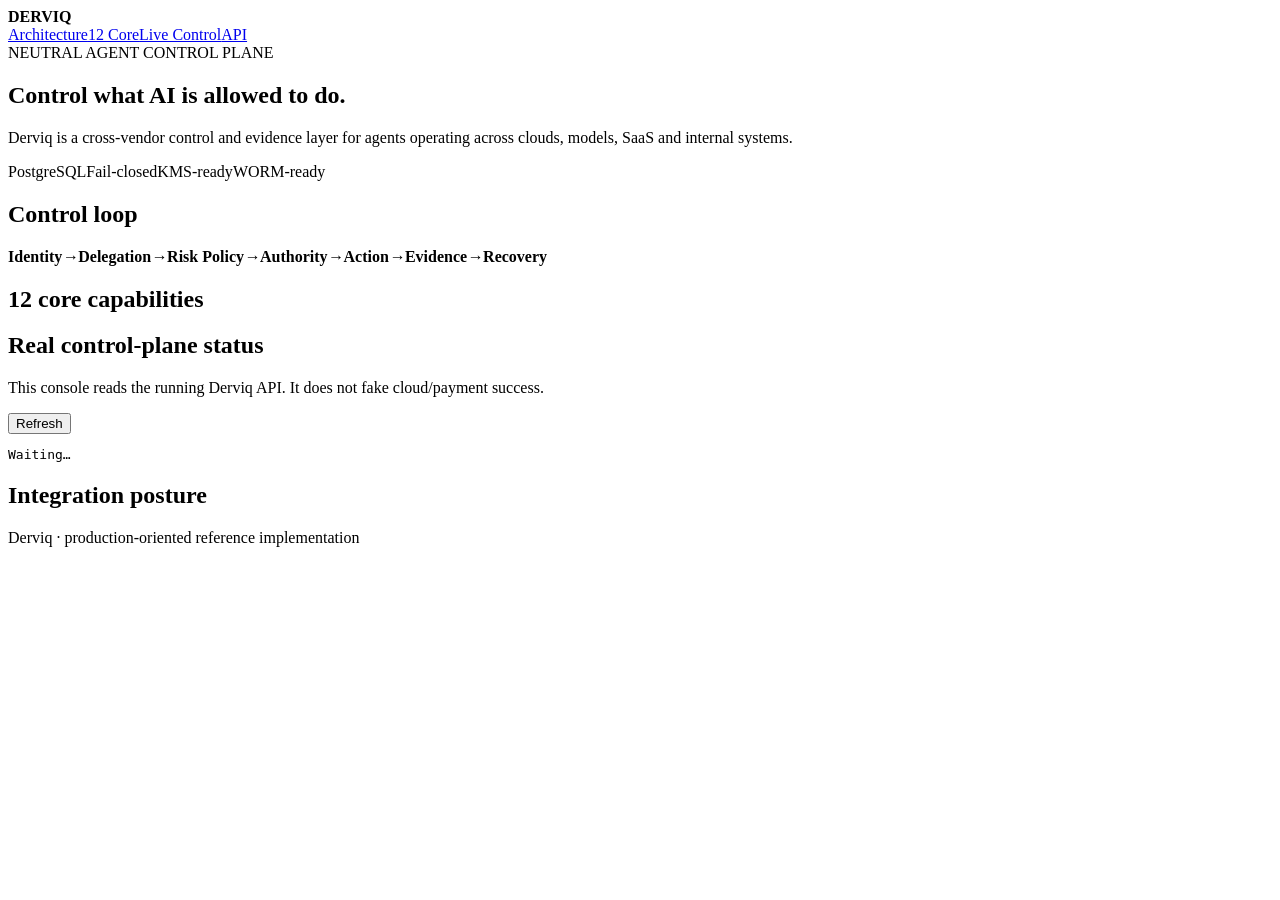
==== web/index.html @ 6e163336 "Rename index.html to web/index.html" ====
<!doctype html>
<html><head><meta charset="utf-8"><meta name="viewport" content="width=device-width,initial-scale=1">
<title>Derviq — Agent Control & Trust</title><link rel="stylesheet" href="/ui/styles.css"></head>
<body>
<header><b>DERVIQ</b><nav><a href="#architecture">Architecture</a><a href="#features">12 Core</a><a href="#live">Live Control</a><a href="/docs">API</a></nav></header>
<main>
<section class="hero"><span class="eyebrow">NEUTRAL AGENT CONTROL PLANE</span><h1>Control what AI is allowed to do.</h1><p>Derviq is a cross-vendor control and evidence layer for agents operating across clouds, models, SaaS and internal systems.</p><div class="badges"><span>PostgreSQL</span><span>Fail-closed</span><span>KMS-ready</span><span>WORM-ready</span></div></section>
<section id="architecture"><h2>Control loop</h2><div class="flow"><b>Identity</b><i>→</i><b>Delegation</b><i>→</i><b>Risk Policy</b><i>→</i><b>Authority</b><i>→</i><b>Action</b><i>→</i><b>Evidence</b><i>→</i><b>Recovery</b></div></section>
<section id="features"><h2>12 core capabilities</h2><div id="cards" class="grid"></div></section>
<section id="live"><h2>Real control-plane status</h2><p>This console reads the running Derviq API. It does not fake cloud/payment success.</p><div class="panel"><button onclick="loadHealth()">Refresh</button><pre id="out">Waiting…</pre></div></section>
<section><h2>Integration posture</h2><div id="integrations" class="grid"></div></section>
</main><footer>Derviq · production-oriented reference implementation</footer>
<script src="/ui/app.js"></script></body></html>
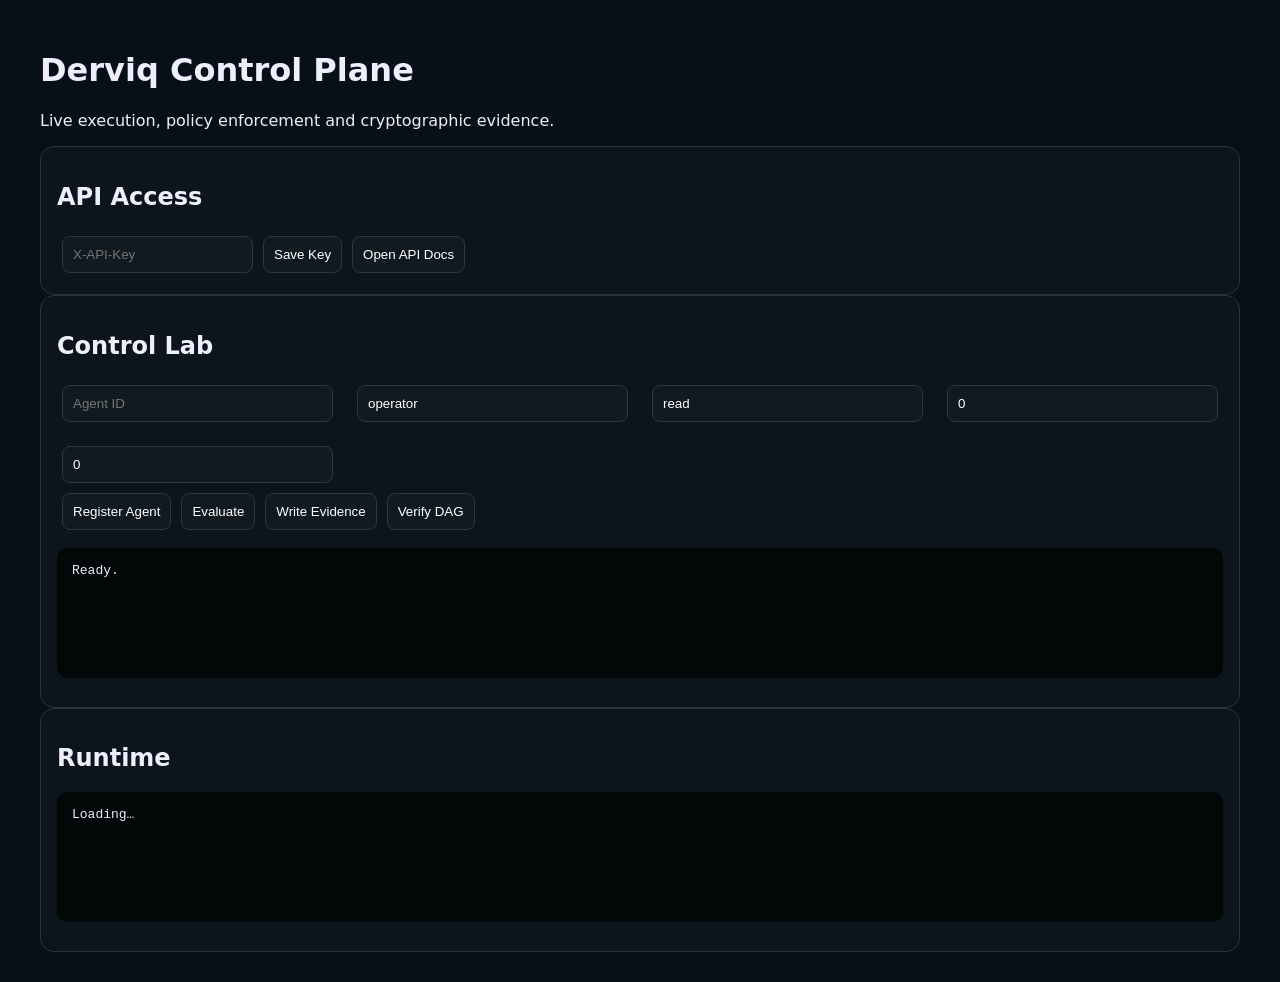
==== commit d09edfce: "Add files via upload" ====
--- a/web/index.html
+++ b/web/index.html
@@ -1,13 +1 @@
-<!doctype html>
-<html><head><meta charset="utf-8"><meta name="viewport" content="width=device-width,initial-scale=1">
-<title>Derviq — Agent Control & Trust</title><link rel="stylesheet" href="/ui/styles.css"></head>
-<body>
-<header><b>DERVIQ</b><nav><a href="#architecture">Architecture</a><a href="#features">12 Core</a><a href="#live">Live Control</a><a href="/docs">API</a></nav></header>
-<main>
-<section class="hero"><span class="eyebrow">NEUTRAL AGENT CONTROL PLANE</span><h1>Control what AI is allowed to do.</h1><p>Derviq is a cross-vendor control and evidence layer for agents operating across clouds, models, SaaS and internal systems.</p><div class="badges"><span>PostgreSQL</span><span>Fail-closed</span><span>KMS-ready</span><span>WORM-ready</span></div></section>
-<section id="architecture"><h2>Control loop</h2><div class="flow"><b>Identity</b><i>→</i><b>Delegation</b><i>→</i><b>Risk Policy</b><i>→</i><b>Authority</b><i>→</i><b>Action</b><i>→</i><b>Evidence</b><i>→</i><b>Recovery</b></div></section>
-<section id="features"><h2>12 core capabilities</h2><div id="cards" class="grid"></div></section>
-<section id="live"><h2>Real control-plane status</h2><p>This console reads the running Derviq API. It does not fake cloud/payment success.</p><div class="panel"><button onclick="loadHealth()">Refresh</button><pre id="out">Waiting…</pre></div></section>
-<section><h2>Integration posture</h2><div id="integrations" class="grid"></div></section>
-</main><footer>Derviq · production-oriented reference implementation</footer>
-<script src="/ui/app.js"></script></body></html>
+<!doctype html><html><head><meta charset="utf-8"><meta name="viewport" content="width=device-width,initial-scale=1"><title>Derviq Control Plane</title><style>body{font-family:system-ui;background:#071016;color:#eef;padding:30px;max-width:1200px;margin:auto}input,button{padding:10px;margin:5px;border-radius:8px;border:1px solid #334;background:#101a20;color:#fff}button{cursor:pointer}.grid{display:grid;grid-template-columns:repeat(auto-fit,minmax(260px,1fr));gap:14px}.card{border:1px solid #263640;border-radius:14px;padding:16px;background:#0b151b}pre{white-space:pre-wrap;background:#030708;padding:15px;border-radius:10px;min-height:100px}</style></head><body><h1>Derviq Control Plane</h1><p>Live execution, policy enforcement and cryptographic evidence.</p><div class="card"><h2>API Access</h2><input id="key" type="password" placeholder="X-API-Key"><button onclick="saveKey()">Save Key</button><button onclick="location.href='/docs'">Open API Docs</button></div><div class="card"><h2>Control Lab</h2><div class="grid"><input id="agent" placeholder="Agent ID"><input id="owner" value="operator" placeholder="Owner"><input id="action" value="read" placeholder="Action"><input id="amount" type="number" value="0"><input id="risk" type="number" step="0.01" value="0"></div><button onclick="register()">Register Agent</button><button onclick="evaluate()">Evaluate</button><button onclick="evidence()">Write Evidence</button><button onclick="verify()">Verify DAG</button><pre id="out">Ready.</pre></div><div class="card"><h2>Runtime</h2><pre id="runtime">Loading…</pre></div><script src="/ui/app.js"></script></body></html>
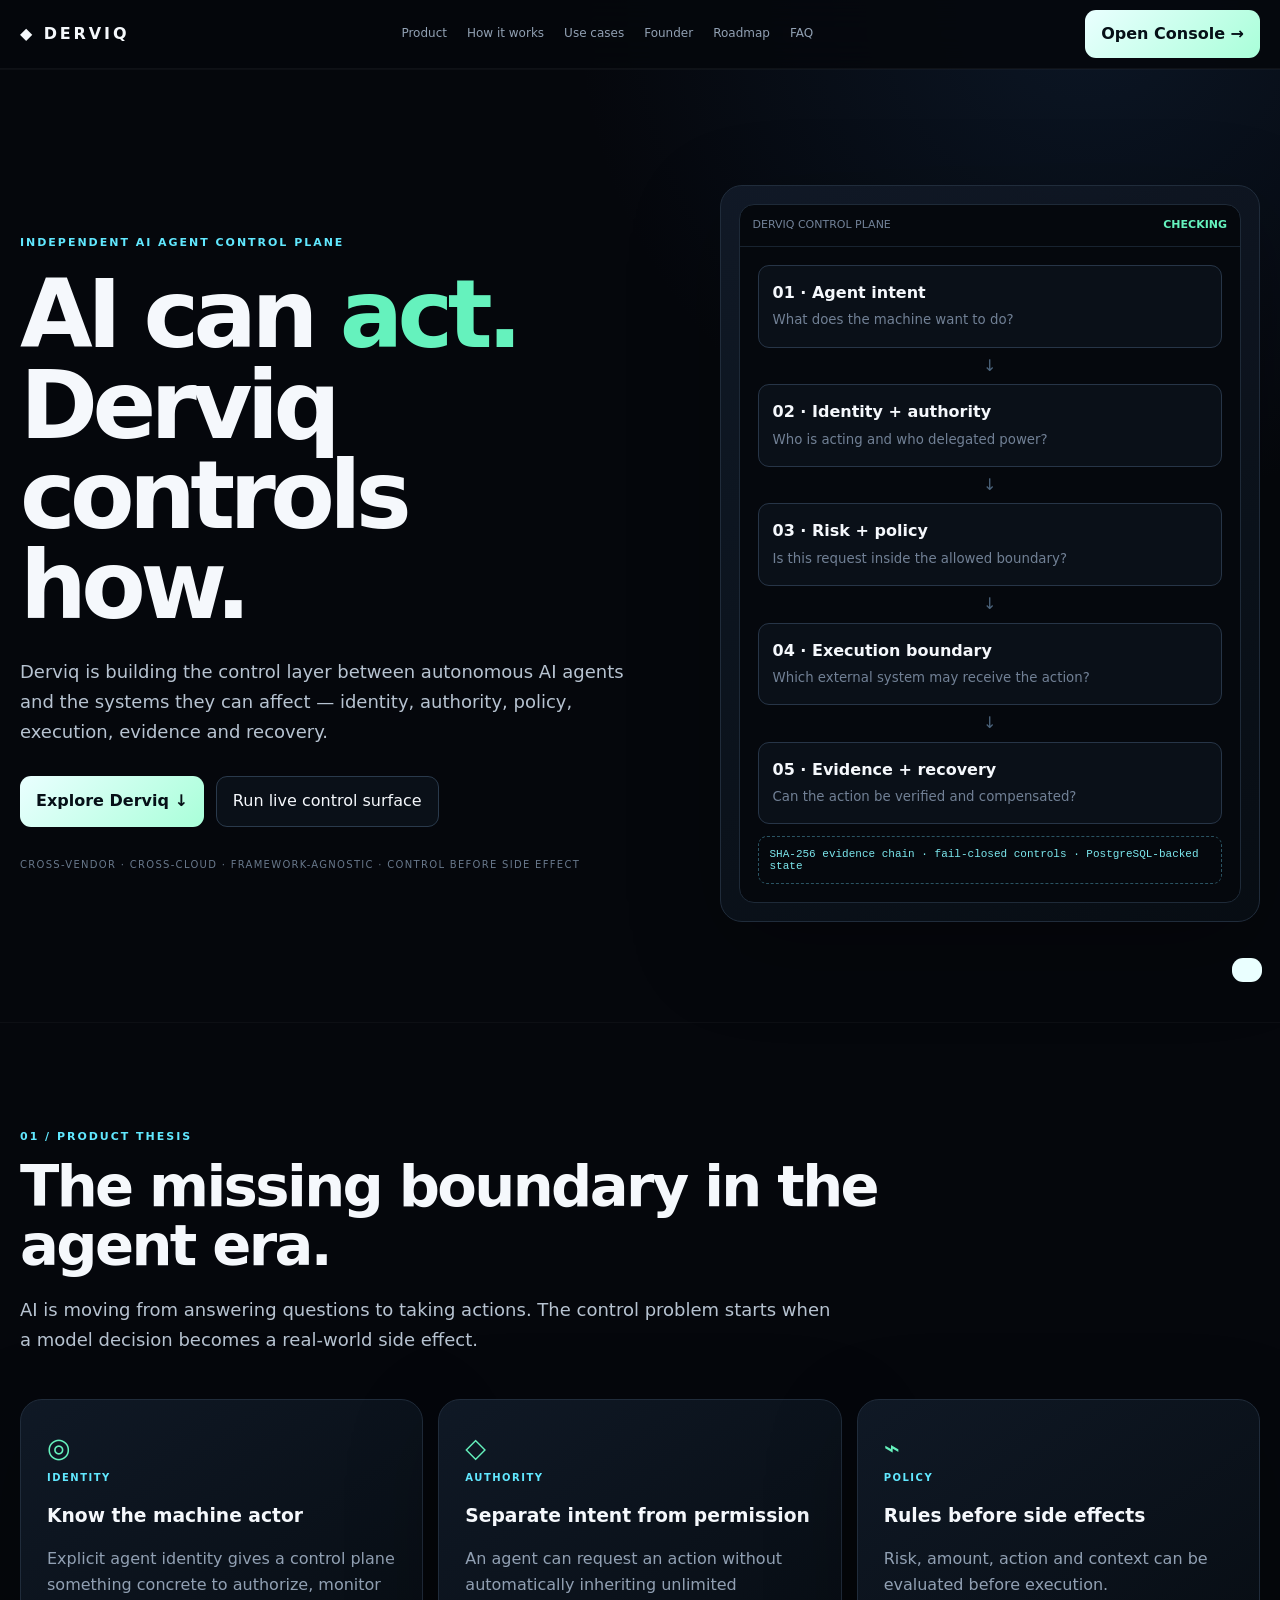
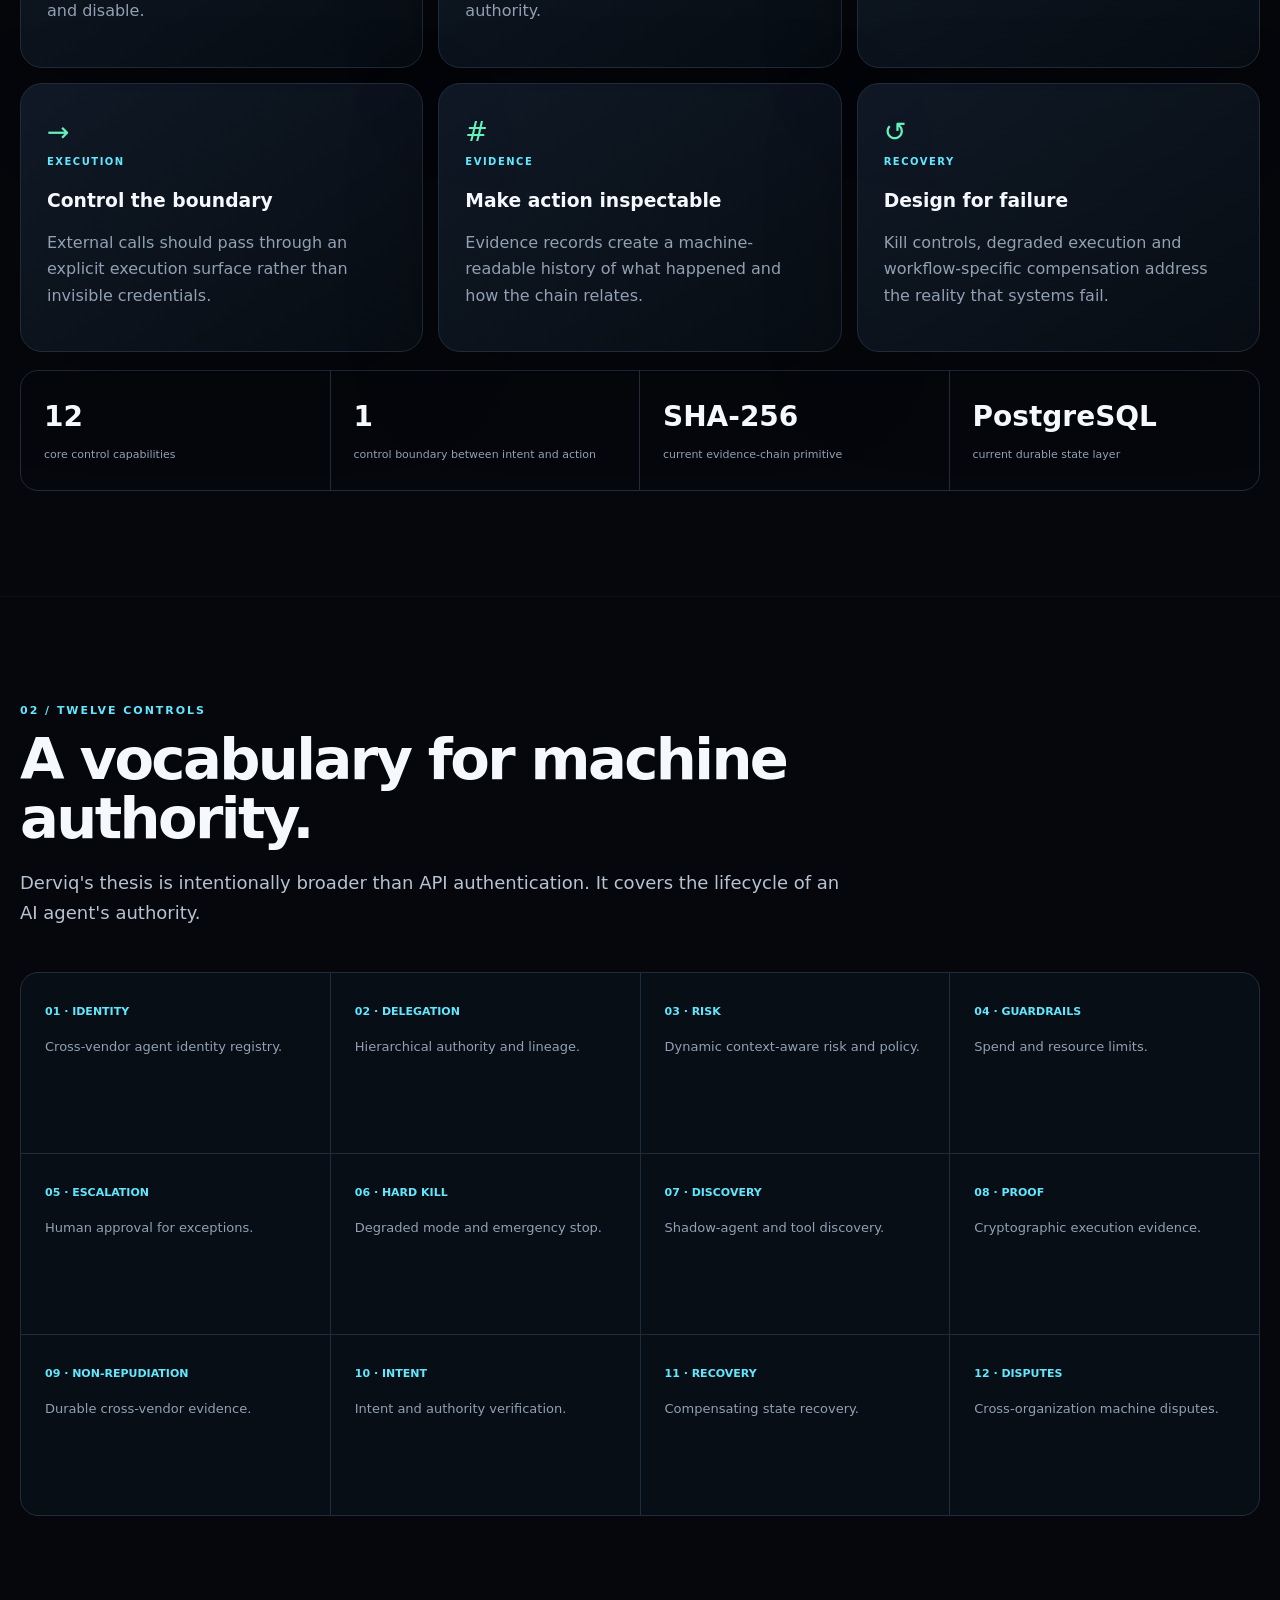
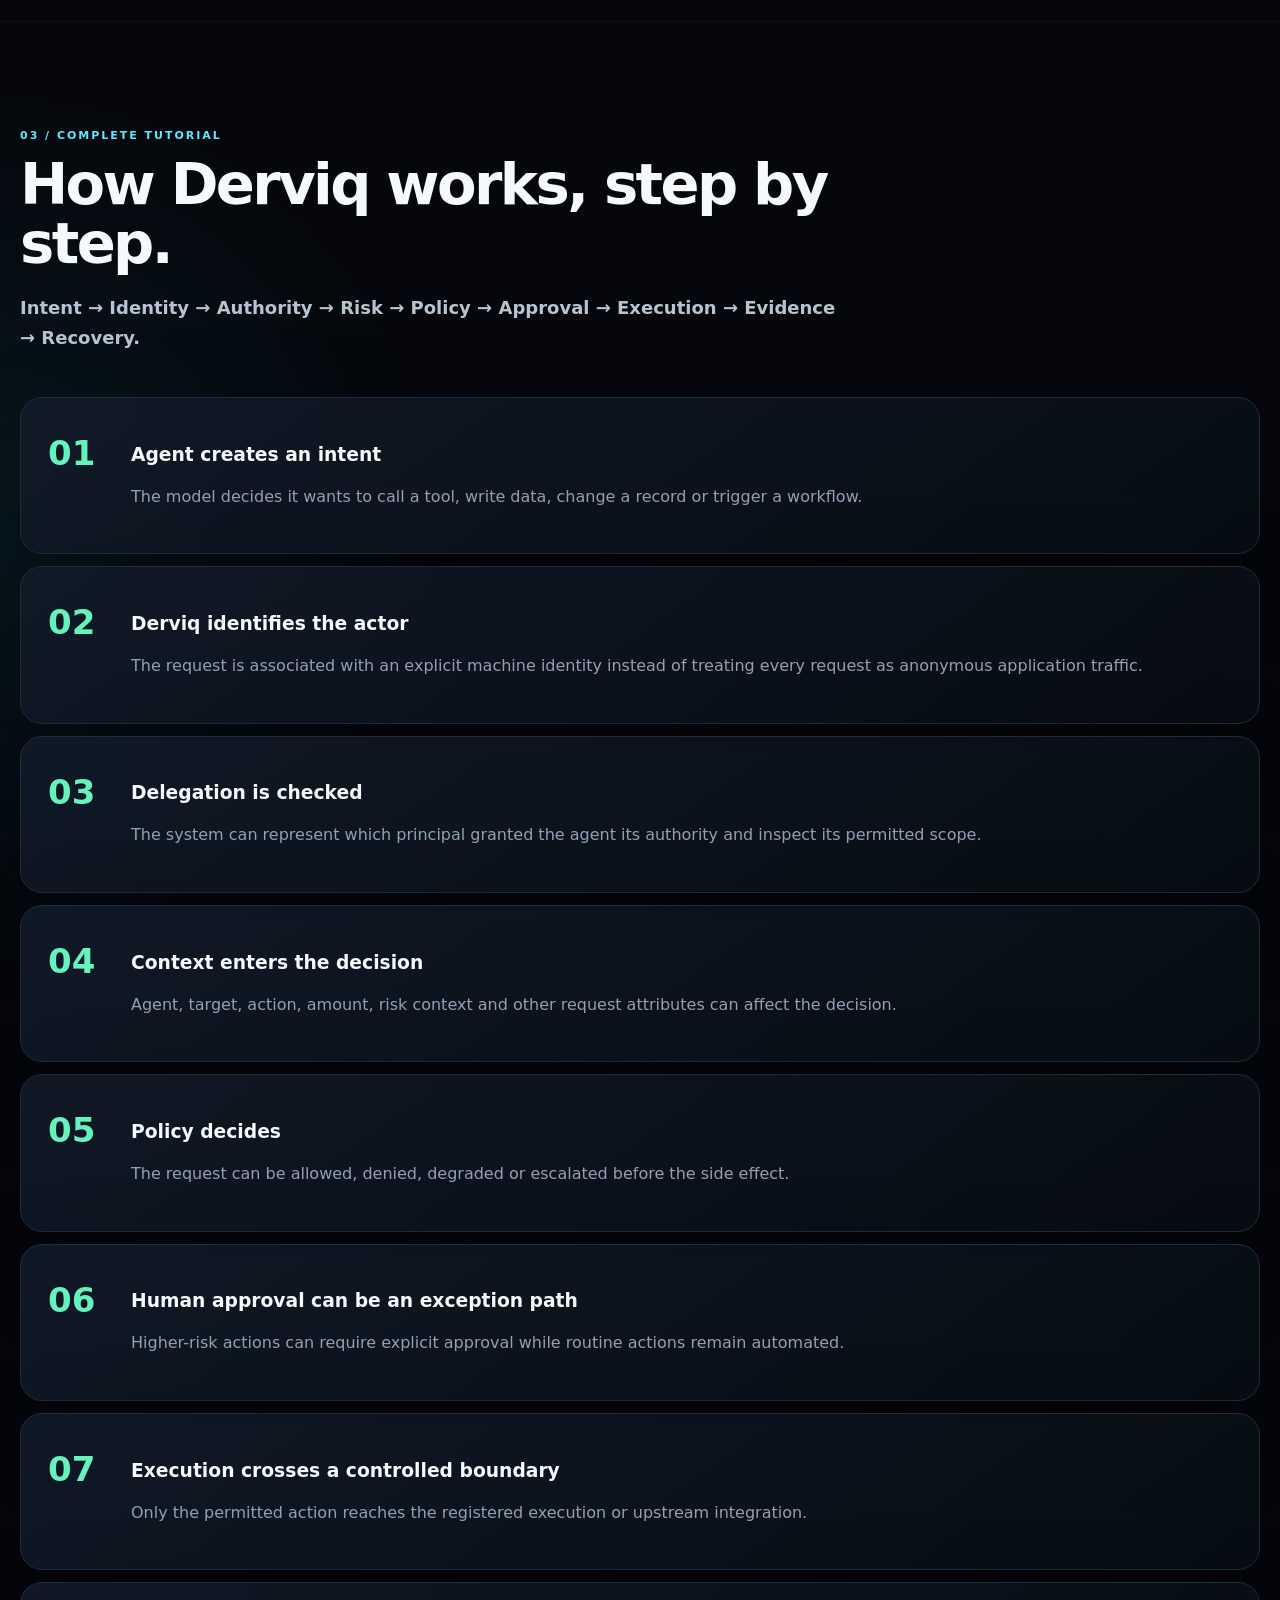
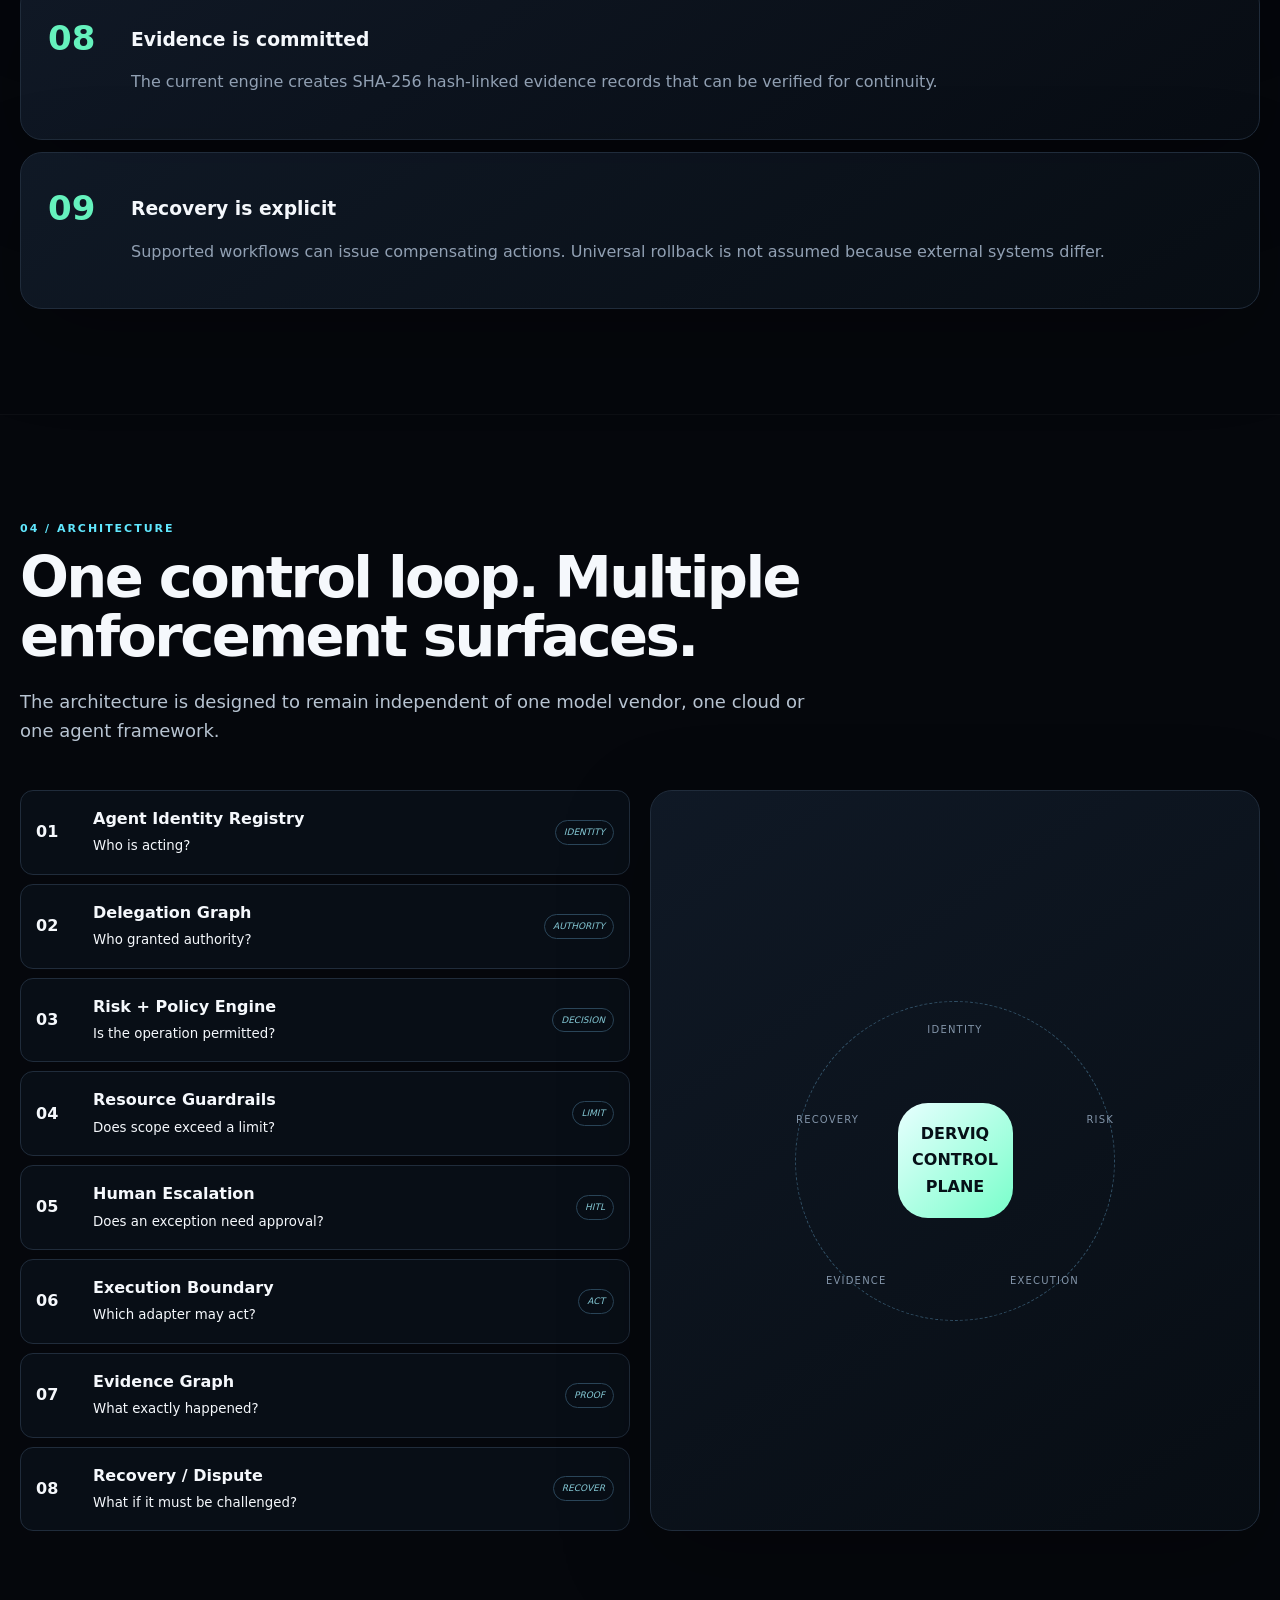
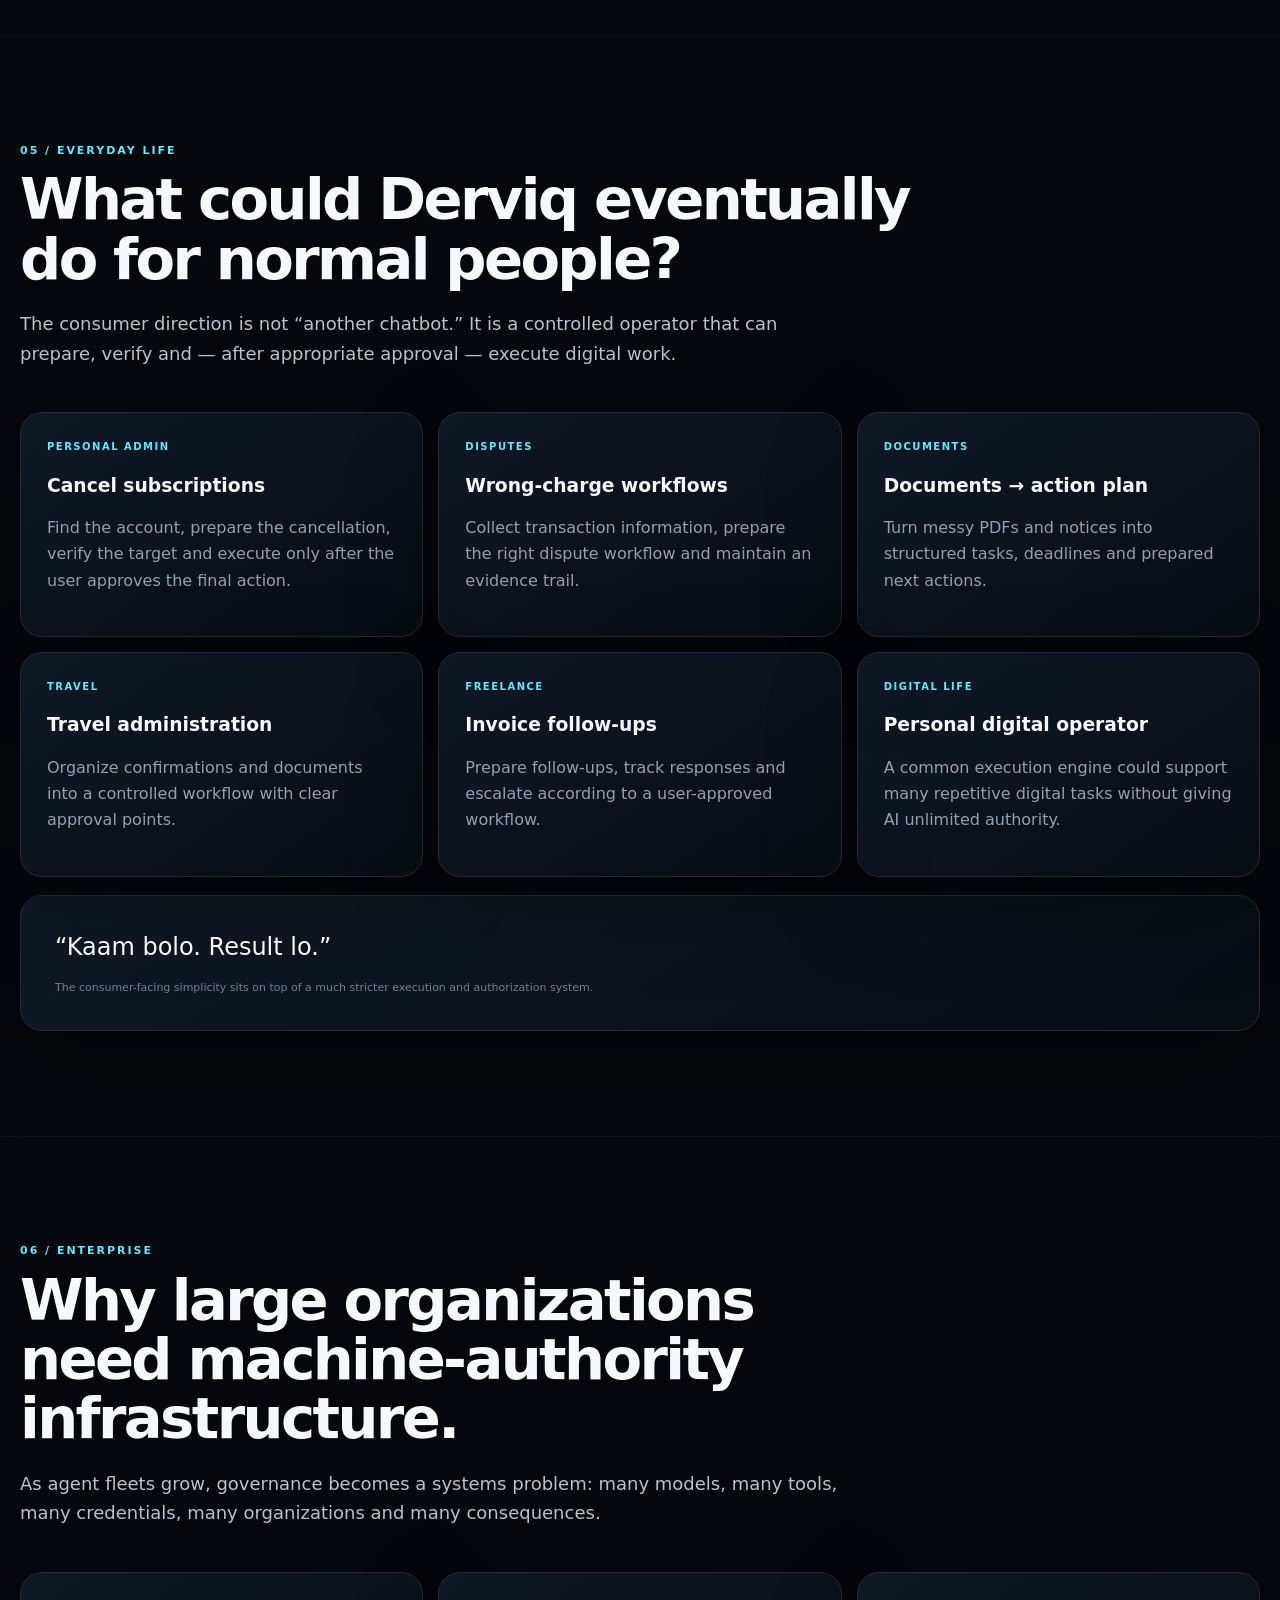
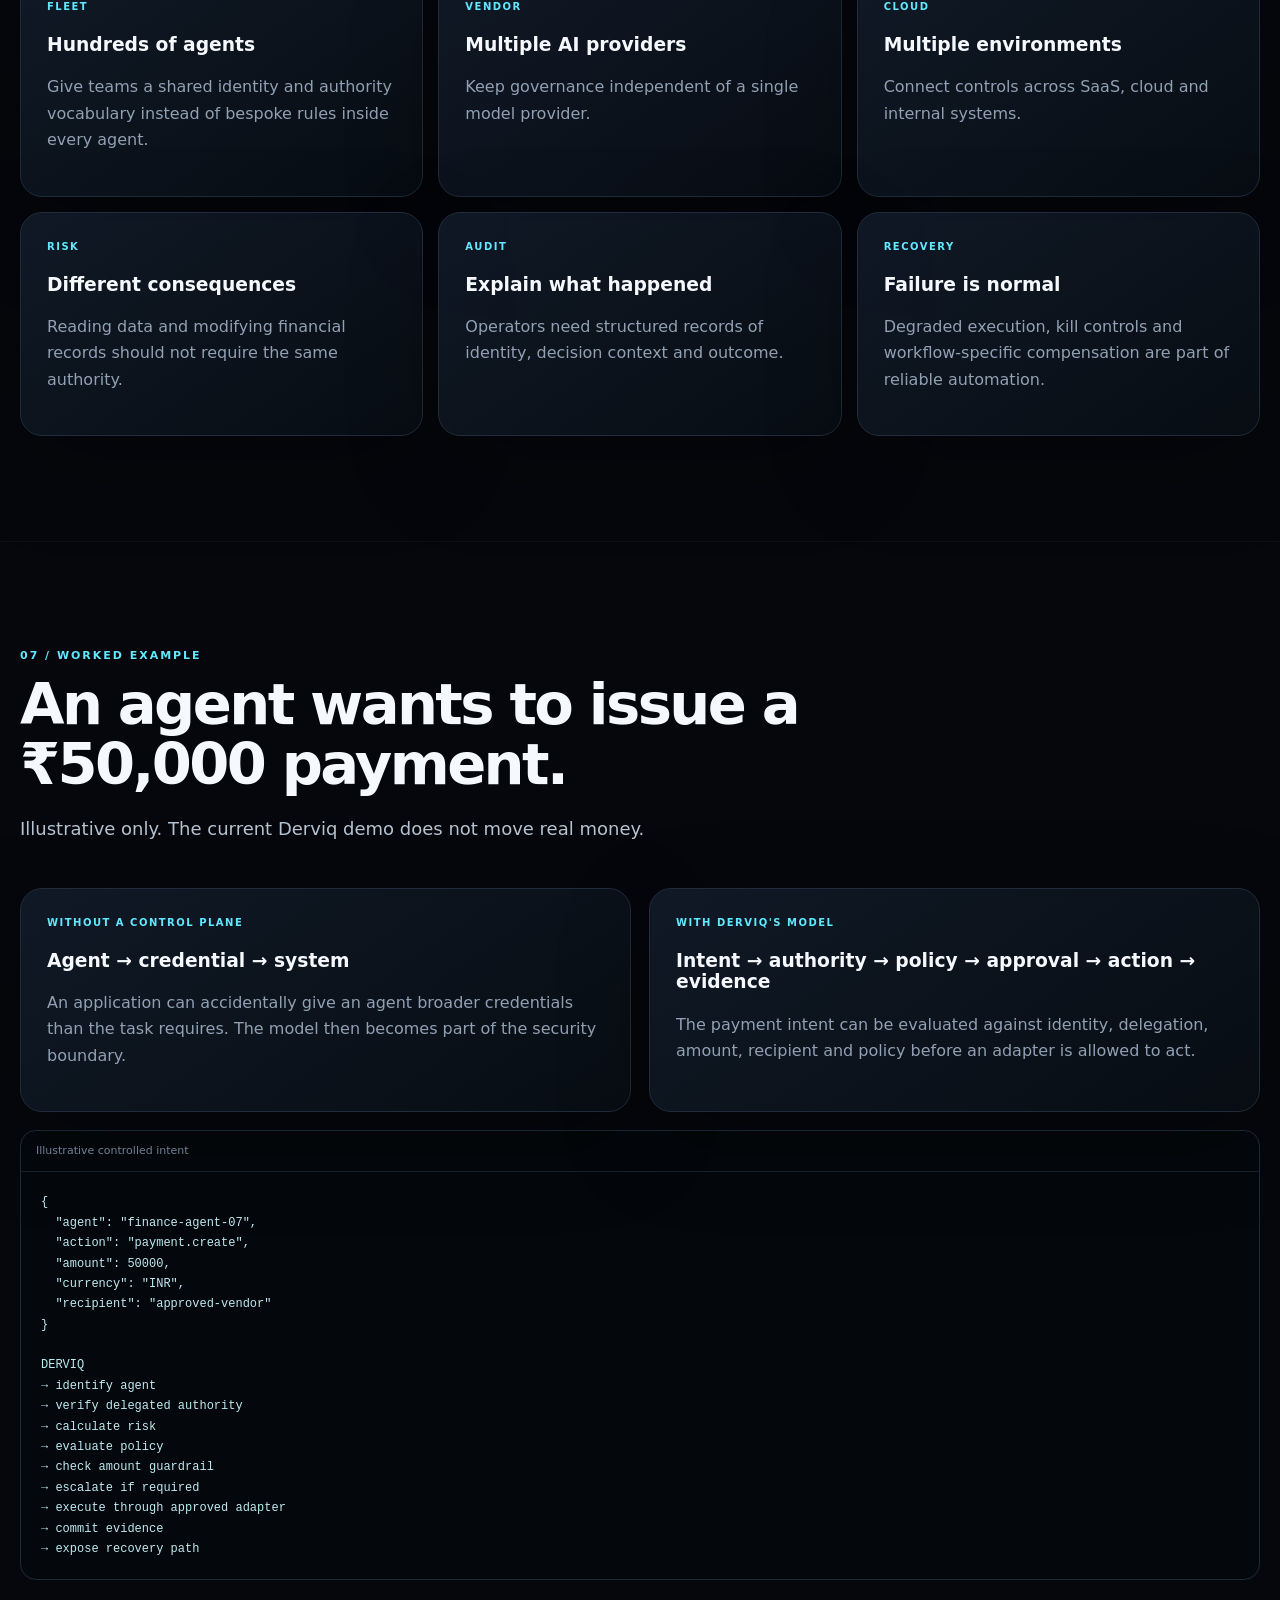
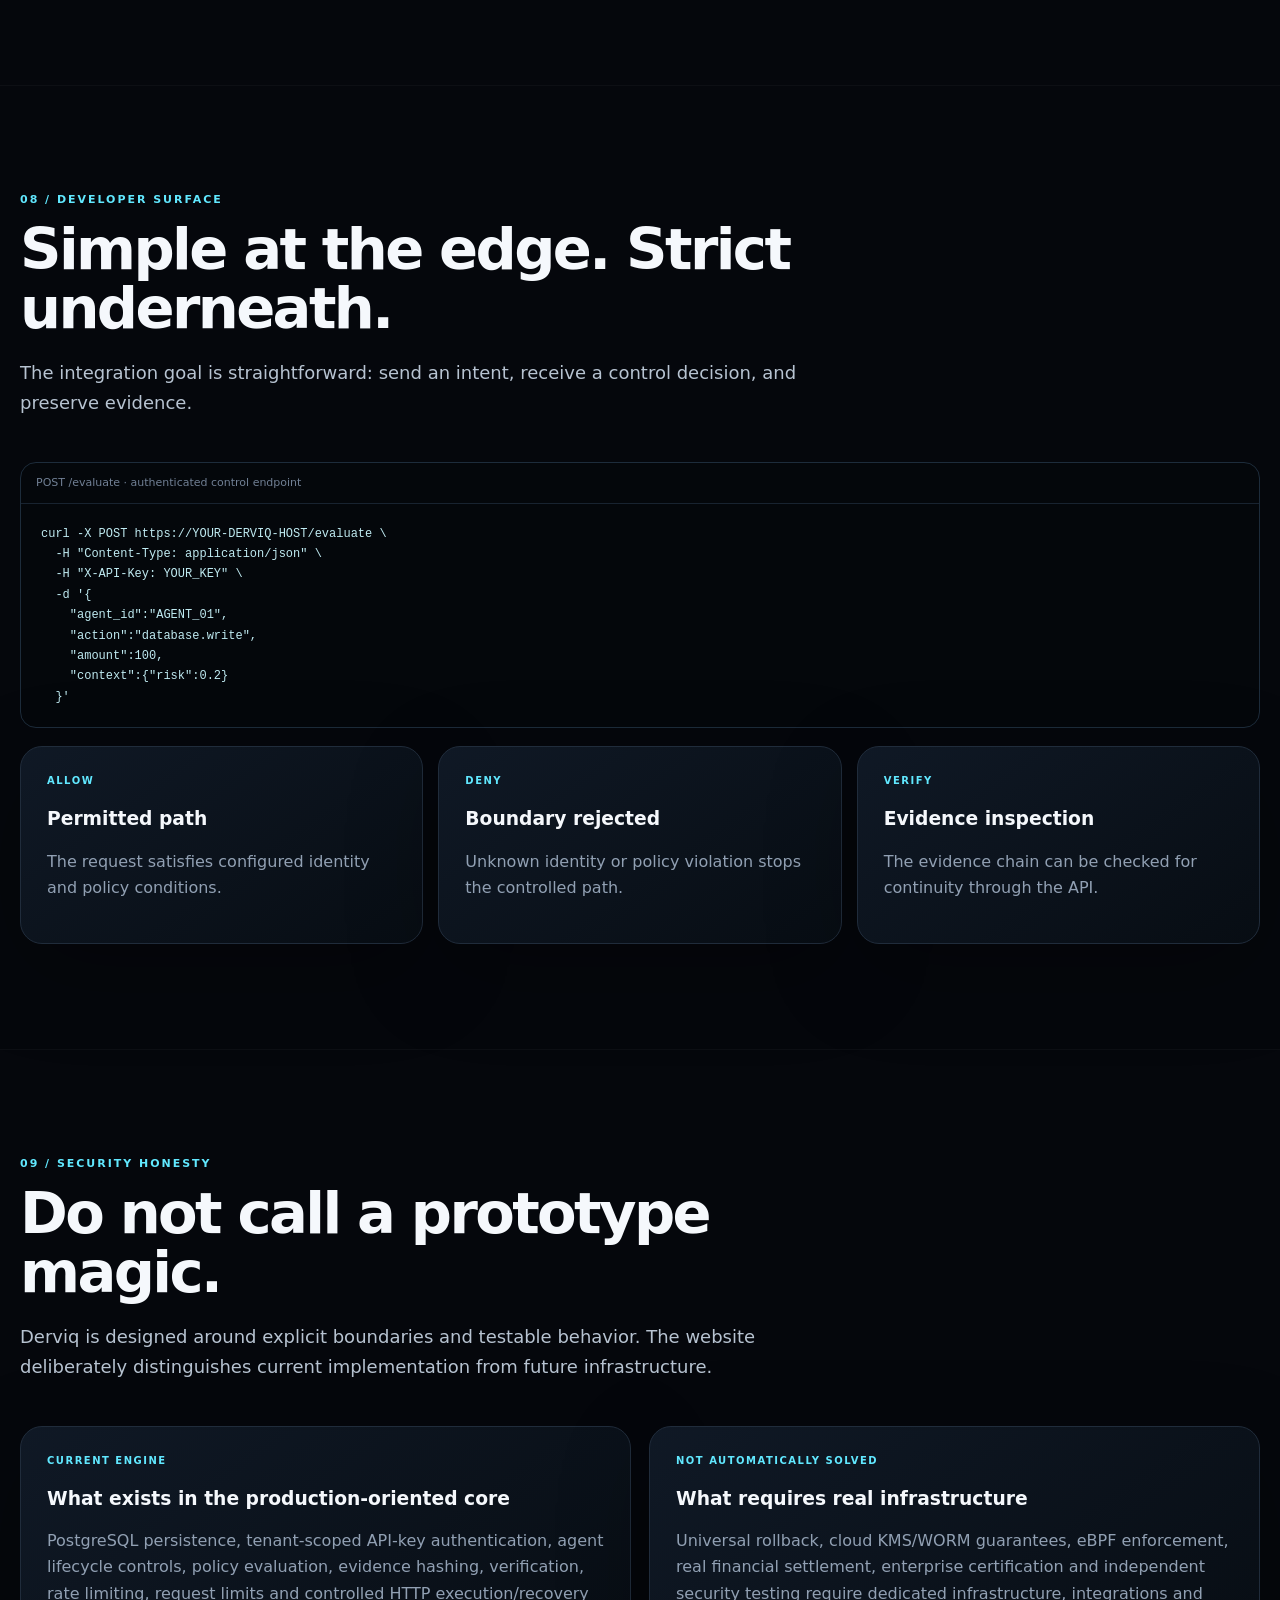
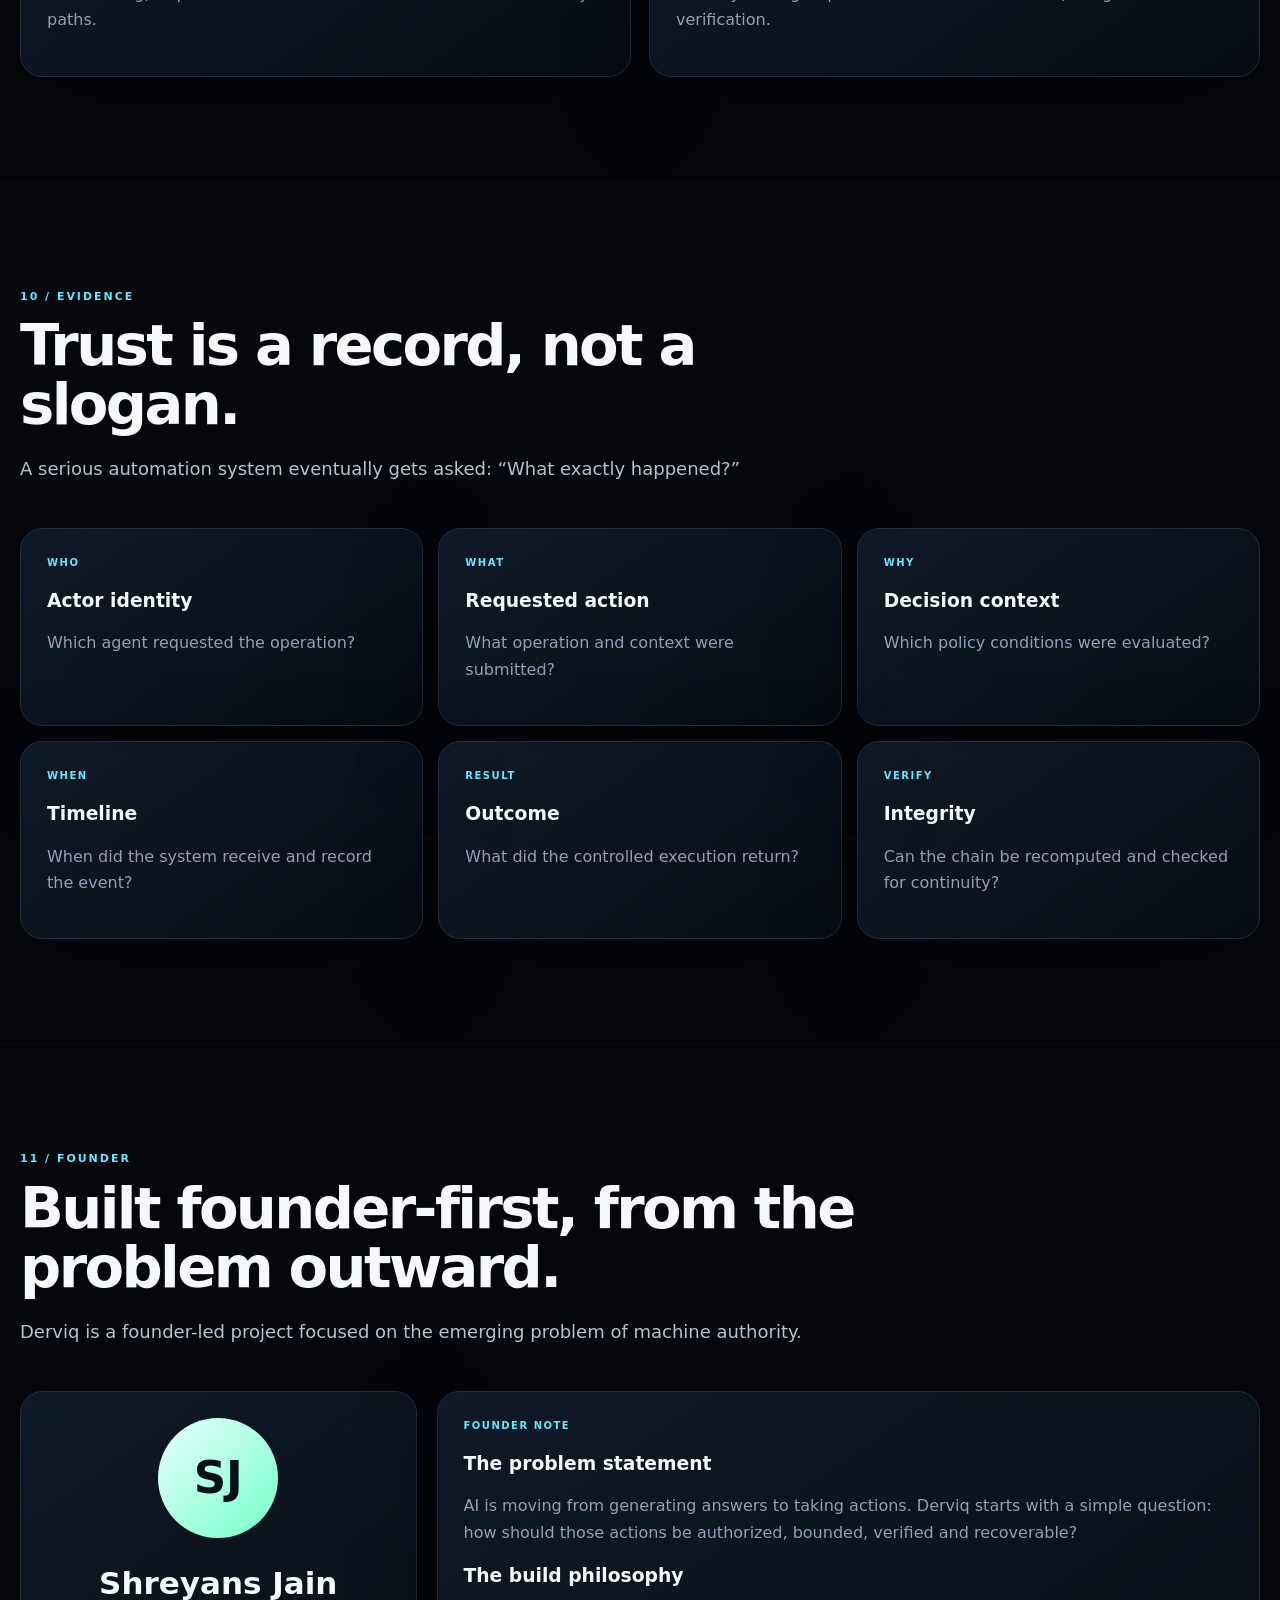
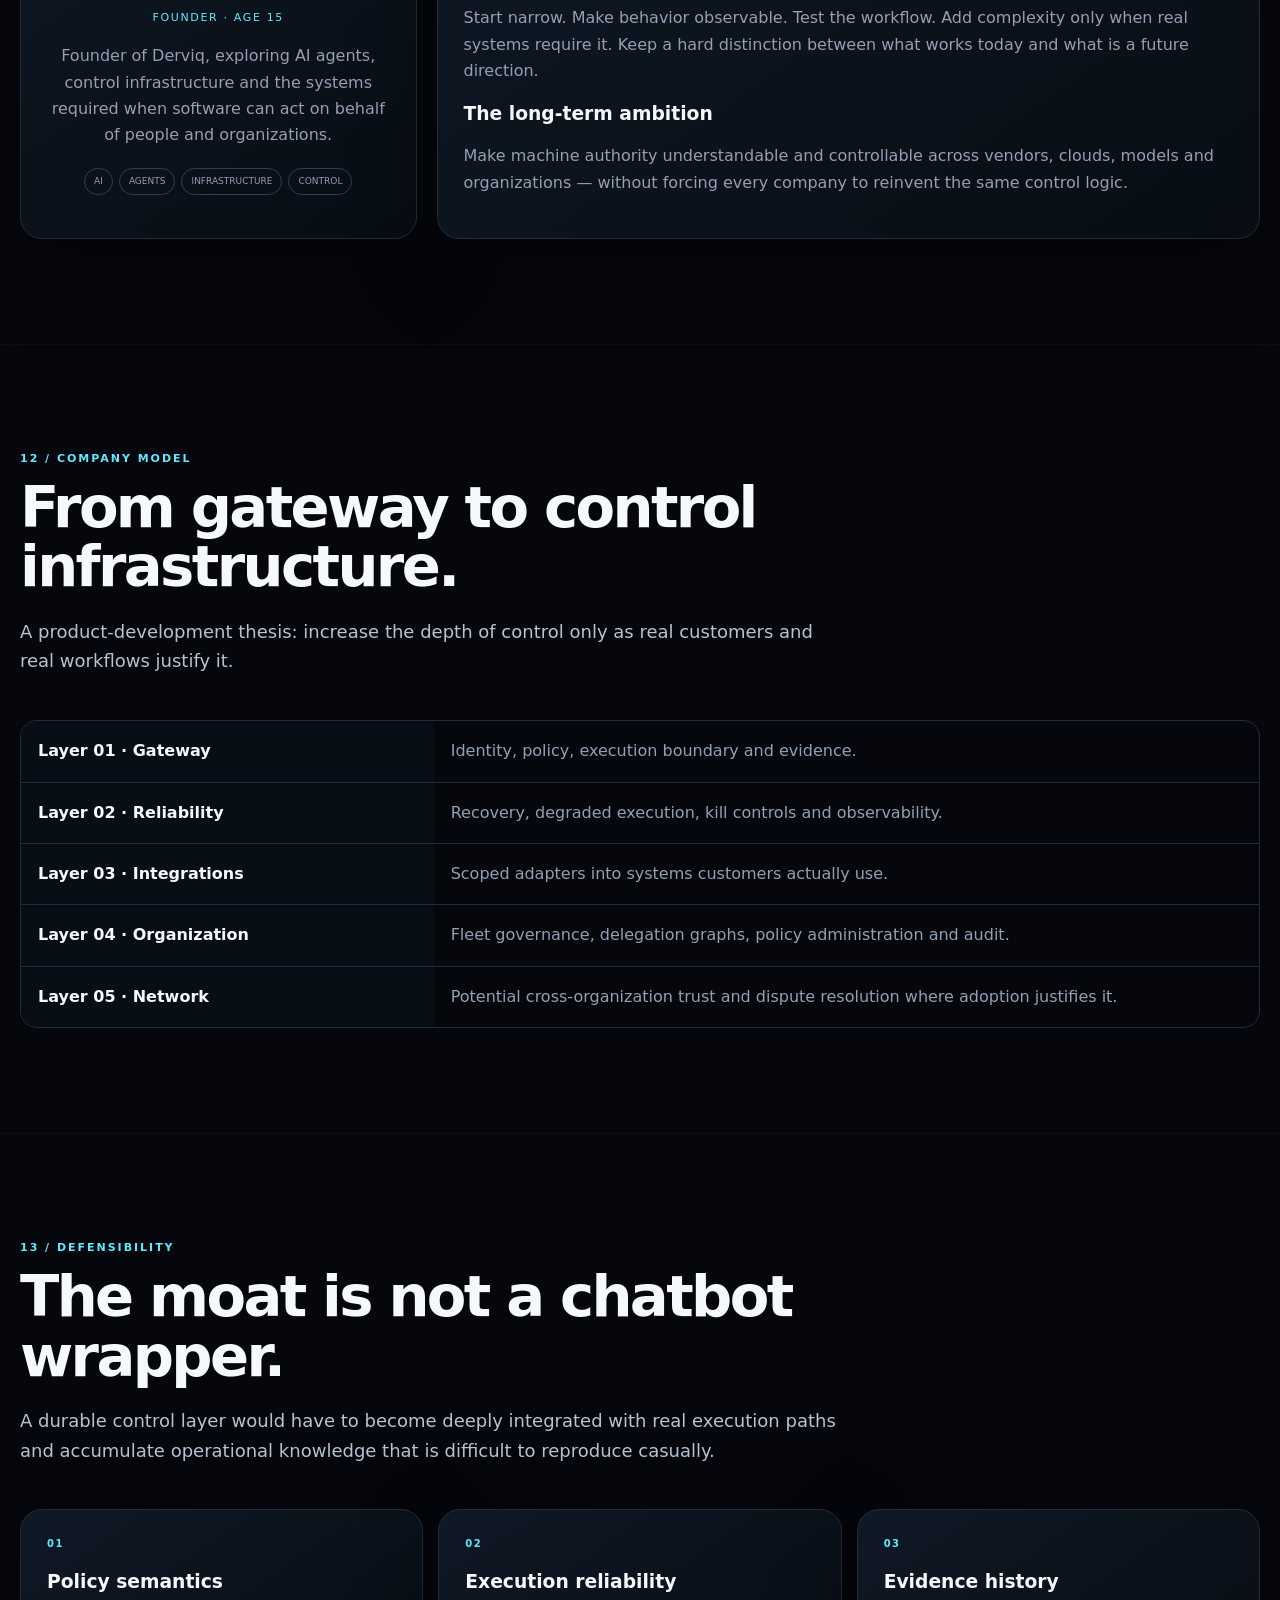
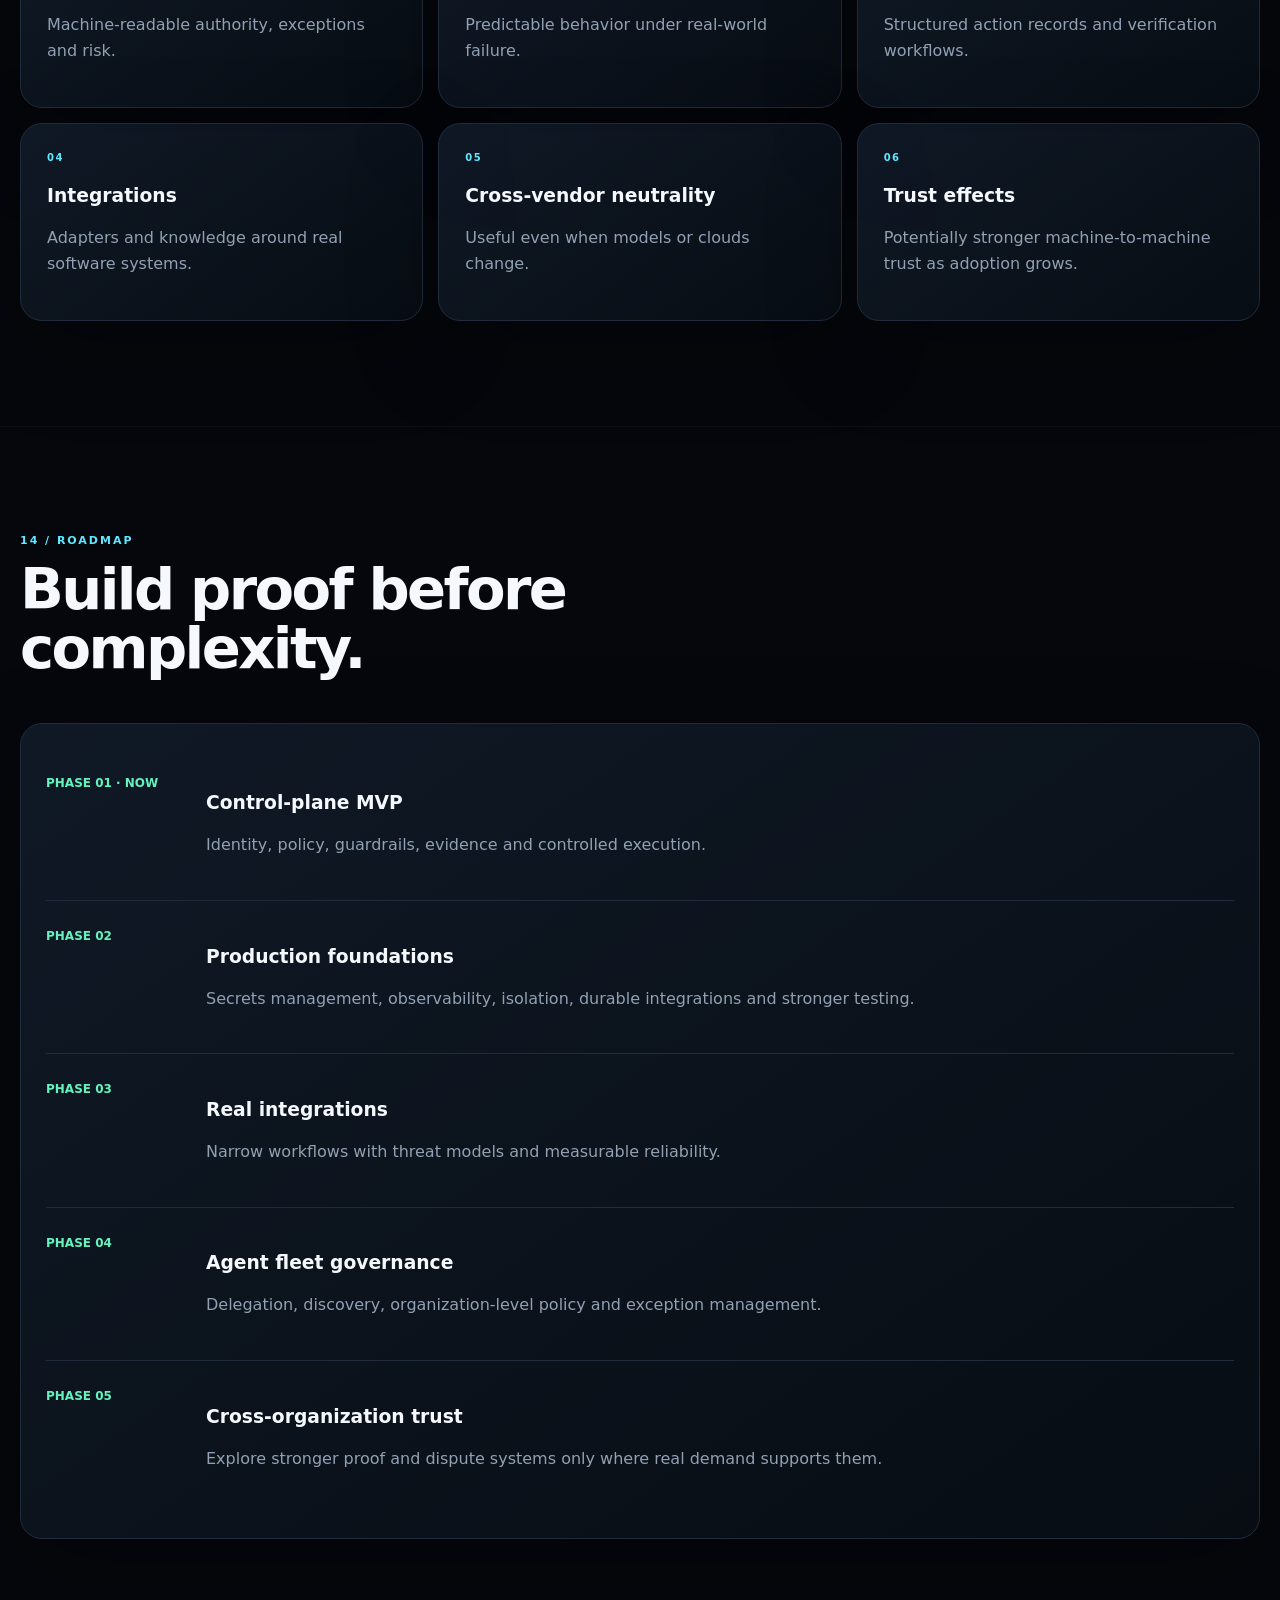
==== commit 4ea848e5: "Add files via upload" ====
--- a/web/index.html
+++ b/web/index.html
@@ -1 +1,50 @@
-<!doctype html><html><head><meta charset="utf-8"><meta name="viewport" content="width=device-width,initial-scale=1"><title>Derviq Control Plane</title><style>body{font-family:system-ui;background:#071016;color:#eef;padding:30px;max-width:1200px;margin:auto}input,button{padding:10px;margin:5px;border-radius:8px;border:1px solid #334;background:#101a20;color:#fff}button{cursor:pointer}.grid{display:grid;grid-template-columns:repeat(auto-fit,minmax(260px,1fr));gap:14px}.card{border:1px solid #263640;border-radius:14px;padding:16px;background:#0b151b}pre{white-space:pre-wrap;background:#030708;padding:15px;border-radius:10px;min-height:100px}</style></head><body><h1>Derviq Control Plane</h1><p>Live execution, policy enforcement and cryptographic evidence.</p><div class="card"><h2>API Access</h2><input id="key" type="password" placeholder="X-API-Key"><button onclick="saveKey()">Save Key</button><button onclick="location.href='/docs'">Open API Docs</button></div><div class="card"><h2>Control Lab</h2><div class="grid"><input id="agent" placeholder="Agent ID"><input id="owner" value="operator" placeholder="Owner"><input id="action" value="read" placeholder="Action"><input id="amount" type="number" value="0"><input id="risk" type="number" step="0.01" value="0"></div><button onclick="register()">Register Agent</button><button onclick="evaluate()">Evaluate</button><button onclick="evidence()">Write Evidence</button><button onclick="verify()">Verify DAG</button><pre id="out">Ready.</pre></div><div class="card"><h2>Runtime</h2><pre id="runtime">Loading…</pre></div><script src="/ui/app.js"></script></body></html>
+<!doctype html><html lang="en"><head><meta charset="utf-8"><meta name="viewport" content="width=device-width,initial-scale=1"><meta name="theme-color" content="#05070c"><meta name="description" content="Derviq — Independent AI Agent Control Plane"><title>DERVIQ — Control AI Action</title><style>
+:root{--bg:#05070c;--p:#0b111b;--p2:#101925;--t:#f5f8fc;--m:#91a0b3;--l:#202c3b;--c:#61e8ff;--g:#65f2bd;--b:#75a8ff;--max:1240px}*{box-sizing:border-box}html{scroll-behavior:smooth}body{margin:0;background:radial-gradient(circle at 85% 0,#18345755,transparent 32rem),radial-gradient(circle at 0 20%,#0d596633,transparent 28rem),var(--bg);color:var(--t);font-family:Inter,system-ui,-apple-system,Segoe UI,sans-serif;line-height:1.65}a{color:inherit;text-decoration:none}.wrap{width:min(var(--max),calc(100% - 36px));margin:auto}nav{position:sticky;top:0;z-index:9;background:#05070cdd;backdrop-filter:blur(18px);border-bottom:1px solid #ffffff0b}.nav{height:68px;display:flex;align-items:center;justify-content:space-between}.brand{font-weight:900;letter-spacing:.18em}.links{display:flex;gap:20px;color:var(--m);font-size:12px}.links a:hover{color:#fff}.btn{display:inline-flex;padding:11px 16px;border:1px solid #2a3a4c;border-radius:11px;background:#0a1018;cursor:pointer;gap:8px;align-items:center;justify-content:center}.primary{background:linear-gradient(135deg,#eaffff,#a9ffd9);color:#061017;border:0;font-weight:900}.hero{padding:115px 0 100px;min-height:800px;display:grid;align-items:center}.heroGrid{display:grid;grid-template-columns:1.08fr .92fr;gap:65px;align-items:center}.ey{font-size:11px;color:var(--c);font-weight:900;letter-spacing:.18em;text-transform:uppercase}h1{font-size:clamp(50px,7.5vw,94px);line-height:.96;letter-spacing:-.06em;margin:18px 0 26px}h1 span{color:var(--g)}h2{font-size:clamp(34px,4.5vw,60px);line-height:1.03;letter-spacing:-.045em;margin:10px 0 20px}h3{line-height:1.15}.lead{color:#b7c3d1;font-size:18px;max-width:820px}.actions{display:flex;gap:12px;flex-wrap:wrap;margin:30px 0}.micro{color:#68788b;font-size:10px;letter-spacing:.13em}.panel,.card,.console,.quote,.step,.timeline{background:linear-gradient(145deg,#111a28e8,#080d14e8);border:1px solid var(--l);border-radius:22px;box-shadow:0 28px 90px #0004}.panel{padding:18px}.window{background:#05080d;border:1px solid #1e2a38;border-radius:15px;overflow:hidden}.bar{height:42px;padding:0 13px;display:flex;justify-content:space-between;align-items:center;border-bottom:1px solid #182330;color:#728298;font-size:11px}.live{color:var(--g);font-weight:900}.flow{padding:18px}.node{padding:14px;border:1px solid #273547;border-radius:11px;background:#0a1018}.node b{display:block}.node small{color:#718095}.arrow{text-align:center;color:#4b637b;padding:5px}.hash{font:11px ui-monospace,monospace;color:#7ce8ee;border:1px dashed #2a5362;padding:11px;border-radius:9px;margin-top:12px}section{padding:105px 0;border-top:1px solid #ffffff08}.head{max-width:900px;margin-bottom:44px}.grid{display:grid;grid-template-columns:repeat(3,1fr);gap:15px}.grid2{display:grid;grid-template-columns:repeat(2,1fr);gap:18px}.card{padding:26px}.card p,.step p,.timeline p,.faq p{color:var(--m)}.num{font-size:10px;color:var(--c);font-weight:900;letter-spacing:.15em}.icon{font-size:27px;color:var(--g)}.stats{display:grid;grid-template-columns:repeat(4,1fr);border:1px solid var(--l);border-radius:18px;overflow:hidden;margin-top:18px}.stat{padding:23px;border-right:1px solid var(--l)}.stat:last-child{border:0}.stat strong{font-size:28px;display:block}.stat span{color:var(--m);font-size:11px}.mega{display:grid;grid-template-columns:repeat(4,1fr);gap:1px;background:var(--l);border:1px solid var(--l);border-radius:18px;overflow:hidden}.mega div{background:#080e16;padding:24px;min-height:180px}.mega b{font-size:11px;color:var(--c)}.mega p{color:var(--m);font-size:13px}.steps{display:grid;gap:12px}.step{display:grid;grid-template-columns:65px 1fr;padding:27px;gap:18px}.stepNo{font-size:34px;color:var(--g);font-weight:900}.arch{display:grid;grid-template-columns:1fr 1fr;gap:20px}.flowList{display:grid;gap:9px}.flowItem{display:grid;grid-template-columns:45px 1fr auto;gap:12px;align-items:center;border:1px solid var(--l);border-radius:13px;background:#080e16;padding:15px}.badge{border:1px solid #2b465a;color:#86cbd8;border-radius:99px;padding:4px 8px;font-size:9px}.orbit{min-height:500px;display:grid;place-items:center}.orb{width:320px;height:320px;border:1px dashed #315066;border-radius:50%;display:grid;place-items:center;position:relative}.core{width:115px;height:115px;border-radius:30px;background:linear-gradient(135deg,#e8ffff,#78ffca);color:#061017;display:grid;place-items:center;text-align:center;font-weight:900;z-index:2}.orb label{position:absolute;color:#8294a8;font-size:10px;text-transform:uppercase;letter-spacing:.12em}.a{top:20px}.b{right:0;top:110px}.c{right:35px;bottom:30px}.d{left:30px;bottom:30px}.e{left:0;top:110px}.code{background:#04070b;border:1px solid #1d2c3b;border-radius:16px;overflow:auto}.codebar{padding:11px 15px;border-bottom:1px solid #182330;color:#718095;font-size:11px}.code pre{margin:0;padding:20px;color:#bfeaf1;font:12px/1.7 ui-monospace,monospace}.quote{padding:34px;font-size:24px;line-height:1.45}.quote small{display:block;color:#6f7f91;font-size:11px;margin-top:16px}.founder{display:grid;grid-template-columns:.65fr 1.35fr;gap:20px}.founderCard{text-align:center}.avatar{width:120px;height:120px;border-radius:50%;display:grid;place-items:center;margin:0 auto 20px;background:linear-gradient(135deg,#eaffff,#72ffc8);color:#061017;font-size:45px;font-weight:900}.name{font-size:31px;font-weight:900}.age{color:var(--c);font-size:11px;letter-spacing:.15em}.pill{display:inline-block;border:1px solid #294154;border-radius:99px;padding:5px 9px;font-size:9px;color:#8ca1b5;margin:3px}.timeline{padding:25px;display:grid;gap:1px}.tl{display:grid;grid-template-columns:160px 1fr;padding:25px 0;border-bottom:1px solid var(--l)}.tl:last-child{border:0}.year{color:var(--g);font-weight:900;font-size:12px}.table{border:1px solid var(--l);border-radius:17px;overflow:hidden}.row{display:grid;grid-template-columns:1fr 2fr;border-bottom:1px solid var(--l)}.row:last-child{border:0}.row>div{padding:17px}.row>div:first-child{background:#080e16;font-weight:800}.row p{margin:0;color:var(--m)}.faq details{padding:20px 0;border-bottom:1px solid var(--l)}summary{cursor:pointer;font-weight:800}.console{padding:24px}.consoleGrid{display:grid;grid-template-columns:.8fr 1.2fr;gap:18px}.form{display:grid;gap:8px}.form label{font-size:10px;color:#8392a4;letter-spacing:.1em;text-transform:uppercase}.form input,.form select{padding:12px;border:1px solid #2b3a4d;border-radius:10px;background:#070c12;color:white}.result{background:#04070b;border:1px solid #1d2c3b;border-radius:14px;min-height:370px}.resultHead{padding:12px 15px;border-bottom:1px solid #182330;display:flex;justify-content:space-between}.result pre{padding:18px;margin:0;white-space:pre-wrap;color:#bfeaf1;font:12px/1.7 ui-monospace,monospace}.cta{text-align:center;padding:120px 0}.cta p{max-width:760px;margin:auto;color:var(--m)}footer{border-top:1px solid var(--l);padding:50px 0;color:#718095}.foot{display:grid;grid-template-columns:2fr 1fr 1fr 1fr;gap:25px}.foot b{color:#cdd7e2}.foot a{display:block;font-size:12px;margin:7px 0}.reveal{opacity:0;transform:translateY(18px);transition:.6s}.reveal.in{opacity:1;transform:none}.toast{position:fixed;right:18px;bottom:18px;background:#eaffff;color:#061017;padding:12px 15px;border-radius:11px;font-weight:800;transform:translateY(100px);transition:.2s;z-index:20}.toast.show{transform:none}@media(max-width:900px){.links{display:none}.heroGrid,.arch,.founder,.consoleGrid{grid-template-columns:1fr}.grid,.usecases{grid-template-columns:1fr 1fr}.mega{grid-template-columns:1fr 1fr}.stats{grid-template-columns:1fr 1fr}.foot{grid-template-columns:1fr 1fr}}@media(max-width:600px){.wrap{width:calc(100% - 24px)}.hero{padding:75px 0}.grid,.grid2,.mega,.stats,.foot{grid-template-columns:1fr}.row,.tl{grid-template-columns:1fr}.row>div:first-child{border-bottom:1px solid var(--l)}section{padding:75px 0}}
+</style></head><body>
+<nav><div class="wrap nav"><a class="brand" href="#top">◆ DERVIQ</a><div class="links"><a href="#product">Product</a><a href="#how">How it works</a><a href="#use">Use cases</a><a href="#founder">Founder</a><a href="#roadmap">Roadmap</a><a href="#faq">FAQ</a></div><a class="btn primary" href="#console">Open Console →</a></div></nav>
+<main id="top">
+<section class="hero"><div class="wrap heroGrid"><div><div class="ey">Independent AI Agent Control Plane</div><h1>AI can <span>act.</span><br>Derviq controls how.</h1><p class="lead">Derviq is building the control layer between autonomous AI agents and the systems they can affect — identity, authority, policy, execution, evidence and recovery.</p><div class="actions"><a class="btn primary" href="#product">Explore Derviq ↓</a><a class="btn" href="#console">Run live control surface</a></div><div class="micro">CROSS-VENDOR · CROSS-CLOUD · FRAMEWORK-AGNOSTIC · CONTROL BEFORE SIDE EFFECT</div></div><div class="panel"><div class="window"><div class="bar"><span>DERVIQ CONTROL PLANE</span><span id="heroStatus" class="live">CHECKING</span></div><div class="flow"><div class="node"><b>01 · Agent intent</b><small>What does the machine want to do?</small></div><div class="arrow">↓</div><div class="node"><b>02 · Identity + authority</b><small>Who is acting and who delegated power?</small></div><div class="arrow">↓</div><div class="node"><b>03 · Risk + policy</b><small>Is this request inside the allowed boundary?</small></div><div class="arrow">↓</div><div class="node"><b>04 · Execution boundary</b><small>Which external system may receive the action?</small></div><div class="arrow">↓</div><div class="node"><b>05 · Evidence + recovery</b><small>Can the action be verified and compensated?</small></div><div class="hash">SHA-256 evidence chain · fail-closed controls · PostgreSQL-backed state</div></div></div></div></div></section>
+<section id="product"><div class="wrap"><div class="head"><div class="ey">01 / Product thesis</div><h2>The missing boundary in the agent era.</h2><p class="lead">AI is moving from answering questions to taking actions. The control problem starts when a model decision becomes a real-world side effect.</p></div><div class="grid"><div class="card"><div class="icon">◎</div><div class="num">IDENTITY</div><h3>Know the machine actor</h3><p>Explicit agent identity gives a control plane something concrete to authorize, monitor and disable.</p></div><div class="card"><div class="icon">◇</div><div class="num">AUTHORITY</div><h3>Separate intent from permission</h3><p>An agent can request an action without automatically inheriting unlimited authority.</p></div><div class="card"><div class="icon">⌁</div><div class="num">POLICY</div><h3>Rules before side effects</h3><p>Risk, amount, action and context can be evaluated before execution.</p></div><div class="card"><div class="icon">→</div><div class="num">EXECUTION</div><h3>Control the boundary</h3><p>External calls should pass through an explicit execution surface rather than invisible credentials.</p></div><div class="card"><div class="icon">#</div><div class="num">EVIDENCE</div><h3>Make action inspectable</h3><p>Evidence records create a machine-readable history of what happened and how the chain relates.</p></div><div class="card"><div class="icon">↺</div><div class="num">RECOVERY</div><h3>Design for failure</h3><p>Kill controls, degraded execution and workflow-specific compensation address the reality that systems fail.</p></div></div><div class="stats"><div class="stat"><strong>12</strong><span>core control capabilities</span></div><div class="stat"><strong>1</strong><span>control boundary between intent and action</span></div><div class="stat"><strong>SHA-256</strong><span>current evidence-chain primitive</span></div><div class="stat"><strong>PostgreSQL</strong><span>current durable state layer</span></div></div></div></section>
+<section id="controls"><div class="wrap"><div class="head"><div class="ey">02 / Twelve controls</div><h2>A vocabulary for machine authority.</h2><p class="lead">Derviq's thesis is intentionally broader than API authentication. It covers the lifecycle of an AI agent's authority.</p></div><div class="mega"><div><b>01 · IDENTITY</b><p>Cross-vendor agent identity registry.</p></div><div><b>02 · DELEGATION</b><p>Hierarchical authority and lineage.</p></div><div><b>03 · RISK</b><p>Dynamic context-aware risk and policy.</p></div><div><b>04 · GUARDRAILS</b><p>Spend and resource limits.</p></div><div><b>05 · ESCALATION</b><p>Human approval for exceptions.</p></div><div><b>06 · HARD KILL</b><p>Degraded mode and emergency stop.</p></div><div><b>07 · DISCOVERY</b><p>Shadow-agent and tool discovery.</p></div><div><b>08 · PROOF</b><p>Cryptographic execution evidence.</p></div><div><b>09 · NON-REPUDIATION</b><p>Durable cross-vendor evidence.</p></div><div><b>10 · INTENT</b><p>Intent and authority verification.</p></div><div><b>11 · RECOVERY</b><p>Compensating state recovery.</p></div><div><b>12 · DISPUTES</b><p>Cross-organization machine disputes.</p></div></div></div></section>
+<section id="how"><div class="wrap"><div class="head"><div class="ey">03 / Complete tutorial</div><h2>How Derviq works, step by step.</h2><p class="lead"><b>Intent → Identity → Authority → Risk → Policy → Approval → Execution → Evidence → Recovery.</b></p></div><div class="steps"><div class="step"><div class="stepNo">01</div><div><h3>Agent creates an intent</h3><p>The model decides it wants to call a tool, write data, change a record or trigger a workflow.</p></div></div><div class="step"><div class="stepNo">02</div><div><h3>Derviq identifies the actor</h3><p>The request is associated with an explicit machine identity instead of treating every request as anonymous application traffic.</p></div></div><div class="step"><div class="stepNo">03</div><div><h3>Delegation is checked</h3><p>The system can represent which principal granted the agent its authority and inspect its permitted scope.</p></div></div><div class="step"><div class="stepNo">04</div><div><h3>Context enters the decision</h3><p>Agent, target, action, amount, risk context and other request attributes can affect the decision.</p></div></div><div class="step"><div class="stepNo">05</div><div><h3>Policy decides</h3><p>The request can be allowed, denied, degraded or escalated before the side effect.</p></div></div><div class="step"><div class="stepNo">06</div><div><h3>Human approval can be an exception path</h3><p>Higher-risk actions can require explicit approval while routine actions remain automated.</p></div></div><div class="step"><div class="stepNo">07</div><div><h3>Execution crosses a controlled boundary</h3><p>Only the permitted action reaches the registered execution or upstream integration.</p></div></div><div class="step"><div class="stepNo">08</div><div><h3>Evidence is committed</h3><p>The current engine creates SHA-256 hash-linked evidence records that can be verified for continuity.</p></div></div><div class="step"><div class="stepNo">09</div><div><h3>Recovery is explicit</h3><p>Supported workflows can issue compensating actions. Universal rollback is not assumed because external systems differ.</p></div></div></div></div></section>
+<section id="architecture"><div class="wrap"><div class="head"><div class="ey">04 / Architecture</div><h2>One control loop. Multiple enforcement surfaces.</h2><p class="lead">The architecture is designed to remain independent of one model vendor, one cloud or one agent framework.</p></div><div class="arch"><div class="flowList"><div class="flowItem"><b>01</b><span><b>Agent Identity Registry</b><br><small>Who is acting?</small></span><i class="badge">IDENTITY</i></div><div class="flowItem"><b>02</b><span><b>Delegation Graph</b><br><small>Who granted authority?</small></span><i class="badge">AUTHORITY</i></div><div class="flowItem"><b>03</b><span><b>Risk + Policy Engine</b><br><small>Is the operation permitted?</small></span><i class="badge">DECISION</i></div><div class="flowItem"><b>04</b><span><b>Resource Guardrails</b><br><small>Does scope exceed a limit?</small></span><i class="badge">LIMIT</i></div><div class="flowItem"><b>05</b><span><b>Human Escalation</b><br><small>Does an exception need approval?</small></span><i class="badge">HITL</i></div><div class="flowItem"><b>06</b><span><b>Execution Boundary</b><br><small>Which adapter may act?</small></span><i class="badge">ACT</i></div><div class="flowItem"><b>07</b><span><b>Evidence Graph</b><br><small>What exactly happened?</small></span><i class="badge">PROOF</i></div><div class="flowItem"><b>08</b><span><b>Recovery / Dispute</b><br><small>What if it must be challenged?</small></span><i class="badge">RECOVER</i></div></div><div class="panel orbit"><div class="orb"><div class="core">DERVIQ<br>CONTROL<br>PLANE</div><label class="a">Identity</label><label class="b">Risk</label><label class="c">Execution</label><label class="d">Evidence</label><label class="e">Recovery</label></div></div></div></div></section>
+<section id="use"><div class="wrap"><div class="head"><div class="ey">05 / Everyday life</div><h2>What could Derviq eventually do for normal people?</h2><p class="lead">The consumer direction is not “another chatbot.” It is a controlled operator that can prepare, verify and — after appropriate approval — execute digital work.</p></div><div class="grid"><div class="card"><div class="num">PERSONAL ADMIN</div><h3>Cancel subscriptions</h3><p>Find the account, prepare the cancellation, verify the target and execute only after the user approves the final action.</p></div><div class="card"><div class="num">DISPUTES</div><h3>Wrong-charge workflows</h3><p>Collect transaction information, prepare the right dispute workflow and maintain an evidence trail.</p></div><div class="card"><div class="num">DOCUMENTS</div><h3>Documents → action plan</h3><p>Turn messy PDFs and notices into structured tasks, deadlines and prepared next actions.</p></div><div class="card"><div class="num">TRAVEL</div><h3>Travel administration</h3><p>Organize confirmations and documents into a controlled workflow with clear approval points.</p></div><div class="card"><div class="num">FREELANCE</div><h3>Invoice follow-ups</h3><p>Prepare follow-ups, track responses and escalate according to a user-approved workflow.</p></div><div class="card"><div class="num">DIGITAL LIFE</div><h3>Personal digital operator</h3><p>A common execution engine could support many repetitive digital tasks without giving AI unlimited authority.</p></div></div><div class="quote" style="margin-top:18px">“Kaam bolo. Result lo.”<small>The consumer-facing simplicity sits on top of a much stricter execution and authorization system.</small></div></div></section>
+<section id="enterprise"><div class="wrap"><div class="head"><div class="ey">06 / Enterprise</div><h2>Why large organizations need machine-authority infrastructure.</h2><p class="lead">As agent fleets grow, governance becomes a systems problem: many models, many tools, many credentials, many organizations and many consequences.</p></div><div class="grid"><div class="card"><div class="num">FLEET</div><h3>Hundreds of agents</h3><p>Give teams a shared identity and authority vocabulary instead of bespoke rules inside every agent.</p></div><div class="card"><div class="num">VENDOR</div><h3>Multiple AI providers</h3><p>Keep governance independent of a single model provider.</p></div><div class="card"><div class="num">CLOUD</div><h3>Multiple environments</h3><p>Connect controls across SaaS, cloud and internal systems.</p></div><div class="card"><div class="num">RISK</div><h3>Different consequences</h3><p>Reading data and modifying financial records should not require the same authority.</p></div><div class="card"><div class="num">AUDIT</div><h3>Explain what happened</h3><p>Operators need structured records of identity, decision context and outcome.</p></div><div class="card"><div class="num">RECOVERY</div><h3>Failure is normal</h3><p>Degraded execution, kill controls and workflow-specific compensation are part of reliable automation.</p></div></div></div></section>
+<section id="example"><div class="wrap"><div class="head"><div class="ey">07 / Worked example</div><h2>An agent wants to issue a ₹50,000 payment.</h2><p class="lead">Illustrative only. The current Derviq demo does not move real money.</p></div><div class="grid2"><div class="card"><div class="num">WITHOUT A CONTROL PLANE</div><h3>Agent → credential → system</h3><p>An application can accidentally give an agent broader credentials than the task requires. The model then becomes part of the security boundary.</p></div><div class="card"><div class="num">WITH DERVIQ'S MODEL</div><h3>Intent → authority → policy → approval → action → evidence</h3><p>The payment intent can be evaluated against identity, delegation, amount, recipient and policy before an adapter is allowed to act.</p></div></div><div class="code" style="margin-top:18px"><div class="codebar">Illustrative controlled intent</div><pre>{
+  "agent": "finance-agent-07",
+  "action": "payment.create",
+  "amount": 50000,
+  "currency": "INR",
+  "recipient": "approved-vendor"
+}
+
+DERVIQ
+→ identify agent
+→ verify delegated authority
+→ calculate risk
+→ evaluate policy
+→ check amount guardrail
+→ escalate if required
+→ execute through approved adapter
+→ commit evidence
+→ expose recovery path</pre></div></div></section>
+<section id="developer"><div class="wrap"><div class="head"><div class="ey">08 / Developer surface</div><h2>Simple at the edge. Strict underneath.</h2><p class="lead">The integration goal is straightforward: send an intent, receive a control decision, and preserve evidence.</p></div><div class="code"><div class="codebar">POST /evaluate · authenticated control endpoint</div><pre>curl -X POST https://YOUR-DERVIQ-HOST/evaluate \
+  -H "Content-Type: application/json" \
+  -H "X-API-Key: YOUR_KEY" \
+  -d '{
+    "agent_id":"AGENT_01",
+    "action":"database.write",
+    "amount":100,
+    "context":{"risk":0.2}
+  }'</pre></div><div class="grid" style="margin-top:18px"><div class="card"><div class="num">ALLOW</div><h3>Permitted path</h3><p>The request satisfies configured identity and policy conditions.</p></div><div class="card"><div class="num">DENY</div><h3>Boundary rejected</h3><p>Unknown identity or policy violation stops the controlled path.</p></div><div class="card"><div class="num">VERIFY</div><h3>Evidence inspection</h3><p>The evidence chain can be checked for continuity through the API.</p></div></div></div></section>
+<section id="security"><div class="wrap"><div class="head"><div class="ey">09 / Security honesty</div><h2>Do not call a prototype magic.</h2><p class="lead">Derviq is designed around explicit boundaries and testable behavior. The website deliberately distinguishes current implementation from future infrastructure.</p></div><div class="grid2"><div class="card"><div class="num">CURRENT ENGINE</div><h3>What exists in the production-oriented core</h3><p>PostgreSQL persistence, tenant-scoped API-key authentication, agent lifecycle controls, policy evaluation, evidence hashing, verification, rate limiting, request limits and controlled HTTP execution/recovery paths.</p></div><div class="card"><div class="num">NOT AUTOMATICALLY SOLVED</div><h3>What requires real infrastructure</h3><p>Universal rollback, cloud KMS/WORM guarantees, eBPF enforcement, real financial settlement, enterprise certification and independent security testing require dedicated infrastructure, integrations and verification.</p></div></div></div></section>
+<section id="evidence"><div class="wrap"><div class="head"><div class="ey">10 / Evidence</div><h2>Trust is a record, not a slogan.</h2><p class="lead">A serious automation system eventually gets asked: “What exactly happened?”</p></div><div class="grid"><div class="card"><div class="num">WHO</div><h3>Actor identity</h3><p>Which agent requested the operation?</p></div><div class="card"><div class="num">WHAT</div><h3>Requested action</h3><p>What operation and context were submitted?</p></div><div class="card"><div class="num">WHY</div><h3>Decision context</h3><p>Which policy conditions were evaluated?</p></div><div class="card"><div class="num">WHEN</div><h3>Timeline</h3><p>When did the system receive and record the event?</p></div><div class="card"><div class="num">RESULT</div><h3>Outcome</h3><p>What did the controlled execution return?</p></div><div class="card"><div class="num">VERIFY</div><h3>Integrity</h3><p>Can the chain be recomputed and checked for continuity?</p></div></div></div></section>
+<section id="founder"><div class="wrap"><div class="head"><div class="ey">11 / Founder</div><h2>Built founder-first, from the problem outward.</h2><p class="lead">Derviq is a founder-led project focused on the emerging problem of machine authority.</p></div><div class="founder"><div class="card founderCard"><div class="avatar">SJ</div><div class="name">Shreyans Jain</div><div class="age">FOUNDER · AGE 15</div><p>Founder of Derviq, exploring AI agents, control infrastructure and the systems required when software can act on behalf of people and organizations.</p><span class="pill">AI</span><span class="pill">AGENTS</span><span class="pill">INFRASTRUCTURE</span><span class="pill">CONTROL</span></div><div class="card"><div class="num">FOUNDER NOTE</div><h3>The problem statement</h3><p>AI is moving from generating answers to taking actions. Derviq starts with a simple question: how should those actions be authorized, bounded, verified and recoverable?</p><h3>The build philosophy</h3><p>Start narrow. Make behavior observable. Test the workflow. Add complexity only when real systems require it. Keep a hard distinction between what works today and what is a future direction.</p><h3>The long-term ambition</h3><p>Make machine authority understandable and controllable across vendors, clouds, models and organizations — without forcing every company to reinvent the same control logic.</p></div></div></div></section>
+<section id="company"><div class="wrap"><div class="head"><div class="ey">12 / Company model</div><h2>From gateway to control infrastructure.</h2><p class="lead">A product-development thesis: increase the depth of control only as real customers and real workflows justify it.</p></div><div class="table"><div class="row"><div>Layer 01 · Gateway</div><div><p>Identity, policy, execution boundary and evidence.</p></div></div><div class="row"><div>Layer 02 · Reliability</div><div><p>Recovery, degraded execution, kill controls and observability.</p></div></div><div class="row"><div>Layer 03 · Integrations</div><div><p>Scoped adapters into systems customers actually use.</p></div></div><div class="row"><div>Layer 04 · Organization</div><div><p>Fleet governance, delegation graphs, policy administration and audit.</p></div></div><div class="row"><div>Layer 05 · Network</div><div><p>Potential cross-organization trust and dispute resolution where adoption justifies it.</p></div></div></div></div></section>
+<section id="moat"><div class="wrap"><div class="head"><div class="ey">13 / Defensibility</div><h2>The moat is not a chatbot wrapper.</h2><p class="lead">A durable control layer would have to become deeply integrated with real execution paths and accumulate operational knowledge that is difficult to reproduce casually.</p></div><div class="grid"><div class="card"><div class="num">01</div><h3>Policy semantics</h3><p>Machine-readable authority, exceptions and risk.</p></div><div class="card"><div class="num">02</div><h3>Execution reliability</h3><p>Predictable behavior under real-world failure.</p></div><div class="card"><div class="num">03</div><h3>Evidence history</h3><p>Structured action records and verification workflows.</p></div><div class="card"><div class="num">04</div><h3>Integrations</h3><p>Adapters and knowledge around real software systems.</p></div><div class="card"><div class="num">05</div><h3>Cross-vendor neutrality</h3><p>Useful even when models or clouds change.</p></div><div class="card"><div class="num">06</div><h3>Trust effects</h3><p>Potentially stronger machine-to-machine trust as adoption grows.</p></div></div></div></section>
+<section id="roadmap"><div class="wrap"><div class="head"><div class="ey">14 / Roadmap</div><h2>Build proof before complexity.</h2></div><div class="timeline"><div class="tl"><div class="year">PHASE 01 · NOW</div><div><h3>Control-plane MVP</h3><p>Identity, policy, guardrails, evidence and controlled execution.</p></div></div><div class="tl"><div class="year">PHASE 02</div><div><h3>Production foundations</h3><p>Secrets management, observability, isolation, durable integrations and stronger testing.</p></div></div><div class="tl"><div class="year">PHASE 03</div><div><h3>Real integrations</h3><p>Narrow workflows with threat models and measurable reliability.</p></div></div><div class="tl"><div class="year">PHASE 04</div><div><h3>Agent fleet governance</h3><p>Delegation, discovery, organization-level policy and exception management.</p></div></div><div class="tl"><div class="year">PHASE 05</div><div><h3>Cross-organization trust</h3><p>Explore stronger proof and dispute systems only where real demand supports them.</p></div></div></div></div></section>
+<section id="console"><div class="wrap"><div class="head"><div class="ey">15 / Live control console</div><h2>Now show the engine.</h2><p class="lead">The landing page ends in the actual control surface. Enter a valid Derviq API key for your deployment.</p></div><div class="console"><div class="consoleGrid"><form class="form" id="form"><label>Agent ID</label><input id="agent" value="AGENT_01"><label>API key</label><input id="key" type="password" placeholder="X-API-Key"><label>Action</label><select id="action"><option>database.write</option><option>read</option><option>http.request</option><option>payments.transfer</option></select><label>Amount</label><input id="amount" type="number" value="10" min="0"><label>Risk context</label><input id="risk" type="number" value="0" step="0.01"><button class="btn primary" type="submit">Evaluate request →</button><button class="btn" type="button" id="evidenceBtn">Verify evidence chain</button><button class="btn" type="button" id="healthBtn">Refresh health</button></form><div class="result"><div class="resultHead"><b>Gateway response</b><span class="live" id="status">CHECKING</span></div><pre id="out">Ready.</pre></div></div></div></div></section>
+<section id="faq"><div class="wrap"><div class="head"><div class="ey">16 / FAQ</div><h2>Clear answers. No magic.</h2></div><div class="faq"><details><summary>Is Derviq an AI model?</summary><p>No. Derviq is positioned as a control layer intended to sit across models, clouds and agent frameworks.</p></details><details><summary>Does the current demo move real money?</summary><p>No. The current demo does not claim real financial settlement.</p></details><details><summary>Is SHA-256 a zero-knowledge proof?</summary><p>No. The current evidence mechanism is a tamper-evident SHA-256 hash chain, not a zero-knowledge proof system.</p></details><details><summary>Can Derviq universally roll back anything?</summary><p>No. Recovery depends on the external system and requires workflow-specific compensation or native transaction support.</p></details><details><summary>Is the current engine enterprise-certified?</summary><p>No certification claim is made here. Enterprise deployment requires independent security review, threat modeling, operational hardening and relevant compliance work.</p></details><details><summary>What does cross-vendor mean?</summary><p>The architecture is intended not to depend on a single model provider, cloud provider or agent framework.</p></details></div></div></section>
+<section class="cta"><div class="wrap"><div class="ey">DERVIQ · CONTROL THE ACTION</div><h2>When AI gets the ability to act, authority becomes infrastructure.</h2><p>Derviq is building around that boundary with explicit identity, policy, execution, evidence and recovery.</p><div class="actions" style="justify-content:center"><a class="btn primary" href="#console">Inspect live console →</a><a class="btn" href="#top">Back to top ↑</a></div></div></section>
+</main><footer><div class="wrap"><div class="foot"><div><div class="brand">◆ DERVIQ</div><p>Independent AI Agent Control Plane.<br>Founder: Shreyans Jain · Age 15.</p></div><div><b>Explore</b><a href="#product">Product</a><a href="#controls">12 Controls</a><a href="#architecture">Architecture</a><a href="#security">Security</a></div><div><b>Use</b><a href="#use">Everyday Life</a><a href="#enterprise">Enterprise</a><a href="#developer">Developer</a><a href="#console">Console</a></div><div><b>Company</b><a href="#founder">Founder</a><a href="#moat">Defensibility</a><a href="#roadmap">Roadmap</a><a href="#faq">FAQ</a></div></div><p style="font-size:11px;border-top:1px solid #202c3b;padding-top:18px">© <span id="year"></span> Derviq. Current implementation and future product directions are explicitly distinguished on this page.</p></div></footer><div id="toast" class="toast"></div>
+<script src="/ui/app.js"></script></body></html>
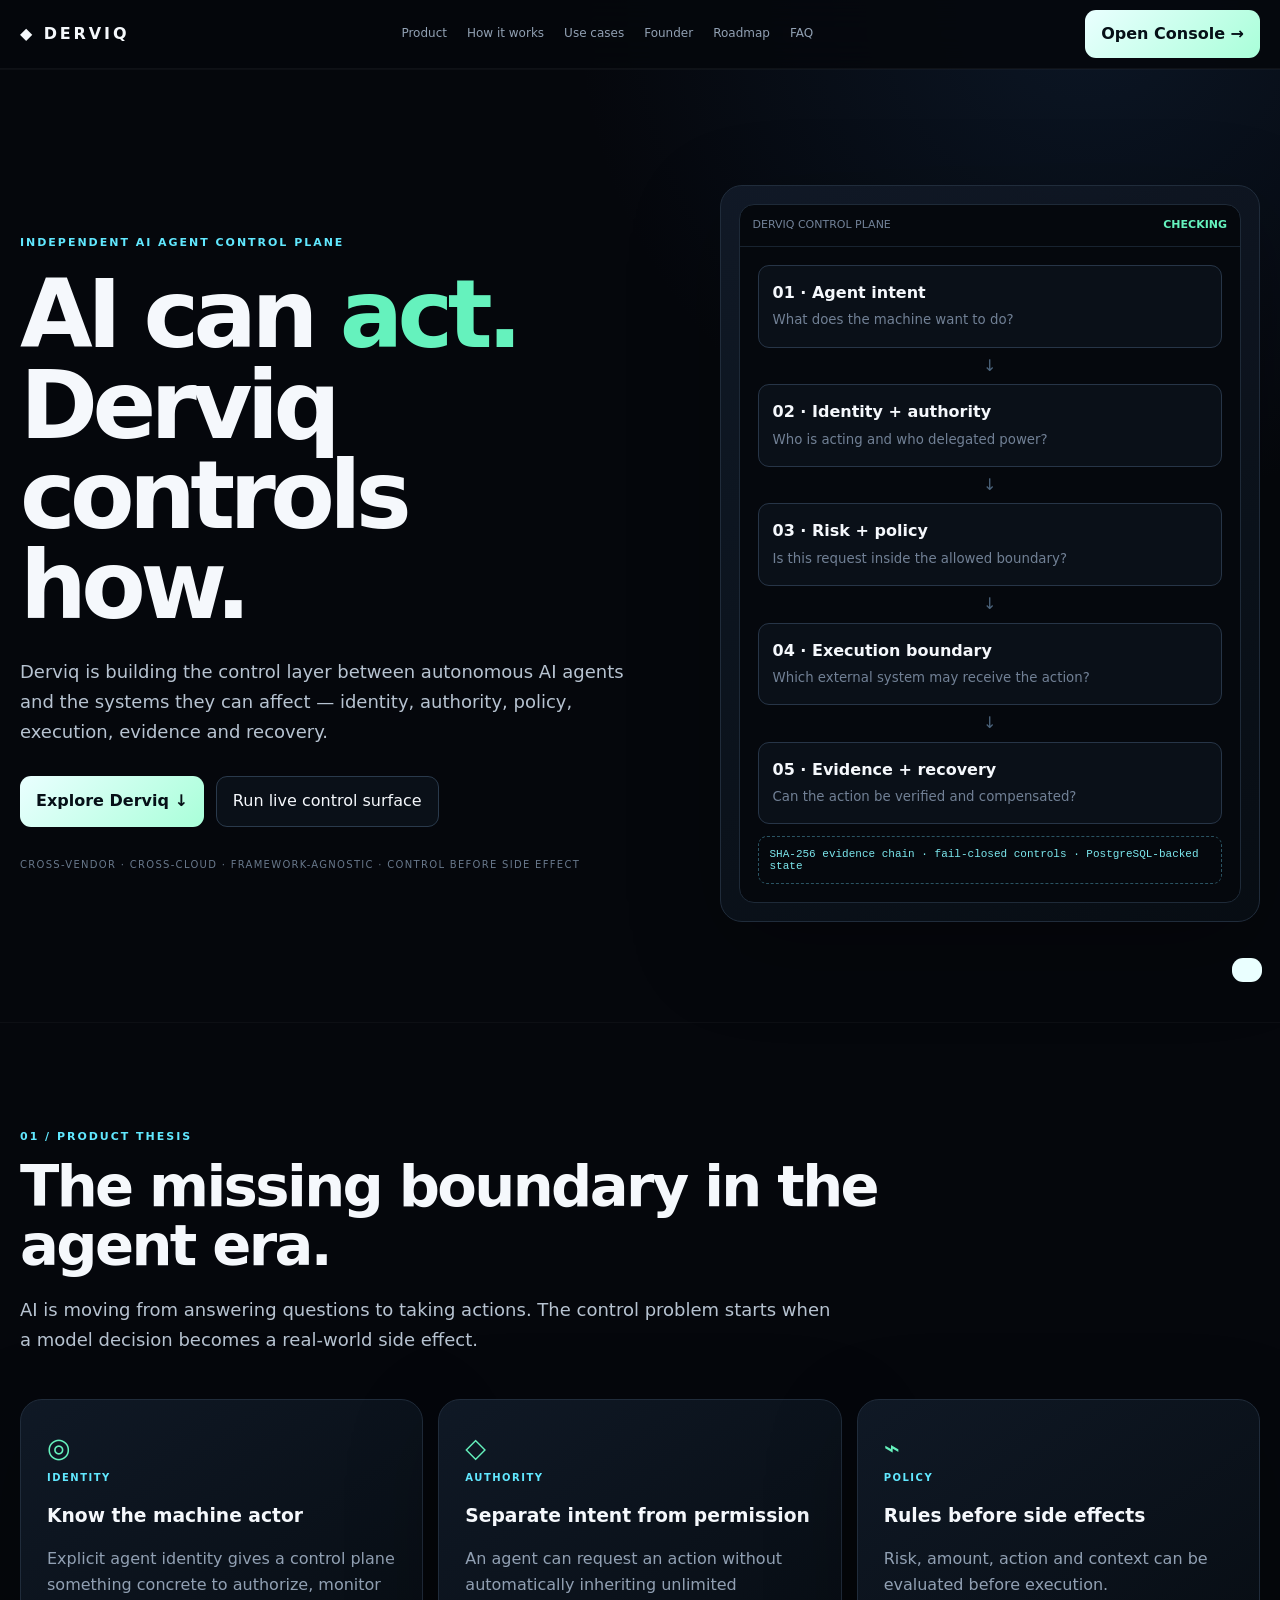
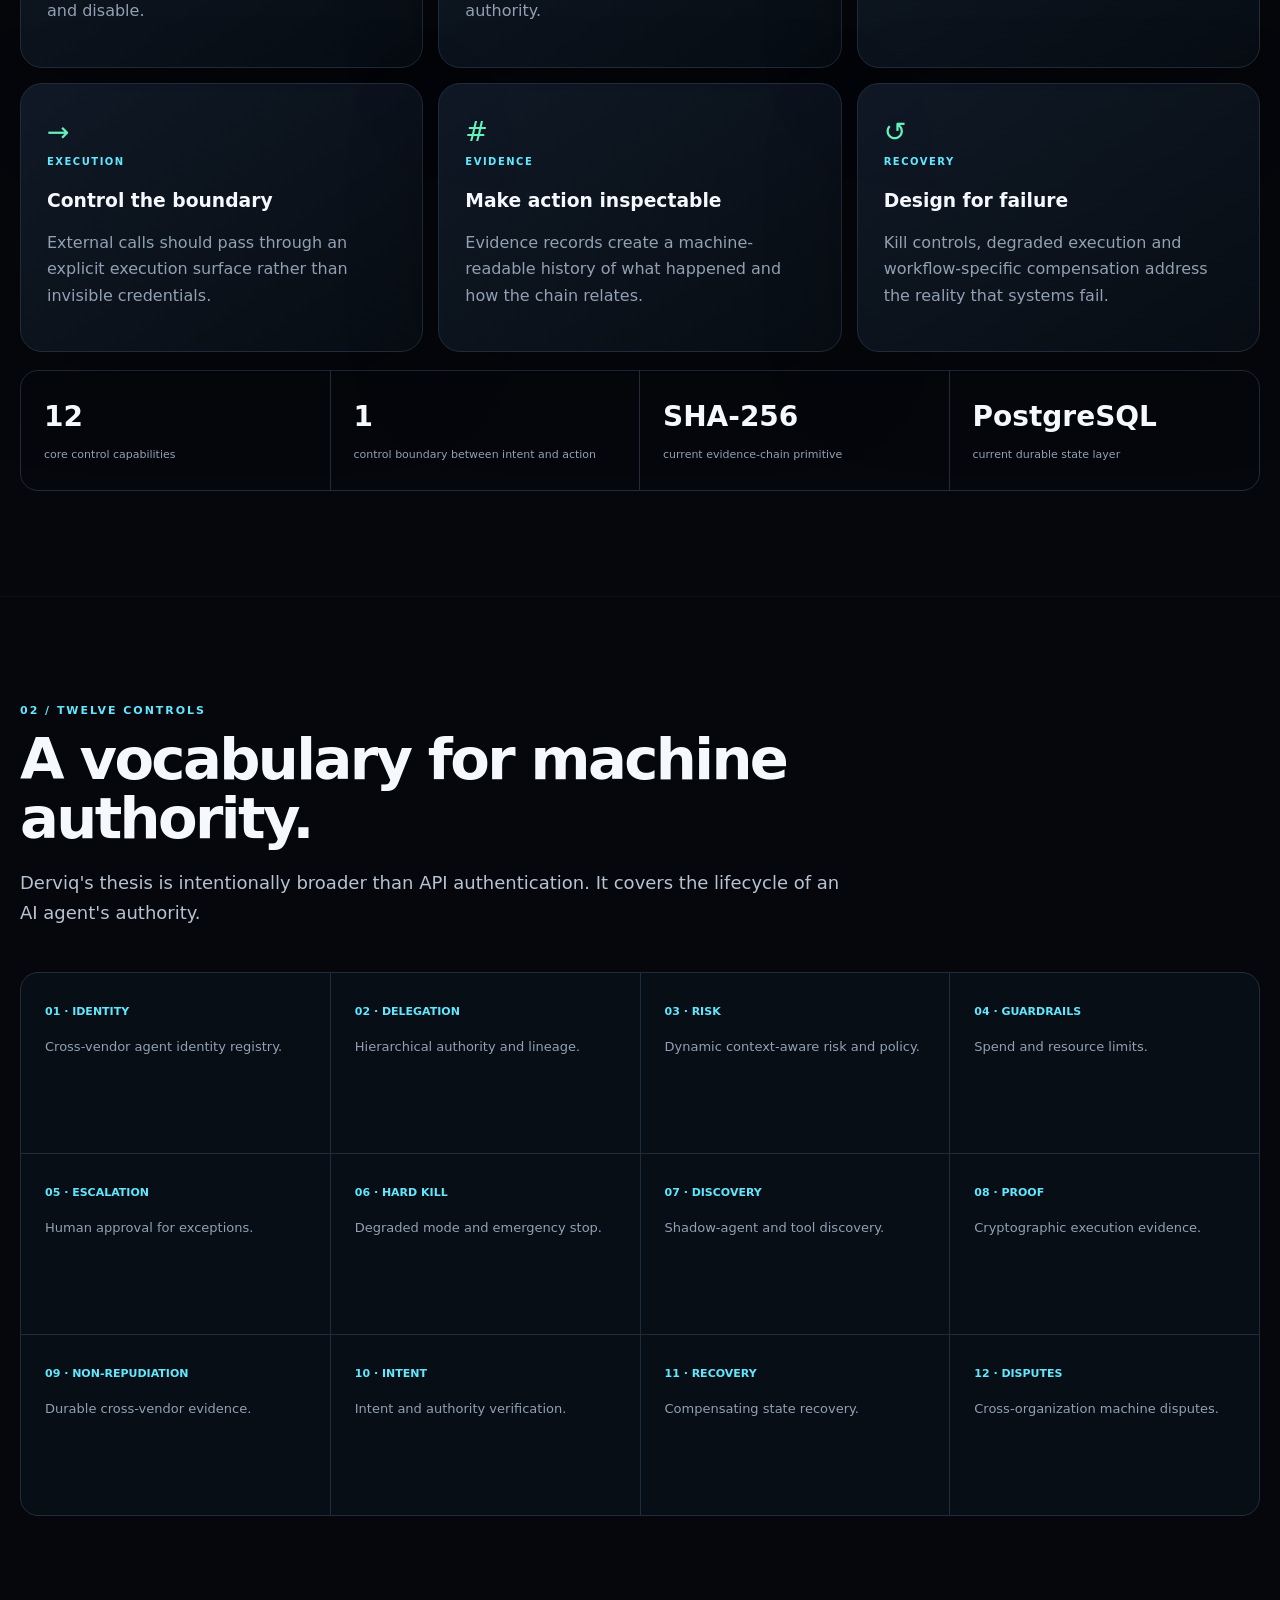
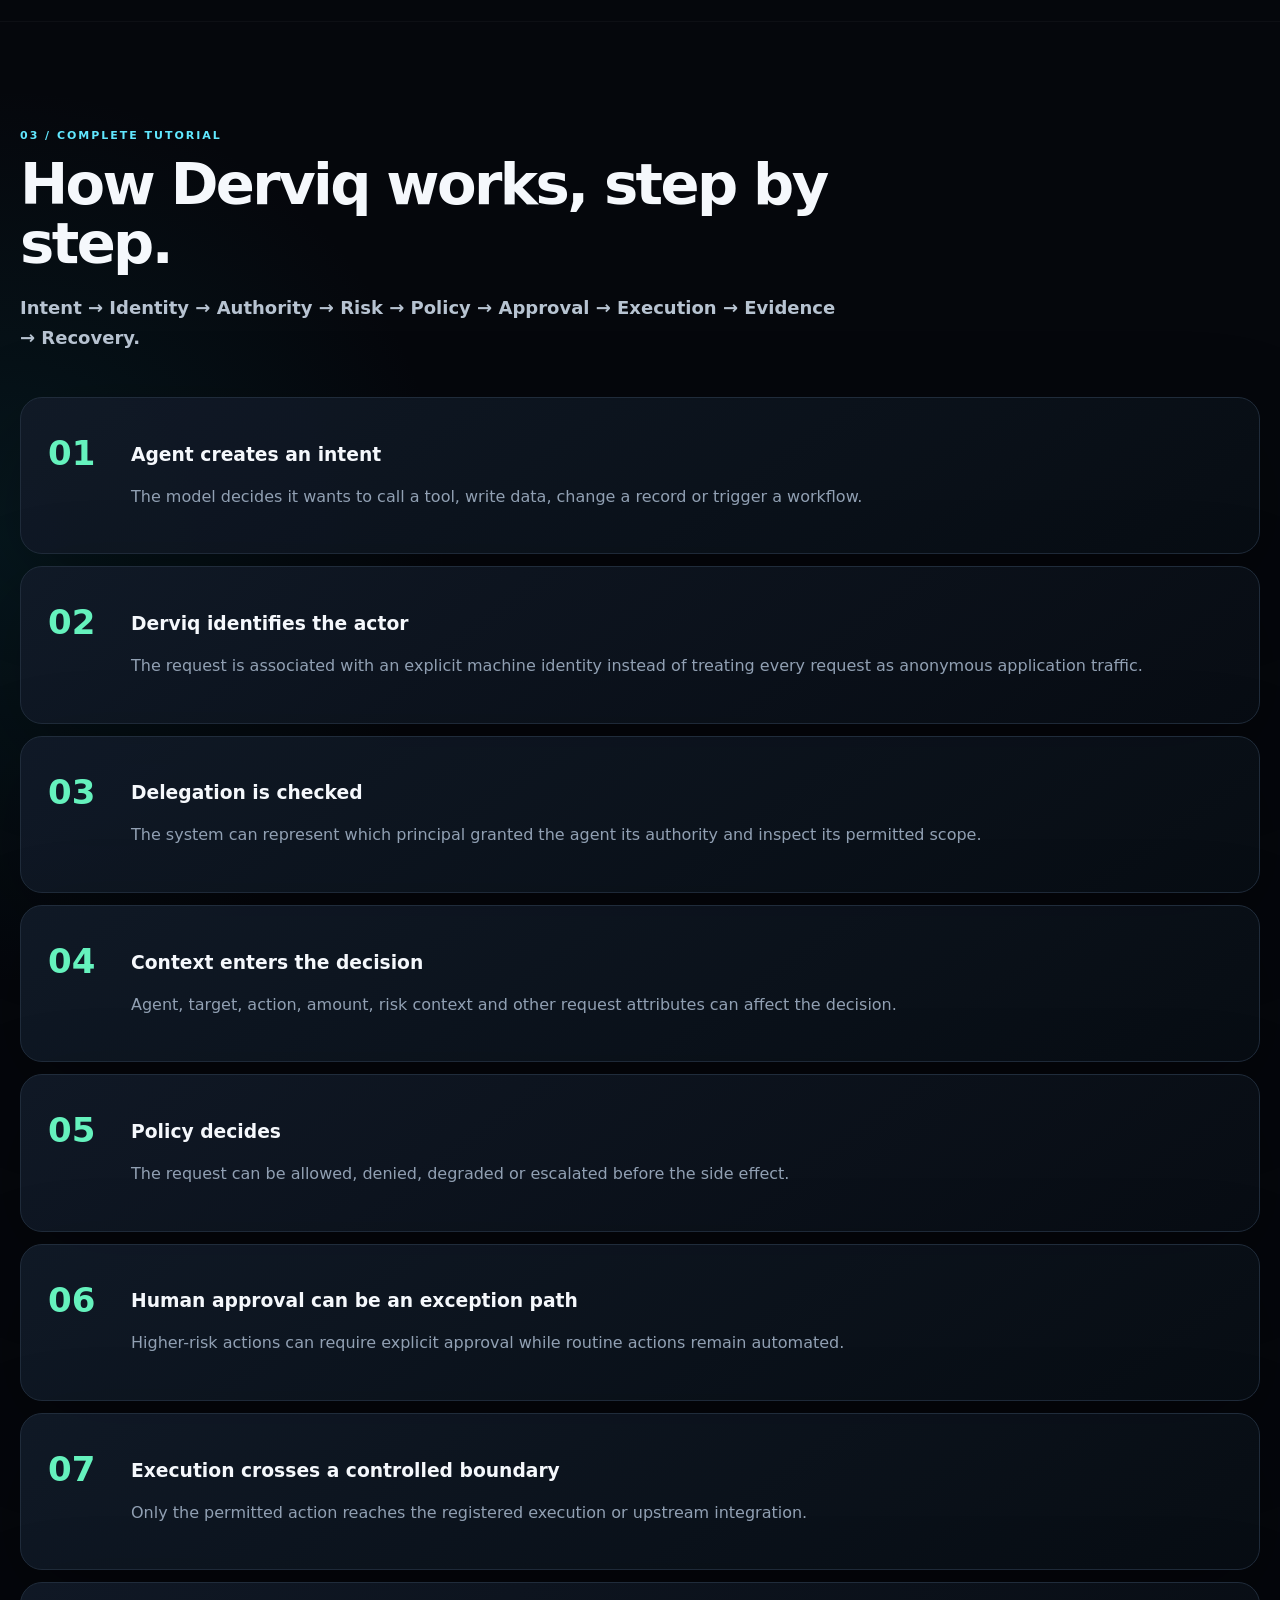
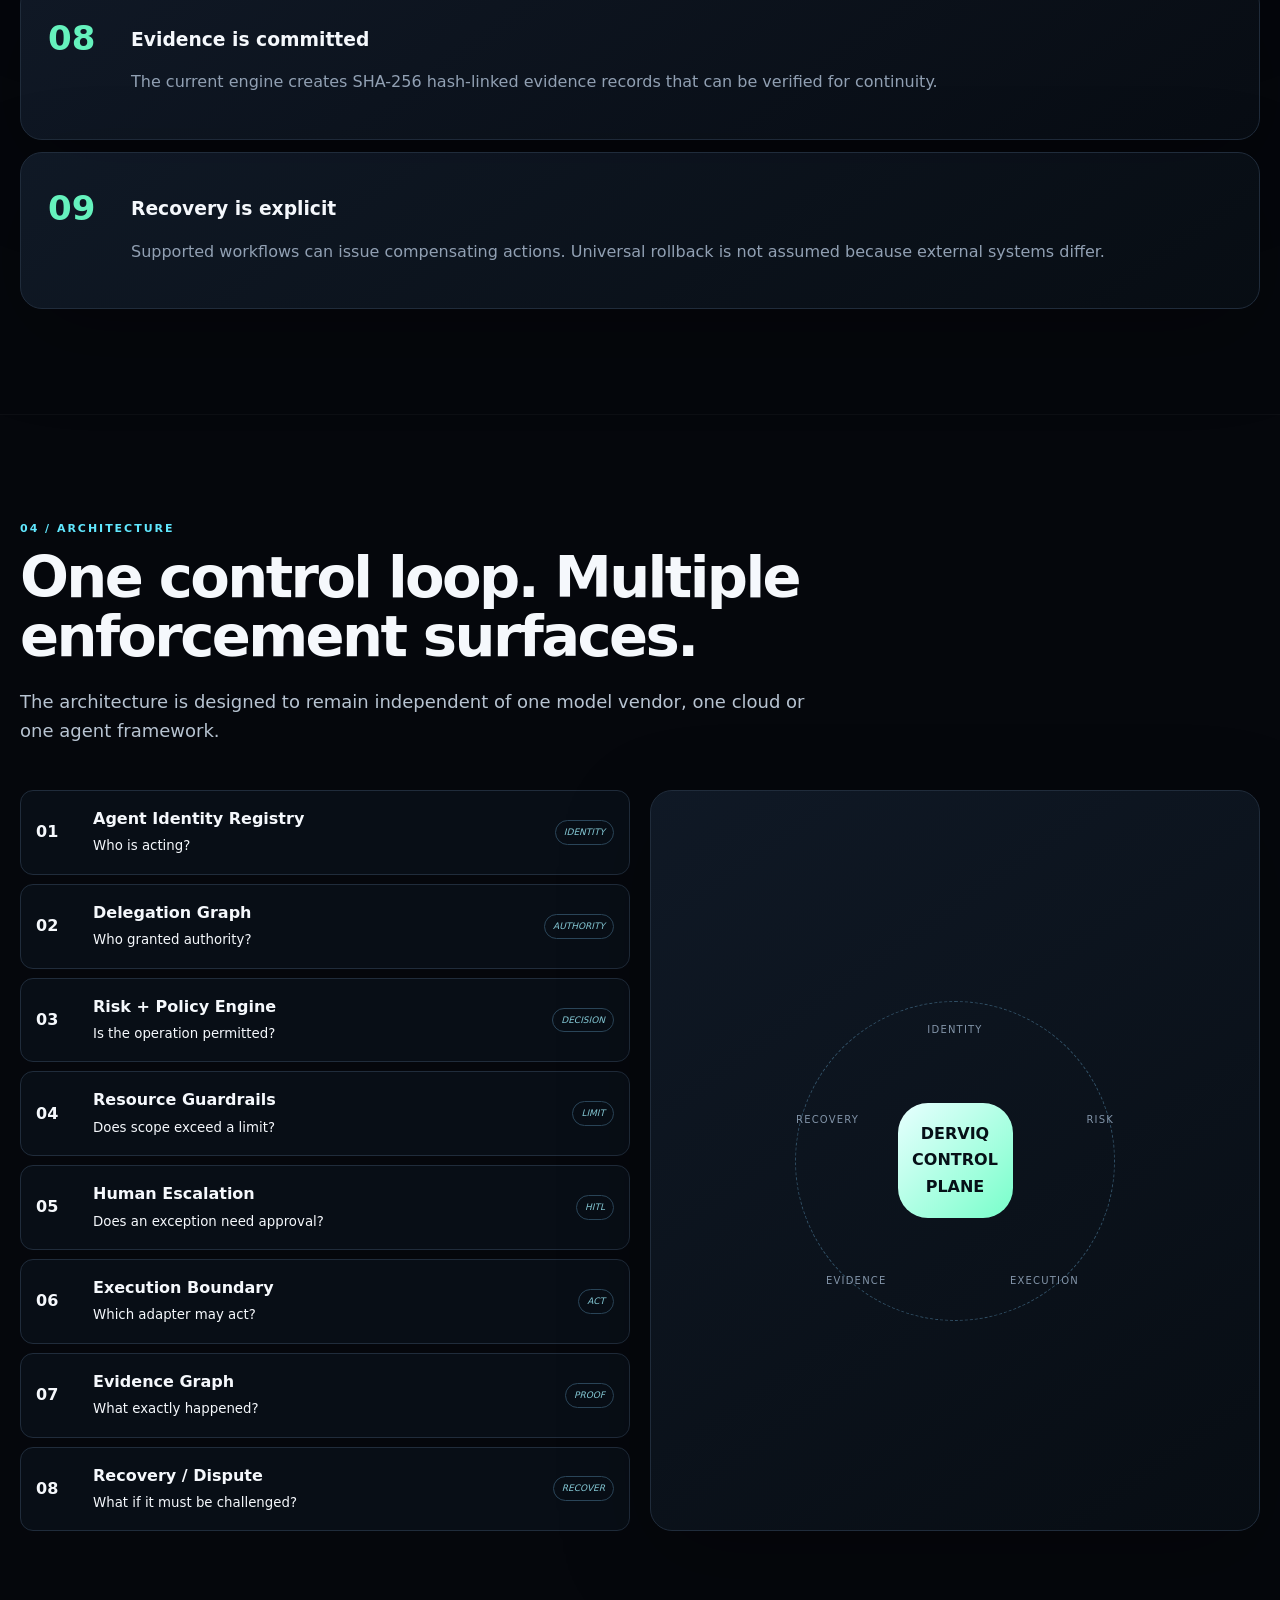
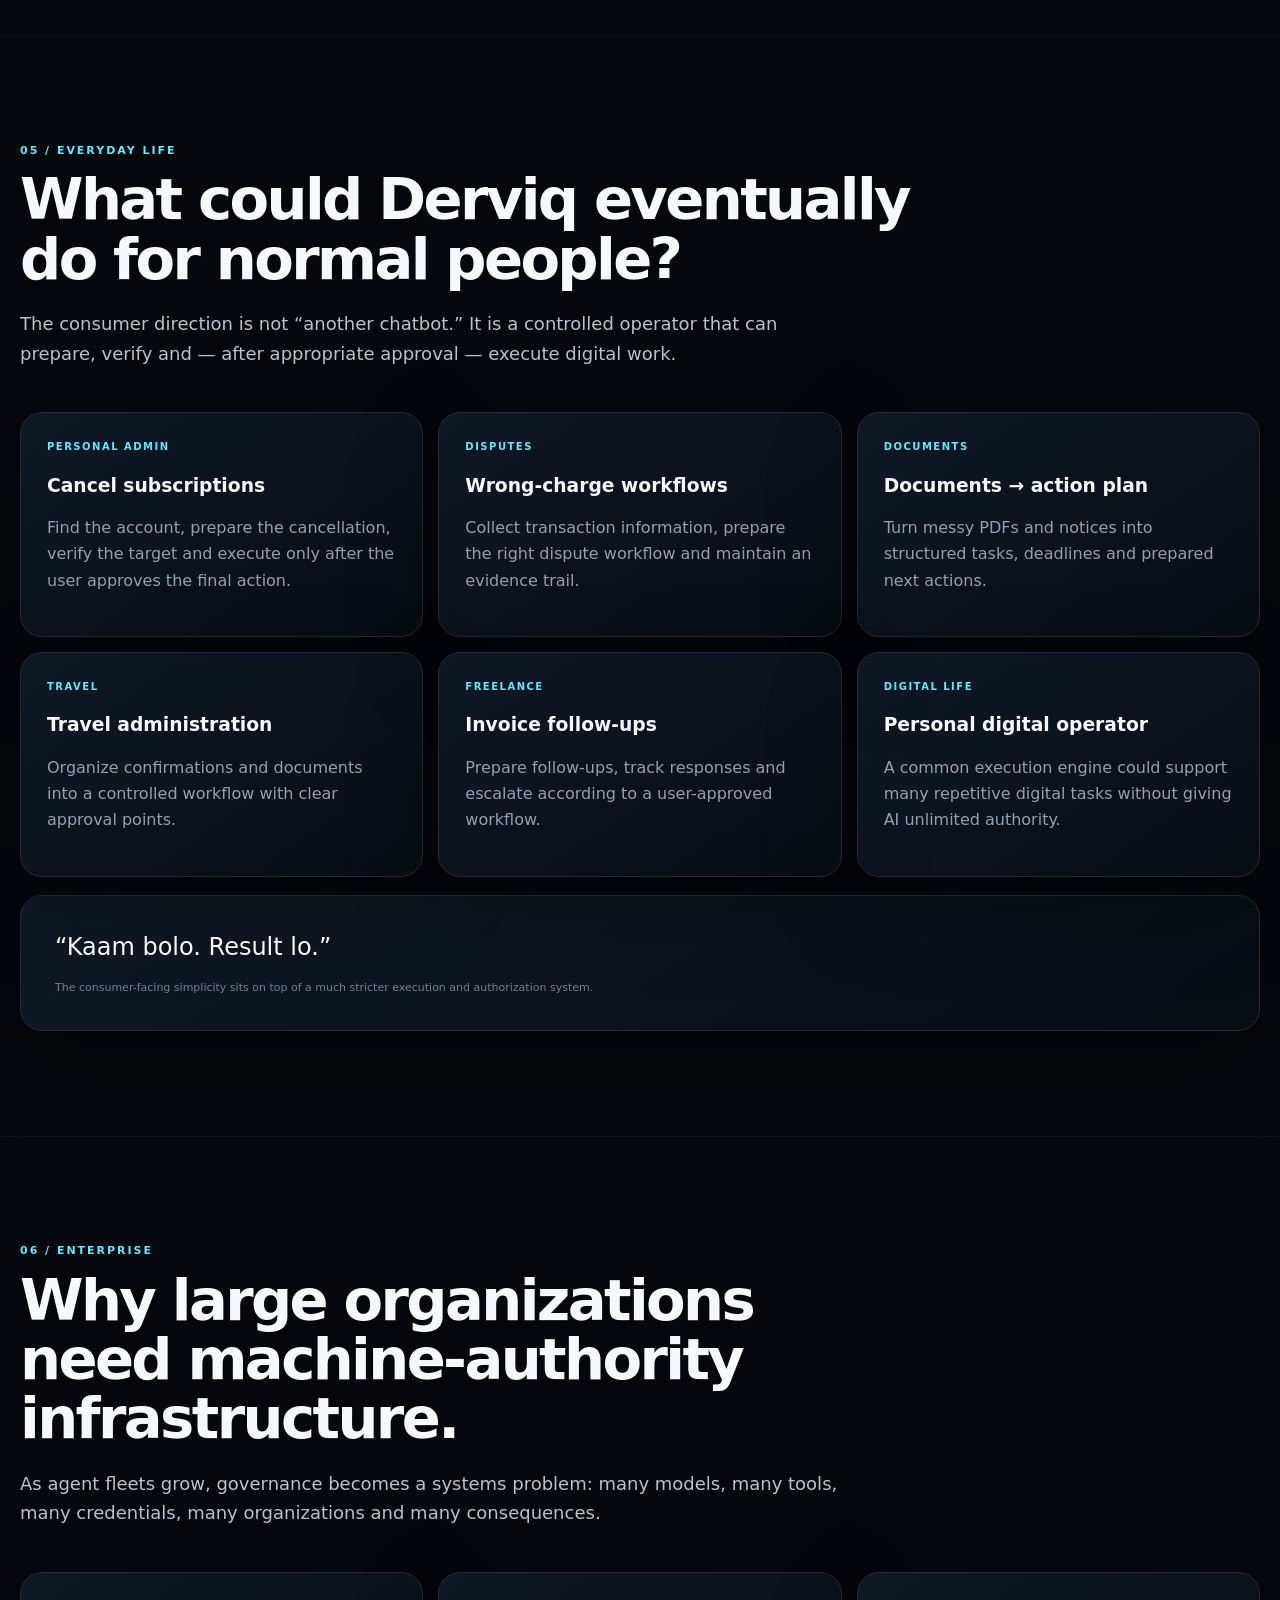
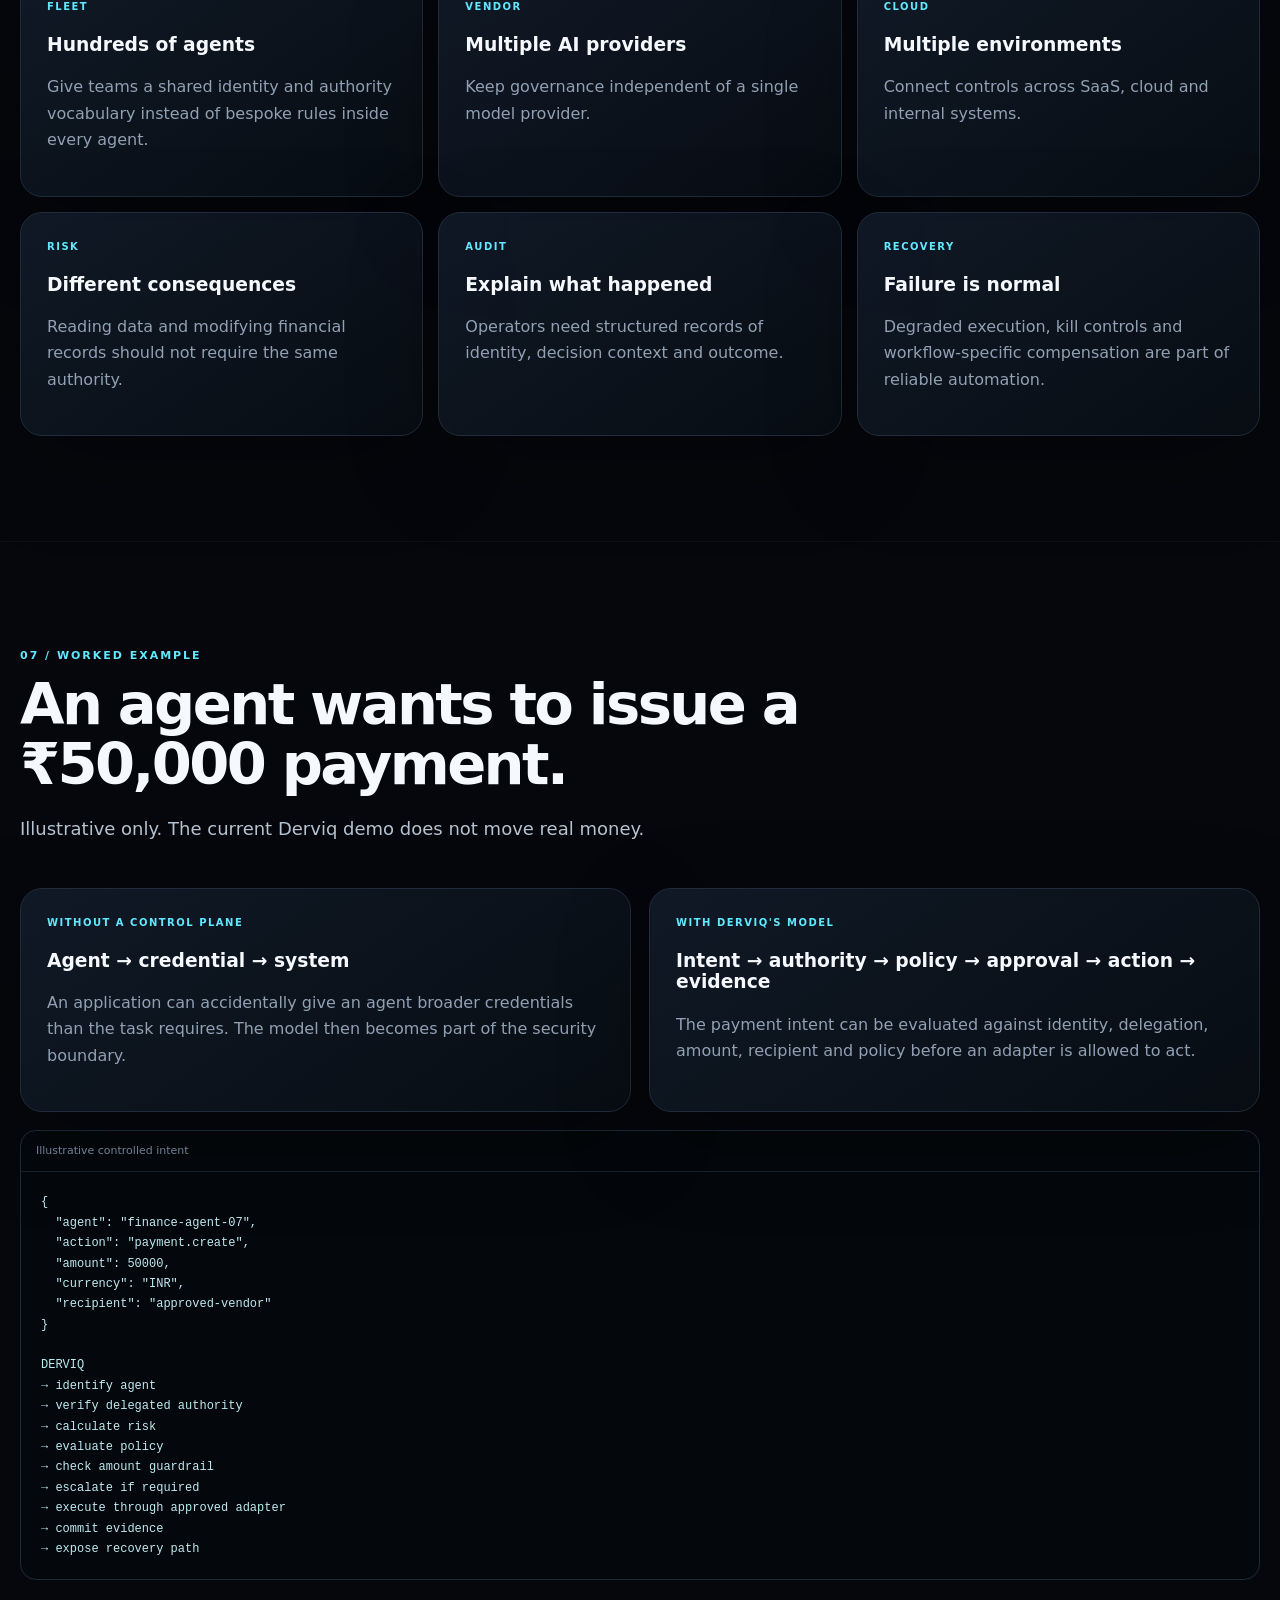
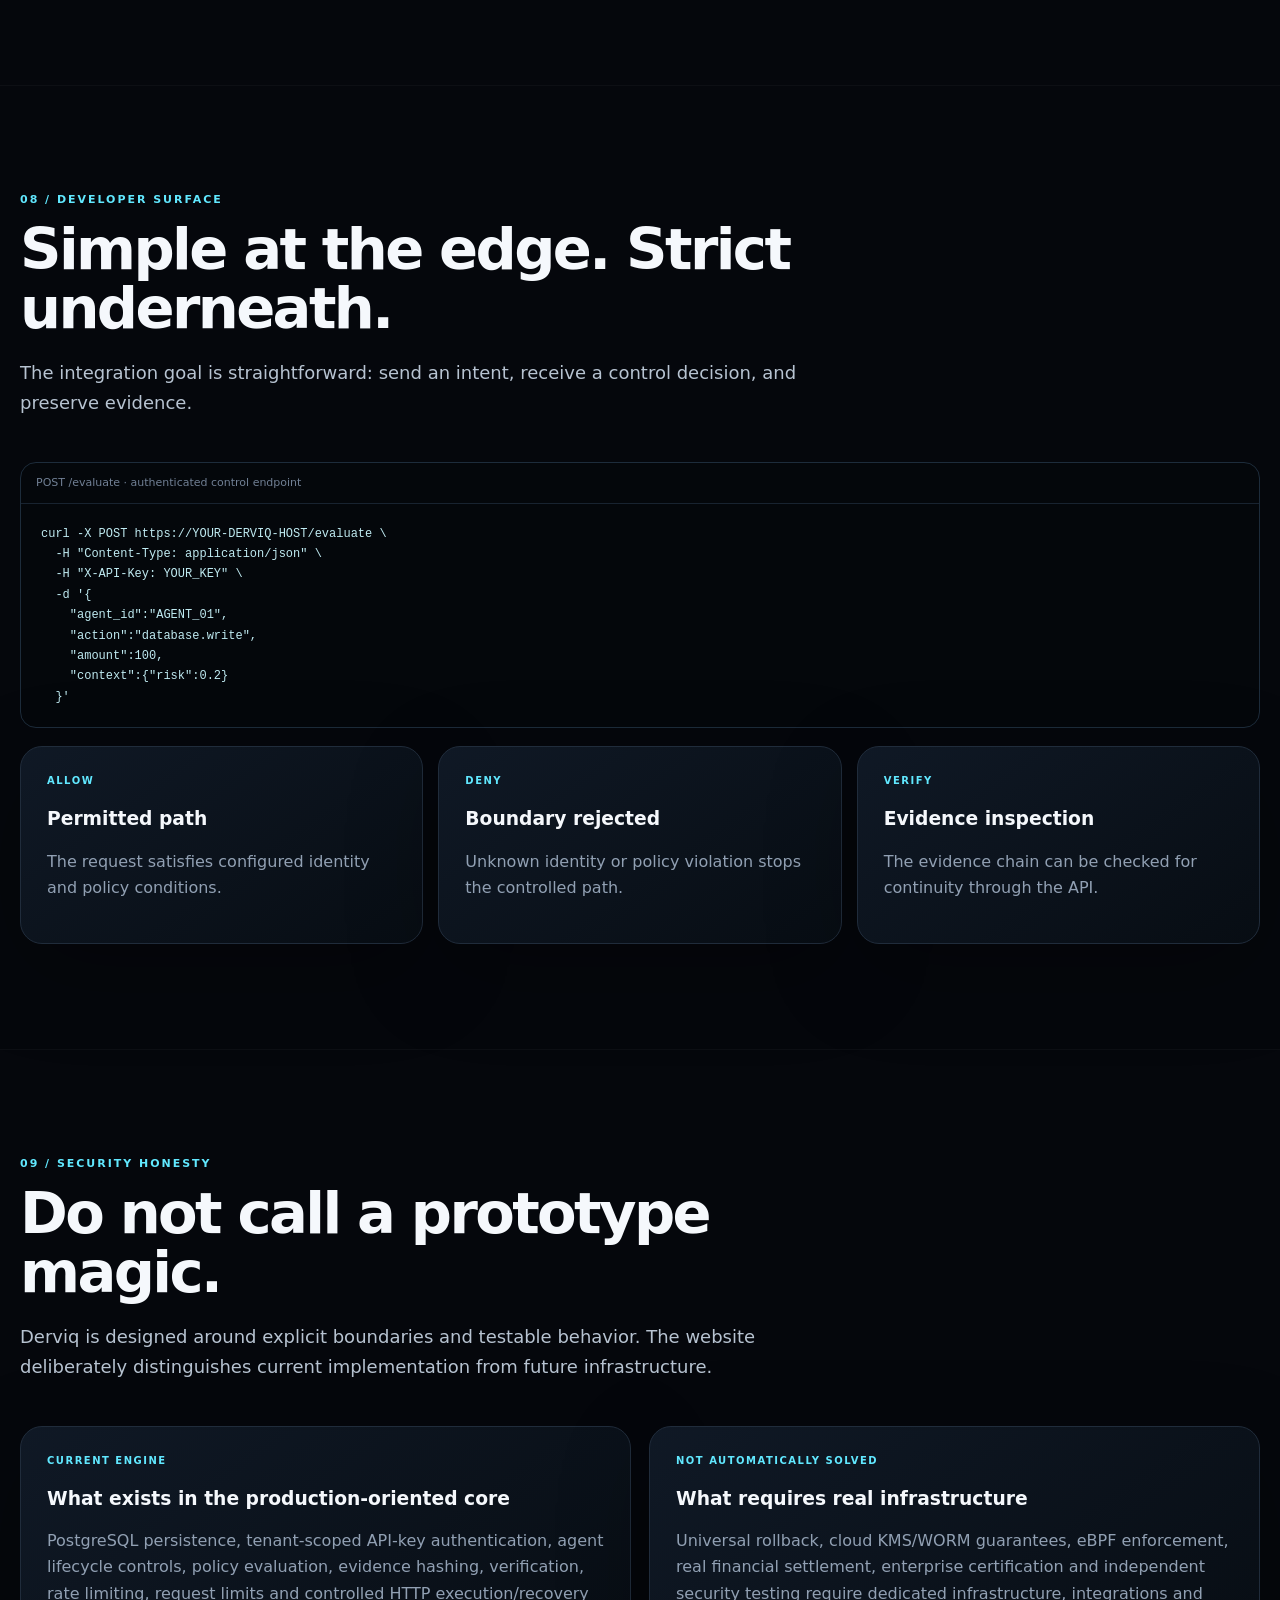
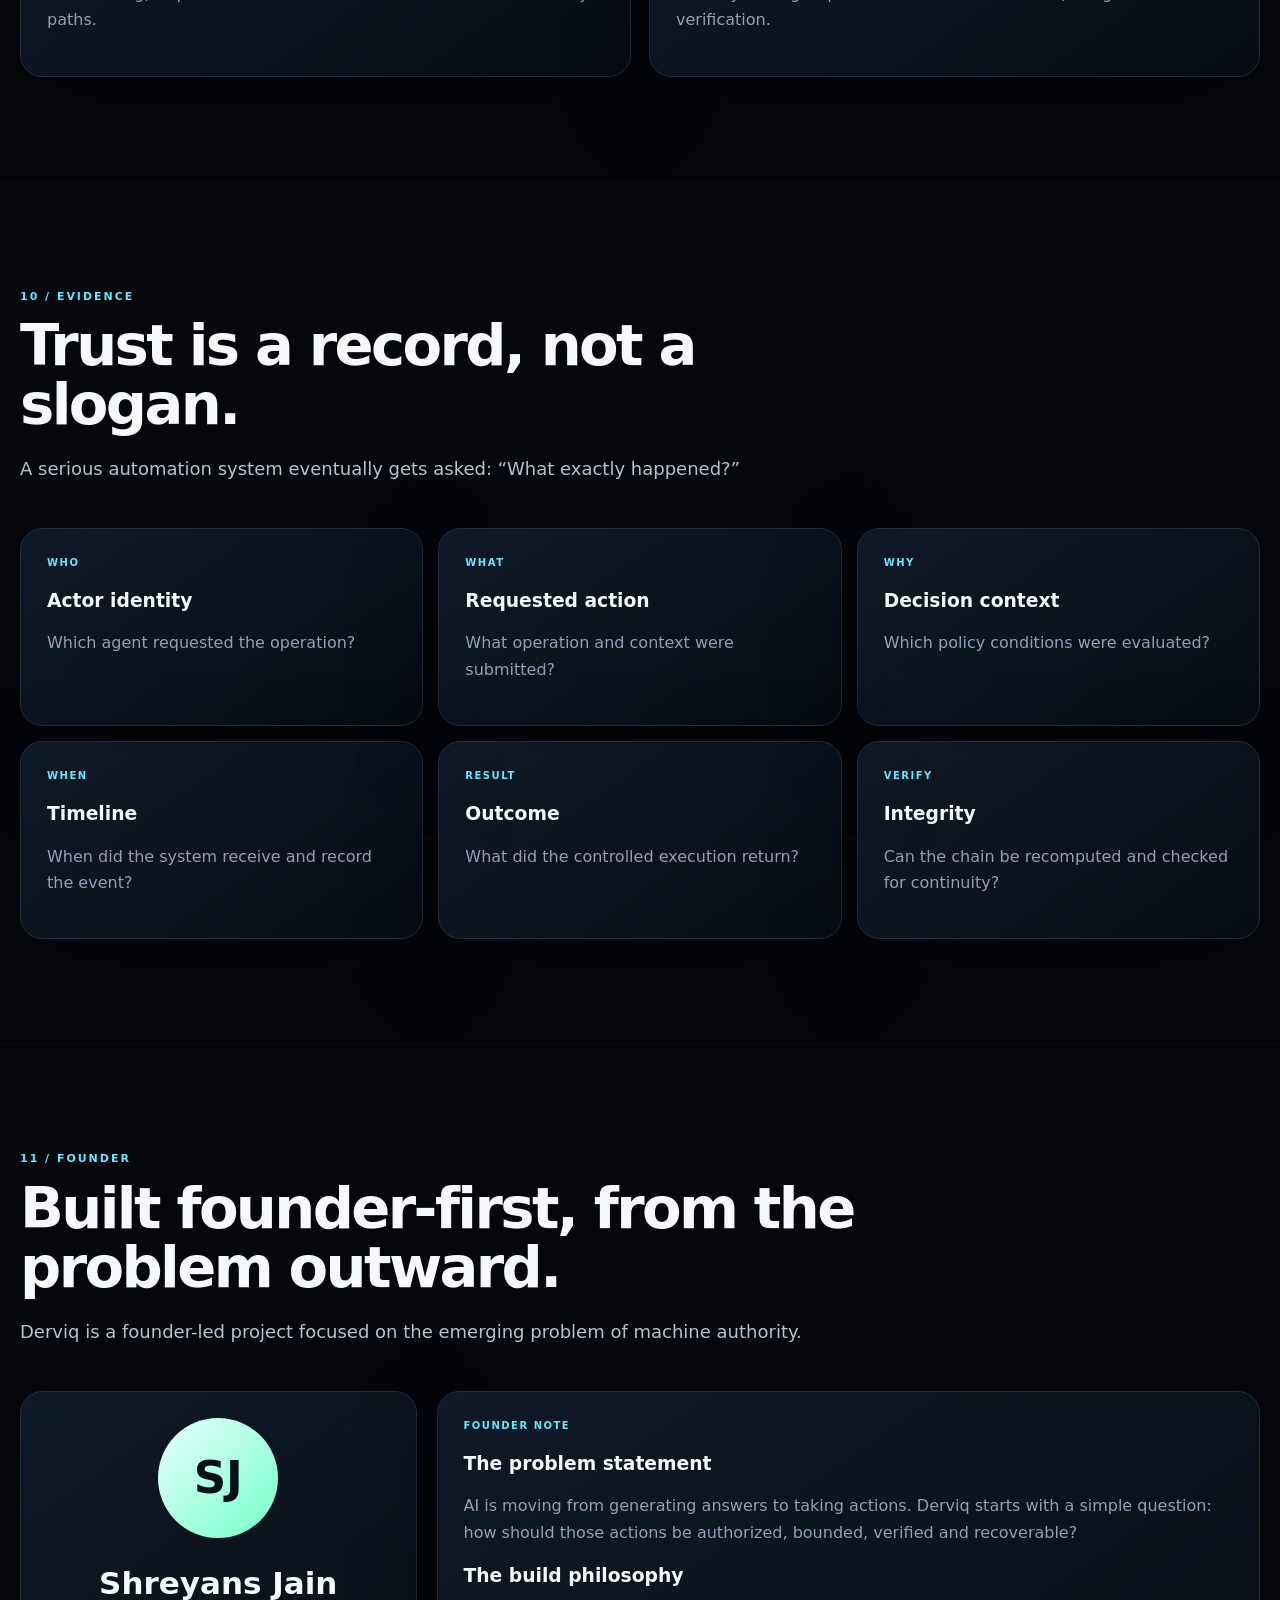
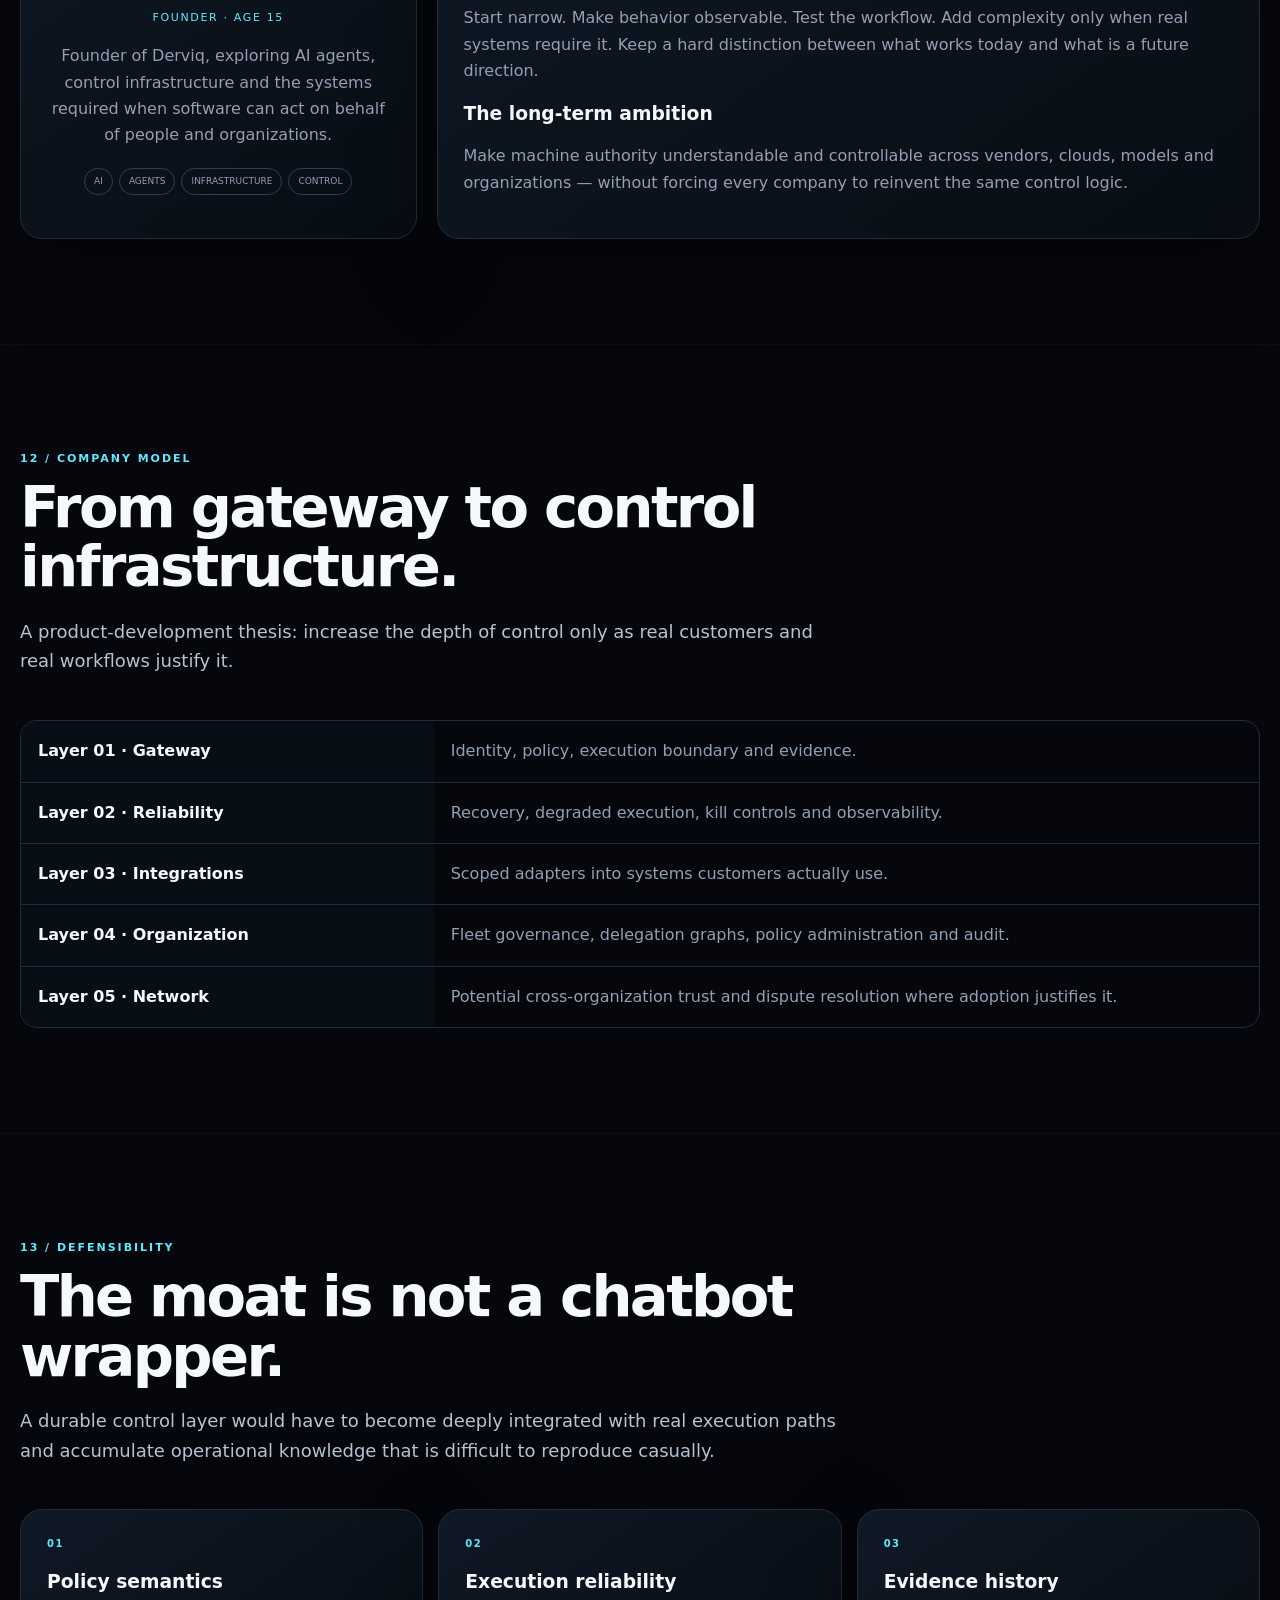
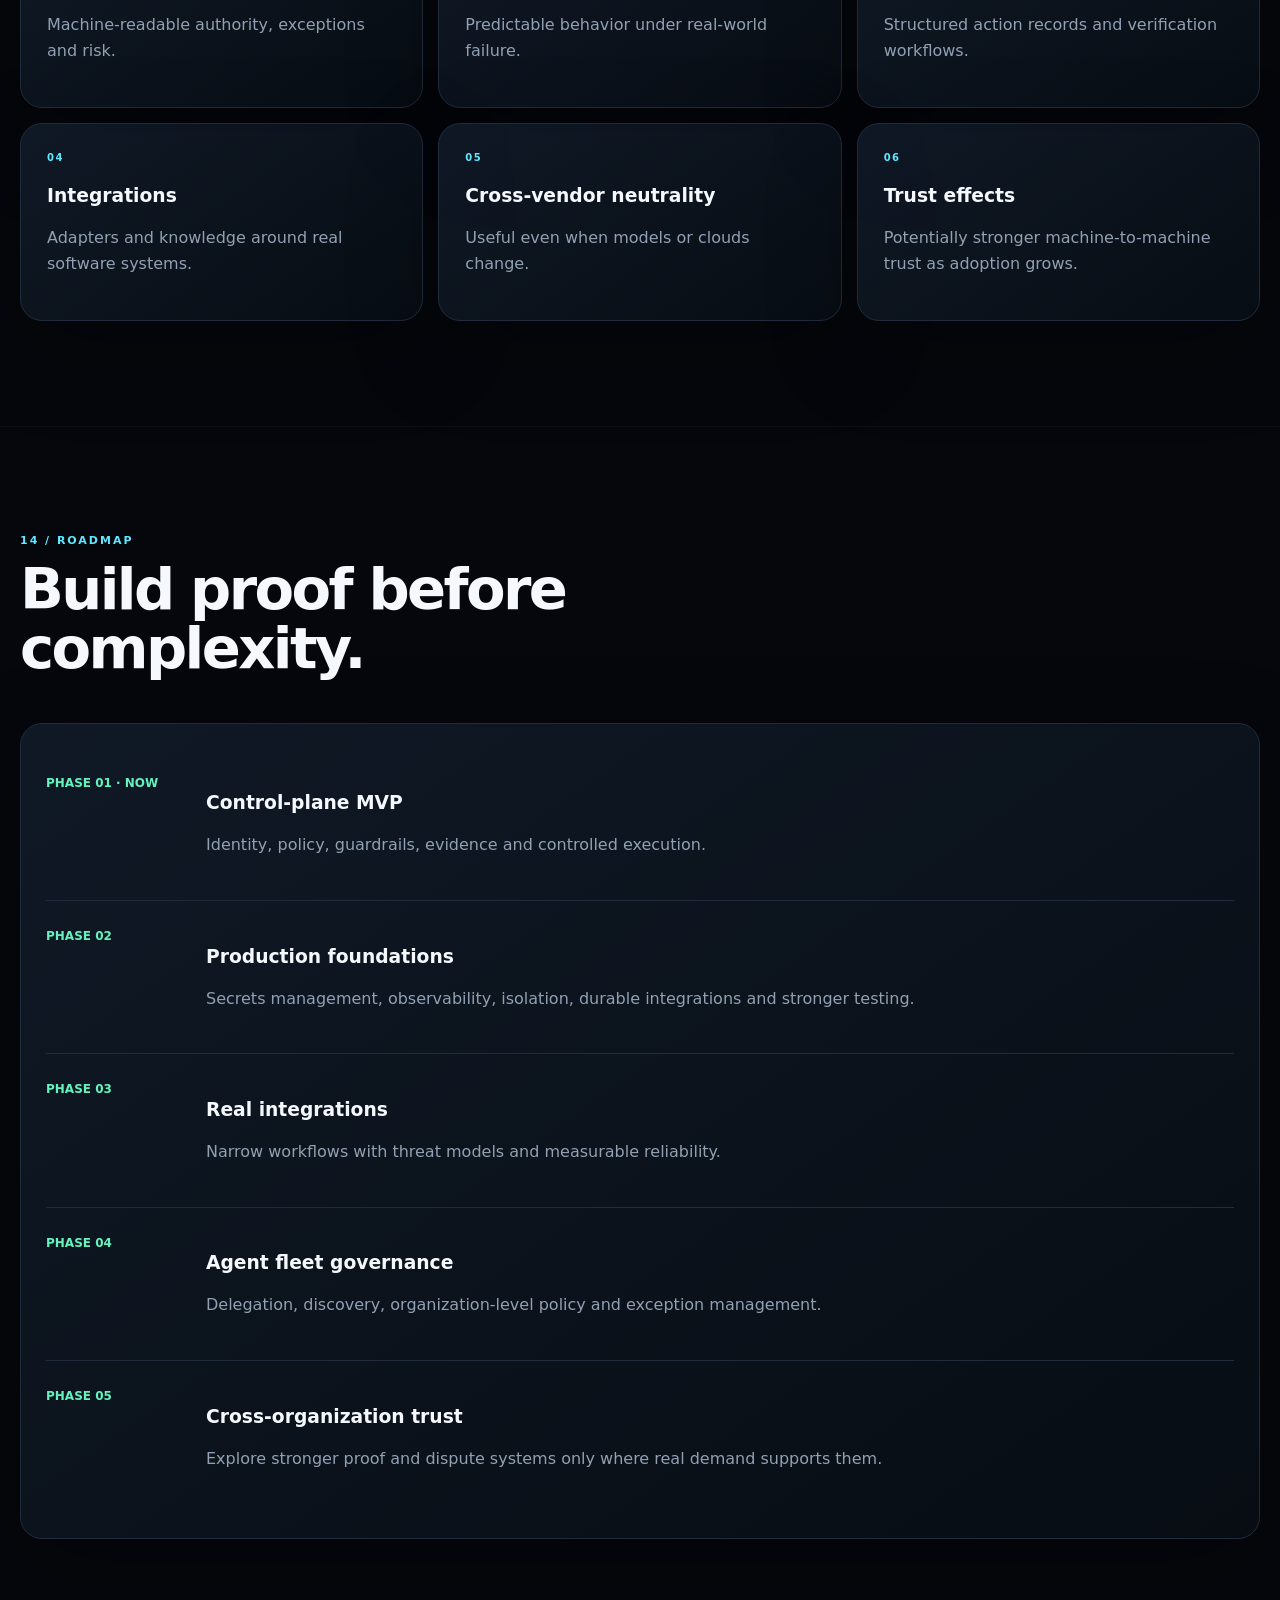
==== commit 07fc19cd: "Add files via upload" ====
--- a/web/index.html
+++ b/web/index.html
@@ -43,7 +43,7 @@
 <section id="company"><div class="wrap"><div class="head"><div class="ey">12 / Company model</div><h2>From gateway to control infrastructure.</h2><p class="lead">A product-development thesis: increase the depth of control only as real customers and real workflows justify it.</p></div><div class="table"><div class="row"><div>Layer 01 · Gateway</div><div><p>Identity, policy, execution boundary and evidence.</p></div></div><div class="row"><div>Layer 02 · Reliability</div><div><p>Recovery, degraded execution, kill controls and observability.</p></div></div><div class="row"><div>Layer 03 · Integrations</div><div><p>Scoped adapters into systems customers actually use.</p></div></div><div class="row"><div>Layer 04 · Organization</div><div><p>Fleet governance, delegation graphs, policy administration and audit.</p></div></div><div class="row"><div>Layer 05 · Network</div><div><p>Potential cross-organization trust and dispute resolution where adoption justifies it.</p></div></div></div></div></section>
 <section id="moat"><div class="wrap"><div class="head"><div class="ey">13 / Defensibility</div><h2>The moat is not a chatbot wrapper.</h2><p class="lead">A durable control layer would have to become deeply integrated with real execution paths and accumulate operational knowledge that is difficult to reproduce casually.</p></div><div class="grid"><div class="card"><div class="num">01</div><h3>Policy semantics</h3><p>Machine-readable authority, exceptions and risk.</p></div><div class="card"><div class="num">02</div><h3>Execution reliability</h3><p>Predictable behavior under real-world failure.</p></div><div class="card"><div class="num">03</div><h3>Evidence history</h3><p>Structured action records and verification workflows.</p></div><div class="card"><div class="num">04</div><h3>Integrations</h3><p>Adapters and knowledge around real software systems.</p></div><div class="card"><div class="num">05</div><h3>Cross-vendor neutrality</h3><p>Useful even when models or clouds change.</p></div><div class="card"><div class="num">06</div><h3>Trust effects</h3><p>Potentially stronger machine-to-machine trust as adoption grows.</p></div></div></div></section>
 <section id="roadmap"><div class="wrap"><div class="head"><div class="ey">14 / Roadmap</div><h2>Build proof before complexity.</h2></div><div class="timeline"><div class="tl"><div class="year">PHASE 01 · NOW</div><div><h3>Control-plane MVP</h3><p>Identity, policy, guardrails, evidence and controlled execution.</p></div></div><div class="tl"><div class="year">PHASE 02</div><div><h3>Production foundations</h3><p>Secrets management, observability, isolation, durable integrations and stronger testing.</p></div></div><div class="tl"><div class="year">PHASE 03</div><div><h3>Real integrations</h3><p>Narrow workflows with threat models and measurable reliability.</p></div></div><div class="tl"><div class="year">PHASE 04</div><div><h3>Agent fleet governance</h3><p>Delegation, discovery, organization-level policy and exception management.</p></div></div><div class="tl"><div class="year">PHASE 05</div><div><h3>Cross-organization trust</h3><p>Explore stronger proof and dispute systems only where real demand supports them.</p></div></div></div></div></section>
-<section id="console"><div class="wrap"><div class="head"><div class="ey">15 / Live control console</div><h2>Now show the engine.</h2><p class="lead">The landing page ends in the actual control surface. Enter a valid Derviq API key for your deployment.</p></div><div class="console"><div class="consoleGrid"><form class="form" id="form"><label>Agent ID</label><input id="agent" value="AGENT_01"><label>API key</label><input id="key" type="password" placeholder="X-API-Key"><label>Action</label><select id="action"><option>database.write</option><option>read</option><option>http.request</option><option>payments.transfer</option></select><label>Amount</label><input id="amount" type="number" value="10" min="0"><label>Risk context</label><input id="risk" type="number" value="0" step="0.01"><button class="btn primary" type="submit">Evaluate request →</button><button class="btn" type="button" id="evidenceBtn">Verify evidence chain</button><button class="btn" type="button" id="healthBtn">Refresh health</button></form><div class="result"><div class="resultHead"><b>Gateway response</b><span class="live" id="status">CHECKING</span></div><pre id="out">Ready.</pre></div></div></div></div></section>
+<section id="console"><div class="wrap"><div class="head"><div class="ey">15 / Live control console</div><h2>Now show the engine.</h2><p class="lead">The landing page ends in the actual control surface. Enter a valid Derviq API key for your deployment.</p></div><div class="console"><div class="consoleGrid"><form class="form" id="form"><label>Agent ID</label><input id="agent" value="AGENT_01"><label>API key</label><input id="key" type="password" placeholder="X-API-Key"><div style="display:flex;gap:8px;flex-wrap:wrap;align-items:center"><button class="btn" type="button" id="saveKey">Save API key</button><button class="btn" type="button" id="clearKey">Clear</button><span id="keyStatus" style="font-size:10px;color:#8392a4">○ No API key saved</span></div><label>Action</label><select id="action"><option>database.write</option><option>read</option><option>http.request</option><option>payments.transfer</option></select><label>Amount</label><input id="amount" type="number" value="10" min="0"><label>Risk context</label><input id="risk" type="number" value="0" step="0.01"><button class="btn primary" type="submit">Evaluate request →</button><button class="btn" type="button" id="evidenceBtn">Verify evidence chain</button><button class="btn" type="button" id="healthBtn">Refresh health</button></form><div class="result"><div class="resultHead"><b>Gateway response</b><span class="live" id="status">CHECKING</span></div><pre id="out">Ready.</pre></div></div></div></div></section>
 <section id="faq"><div class="wrap"><div class="head"><div class="ey">16 / FAQ</div><h2>Clear answers. No magic.</h2></div><div class="faq"><details><summary>Is Derviq an AI model?</summary><p>No. Derviq is positioned as a control layer intended to sit across models, clouds and agent frameworks.</p></details><details><summary>Does the current demo move real money?</summary><p>No. The current demo does not claim real financial settlement.</p></details><details><summary>Is SHA-256 a zero-knowledge proof?</summary><p>No. The current evidence mechanism is a tamper-evident SHA-256 hash chain, not a zero-knowledge proof system.</p></details><details><summary>Can Derviq universally roll back anything?</summary><p>No. Recovery depends on the external system and requires workflow-specific compensation or native transaction support.</p></details><details><summary>Is the current engine enterprise-certified?</summary><p>No certification claim is made here. Enterprise deployment requires independent security review, threat modeling, operational hardening and relevant compliance work.</p></details><details><summary>What does cross-vendor mean?</summary><p>The architecture is intended not to depend on a single model provider, cloud provider or agent framework.</p></details></div></div></section>
 <section class="cta"><div class="wrap"><div class="ey">DERVIQ · CONTROL THE ACTION</div><h2>When AI gets the ability to act, authority becomes infrastructure.</h2><p>Derviq is building around that boundary with explicit identity, policy, execution, evidence and recovery.</p><div class="actions" style="justify-content:center"><a class="btn primary" href="#console">Inspect live console →</a><a class="btn" href="#top">Back to top ↑</a></div></div></section>
 </main><footer><div class="wrap"><div class="foot"><div><div class="brand">◆ DERVIQ</div><p>Independent AI Agent Control Plane.<br>Founder: Shreyans Jain · Age 15.</p></div><div><b>Explore</b><a href="#product">Product</a><a href="#controls">12 Controls</a><a href="#architecture">Architecture</a><a href="#security">Security</a></div><div><b>Use</b><a href="#use">Everyday Life</a><a href="#enterprise">Enterprise</a><a href="#developer">Developer</a><a href="#console">Console</a></div><div><b>Company</b><a href="#founder">Founder</a><a href="#moat">Defensibility</a><a href="#roadmap">Roadmap</a><a href="#faq">FAQ</a></div></div><p style="font-size:11px;border-top:1px solid #202c3b;padding-top:18px">© <span id="year"></span> Derviq. Current implementation and future product directions are explicitly distinguished on this page.</p></div></footer><div id="toast" class="toast"></div>
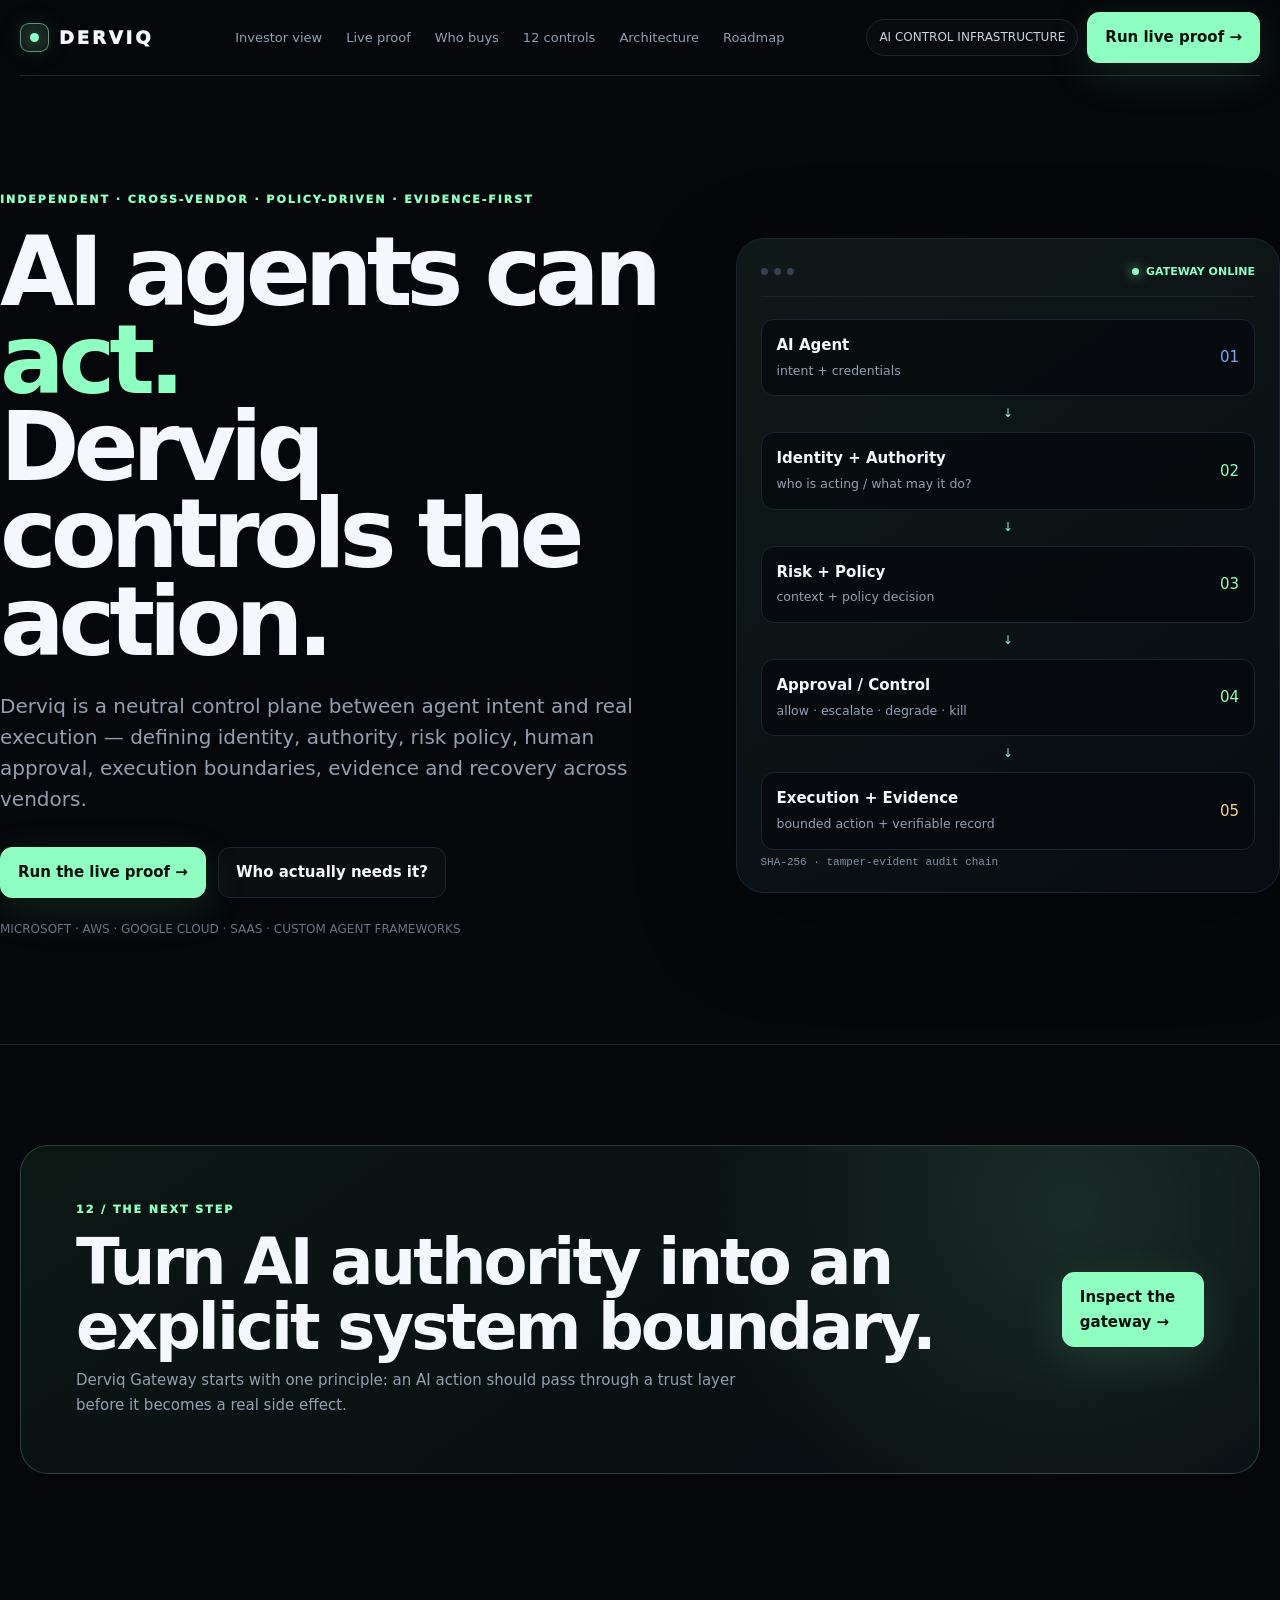
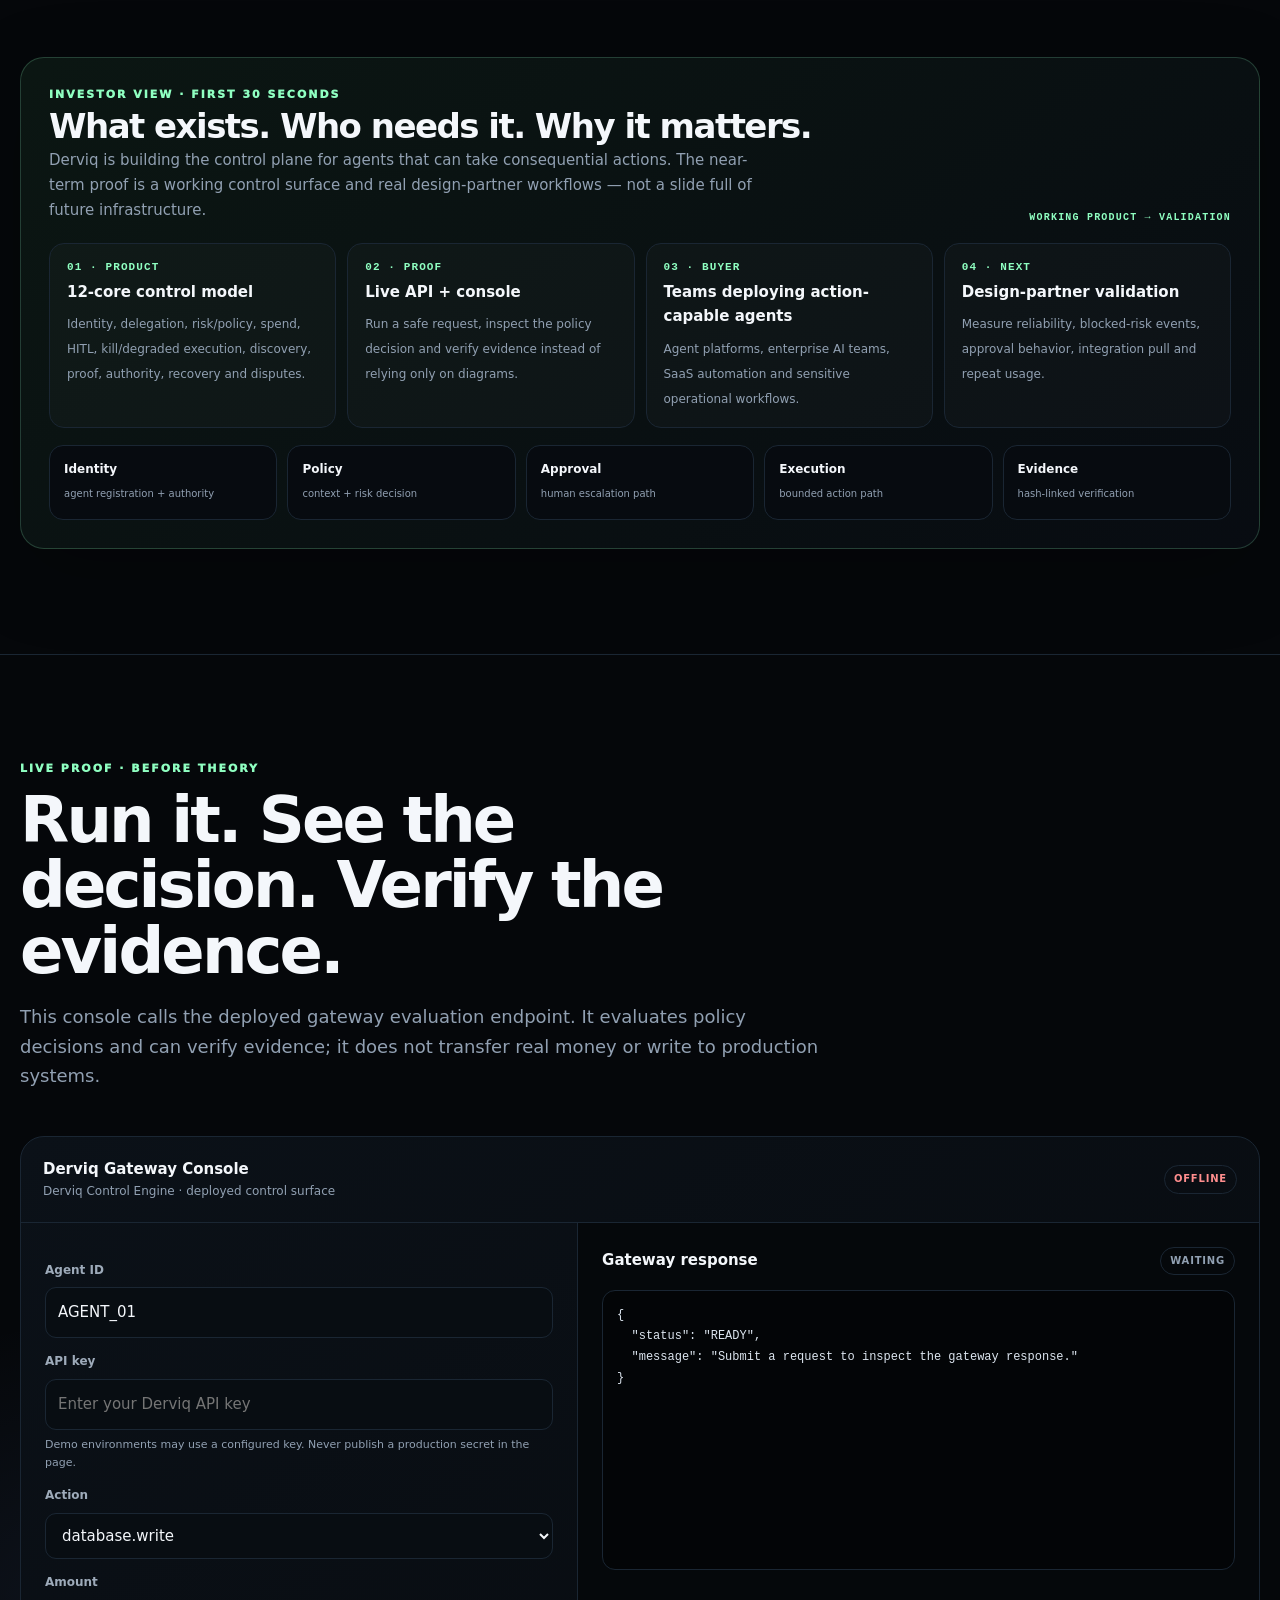
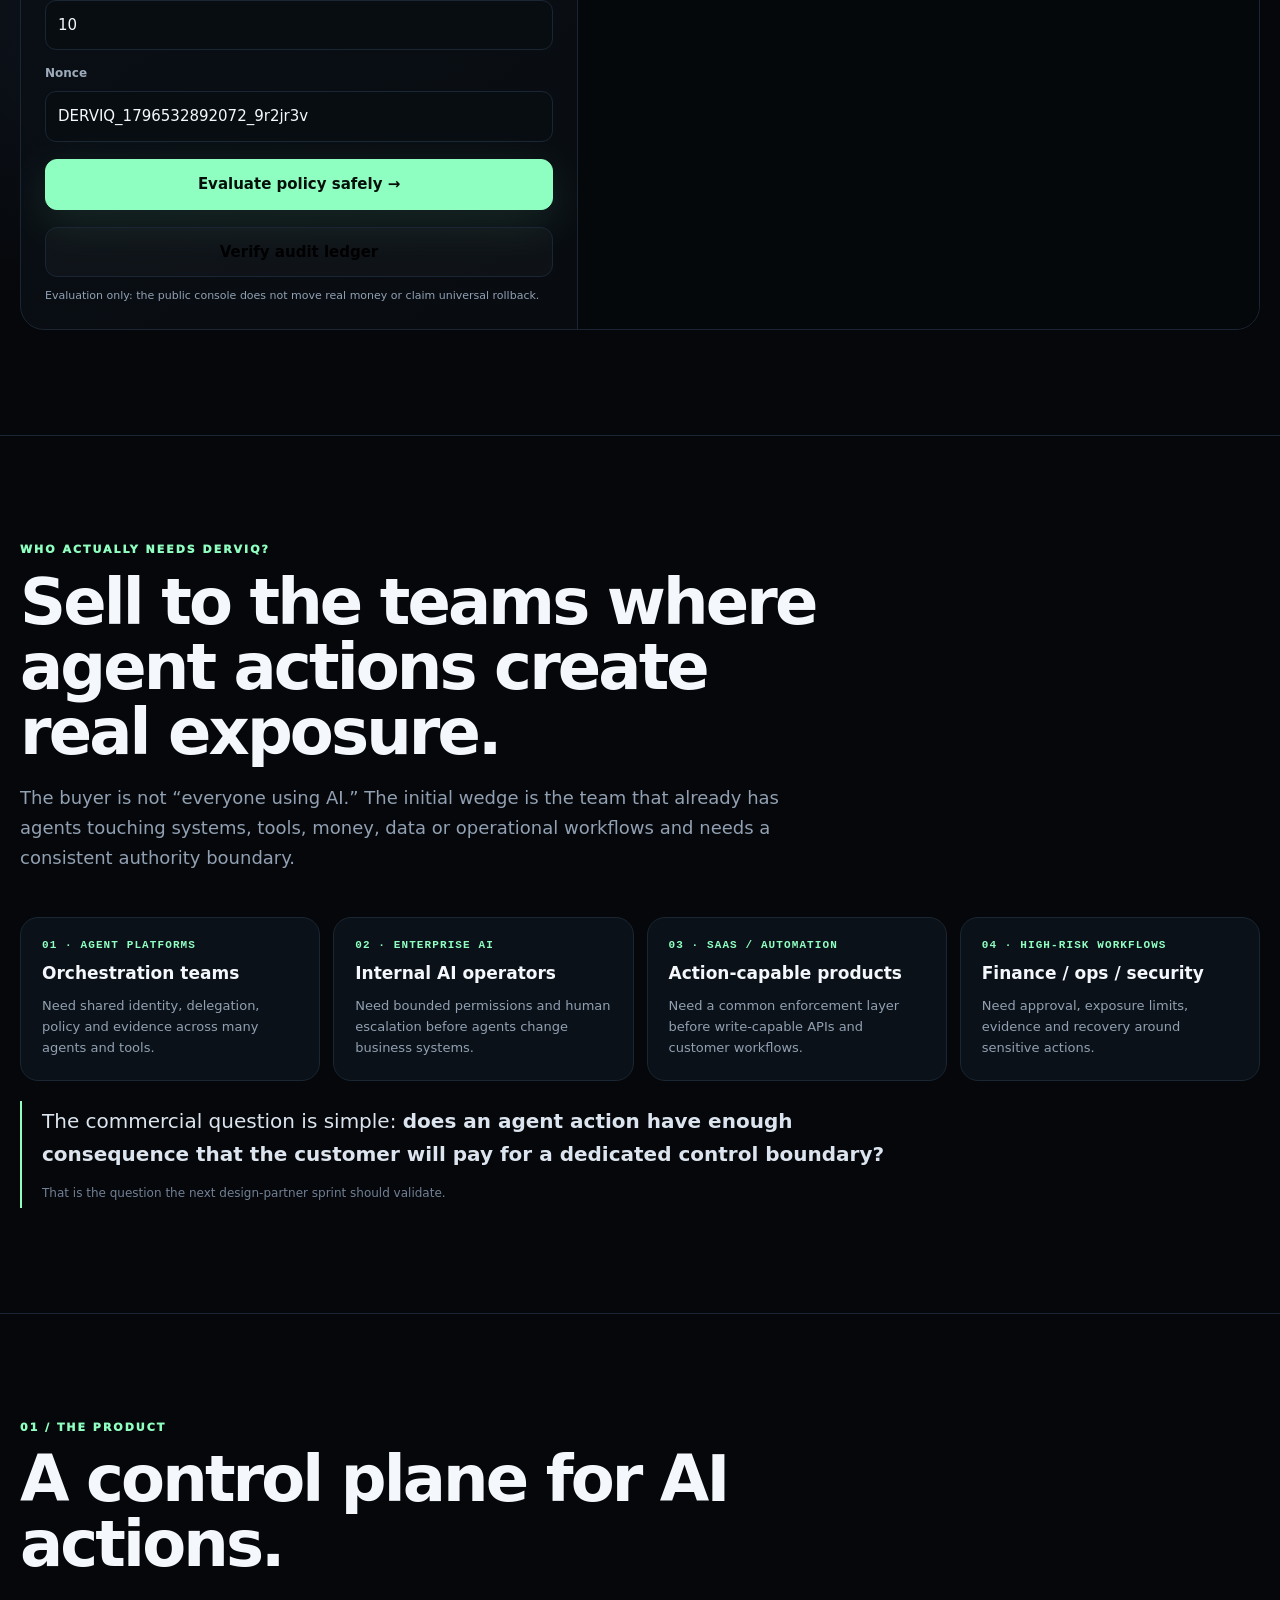
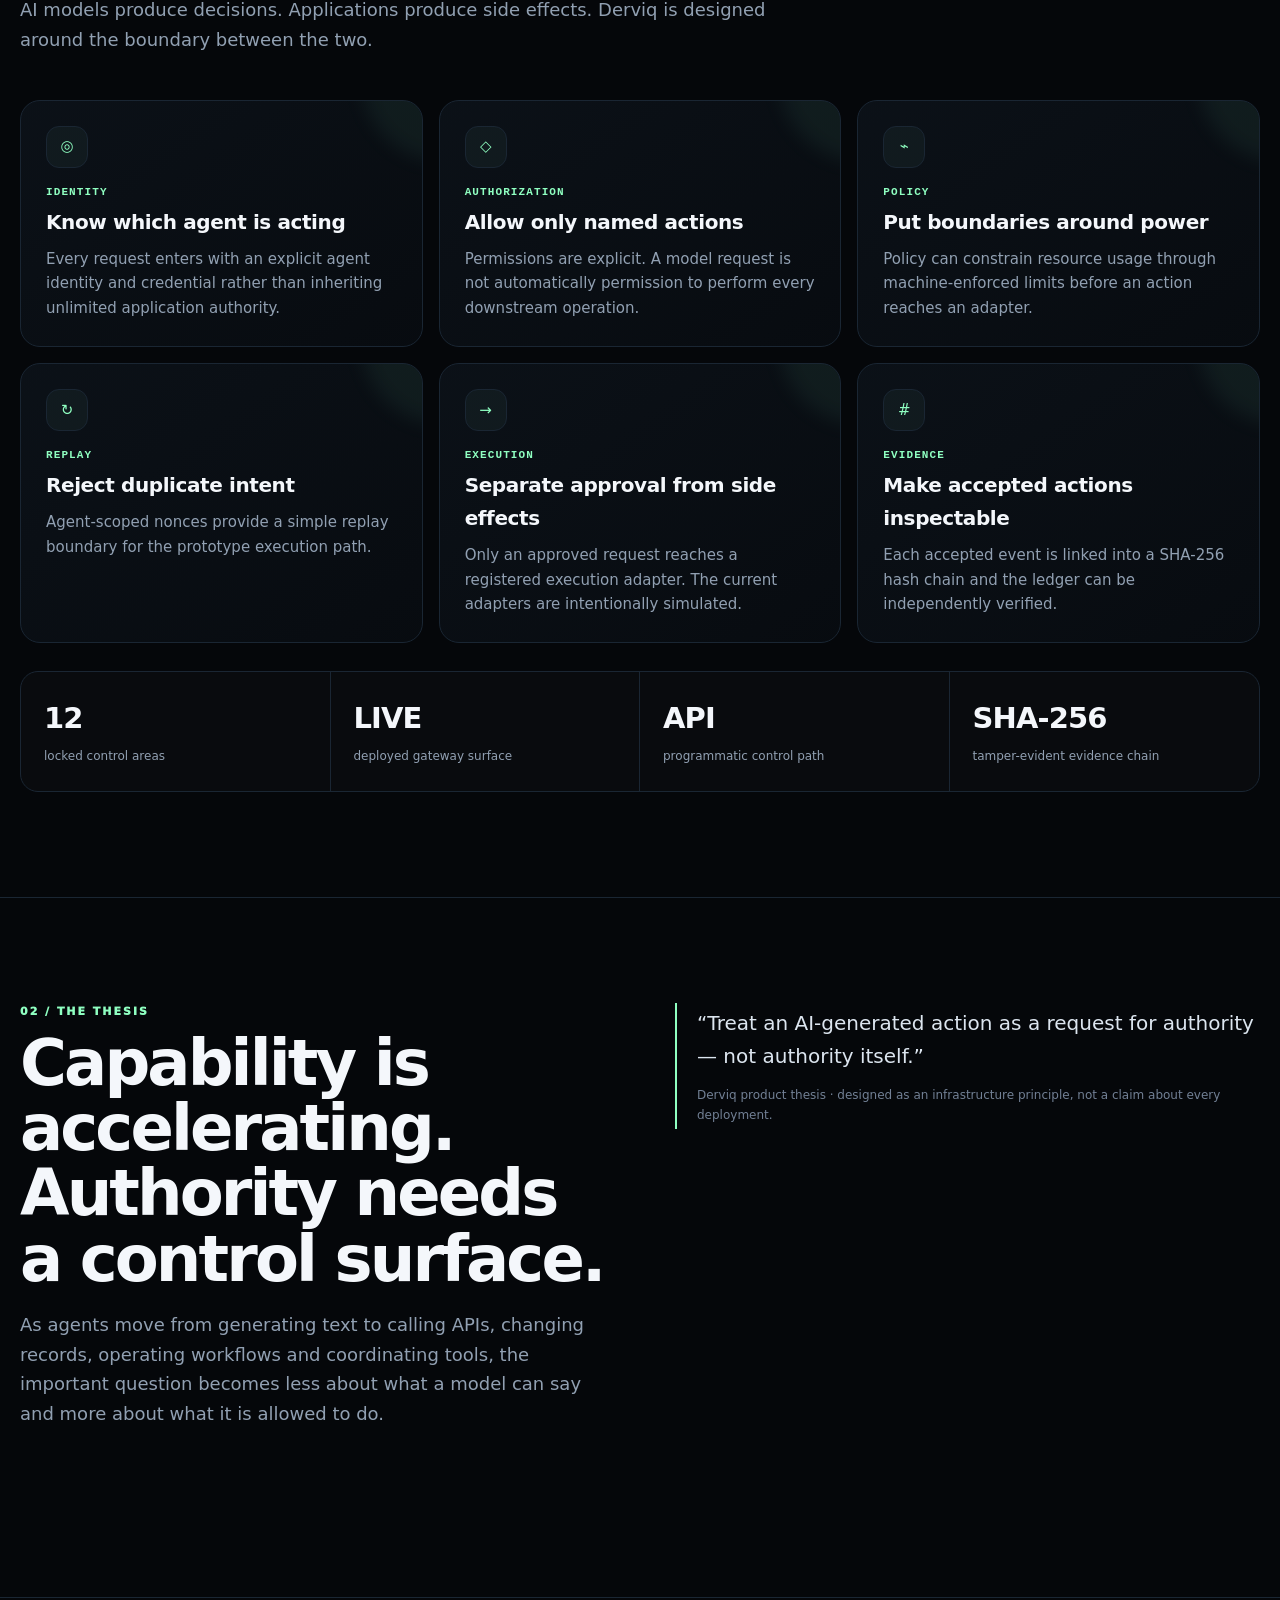
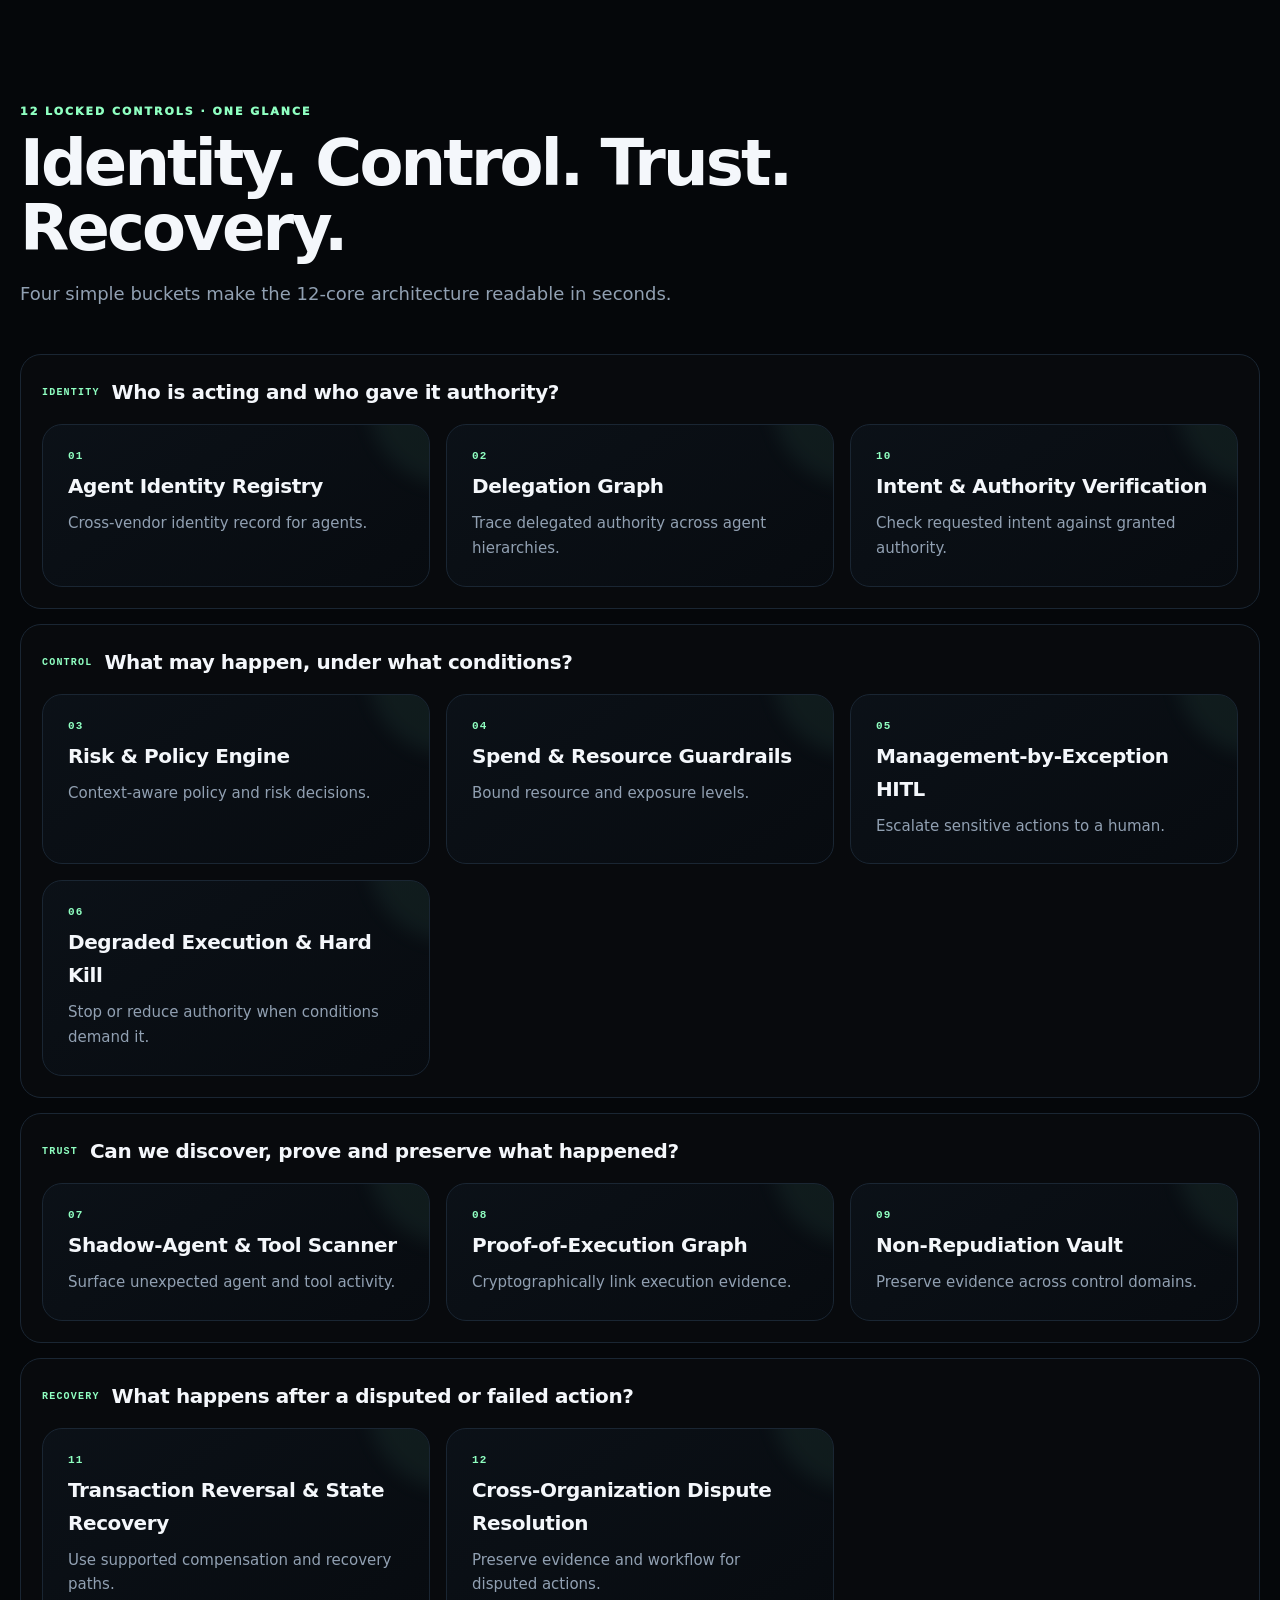
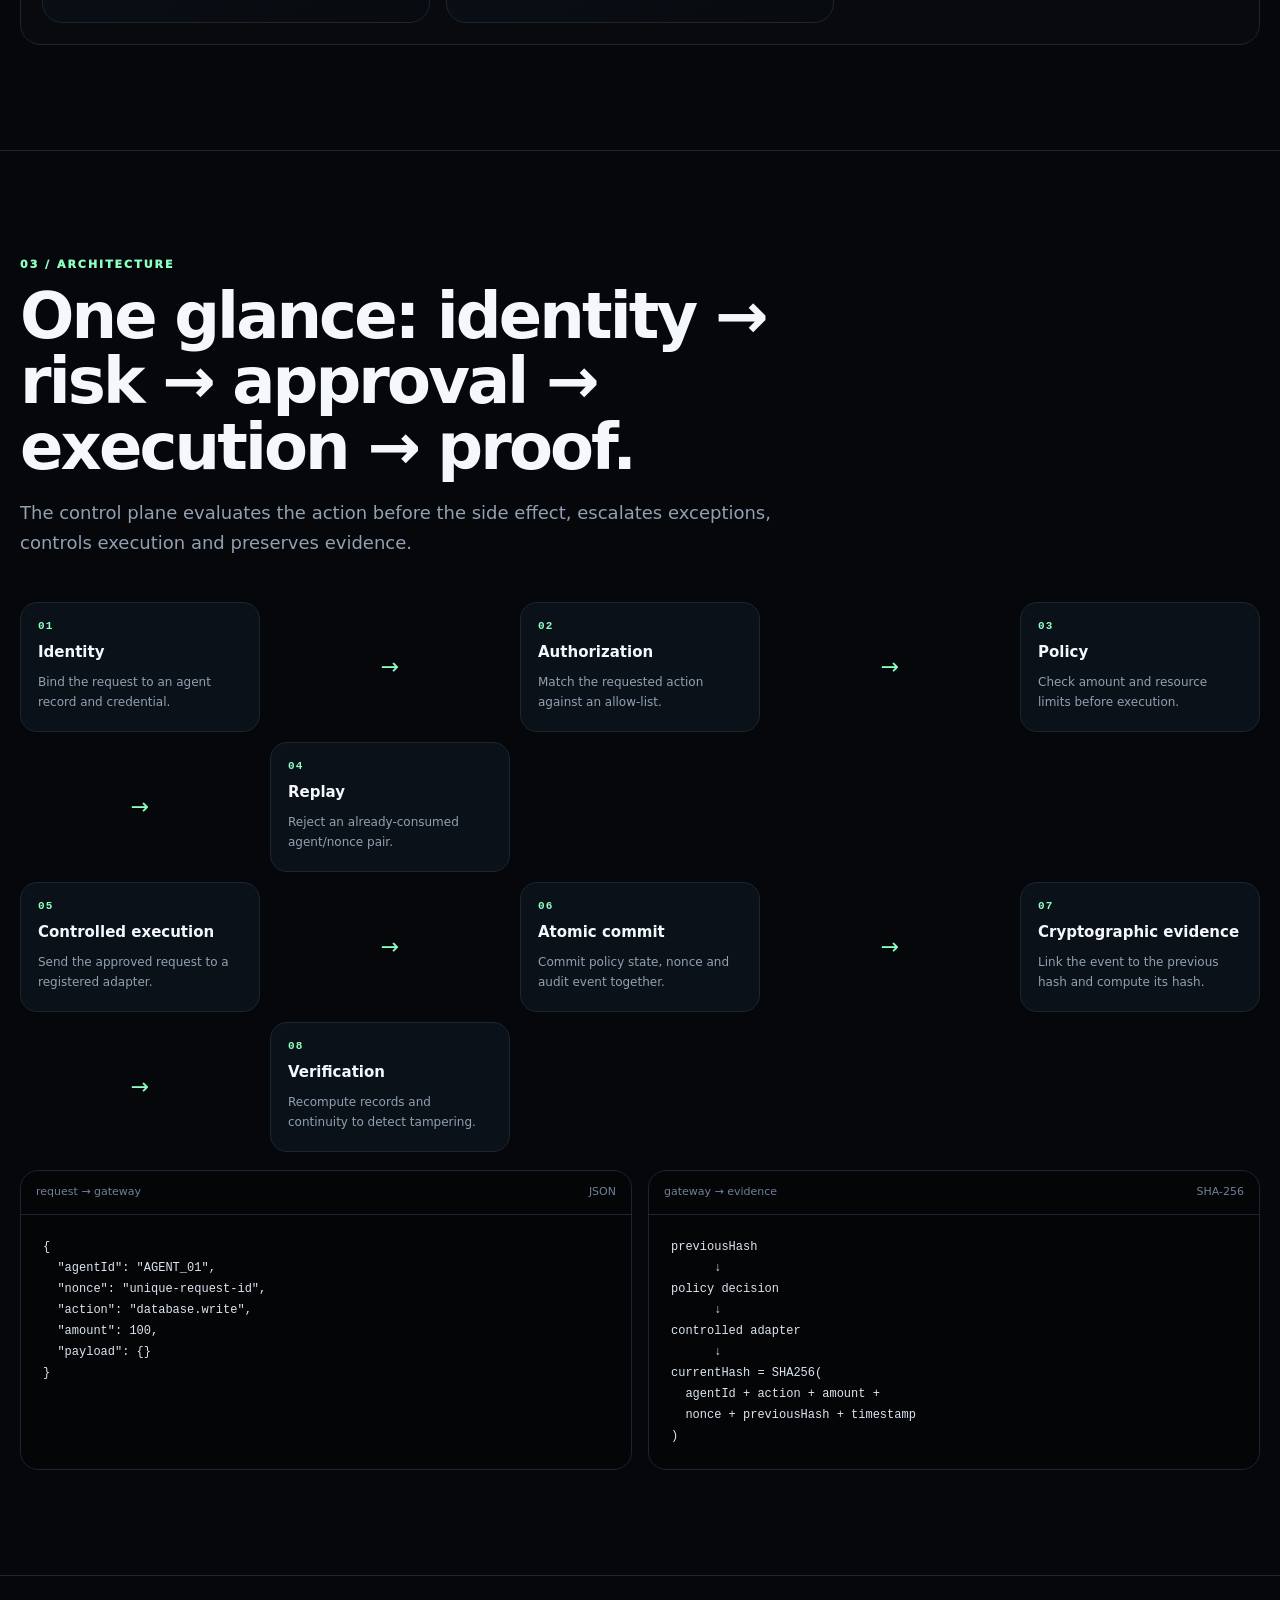
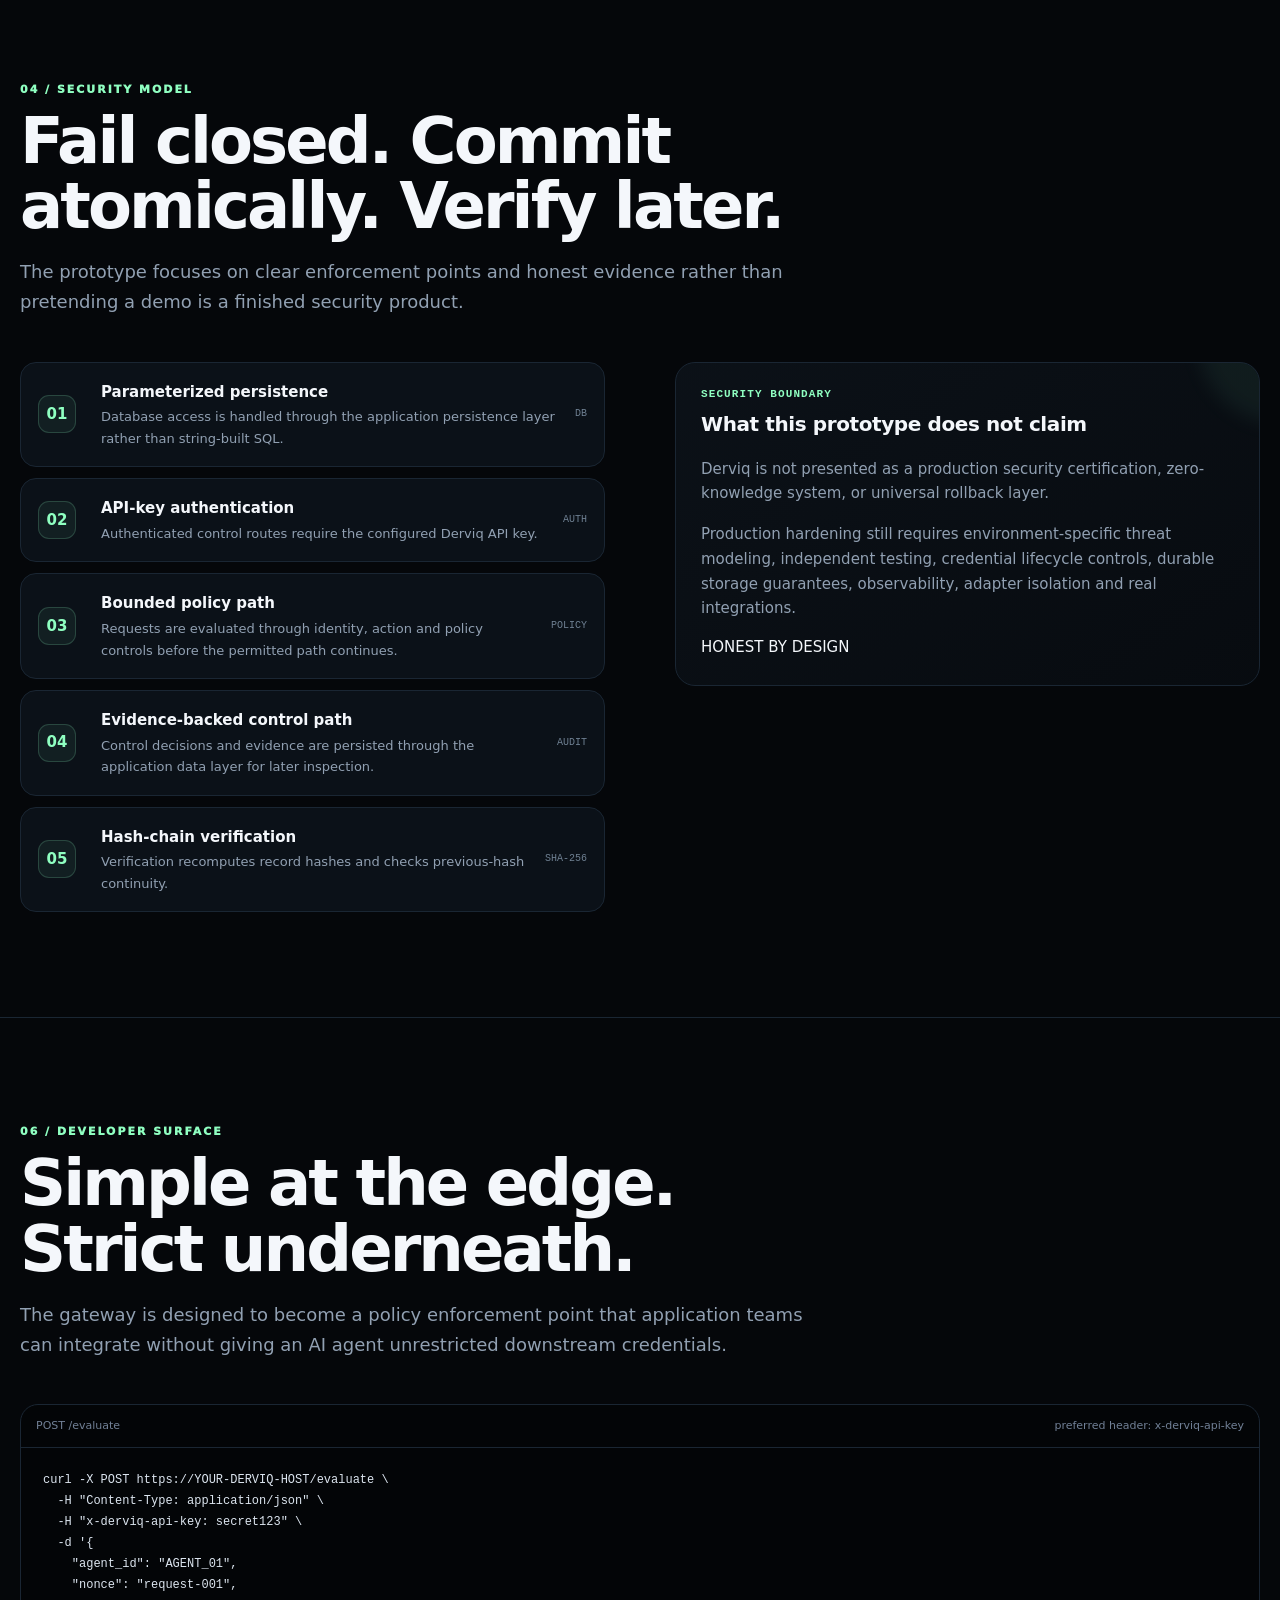
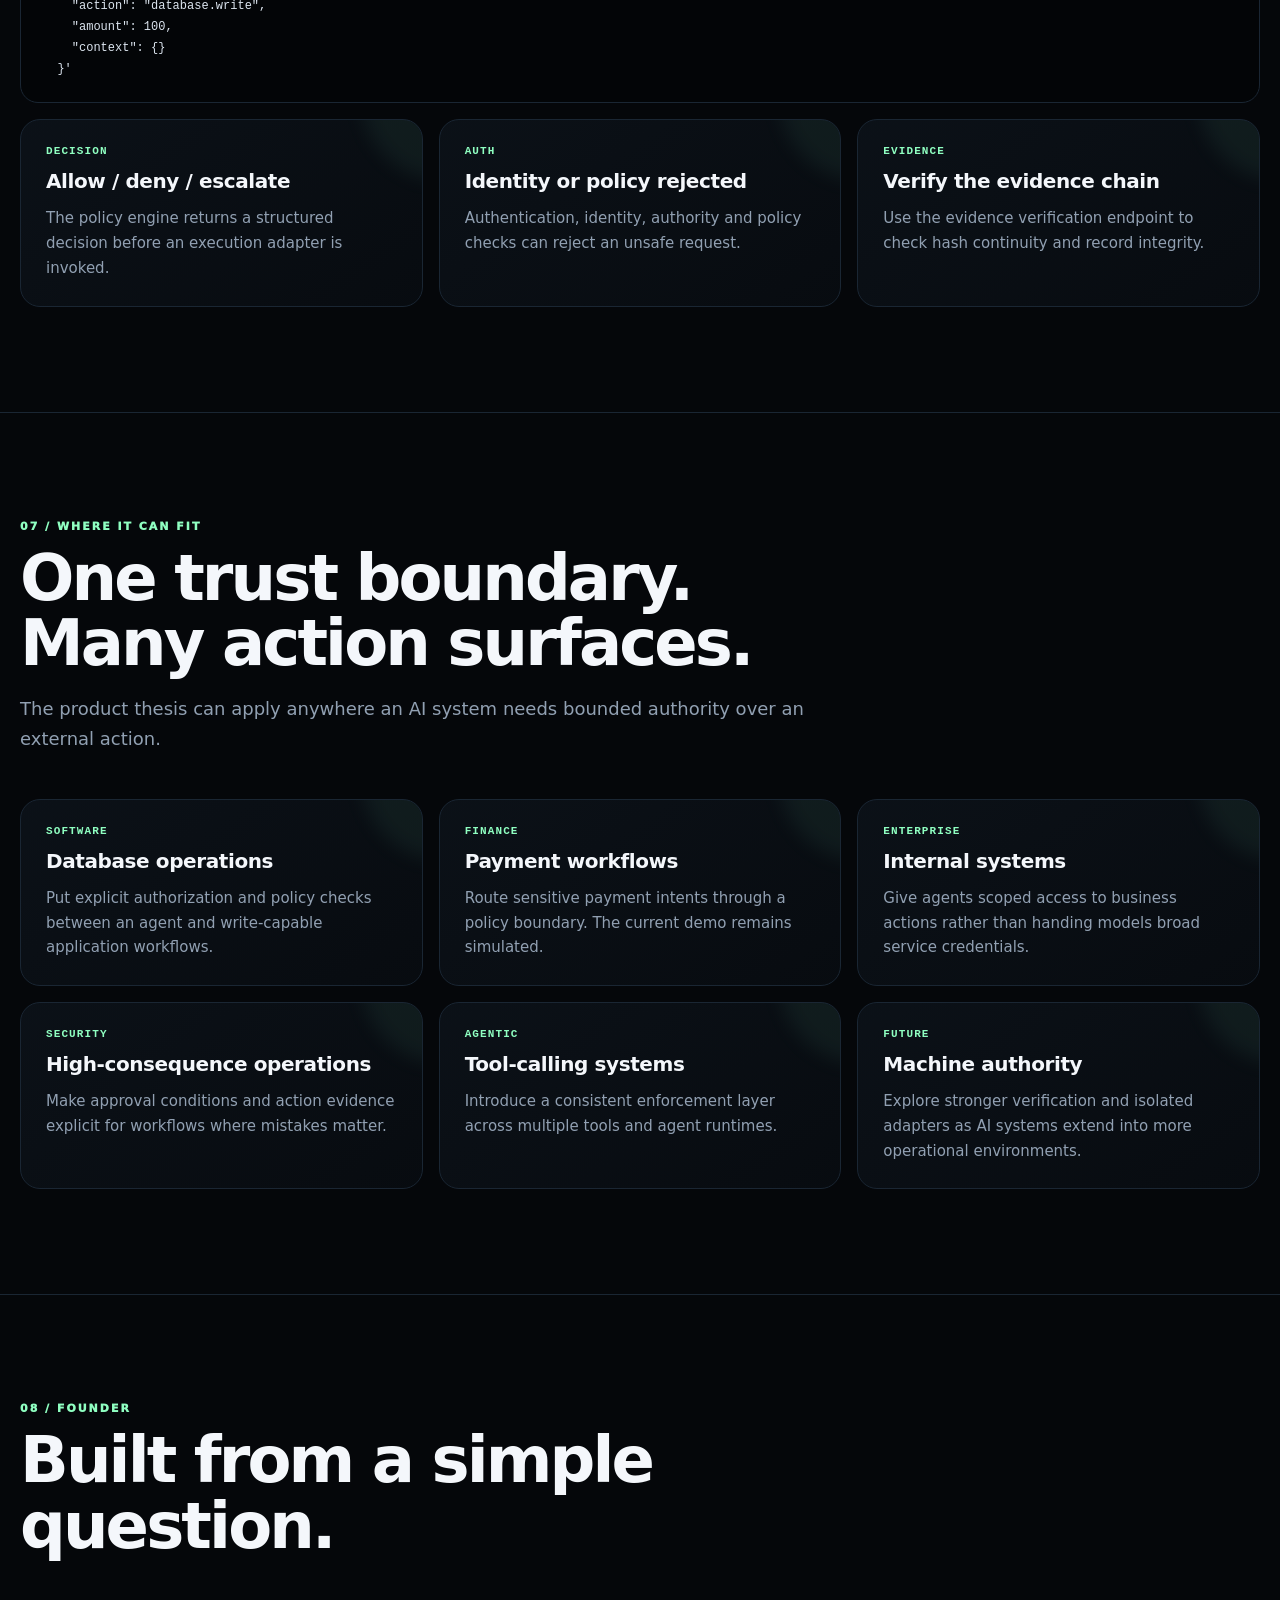
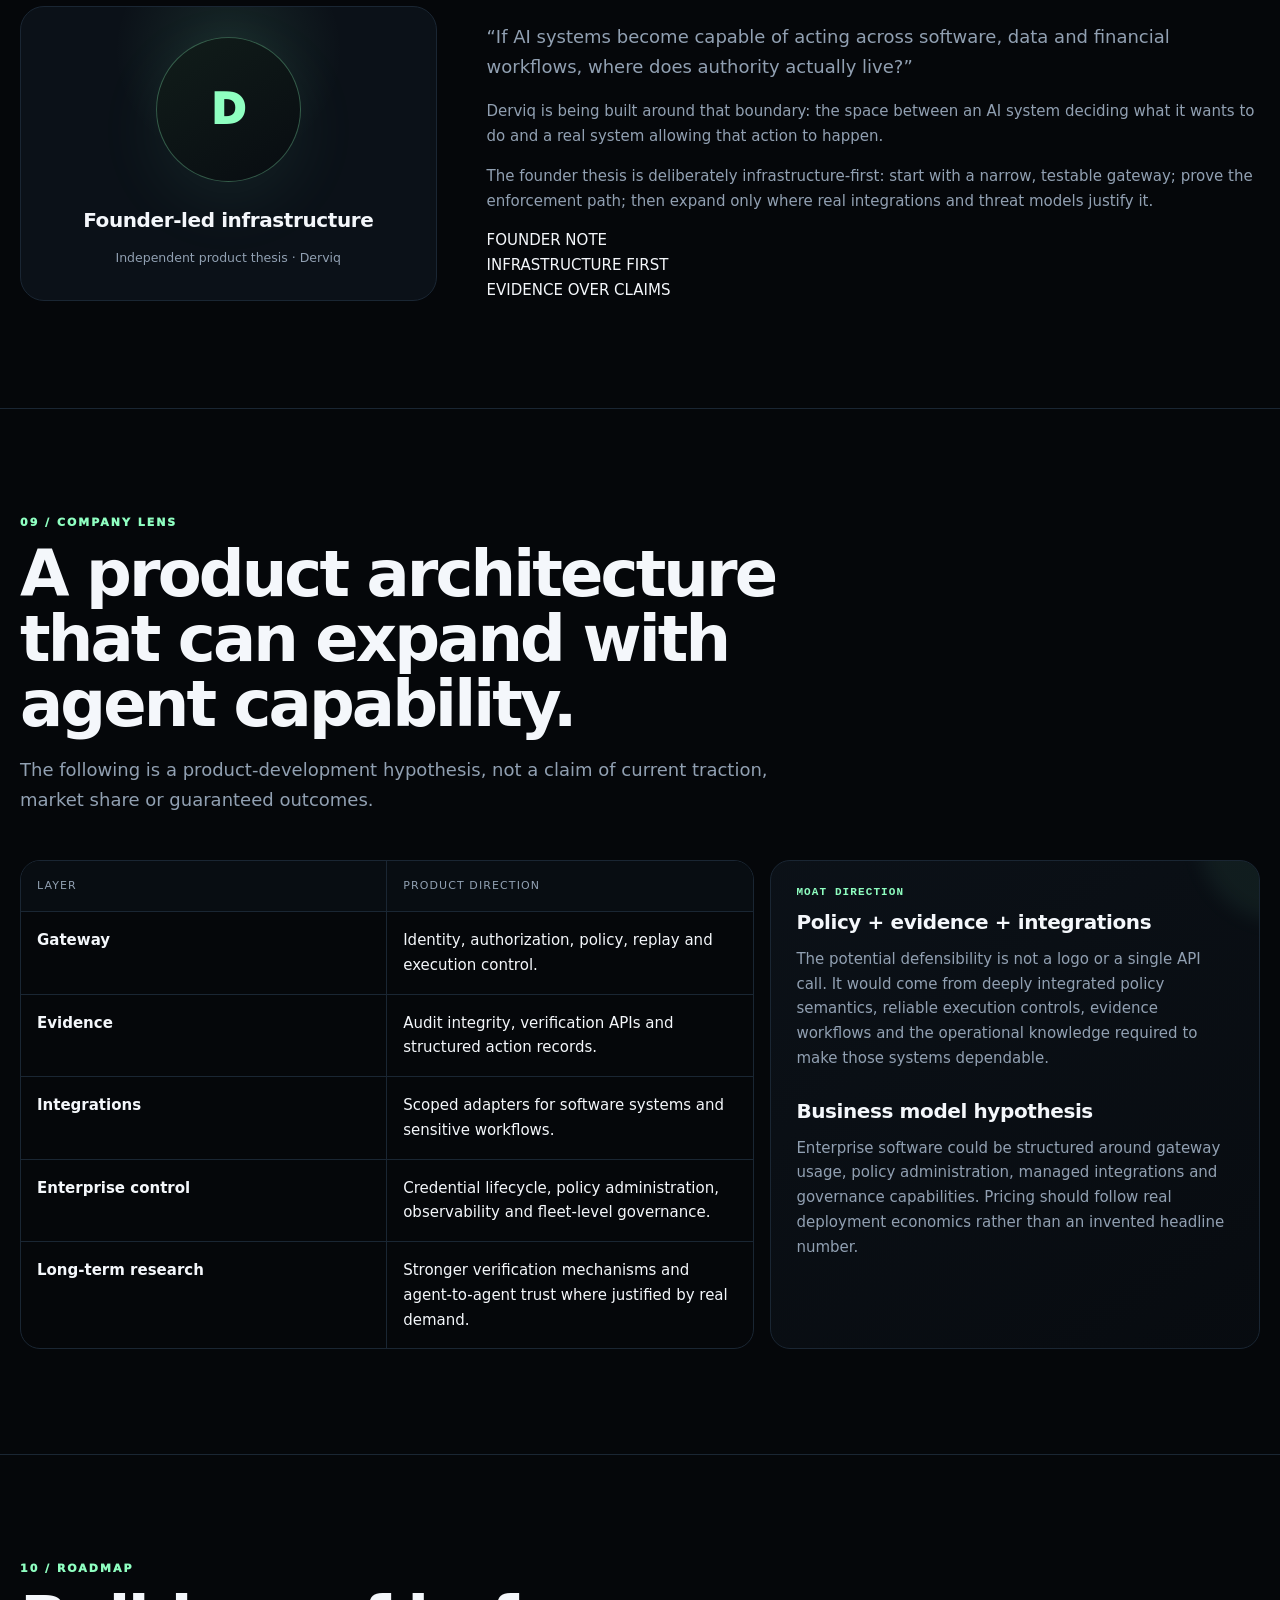
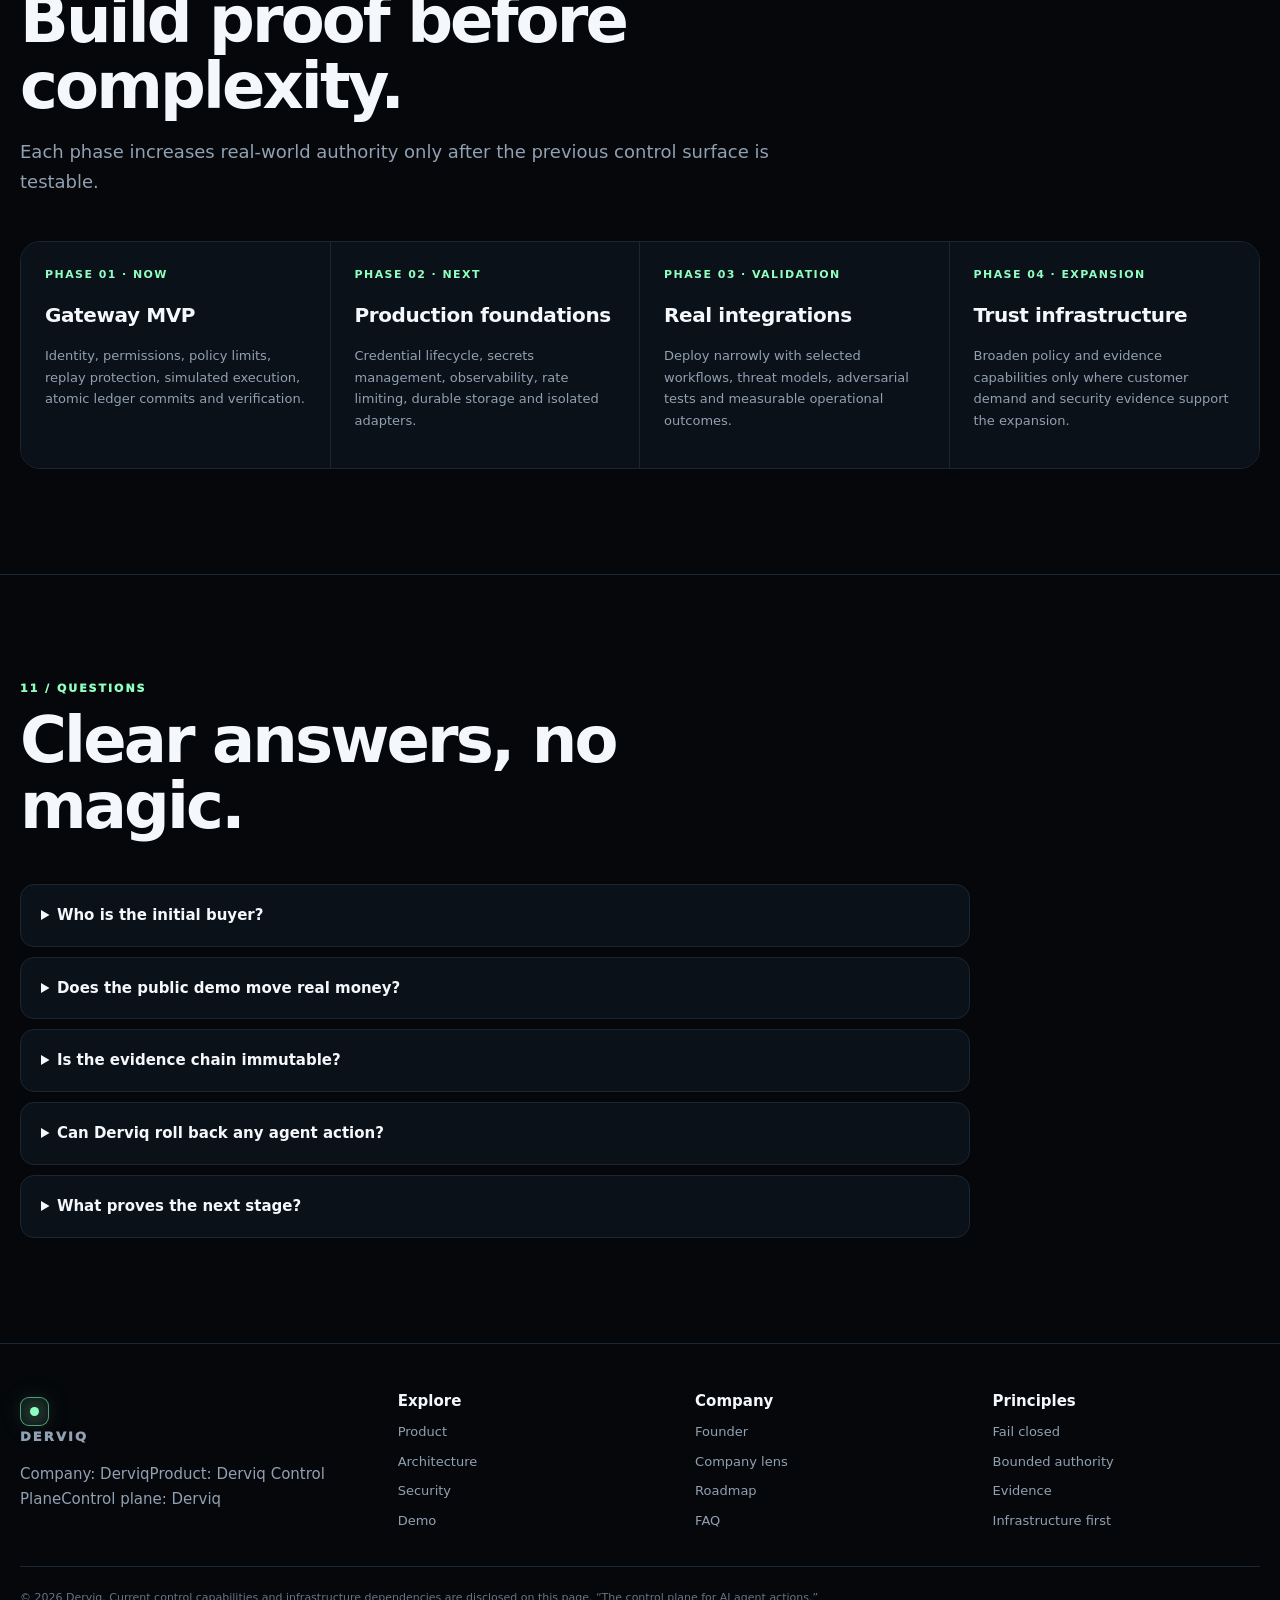
==== commit 7ba7f766: "Add files via upload" ====
--- a/web/index.html
+++ b/web/index.html
@@ -1,50 +1,459 @@
-<!doctype html><html lang="en"><head><meta charset="utf-8"><meta name="viewport" content="width=device-width,initial-scale=1"><meta name="theme-color" content="#05070c"><meta name="description" content="Derviq — Independent AI Agent Control Plane"><title>DERVIQ — Control AI Action</title><style>
-:root{--bg:#05070c;--p:#0b111b;--p2:#101925;--t:#f5f8fc;--m:#91a0b3;--l:#202c3b;--c:#61e8ff;--g:#65f2bd;--b:#75a8ff;--max:1240px}*{box-sizing:border-box}html{scroll-behavior:smooth}body{margin:0;background:radial-gradient(circle at 85% 0,#18345755,transparent 32rem),radial-gradient(circle at 0 20%,#0d596633,transparent 28rem),var(--bg);color:var(--t);font-family:Inter,system-ui,-apple-system,Segoe UI,sans-serif;line-height:1.65}a{color:inherit;text-decoration:none}.wrap{width:min(var(--max),calc(100% - 36px));margin:auto}nav{position:sticky;top:0;z-index:9;background:#05070cdd;backdrop-filter:blur(18px);border-bottom:1px solid #ffffff0b}.nav{height:68px;display:flex;align-items:center;justify-content:space-between}.brand{font-weight:900;letter-spacing:.18em}.links{display:flex;gap:20px;color:var(--m);font-size:12px}.links a:hover{color:#fff}.btn{display:inline-flex;padding:11px 16px;border:1px solid #2a3a4c;border-radius:11px;background:#0a1018;cursor:pointer;gap:8px;align-items:center;justify-content:center}.primary{background:linear-gradient(135deg,#eaffff,#a9ffd9);color:#061017;border:0;font-weight:900}.hero{padding:115px 0 100px;min-height:800px;display:grid;align-items:center}.heroGrid{display:grid;grid-template-columns:1.08fr .92fr;gap:65px;align-items:center}.ey{font-size:11px;color:var(--c);font-weight:900;letter-spacing:.18em;text-transform:uppercase}h1{font-size:clamp(50px,7.5vw,94px);line-height:.96;letter-spacing:-.06em;margin:18px 0 26px}h1 span{color:var(--g)}h2{font-size:clamp(34px,4.5vw,60px);line-height:1.03;letter-spacing:-.045em;margin:10px 0 20px}h3{line-height:1.15}.lead{color:#b7c3d1;font-size:18px;max-width:820px}.actions{display:flex;gap:12px;flex-wrap:wrap;margin:30px 0}.micro{color:#68788b;font-size:10px;letter-spacing:.13em}.panel,.card,.console,.quote,.step,.timeline{background:linear-gradient(145deg,#111a28e8,#080d14e8);border:1px solid var(--l);border-radius:22px;box-shadow:0 28px 90px #0004}.panel{padding:18px}.window{background:#05080d;border:1px solid #1e2a38;border-radius:15px;overflow:hidden}.bar{height:42px;padding:0 13px;display:flex;justify-content:space-between;align-items:center;border-bottom:1px solid #182330;color:#728298;font-size:11px}.live{color:var(--g);font-weight:900}.flow{padding:18px}.node{padding:14px;border:1px solid #273547;border-radius:11px;background:#0a1018}.node b{display:block}.node small{color:#718095}.arrow{text-align:center;color:#4b637b;padding:5px}.hash{font:11px ui-monospace,monospace;color:#7ce8ee;border:1px dashed #2a5362;padding:11px;border-radius:9px;margin-top:12px}section{padding:105px 0;border-top:1px solid #ffffff08}.head{max-width:900px;margin-bottom:44px}.grid{display:grid;grid-template-columns:repeat(3,1fr);gap:15px}.grid2{display:grid;grid-template-columns:repeat(2,1fr);gap:18px}.card{padding:26px}.card p,.step p,.timeline p,.faq p{color:var(--m)}.num{font-size:10px;color:var(--c);font-weight:900;letter-spacing:.15em}.icon{font-size:27px;color:var(--g)}.stats{display:grid;grid-template-columns:repeat(4,1fr);border:1px solid var(--l);border-radius:18px;overflow:hidden;margin-top:18px}.stat{padding:23px;border-right:1px solid var(--l)}.stat:last-child{border:0}.stat strong{font-size:28px;display:block}.stat span{color:var(--m);font-size:11px}.mega{display:grid;grid-template-columns:repeat(4,1fr);gap:1px;background:var(--l);border:1px solid var(--l);border-radius:18px;overflow:hidden}.mega div{background:#080e16;padding:24px;min-height:180px}.mega b{font-size:11px;color:var(--c)}.mega p{color:var(--m);font-size:13px}.steps{display:grid;gap:12px}.step{display:grid;grid-template-columns:65px 1fr;padding:27px;gap:18px}.stepNo{font-size:34px;color:var(--g);font-weight:900}.arch{display:grid;grid-template-columns:1fr 1fr;gap:20px}.flowList{display:grid;gap:9px}.flowItem{display:grid;grid-template-columns:45px 1fr auto;gap:12px;align-items:center;border:1px solid var(--l);border-radius:13px;background:#080e16;padding:15px}.badge{border:1px solid #2b465a;color:#86cbd8;border-radius:99px;padding:4px 8px;font-size:9px}.orbit{min-height:500px;display:grid;place-items:center}.orb{width:320px;height:320px;border:1px dashed #315066;border-radius:50%;display:grid;place-items:center;position:relative}.core{width:115px;height:115px;border-radius:30px;background:linear-gradient(135deg,#e8ffff,#78ffca);color:#061017;display:grid;place-items:center;text-align:center;font-weight:900;z-index:2}.orb label{position:absolute;color:#8294a8;font-size:10px;text-transform:uppercase;letter-spacing:.12em}.a{top:20px}.b{right:0;top:110px}.c{right:35px;bottom:30px}.d{left:30px;bottom:30px}.e{left:0;top:110px}.code{background:#04070b;border:1px solid #1d2c3b;border-radius:16px;overflow:auto}.codebar{padding:11px 15px;border-bottom:1px solid #182330;color:#718095;font-size:11px}.code pre{margin:0;padding:20px;color:#bfeaf1;font:12px/1.7 ui-monospace,monospace}.quote{padding:34px;font-size:24px;line-height:1.45}.quote small{display:block;color:#6f7f91;font-size:11px;margin-top:16px}.founder{display:grid;grid-template-columns:.65fr 1.35fr;gap:20px}.founderCard{text-align:center}.avatar{width:120px;height:120px;border-radius:50%;display:grid;place-items:center;margin:0 auto 20px;background:linear-gradient(135deg,#eaffff,#72ffc8);color:#061017;font-size:45px;font-weight:900}.name{font-size:31px;font-weight:900}.age{color:var(--c);font-size:11px;letter-spacing:.15em}.pill{display:inline-block;border:1px solid #294154;border-radius:99px;padding:5px 9px;font-size:9px;color:#8ca1b5;margin:3px}.timeline{padding:25px;display:grid;gap:1px}.tl{display:grid;grid-template-columns:160px 1fr;padding:25px 0;border-bottom:1px solid var(--l)}.tl:last-child{border:0}.year{color:var(--g);font-weight:900;font-size:12px}.table{border:1px solid var(--l);border-radius:17px;overflow:hidden}.row{display:grid;grid-template-columns:1fr 2fr;border-bottom:1px solid var(--l)}.row:last-child{border:0}.row>div{padding:17px}.row>div:first-child{background:#080e16;font-weight:800}.row p{margin:0;color:var(--m)}.faq details{padding:20px 0;border-bottom:1px solid var(--l)}summary{cursor:pointer;font-weight:800}.console{padding:24px}.consoleGrid{display:grid;grid-template-columns:.8fr 1.2fr;gap:18px}.form{display:grid;gap:8px}.form label{font-size:10px;color:#8392a4;letter-spacing:.1em;text-transform:uppercase}.form input,.form select{padding:12px;border:1px solid #2b3a4d;border-radius:10px;background:#070c12;color:white}.result{background:#04070b;border:1px solid #1d2c3b;border-radius:14px;min-height:370px}.resultHead{padding:12px 15px;border-bottom:1px solid #182330;display:flex;justify-content:space-between}.result pre{padding:18px;margin:0;white-space:pre-wrap;color:#bfeaf1;font:12px/1.7 ui-monospace,monospace}.cta{text-align:center;padding:120px 0}.cta p{max-width:760px;margin:auto;color:var(--m)}footer{border-top:1px solid var(--l);padding:50px 0;color:#718095}.foot{display:grid;grid-template-columns:2fr 1fr 1fr 1fr;gap:25px}.foot b{color:#cdd7e2}.foot a{display:block;font-size:12px;margin:7px 0}.reveal{opacity:0;transform:translateY(18px);transition:.6s}.reveal.in{opacity:1;transform:none}.toast{position:fixed;right:18px;bottom:18px;background:#eaffff;color:#061017;padding:12px 15px;border-radius:11px;font-weight:800;transform:translateY(100px);transition:.2s;z-index:20}.toast.show{transform:none}@media(max-width:900px){.links{display:none}.heroGrid,.arch,.founder,.consoleGrid{grid-template-columns:1fr}.grid,.usecases{grid-template-columns:1fr 1fr}.mega{grid-template-columns:1fr 1fr}.stats{grid-template-columns:1fr 1fr}.foot{grid-template-columns:1fr 1fr}}@media(max-width:600px){.wrap{width:calc(100% - 24px)}.hero{padding:75px 0}.grid,.grid2,.mega,.stats,.foot{grid-template-columns:1fr}.row,.tl{grid-template-columns:1fr}.row>div:first-child{border-bottom:1px solid var(--l)}section{padding:75px 0}}
-</style></head><body>
-<nav><div class="wrap nav"><a class="brand" href="#top">◆ DERVIQ</a><div class="links"><a href="#product">Product</a><a href="#how">How it works</a><a href="#use">Use cases</a><a href="#founder">Founder</a><a href="#roadmap">Roadmap</a><a href="#faq">FAQ</a></div><a class="btn primary" href="#console">Open Console →</a></div></nav>
+<!DOCTYPE html>
+
+<html lang="en">
+<head>
+<meta charset="utf-8"/>
+<meta content="width=device-width,initial-scale=1" name="viewport"/>
+<title>Derviq — The trust layer between AI and action.</title>
+<meta content="Derviq Gateway is an AI action verification and policy enforcement gateway. Identity, authorization, policy, replay protection, controlled execution and cryptographic audit in one trust layer." name="description"/>
+<meta content="#07090d" name="theme-color"/>
+<style>
+:root{
+  --bg:#05070a;--bg2:#080d12;--panel:#0b1118;--panel2:#0e161f;--line:#1a2633;
+  --text:#f4f7fb;--muted:#91a0b2;--soft:#c8d2de;--mint:#8fffc1;--blue:#79a7ff;
+  --yellow:#f4d58a;--red:#ff8e8e;--max:1240px;--radius:20px;
+}
+*{box-sizing:border-box}
+html{scroll-behavior:smooth}
+body{margin:0;background:
+radial-gradient(900px 500px at 80% -10%,rgba(143,255,193,.11),transparent 60%),
+radial-gradient(700px 500px at 10% 20%,rgba(121,167,255,.08),transparent 60%),var(--bg);
+color:var(--text);font:15px/1.65 Inter,ui-sans-serif,system-ui,-apple-system,BlinkMacSystemFont,"Segoe UI",sans-serif}
+body:before{content:"";position:fixed;inset:0;pointer-events:none;opacity:.18;background-image:linear-gradient(rgba(255,255,255,.025) 1px,transparent 1px),linear-gradient(90deg,rgba(255,255,255,.025) 1px,transparent 1px);background-size:48px 48px;mask-image:linear-gradient(to bottom,#000,transparent 85%)}
+a{color:inherit;text-decoration:none}
+button,input,select,textarea{font:inherit}
+button{cursor:pointer}
+.wrap{width:min(var(--max),calc(100% - 40px));margin:auto}
+.nav{height:76px;display:flex;align-items:center;justify-content:space-between;border-bottom:1px solid var(--line);position:relative;z-index:20}
+.logo{display:flex;align-items:center;gap:10px;font-weight:950;letter-spacing:.16em;font-size:18px}
+.logo-mark{width:29px;height:29px;border:1px solid rgba(143,255,193,.55);border-radius:9px;display:grid;place-items:center;background:rgba(143,255,193,.07);box-shadow:0 0 30px rgba(143,255,193,.08)}
+.logo-mark:after{content:"";width:9px;height:9px;border-radius:50%;background:var(--mint);box-shadow:0 0 18px var(--mint)}
+.navlinks{display:flex;gap:24px;color:var(--muted);font-size:13px}
+.navlinks a:hover{color:var(--text)}
+.nav-actions{display:flex;gap:9px;align-items:center}
+.pill{border:1px solid var(--line);padding:8px 12px;border-radius:999px;color:var(--soft);font-size:12px;background:rgba(255,255,255,.02)}
+.btn{display:inline-flex;align-items:center;justify-content:center;gap:9px;border:1px solid var(--line);border-radius:12px;padding:12px 17px;font-weight:850;transition:.2s;min-height:44px}
+.btn:hover{transform:translateY(-2px);border-color:#314356}
+.btn-primary{background:var(--mint);color:#06100b;border-color:var(--mint);box-shadow:0 12px 45px rgba(143,255,193,.12)}
+.btn-ghost{background:rgba(255,255,255,.025)}
+.menu{display:none;background:none;border:1px solid var(--line);color:var(--text);border-radius:10px;padding:9px}
+.hero{padding:115px 0 105px;display:grid;grid-template-columns:1.1fr .9fr;gap:70px;align-items:center}
+.eyebrow{font-size:11px;font-weight:950;letter-spacing:.18em;text-transform:uppercase;color:var(--mint)}
+.hero h1{font-size:clamp(55px,7.5vw,102px);line-height:.91;letter-spacing:-.065em;margin:20px 0 25px;max-width:900px}
+.hero h1 em{font-style:normal;color:var(--mint)}
+.hero-lead{font-size:20px;line-height:1.55;color:var(--muted);max-width:730px}
+.hero-actions{display:flex;gap:12px;flex-wrap:wrap;margin-top:32px}
+.micro{margin-top:22px;color:#657487;font-size:12px}
+.hero-card{border:1px solid var(--line);background:linear-gradient(145deg,rgba(17,28,26,.88),rgba(9,13,19,.96));border-radius:28px;padding:24px;box-shadow:0 30px 100px rgba(0,0,0,.32)}
+.window-top{display:flex;justify-content:space-between;align-items:center;border-bottom:1px solid var(--line);padding-bottom:15px}
+.dots{display:flex;gap:6px}.dots i{width:7px;height:7px;border-radius:50%;background:#334252}
+.live{display:flex;align-items:center;gap:7px;color:var(--mint);font-size:11px;font-weight:800}.live:before{content:"";width:7px;height:7px;border-radius:50%;background:var(--mint);box-shadow:0 0 13px var(--mint)}
+.arch-flow{padding:22px 0 6px;display:grid;gap:8px}
+.arch-node{border:1px solid var(--line);background:rgba(5,8,12,.7);border-radius:13px;padding:13px 15px;display:flex;align-items:center;justify-content:space-between}
+.arch-node small{color:var(--muted)}
+.arch-arrow{text-align:center;color:var(--mint);font-size:12px}
+.hash{font:11px ui-monospace,SFMono-Regular,Menlo,monospace;color:#8193a8;word-break:break-all}
+section{padding:105px 0;border-top:1px solid var(--line)}
+.section-head{max-width:800px;margin-bottom:45px}
+.kicker{color:var(--mint);font-size:11px;font-weight:950;letter-spacing:.18em;text-transform:uppercase}
+h2{font-size:clamp(38px,5vw,65px);letter-spacing:-.045em;line-height:1.02;margin:10px 0 18px}
+h3{font-size:20px;letter-spacing:-.02em;margin:8px 0}
+.lead{font-size:18px;color:var(--muted);max-width:800px}
+.grid{display:grid;grid-template-columns:repeat(3,1fr);gap:16px}
+.grid-2{display:grid;grid-template-columns:repeat(2,1fr);gap:16px}
+.card{background:linear-gradient(145deg,rgba(12,18,25,.94),rgba(8,12,17,.94));border:1px solid var(--line);border-radius:var(--radius);padding:25px;position:relative;overflow:hidden}
+.card:after{content:"";position:absolute;width:160px;height:160px;right:-100px;top:-100px;background:rgba(143,255,193,.06);border-radius:50%;filter:blur(10px)}
+.card p{color:var(--muted);margin:7px 0 0}
+.num{color:var(--mint);font:800 11px ui-monospace,monospace;letter-spacing:.1em}
+.icon{width:42px;height:42px;border-radius:13px;border:1px solid var(--line);display:grid;place-items:center;margin-bottom:18px;color:var(--mint);background:rgba(143,255,193,.045)}
+.icon svg{width:20px;height:20px}
+.statbar{display:grid;grid-template-columns:repeat(4,1fr);border:1px solid var(--line);border-radius:18px;overflow:hidden;margin-top:28px;background:rgba(255,255,255,.015)}
+.stat{padding:23px;border-right:1px solid var(--line)}.stat:last-child{border:0}.stat strong{display:block;font-size:29px;letter-spacing:-.03em}.stat span{color:var(--muted);font-size:12px}
+.split{display:grid;grid-template-columns:1fr 1fr;gap:70px;align-items:start}
+.layers{display:grid;gap:11px}
+.layer{border:1px solid var(--line);border-radius:16px;padding:17px;background:var(--panel);display:grid;grid-template-columns:50px 1fr auto;gap:13px;align-items:center}
+.layer-no{width:38px;height:38px;border-radius:11px;background:rgba(143,255,193,.06);border:1px solid rgba(143,255,193,.18);display:grid;place-items:center;color:var(--mint);font-weight:900}
+.layer p{margin:2px 0 0;color:var(--muted);font-size:13px}.layer b{font-size:15px}.layer code{font-size:10px;color:#6f8092}
+.flow-wide{display:grid;grid-template-columns:repeat(5,1fr);gap:10px;align-items:center}
+.flow-box{min-height:130px;border:1px solid var(--line);background:var(--panel);border-radius:17px;padding:17px}
+.flow-box strong{display:block;margin:8px 0}.flow-box p{color:var(--muted);font-size:12px;margin:0}
+.flow-line{color:var(--mint);text-align:center;font-size:22px}
+.code{border:1px solid var(--line);background:#030507;border-radius:18px;overflow:hidden}
+.codebar{display:flex;justify-content:space-between;align-items:center;padding:12px 15px;border-bottom:1px solid var(--line);color:#718096;font-size:11px}
+pre{margin:0;padding:22px;overflow:auto;color:#dce5ef;font:12px/1.75 ui-monospace,SFMono-Regular,Menlo,monospace}
+code{font-family:ui-monospace,SFMono-Regular,Menlo,monospace}
+.green{color:var(--mint)}.blue{color:var(--blue)}.yellow{color:var(--yellow)}.red{color:var(--red)}
+.demo{border:1px solid var(--line);border-radius:24px;background:linear-gradient(145deg,#0b1118,#070a0e);overflow:hidden}
+.demo-head{padding:20px 22px;border-bottom:1px solid var(--line);display:flex;justify-content:space-between;gap:20px;align-items:center}
+.demo-body{display:grid;grid-template-columns:.9fr 1.1fr}
+.form{padding:24px;border-right:1px solid var(--line)}
+.result{padding:24px;background:#05080b;min-height:380px}
+label{display:block;color:#9eabba;font-size:12px;font-weight:750;margin:14px 0 7px}
+input,select{width:100%;border:1px solid var(--line);background:#080d12;color:var(--text);border-radius:11px;padding:12px;outline:none}
+input:focus,select:focus{border-color:#3a5269;box-shadow:0 0 0 3px rgba(121,167,255,.07)}
+.form .btn{width:100%;margin-top:17px}
+.result-top{display:flex;justify-content:space-between;align-items:center;margin-bottom:15px}.status{padding:5px 9px;border-radius:999px;font-size:10px;font-weight:900;letter-spacing:.08em;border:1px solid var(--line);color:var(--muted)}
+.output{border:1px solid var(--line);border-radius:13px;padding:14px;background:#030507;min-height:280px}
+.output pre{padding:0;max-height:310px}
+.quote{border-left:2px solid var(--mint);padding:4px 0 4px 20px;font-size:20px;color:#dce5ef;max-width:900px}
+.quote small{display:block;color:#728095;font-size:12px;margin-top:13px}
+.founder{display:grid;grid-template-columns:.7fr 1.3fr;gap:50px;align-items:center}
+.founder-card{border:1px solid var(--line);border-radius:24px;background:radial-gradient(circle at 50% 15%,rgba(143,255,193,.1),transparent 35%),var(--panel);padding:30px;text-align:center}
+.avatar{width:145px;height:145px;border-radius:50%;margin:0 auto 22px;border:1px solid rgba(143,255,193,.3);display:grid;place-items:center;background:linear-gradient(145deg,#111d1a,#080c11);font-size:42px;font-weight:950;color:var(--mint);box-shadow:0 20px 70px rgba(143,255,193,.07)}
+.founder-card small{color:var(--muted)}
+.investor-grid{display:grid;grid-template-columns:1.2fr .8fr;gap:16px}
+.matrix{border:1px solid var(--line);border-radius:20px;overflow:hidden}
+.row{display:grid;grid-template-columns:1fr 1fr;border-bottom:1px solid var(--line)}.row:last-child{border:0}.row div{padding:16px;border-right:1px solid var(--line)}.row div:last-child{border:0}.row.head{color:var(--muted);font-size:11px;text-transform:uppercase;letter-spacing:.1em;background:#080d12}
+.roadmap{display:grid;grid-template-columns:repeat(4,1fr);gap:0;border:1px solid var(--line);border-radius:20px;overflow:hidden}
+.phase{padding:24px;background:var(--panel);border-right:1px solid var(--line);min-height:220px}.phase:last-child{border:0}.phase b{display:block;color:var(--mint);font-size:11px;letter-spacing:.13em}.phase h3{margin-top:15px}.phase p{color:var(--muted);font-size:13px}
+.faq{display:grid;gap:10px;max-width:950px}.faq details{border:1px solid var(--line);border-radius:14px;background:var(--panel);padding:18px 20px}.faq summary{cursor:pointer;font-weight:800}.faq p{color:var(--muted);margin:13px 0 0}
+.cta{padding:100px 0}.cta-box{border:1px solid rgba(143,255,193,.2);border-radius:28px;padding:55px;background:radial-gradient(circle at 85% 20%,rgba(143,255,193,.12),transparent 35%),linear-gradient(145deg,#0c1714,#080c11);display:flex;justify-content:space-between;gap:40px;align-items:center}
+footer{border-top:1px solid var(--line);padding:45px 0 60px;color:var(--muted)}.foot{display:grid;grid-template-columns:1.3fr 1fr 1fr 1fr;gap:30px}.foot b{color:var(--text)}.foot a{display:block;margin-top:8px;font-size:13px}.fine{border-top:1px solid var(--line);margin-top:35px;padding-top:22px;font-size:11px;color:#657487}
+.reveal{opacity:0;transform:translateY(18px);transition:opacity .7s ease,transform .7s ease}.reveal.in{opacity:1;transform:none}
+.toast{position:fixed;right:20px;bottom:20px;z-index:100;background:#0d151c;border:1px solid #2a3b4c;border-radius:12px;padding:13px 16px;box-shadow:0 20px 60px #0008;display:none}.toast.show{display:block}
+@media(max-width:1000px){.hero,.split,.founder,.investor-grid{grid-template-columns:1fr}.hero{padding-top:80px}.flow-wide{grid-template-columns:1fr}.flow-line{transform:rotate(90deg)}.roadmap{grid-template-columns:1fr 1fr}.demo-body{grid-template-columns:1fr}.form{border-right:0;border-bottom:1px solid var(--line)}.foot{grid-template-columns:1fr 1fr}}
+@media(max-width:700px){.wrap{width:min(var(--max),calc(100% - 28px))}.navlinks,.nav-actions .pill{display:none}.menu{display:block}.grid,.grid-2,.roadmap,.statbar{grid-template-columns:1fr}.stat{border-right:0;border-bottom:1px solid var(--line)}.stat:last-child{border-bottom:0}.hero h1{font-size:53px}.hero{gap:35px}.cta-box{display:block}.cta-box .btn{margin-top:25px}.foot{grid-template-columns:1fr}.nav{height:68px}section{padding:75px 0}}
+
+.investor-snapshot{border:1px solid rgba(143,255,193,.20);border-radius:24px;background:linear-gradient(145deg,rgba(12,24,20,.92),rgba(8,12,18,.98));padding:28px;margin-top:28px;box-shadow:0 24px 80px rgba(0,0,0,.24)}
+.investor-top{display:flex;justify-content:space-between;gap:20px;align-items:end;margin-bottom:20px}.investor-top h2{font-size:34px;margin:5px 0}.investor-top p{color:var(--muted);margin:0;max-width:720px}.investor-badge{color:var(--mint);font:900 10px ui-monospace,monospace;letter-spacing:.12em}
+.investor-cards{display:grid;grid-template-columns:repeat(4,1fr);gap:11px}.investor-card{border:1px solid var(--line);border-radius:15px;padding:17px;background:rgba(255,255,255,.018)}.investor-card b{display:block;margin:7px 0}.investor-card span{font-size:12px;color:var(--muted)}
+.buyer-grid{display:grid;grid-template-columns:repeat(4,1fr);gap:13px}.buyer{border:1px solid var(--line);border-radius:18px;padding:21px;background:var(--panel)}.buyer .num{margin-bottom:8px}.buyer p{color:var(--muted);font-size:13px;margin:7px 0 0}.buyer strong{font-size:17px}
+.core-group{border:1px solid var(--line);border-radius:21px;padding:21px;background:rgba(255,255,255,.012);margin-top:15px}.core-group-title{display:flex;align-items:center;gap:12px;margin-bottom:15px}.core-group-title h3{margin:0}.core-group-title span{font:800 10px ui-monospace,monospace;color:var(--mint);letter-spacing:.12em}
+.proof-strip{display:grid;grid-template-columns:repeat(5,1fr);gap:10px;margin-top:17px}.proof-chip{border:1px solid var(--line);border-radius:14px;padding:14px;background:#070b10}.proof-chip b{display:block;font-size:12px}.proof-chip span{font-size:10px;color:var(--muted)}
+@media(max-width:1000px){.investor-cards,.buyer-grid{grid-template-columns:repeat(2,1fr)}.proof-strip{grid-template-columns:repeat(3,1fr)}}
+@media(max-width:700px){.investor-top{display:block}.investor-top h2{font-size:28px}.investor-cards,.buyer-grid,.proof-strip{grid-template-columns:1fr 1fr}.investor-snapshot{padding:20px}.proof-strip{grid-template-columns:1fr 1fr}}
+
+</style>
+</head>
+<body>
+<header>
+<div class="wrap nav">
+<a class="logo" href="#top"><span class="logo-mark"></span>DERVIQ</a>
+<nav class="navlinks">
+<a href="#investor">Investor view</a><a href="#demo">Live proof</a><a href="#buyers">Who buys</a><a href="#controls">12 controls</a><a href="#architecture">Architecture</a><a href="#roadmap">Roadmap</a>
+</nav>
+<div class="nav-actions"><span class="pill">AI CONTROL INFRASTRUCTURE</span><a class="btn btn-primary" href="#demo">Run live proof →</a><button class="menu" onclick="document.querySelector('.navlinks').classList.toggle('mobile-open')">☰</button></div>
+</div>
+</header>
 <main id="top">
-<section class="hero"><div class="wrap heroGrid"><div><div class="ey">Independent AI Agent Control Plane</div><h1>AI can <span>act.</span><br>Derviq controls how.</h1><p class="lead">Derviq is building the control layer between autonomous AI agents and the systems they can affect — identity, authority, policy, execution, evidence and recovery.</p><div class="actions"><a class="btn primary" href="#product">Explore Derviq ↓</a><a class="btn" href="#console">Run live control surface</a></div><div class="micro">CROSS-VENDOR · CROSS-CLOUD · FRAMEWORK-AGNOSTIC · CONTROL BEFORE SIDE EFFECT</div></div><div class="panel"><div class="window"><div class="bar"><span>DERVIQ CONTROL PLANE</span><span id="heroStatus" class="live">CHECKING</span></div><div class="flow"><div class="node"><b>01 · Agent intent</b><small>What does the machine want to do?</small></div><div class="arrow">↓</div><div class="node"><b>02 · Identity + authority</b><small>Who is acting and who delegated power?</small></div><div class="arrow">↓</div><div class="node"><b>03 · Risk + policy</b><small>Is this request inside the allowed boundary?</small></div><div class="arrow">↓</div><div class="node"><b>04 · Execution boundary</b><small>Which external system may receive the action?</small></div><div class="arrow">↓</div><div class="node"><b>05 · Evidence + recovery</b><small>Can the action be verified and compensated?</small></div><div class="hash">SHA-256 evidence chain · fail-closed controls · PostgreSQL-backed state</div></div></div></div></div></section>
-<section id="product"><div class="wrap"><div class="head"><div class="ey">01 / Product thesis</div><h2>The missing boundary in the agent era.</h2><p class="lead">AI is moving from answering questions to taking actions. The control problem starts when a model decision becomes a real-world side effect.</p></div><div class="grid"><div class="card"><div class="icon">◎</div><div class="num">IDENTITY</div><h3>Know the machine actor</h3><p>Explicit agent identity gives a control plane something concrete to authorize, monitor and disable.</p></div><div class="card"><div class="icon">◇</div><div class="num">AUTHORITY</div><h3>Separate intent from permission</h3><p>An agent can request an action without automatically inheriting unlimited authority.</p></div><div class="card"><div class="icon">⌁</div><div class="num">POLICY</div><h3>Rules before side effects</h3><p>Risk, amount, action and context can be evaluated before execution.</p></div><div class="card"><div class="icon">→</div><div class="num">EXECUTION</div><h3>Control the boundary</h3><p>External calls should pass through an explicit execution surface rather than invisible credentials.</p></div><div class="card"><div class="icon">#</div><div class="num">EVIDENCE</div><h3>Make action inspectable</h3><p>Evidence records create a machine-readable history of what happened and how the chain relates.</p></div><div class="card"><div class="icon">↺</div><div class="num">RECOVERY</div><h3>Design for failure</h3><p>Kill controls, degraded execution and workflow-specific compensation address the reality that systems fail.</p></div></div><div class="stats"><div class="stat"><strong>12</strong><span>core control capabilities</span></div><div class="stat"><strong>1</strong><span>control boundary between intent and action</span></div><div class="stat"><strong>SHA-256</strong><span>current evidence-chain primitive</span></div><div class="stat"><strong>PostgreSQL</strong><span>current durable state layer</span></div></div></div></section>
-<section id="controls"><div class="wrap"><div class="head"><div class="ey">02 / Twelve controls</div><h2>A vocabulary for machine authority.</h2><p class="lead">Derviq's thesis is intentionally broader than API authentication. It covers the lifecycle of an AI agent's authority.</p></div><div class="mega"><div><b>01 · IDENTITY</b><p>Cross-vendor agent identity registry.</p></div><div><b>02 · DELEGATION</b><p>Hierarchical authority and lineage.</p></div><div><b>03 · RISK</b><p>Dynamic context-aware risk and policy.</p></div><div><b>04 · GUARDRAILS</b><p>Spend and resource limits.</p></div><div><b>05 · ESCALATION</b><p>Human approval for exceptions.</p></div><div><b>06 · HARD KILL</b><p>Degraded mode and emergency stop.</p></div><div><b>07 · DISCOVERY</b><p>Shadow-agent and tool discovery.</p></div><div><b>08 · PROOF</b><p>Cryptographic execution evidence.</p></div><div><b>09 · NON-REPUDIATION</b><p>Durable cross-vendor evidence.</p></div><div><b>10 · INTENT</b><p>Intent and authority verification.</p></div><div><b>11 · RECOVERY</b><p>Compensating state recovery.</p></div><div><b>12 · DISPUTES</b><p>Cross-organization machine disputes.</p></div></div></div></section>
-<section id="how"><div class="wrap"><div class="head"><div class="ey">03 / Complete tutorial</div><h2>How Derviq works, step by step.</h2><p class="lead"><b>Intent → Identity → Authority → Risk → Policy → Approval → Execution → Evidence → Recovery.</b></p></div><div class="steps"><div class="step"><div class="stepNo">01</div><div><h3>Agent creates an intent</h3><p>The model decides it wants to call a tool, write data, change a record or trigger a workflow.</p></div></div><div class="step"><div class="stepNo">02</div><div><h3>Derviq identifies the actor</h3><p>The request is associated with an explicit machine identity instead of treating every request as anonymous application traffic.</p></div></div><div class="step"><div class="stepNo">03</div><div><h3>Delegation is checked</h3><p>The system can represent which principal granted the agent its authority and inspect its permitted scope.</p></div></div><div class="step"><div class="stepNo">04</div><div><h3>Context enters the decision</h3><p>Agent, target, action, amount, risk context and other request attributes can affect the decision.</p></div></div><div class="step"><div class="stepNo">05</div><div><h3>Policy decides</h3><p>The request can be allowed, denied, degraded or escalated before the side effect.</p></div></div><div class="step"><div class="stepNo">06</div><div><h3>Human approval can be an exception path</h3><p>Higher-risk actions can require explicit approval while routine actions remain automated.</p></div></div><div class="step"><div class="stepNo">07</div><div><h3>Execution crosses a controlled boundary</h3><p>Only the permitted action reaches the registered execution or upstream integration.</p></div></div><div class="step"><div class="stepNo">08</div><div><h3>Evidence is committed</h3><p>The current engine creates SHA-256 hash-linked evidence records that can be verified for continuity.</p></div></div><div class="step"><div class="stepNo">09</div><div><h3>Recovery is explicit</h3><p>Supported workflows can issue compensating actions. Universal rollback is not assumed because external systems differ.</p></div></div></div></div></section>
-<section id="architecture"><div class="wrap"><div class="head"><div class="ey">04 / Architecture</div><h2>One control loop. Multiple enforcement surfaces.</h2><p class="lead">The architecture is designed to remain independent of one model vendor, one cloud or one agent framework.</p></div><div class="arch"><div class="flowList"><div class="flowItem"><b>01</b><span><b>Agent Identity Registry</b><br><small>Who is acting?</small></span><i class="badge">IDENTITY</i></div><div class="flowItem"><b>02</b><span><b>Delegation Graph</b><br><small>Who granted authority?</small></span><i class="badge">AUTHORITY</i></div><div class="flowItem"><b>03</b><span><b>Risk + Policy Engine</b><br><small>Is the operation permitted?</small></span><i class="badge">DECISION</i></div><div class="flowItem"><b>04</b><span><b>Resource Guardrails</b><br><small>Does scope exceed a limit?</small></span><i class="badge">LIMIT</i></div><div class="flowItem"><b>05</b><span><b>Human Escalation</b><br><small>Does an exception need approval?</small></span><i class="badge">HITL</i></div><div class="flowItem"><b>06</b><span><b>Execution Boundary</b><br><small>Which adapter may act?</small></span><i class="badge">ACT</i></div><div class="flowItem"><b>07</b><span><b>Evidence Graph</b><br><small>What exactly happened?</small></span><i class="badge">PROOF</i></div><div class="flowItem"><b>08</b><span><b>Recovery / Dispute</b><br><small>What if it must be challenged?</small></span><i class="badge">RECOVER</i></div></div><div class="panel orbit"><div class="orb"><div class="core">DERVIQ<br>CONTROL<br>PLANE</div><label class="a">Identity</label><label class="b">Risk</label><label class="c">Execution</label><label class="d">Evidence</label><label class="e">Recovery</label></div></div></div></div></section>
-<section id="use"><div class="wrap"><div class="head"><div class="ey">05 / Everyday life</div><h2>What could Derviq eventually do for normal people?</h2><p class="lead">The consumer direction is not “another chatbot.” It is a controlled operator that can prepare, verify and — after appropriate approval — execute digital work.</p></div><div class="grid"><div class="card"><div class="num">PERSONAL ADMIN</div><h3>Cancel subscriptions</h3><p>Find the account, prepare the cancellation, verify the target and execute only after the user approves the final action.</p></div><div class="card"><div class="num">DISPUTES</div><h3>Wrong-charge workflows</h3><p>Collect transaction information, prepare the right dispute workflow and maintain an evidence trail.</p></div><div class="card"><div class="num">DOCUMENTS</div><h3>Documents → action plan</h3><p>Turn messy PDFs and notices into structured tasks, deadlines and prepared next actions.</p></div><div class="card"><div class="num">TRAVEL</div><h3>Travel administration</h3><p>Organize confirmations and documents into a controlled workflow with clear approval points.</p></div><div class="card"><div class="num">FREELANCE</div><h3>Invoice follow-ups</h3><p>Prepare follow-ups, track responses and escalate according to a user-approved workflow.</p></div><div class="card"><div class="num">DIGITAL LIFE</div><h3>Personal digital operator</h3><p>A common execution engine could support many repetitive digital tasks without giving AI unlimited authority.</p></div></div><div class="quote" style="margin-top:18px">“Kaam bolo. Result lo.”<small>The consumer-facing simplicity sits on top of a much stricter execution and authorization system.</small></div></div></section>
-<section id="enterprise"><div class="wrap"><div class="head"><div class="ey">06 / Enterprise</div><h2>Why large organizations need machine-authority infrastructure.</h2><p class="lead">As agent fleets grow, governance becomes a systems problem: many models, many tools, many credentials, many organizations and many consequences.</p></div><div class="grid"><div class="card"><div class="num">FLEET</div><h3>Hundreds of agents</h3><p>Give teams a shared identity and authority vocabulary instead of bespoke rules inside every agent.</p></div><div class="card"><div class="num">VENDOR</div><h3>Multiple AI providers</h3><p>Keep governance independent of a single model provider.</p></div><div class="card"><div class="num">CLOUD</div><h3>Multiple environments</h3><p>Connect controls across SaaS, cloud and internal systems.</p></div><div class="card"><div class="num">RISK</div><h3>Different consequences</h3><p>Reading data and modifying financial records should not require the same authority.</p></div><div class="card"><div class="num">AUDIT</div><h3>Explain what happened</h3><p>Operators need structured records of identity, decision context and outcome.</p></div><div class="card"><div class="num">RECOVERY</div><h3>Failure is normal</h3><p>Degraded execution, kill controls and workflow-specific compensation are part of reliable automation.</p></div></div></div></section>
-<section id="example"><div class="wrap"><div class="head"><div class="ey">07 / Worked example</div><h2>An agent wants to issue a ₹50,000 payment.</h2><p class="lead">Illustrative only. The current Derviq demo does not move real money.</p></div><div class="grid2"><div class="card"><div class="num">WITHOUT A CONTROL PLANE</div><h3>Agent → credential → system</h3><p>An application can accidentally give an agent broader credentials than the task requires. The model then becomes part of the security boundary.</p></div><div class="card"><div class="num">WITH DERVIQ'S MODEL</div><h3>Intent → authority → policy → approval → action → evidence</h3><p>The payment intent can be evaluated against identity, delegation, amount, recipient and policy before an adapter is allowed to act.</p></div></div><div class="code" style="margin-top:18px"><div class="codebar">Illustrative controlled intent</div><pre>{
-  "agent": "finance-agent-07",
-  "action": "payment.create",
-  "amount": 50000,
-  "currency": "INR",
-  "recipient": "approved-vendor"
+<section class="hero" style="border-top:0">
+<div class="wrap" style="display:contents">
+<div>
+<div class="eyebrow">Independent · Cross-Vendor · Policy-Driven · Evidence-First</div>
+<h1>AI agents can <em>act.</em><br/>Derviq controls the action.</h1>
+<p class="hero-lead">Derviq is a neutral control plane between agent intent and real execution — defining identity, authority, risk policy, human approval, execution boundaries, evidence and recovery across vendors.</p>
+<div class="hero-actions"><a class="btn btn-primary" href="#demo">Run the live proof →</a><a class="btn btn-ghost" href="#buyers">Who actually needs it?</a></div>
+<div class="micro">MICROSOFT · AWS · GOOGLE CLOUD · SAAS · CUSTOM AGENT FRAMEWORKS</div>
+</div>
+<div class="hero-card">
+<div class="window-top"><div class="dots"><i></i><i></i><i></i></div><div class="live">GATEWAY ONLINE</div></div>
+<div class="arch-flow">
+<div class="arch-node"><span><b>AI Agent</b><br/><small>intent + credentials</small></span><span class="blue">01</span></div>
+<div class="arch-arrow">↓</div>
+<div class="arch-node"><span><b>Identity + Authority</b><br/><small>who is acting / what may it do?</small></span><span class="green">02</span></div>
+<div class="arch-arrow">↓</div>
+<div class="arch-node"><span><b>Risk + Policy</b><br/><small>context + policy decision</small></span><span class="green">03</span></div>
+<div class="arch-arrow">↓</div>
+<div class="arch-node"><span><b>Approval / Control</b><br/><small>allow · escalate · degrade · kill</small></span><span class="green">04</span></div>
+<div class="arch-arrow">↓</div>
+<div class="arch-node"><span><b>Execution + Evidence</b><br/><small>bounded action + verifiable record</small></span><span class="yellow">05</span></div>
+</div>
+<div class="hash">SHA-256 · tamper-evident audit chain</div>
+</div>
+</div>
+</section>
+
+
+
+
+
+
+
+
+
+
+
+
+
+
+<section class="cta">
+<div class="wrap">
+<div class="cta-box reveal">
+<div><div class="kicker">12 / The next step</div><h2 style="margin-bottom:8px">Turn AI authority into an explicit system boundary.</h2><p style="color:var(--muted);max-width:700px;margin:0">Derviq Gateway starts with one principle: an AI action should pass through a trust layer before it becomes a real side effect.</p></div>
+<a class="btn btn-primary" href="#demo">Inspect the gateway →</a>
+</div>
+</div>
+</section>
+<section id="investor" style="padding-top:55px;border-top:0">
+<div class="wrap">
+<div class="investor-snapshot reveal">
+<div class="investor-top"><div><div class="kicker">Investor view · first 30 seconds</div><h2>What exists. Who needs it. Why it matters.</h2><p>Derviq is building the control plane for agents that can take consequential actions. The near-term proof is a working control surface and real design-partner workflows — not a slide full of future infrastructure.</p></div><div class="investor-badge">WORKING PRODUCT → VALIDATION</div></div>
+<div class="investor-cards">
+<div class="investor-card"><div class="num">01 · PRODUCT</div><b>12-core control model</b><span>Identity, delegation, risk/policy, spend, HITL, kill/degraded execution, discovery, proof, authority, recovery and disputes.</span></div>
+<div class="investor-card"><div class="num">02 · PROOF</div><b>Live API + console</b><span>Run a safe request, inspect the policy decision and verify evidence instead of relying only on diagrams.</span></div>
+<div class="investor-card"><div class="num">03 · BUYER</div><b>Teams deploying action-capable agents</b><span>Agent platforms, enterprise AI teams, SaaS automation and sensitive operational workflows.</span></div>
+<div class="investor-card"><div class="num">04 · NEXT</div><b>Design-partner validation</b><span>Measure reliability, blocked-risk events, approval behavior, integration pull and repeat usage.</span></div>
+</div>
+<div class="proof-strip">
+<div class="proof-chip"><b>Identity</b><span>agent registration + authority</span></div><div class="proof-chip"><b>Policy</b><span>context + risk decision</span></div><div class="proof-chip"><b>Approval</b><span>human escalation path</span></div><div class="proof-chip"><b>Execution</b><span>bounded action path</span></div><div class="proof-chip"><b>Evidence</b><span>hash-linked verification</span></div>
+</div>
+</div>
+</div>
+</section><section id="demo">
+<div class="wrap">
+<div class="section-head reveal"><div class="kicker">Live proof · before theory</div><h2>Run it. See the decision. Verify the evidence.</h2><p class="lead">This console calls the deployed gateway evaluation endpoint. It evaluates policy decisions and can verify evidence; it does not transfer real money or write to production systems.</p></div>
+<div class="demo reveal">
+<div class="demo-head"><div><b>Derviq Gateway Console</b><div style="color:var(--muted);font-size:12px">Derviq Control Engine · deployed control surface</div></div><span class="status" id="healthBadge">CHECKING</span></div>
+<div class="demo-body">
+<form class="form" id="demoForm">
+<label>Agent ID</label><input autocomplete="off" id="agentId" value="AGENT_01"/>
+<label>API key</label><input autocomplete="off" id="apiKey" placeholder="Enter your Derviq API key" value=""/><div style="color:var(--muted);font-size:11px;margin-top:6px">Demo environments may use a configured key. Never publish a production secret in the page.</div>
+<label>Action</label><select id="action"><option value="database.write">database.write</option><option value="payments.transfer">payments.transfer</option></select>
+<label>Amount</label><input id="amount" min="0" type="number" value="10"/>
+<label>Nonce</label><input autocomplete="off" id="nonce"/>
+<button class="btn btn-primary" type="submit">Evaluate policy safely →</button>
+<button class="btn btn-ghost" onclick="verifyLedger()" type="button">Verify audit ledger</button><div style="color:var(--muted);font-size:11px;margin-top:10px">Evaluation only: the public console does not move real money or claim universal rollback.</div>
+</form>
+<div class="result">
+<div class="result-top"><b>Gateway response</b><span class="status" id="resultStatus">WAITING</span></div>
+<div class="output"><pre id="result">{
+  "status": "READY",
+  "message": "Submit a request to inspect the gateway response."
+}</pre></div>
+</div>
+</div>
+</div>
+</div>
+</section><section id="buyers">
+<div class="wrap">
+<div class="section-head reveal"><div class="kicker">Who actually needs Derviq?</div><h2>Sell to the teams where agent actions create real exposure.</h2><p class="lead">The buyer is not “everyone using AI.” The initial wedge is the team that already has agents touching systems, tools, money, data or operational workflows and needs a consistent authority boundary.</p></div>
+<div class="buyer-grid">
+<div class="buyer reveal"><div class="num">01 · AGENT PLATFORMS</div><strong>Orchestration teams</strong><p>Need shared identity, delegation, policy and evidence across many agents and tools.</p></div>
+<div class="buyer reveal"><div class="num">02 · ENTERPRISE AI</div><strong>Internal AI operators</strong><p>Need bounded permissions and human escalation before agents change business systems.</p></div>
+<div class="buyer reveal"><div class="num">03 · SAAS / AUTOMATION</div><strong>Action-capable products</strong><p>Need a common enforcement layer before write-capable APIs and customer workflows.</p></div>
+<div class="buyer reveal"><div class="num">04 · HIGH-RISK WORKFLOWS</div><strong>Finance / ops / security</strong><p>Need approval, exposure limits, evidence and recovery around sensitive actions.</p></div>
+</div>
+<div class="quote reveal" style="margin-top:20px">The commercial question is simple: <b>does an agent action have enough consequence that the customer will pay for a dedicated control boundary?</b><small>That is the question the next design-partner sprint should validate.</small></div>
+</div>
+</section><section id="product">
+<div class="wrap">
+<div class="section-head reveal"><div class="kicker">01 / The product</div><h2>A control plane for AI actions.</h2><p class="lead">AI models produce decisions. Applications produce side effects. Derviq is designed around the boundary between the two.</p></div>
+<div class="grid">
+<div class="card reveal"><div class="icon">◎</div><div class="num">IDENTITY</div><h3>Know which agent is acting</h3><p>Every request enters with an explicit agent identity and credential rather than inheriting unlimited application authority.</p></div>
+<div class="card reveal"><div class="icon">◇</div><div class="num">AUTHORIZATION</div><h3>Allow only named actions</h3><p>Permissions are explicit. A model request is not automatically permission to perform every downstream operation.</p></div>
+<div class="card reveal"><div class="icon">⌁</div><div class="num">POLICY</div><h3>Put boundaries around power</h3><p>Policy can constrain resource usage through machine-enforced limits before an action reaches an adapter.</p></div>
+<div class="card reveal"><div class="icon">↻</div><div class="num">REPLAY</div><h3>Reject duplicate intent</h3><p>Agent-scoped nonces provide a simple replay boundary for the prototype execution path.</p></div>
+<div class="card reveal"><div class="icon">→</div><div class="num">EXECUTION</div><h3>Separate approval from side effects</h3><p>Only an approved request reaches a registered execution adapter. The current adapters are intentionally simulated.</p></div>
+<div class="card reveal"><div class="icon">#</div><div class="num">EVIDENCE</div><h3>Make accepted actions inspectable</h3><p>Each accepted event is linked into a SHA-256 hash chain and the ledger can be independently verified.</p></div>
+</div>
+<div class="statbar reveal">
+<div class="stat"><strong>12</strong><span>locked control areas</span></div>
+<div class="stat"><strong>LIVE</strong><span>deployed gateway surface</span></div>
+<div class="stat"><strong>API</strong><span>programmatic control path</span></div>
+<div class="stat"><strong>SHA-256</strong><span>tamper-evident evidence chain</span></div>
+</div>
+</div>
+</section><section id="thesis">
+<div class="wrap split">
+<div class="section-head reveal"><div class="kicker">02 / The thesis</div><h2>Capability is accelerating. Authority needs a control surface.</h2><p class="lead">As agents move from generating text to calling APIs, changing records, operating workflows and coordinating tools, the important question becomes less about what a model can say and more about what it is allowed to do.</p></div>
+<div class="quote reveal">“Treat an AI-generated action as a request for authority — not authority itself.”<small>Derviq product thesis · designed as an infrastructure principle, not a claim about every deployment.</small></div>
+</div>
+</section><section id="controls">
+<div class="wrap">
+<div class="section-head reveal"><div class="kicker">12 locked controls · one glance</div><h2>Identity. Control. Trust. Recovery.</h2><p class="lead">Four simple buckets make the 12-core architecture readable in seconds.</p></div>
+<div class="core-group reveal"><div class="core-group-title"><span>IDENTITY</span><h3>Who is acting and who gave it authority?</h3></div><div class="grid">
+<div class="card"><div class="num">01</div><h3>Agent Identity Registry</h3><p>Cross-vendor identity record for agents.</p></div><div class="card"><div class="num">02</div><h3>Delegation Graph</h3><p>Trace delegated authority across agent hierarchies.</p></div><div class="card"><div class="num">10</div><h3>Intent &amp; Authority Verification</h3><p>Check requested intent against granted authority.</p></div></div></div>
+<div class="core-group reveal"><div class="core-group-title"><span>CONTROL</span><h3>What may happen, under what conditions?</h3></div><div class="grid">
+<div class="card"><div class="num">03</div><h3>Risk &amp; Policy Engine</h3><p>Context-aware policy and risk decisions.</p></div><div class="card"><div class="num">04</div><h3>Spend &amp; Resource Guardrails</h3><p>Bound resource and exposure levels.</p></div><div class="card"><div class="num">05</div><h3>Management-by-Exception HITL</h3><p>Escalate sensitive actions to a human.</p></div><div class="card"><div class="num">06</div><h3>Degraded Execution &amp; Hard Kill</h3><p>Stop or reduce authority when conditions demand it.</p></div></div></div>
+<div class="core-group reveal"><div class="core-group-title"><span>TRUST</span><h3>Can we discover, prove and preserve what happened?</h3></div><div class="grid">
+<div class="card"><div class="num">07</div><h3>Shadow-Agent &amp; Tool Scanner</h3><p>Surface unexpected agent and tool activity.</p></div><div class="card"><div class="num">08</div><h3>Proof-of-Execution Graph</h3><p>Cryptographically link execution evidence.</p></div><div class="card"><div class="num">09</div><h3>Non-Repudiation Vault</h3><p>Preserve evidence across control domains.</p></div></div></div>
+<div class="core-group reveal"><div class="core-group-title"><span>RECOVERY</span><h3>What happens after a disputed or failed action?</h3></div><div class="grid">
+<div class="card"><div class="num">11</div><h3>Transaction Reversal &amp; State Recovery</h3><p>Use supported compensation and recovery paths.</p></div><div class="card"><div class="num">12</div><h3>Cross-Organization Dispute Resolution</h3><p>Preserve evidence and workflow for disputed actions.</p></div></div></div>
+</div>
+</section><section id="architecture">
+<div class="wrap">
+<div class="section-head reveal"><div class="kicker">03 / Architecture</div><h2>One glance: identity → risk → approval → execution → proof.</h2><p class="lead">The control plane evaluates the action before the side effect, escalates exceptions, controls execution and preserves evidence.</p></div>
+<div class="flow-wide reveal">
+<div class="flow-box"><div class="num">01</div><strong>Identity</strong><p>Bind the request to an agent record and credential.</p></div>
+<div class="flow-line">→</div>
+<div class="flow-box"><div class="num">02</div><strong>Authorization</strong><p>Match the requested action against an allow-list.</p></div>
+<div class="flow-line">→</div>
+<div class="flow-box"><div class="num">03</div><strong>Policy</strong><p>Check amount and resource limits before execution.</p></div>
+<div class="flow-line">→</div>
+<div class="flow-box"><div class="num">04</div><strong>Replay</strong><p>Reject an already-consumed agent/nonce pair.</p></div>
+</div>
+<div class="flow-wide reveal" style="margin-top:10px">
+<div class="flow-box"><div class="num">05</div><strong>Controlled execution</strong><p>Send the approved request to a registered adapter.</p></div>
+<div class="flow-line">→</div>
+<div class="flow-box"><div class="num">06</div><strong>Atomic commit</strong><p>Commit policy state, nonce and audit event together.</p></div>
+<div class="flow-line">→</div>
+<div class="flow-box"><div class="num">07</div><strong>Cryptographic evidence</strong><p>Link the event to the previous hash and compute its hash.</p></div>
+<div class="flow-line">→</div>
+<div class="flow-box"><div class="num">08</div><strong>Verification</strong><p>Recompute records and continuity to detect tampering.</p></div>
+</div>
+<div class="grid-2" style="margin-top:18px">
+<div class="code reveal"><div class="codebar"><span>request → gateway</span><span>JSON</span></div><pre>{
+  "agentId": "AGENT_01",
+  "nonce": "unique-request-id",
+  "action": "database.write",
+  "amount": 100,
+  "payload": {}
+}</pre></div>
+<div class="code reveal"><div class="codebar"><span>gateway → evidence</span><span>SHA-256</span></div><pre>previousHash
+      ↓
+policy decision
+      ↓
+controlled adapter
+      ↓
+currentHash = SHA256(
+  agentId + action + amount +
+  nonce + previousHash + timestamp
+)</pre></div>
+</div>
+</div>
+</section><section id="security">
+<div class="wrap">
+<div class="section-head reveal"><div class="kicker">04 / Security model</div><h2>Fail closed. Commit atomically. Verify later.</h2><p class="lead">The prototype focuses on clear enforcement points and honest evidence rather than pretending a demo is a finished security product.</p></div>
+<div class="split">
+<div class="layers">
+<div class="layer reveal"><div class="layer-no">01</div><div><b>Parameterized persistence</b><p>Database access is handled through the application persistence layer rather than string-built SQL.</p></div><code>DB</code></div>
+<div class="layer reveal"><div class="layer-no">02</div><div><b>API-key authentication</b><p>Authenticated control routes require the configured Derviq API key.</p></div><code>AUTH</code></div>
+<div class="layer reveal"><div class="layer-no">03</div><div><b>Bounded policy path</b><p>Requests are evaluated through identity, action and policy controls before the permitted path continues.</p></div><code>POLICY</code></div>
+<div class="layer reveal"><div class="layer-no">04</div><div><b>Evidence-backed control path</b><p>Control decisions and evidence are persisted through the application data layer for later inspection.</p></div><code>AUDIT</code></div>
+<div class="layer reveal"><div class="layer-no">05</div><div><b>Hash-chain verification</b><p>Verification recomputes record hashes and checks previous-hash continuity.</p></div><code>SHA-256</code></div>
+</div>
+<div class="card reveal">
+<div class="num">SECURITY BOUNDARY</div><h3>What this prototype does not claim</h3>
+<p style="margin-top:16px">Derviq is not presented as a production security certification, zero-knowledge system, or universal rollback layer.</p>
+<p style="margin-top:16px">Production hardening still requires environment-specific threat modeling, independent testing, credential lifecycle controls, durable storage guarantees, observability, adapter isolation and real integrations.</p>
+<div class="tag" style="display:inline-block;margin-top:14px">HONEST BY DESIGN</div>
+</div>
+</div>
+</div>
+</section><section id="api">
+<div class="wrap">
+<div class="section-head reveal"><div class="kicker">06 / Developer surface</div><h2>Simple at the edge. Strict underneath.</h2><p class="lead">The gateway is designed to become a policy enforcement point that application teams can integrate without giving an AI agent unrestricted downstream credentials.</p></div>
+<div class="code reveal"><div class="codebar"><span>POST /evaluate</span><span>preferred header: x-derviq-api-key</span></div><pre>curl -X POST https://YOUR-DERVIQ-HOST/evaluate \
+  -H "Content-Type: application/json" \
+  -H "x-derviq-api-key: secret123" \
+  -d '{
+    "agent_id": "AGENT_01",
+    "nonce": "request-001",
+    "action": "database.write",
+    "amount": 100,
+    "context": {}
+  }'</pre></div>
+<div class="grid" style="margin-top:16px">
+<div class="card reveal"><div class="num">DECISION</div><h3>Allow / deny / escalate</h3><p>The policy engine returns a structured decision before an execution adapter is invoked.</p></div>
+<div class="card reveal"><div class="num">AUTH</div><h3>Identity or policy rejected</h3><p>Authentication, identity, authority and policy checks can reject an unsafe request.</p></div>
+<div class="card reveal"><div class="num">EVIDENCE</div><h3>Verify the evidence chain</h3><p>Use the evidence verification endpoint to check hash continuity and record integrity.</p></div>
+</div>
+</div>
+</section><section id="use-cases">
+<div class="wrap">
+<div class="section-head reveal"><div class="kicker">07 / Where it can fit</div><h2>One trust boundary. Many action surfaces.</h2><p class="lead">The product thesis can apply anywhere an AI system needs bounded authority over an external action.</p></div>
+<div class="grid">
+<div class="card reveal"><div class="num">SOFTWARE</div><h3>Database operations</h3><p>Put explicit authorization and policy checks between an agent and write-capable application workflows.</p></div>
+<div class="card reveal"><div class="num">FINANCE</div><h3>Payment workflows</h3><p>Route sensitive payment intents through a policy boundary. The current demo remains simulated.</p></div>
+<div class="card reveal"><div class="num">ENTERPRISE</div><h3>Internal systems</h3><p>Give agents scoped access to business actions rather than handing models broad service credentials.</p></div>
+<div class="card reveal"><div class="num">SECURITY</div><h3>High-consequence operations</h3><p>Make approval conditions and action evidence explicit for workflows where mistakes matter.</p></div>
+<div class="card reveal"><div class="num">AGENTIC</div><h3>Tool-calling systems</h3><p>Introduce a consistent enforcement layer across multiple tools and agent runtimes.</p></div>
+<div class="card reveal"><div class="num">FUTURE</div><h3>Machine authority</h3><p>Explore stronger verification and isolated adapters as AI systems extend into more operational environments.</p></div>
+</div>
+</div>
+</section><section id="founder">
+<div class="wrap">
+<div class="section-head reveal"><div class="kicker">08 / Founder</div><h2>Built from a simple question.</h2></div>
+<div class="founder">
+<div class="founder-card reveal">
+<div class="avatar">D</div>
+<h3>Founder-led infrastructure</h3>
+<small>Independent product thesis · Derviq</small>
+</div>
+<div class="reveal">
+<p class="lead">“If AI systems become capable of acting across software, data and financial workflows, where does authority actually live?”</p>
+<p style="color:var(--muted)">Derviq is being built around that boundary: the space between an AI system deciding what it wants to do and a real system allowing that action to happen.</p>
+<p style="color:var(--muted)">The founder thesis is deliberately infrastructure-first: start with a narrow, testable gateway; prove the enforcement path; then expand only where real integrations and threat models justify it.</p>
+<div class="tag">FOUNDER NOTE</div><div class="tag">INFRASTRUCTURE FIRST</div><div class="tag">EVIDENCE OVER CLAIMS</div>
+</div>
+</div>
+</div>
+</section><section id="business">
+<div class="wrap">
+<div class="section-head reveal"><div class="kicker">09 / Company lens</div><h2>A product architecture that can expand with agent capability.</h2><p class="lead">The following is a product-development hypothesis, not a claim of current traction, market share or guaranteed outcomes.</p></div>
+<div class="investor-grid">
+<div class="matrix reveal">
+<div class="row head"><div>Layer</div><div>Product direction</div></div>
+<div class="row"><div><b>Gateway</b></div><div>Identity, authorization, policy, replay and execution control.</div></div>
+<div class="row"><div><b>Evidence</b></div><div>Audit integrity, verification APIs and structured action records.</div></div>
+<div class="row"><div><b>Integrations</b></div><div>Scoped adapters for software systems and sensitive workflows.</div></div>
+<div class="row"><div><b>Enterprise control</b></div><div>Credential lifecycle, policy administration, observability and fleet-level governance.</div></div>
+<div class="row"><div><b>Long-term research</b></div><div>Stronger verification mechanisms and agent-to-agent trust where justified by real demand.</div></div>
+</div>
+<div class="card reveal"><div class="num">MOAT DIRECTION</div><h3>Policy + evidence + integrations</h3><p>The potential defensibility is not a logo or a single API call. It would come from deeply integrated policy semantics, reliable execution controls, evidence workflows and the operational knowledge required to make those systems dependable.</p><h3 style="margin-top:24px">Business model hypothesis</h3><p>Enterprise software could be structured around gateway usage, policy administration, managed integrations and governance capabilities. Pricing should follow real deployment economics rather than an invented headline number.</p></div>
+</div>
+</div>
+</section><section id="roadmap">
+<div class="wrap">
+<div class="section-head reveal"><div class="kicker">10 / Roadmap</div><h2>Build proof before complexity.</h2><p class="lead">Each phase increases real-world authority only after the previous control surface is testable.</p></div>
+<div class="roadmap reveal">
+<div class="phase"><b>PHASE 01 · NOW</b><h3>Gateway MVP</h3><p>Identity, permissions, policy limits, replay protection, simulated execution, atomic ledger commits and verification.</p></div>
+<div class="phase"><b>PHASE 02 · NEXT</b><h3>Production foundations</h3><p>Credential lifecycle, secrets management, observability, rate limiting, durable storage and isolated adapters.</p></div>
+<div class="phase"><b>PHASE 03 · VALIDATION</b><h3>Real integrations</h3><p>Deploy narrowly with selected workflows, threat models, adversarial tests and measurable operational outcomes.</p></div>
+<div class="phase"><b>PHASE 04 · EXPANSION</b><h3>Trust infrastructure</h3><p>Broaden policy and evidence capabilities only where customer demand and security evidence support the expansion.</p></div>
+</div>
+</div>
+</section><section id="faq">
+<div class="wrap">
+<div class="section-head reveal"><div class="kicker">11 / Questions</div><h2>Clear answers, no magic.</h2></div>
+<div class="faq">
+
+
+
+
+
+<details class="reveal"><summary>Who is the initial buyer?</summary><p>Teams already deploying action-capable agents: agent platforms, enterprise AI teams, SaaS automation products and sensitive operational workflows. The next proof is willingness to pay in design-partner deployments.</p></details><details class="reveal"><summary>Does the public demo move real money?</summary><p>No. The public console evaluates control decisions and evidence paths; it does not perform real financial settlement.</p></details><details class="reveal"><summary>Is the evidence chain immutable?</summary><p>The current mechanism is a tamper-evident SHA-256 hash chain. True WORM storage or hardware/KMS-backed custody would require additional infrastructure.</p></details><details class="reveal"><summary>Can Derviq roll back any agent action?</summary><p>No. Recovery is supported where a defined compensation path exists. Universal rollback across arbitrary external systems is not claimed.</p></details><details class="reveal"><summary>What proves the next stage?</summary><p>Real design partners, measurable blocked-risk events, approval behavior, reliability metrics, integration depth and repeat usage.</p></details></div>
+</div>
+</section></main>
+<footer>
+<div class="wrap">
+<div class="foot">
+<div><a class="logo" href="#top"><span class="logo-mark"></span>DERVIQ</a><p>Company: DerviqProduct: Derviq Control PlaneControl plane: Derviq</p></div>
+<div><b>Explore</b><a href="#product">Product</a><a href="#architecture">Architecture</a><a href="#security">Security</a><a href="#demo">Demo</a></div>
+<div><b>Company</b><a href="#founder">Founder</a><a href="#business">Company lens</a><a href="#roadmap">Roadmap</a><a href="#faq">FAQ</a></div>
+<div><b>Principles</b><a href="#security">Fail closed</a><a href="#architecture">Bounded authority</a><a href="#security">Evidence</a><a href="#product">Infrastructure first</a></div>
+</div>
+<div class="fine">© <span id="year"></span> Derviq. Current control capabilities and infrastructure dependencies are disclosed on this page. “The control plane for AI agent actions.”</div>
+</div>
+</footer>
+<div class="toast" id="toast"></div>
+<script>
+const $=s=>document.querySelector(s);
+function toast(msg){const t=$("#toast");t.textContent=msg;t.classList.add("show");setTimeout(()=>t.classList.remove("show"),2600)}
+function setResult(data,code){$("#result").textContent=JSON.stringify(data,null,2);$("#resultStatus").textContent=code?String(code):"READY";$("#resultStatus").style.color=code&&code>=400?"var(--red)":"var(--mint)"}
+function newNonce(){return "DERVIQ_"+Date.now()+"_"+Math.random().toString(36).slice(2,9)}
+$("#nonce").value=newNonce();
+const savedKey=localStorage.getItem("derviq_api_key"); if(savedKey) $("#apiKey").value=savedKey;
+$("#apiKey").addEventListener("change",()=>localStorage.setItem("derviq_api_key",$("#apiKey").value));
+$("#demoForm").addEventListener("submit",async e=>{
+ e.preventDefault();
+ const body={agent_id:$("#agentId").value.trim(),action:$("#action").value,amount:Number($("#amount").value),context:{source:"public-demo"}};
+ setResult({status:"PROCESSING",message:"Sending request to the gateway…"},"RUNNING");
+ try{
+   const r=await fetch("/evaluate",{method:"POST",headers:{"Content-Type":"application/json","x-derviq-api-key":$("#apiKey").value.trim()},body:JSON.stringify(body)});
+   const d=await r.json();setResult(d,r.status);
+   if(r.ok){toast("Policy decision returned.");$("#nonce").value=newNonce()}else toast("Gateway rejected the request — inspect the response.");
+ }catch(err){setResult({status:"ERROR",message:"Gateway unavailable",detail:String(err)},"ERROR");toast("Could not reach the gateway.")}
+});
+async function checkHealth(){
+ try{const r=await fetch("/health");const d=await r.json();$("#healthBadge").textContent=(d.status||"ok").toUpperCase()+" · LIVE";$("#healthBadge").style.color="var(--mint)"}catch{ $("#healthBadge").textContent="OFFLINE";$("#healthBadge").style.color="var(--red)"}
 }
-
-DERVIQ
-→ identify agent
-→ verify delegated authority
-→ calculate risk
-→ evaluate policy
-→ check amount guardrail
-→ escalate if required
-→ execute through approved adapter
-→ commit evidence
-→ expose recovery path</pre></div></div></section>
-<section id="developer"><div class="wrap"><div class="head"><div class="ey">08 / Developer surface</div><h2>Simple at the edge. Strict underneath.</h2><p class="lead">The integration goal is straightforward: send an intent, receive a control decision, and preserve evidence.</p></div><div class="code"><div class="codebar">POST /evaluate · authenticated control endpoint</div><pre>curl -X POST https://YOUR-DERVIQ-HOST/evaluate \
-  -H "Content-Type: application/json" \
-  -H "X-API-Key: YOUR_KEY" \
-  -d '{
-    "agent_id":"AGENT_01",
-    "action":"database.write",
-    "amount":100,
-    "context":{"risk":0.2}
-  }'</pre></div><div class="grid" style="margin-top:18px"><div class="card"><div class="num">ALLOW</div><h3>Permitted path</h3><p>The request satisfies configured identity and policy conditions.</p></div><div class="card"><div class="num">DENY</div><h3>Boundary rejected</h3><p>Unknown identity or policy violation stops the controlled path.</p></div><div class="card"><div class="num">VERIFY</div><h3>Evidence inspection</h3><p>The evidence chain can be checked for continuity through the API.</p></div></div></div></section>
-<section id="security"><div class="wrap"><div class="head"><div class="ey">09 / Security honesty</div><h2>Do not call a prototype magic.</h2><p class="lead">Derviq is designed around explicit boundaries and testable behavior. The website deliberately distinguishes current implementation from future infrastructure.</p></div><div class="grid2"><div class="card"><div class="num">CURRENT ENGINE</div><h3>What exists in the production-oriented core</h3><p>PostgreSQL persistence, tenant-scoped API-key authentication, agent lifecycle controls, policy evaluation, evidence hashing, verification, rate limiting, request limits and controlled HTTP execution/recovery paths.</p></div><div class="card"><div class="num">NOT AUTOMATICALLY SOLVED</div><h3>What requires real infrastructure</h3><p>Universal rollback, cloud KMS/WORM guarantees, eBPF enforcement, real financial settlement, enterprise certification and independent security testing require dedicated infrastructure, integrations and verification.</p></div></div></div></section>
-<section id="evidence"><div class="wrap"><div class="head"><div class="ey">10 / Evidence</div><h2>Trust is a record, not a slogan.</h2><p class="lead">A serious automation system eventually gets asked: “What exactly happened?”</p></div><div class="grid"><div class="card"><div class="num">WHO</div><h3>Actor identity</h3><p>Which agent requested the operation?</p></div><div class="card"><div class="num">WHAT</div><h3>Requested action</h3><p>What operation and context were submitted?</p></div><div class="card"><div class="num">WHY</div><h3>Decision context</h3><p>Which policy conditions were evaluated?</p></div><div class="card"><div class="num">WHEN</div><h3>Timeline</h3><p>When did the system receive and record the event?</p></div><div class="card"><div class="num">RESULT</div><h3>Outcome</h3><p>What did the controlled execution return?</p></div><div class="card"><div class="num">VERIFY</div><h3>Integrity</h3><p>Can the chain be recomputed and checked for continuity?</p></div></div></div></section>
-<section id="founder"><div class="wrap"><div class="head"><div class="ey">11 / Founder</div><h2>Built founder-first, from the problem outward.</h2><p class="lead">Derviq is a founder-led project focused on the emerging problem of machine authority.</p></div><div class="founder"><div class="card founderCard"><div class="avatar">SJ</div><div class="name">Shreyans Jain</div><div class="age">FOUNDER · AGE 15</div><p>Founder of Derviq, exploring AI agents, control infrastructure and the systems required when software can act on behalf of people and organizations.</p><span class="pill">AI</span><span class="pill">AGENTS</span><span class="pill">INFRASTRUCTURE</span><span class="pill">CONTROL</span></div><div class="card"><div class="num">FOUNDER NOTE</div><h3>The problem statement</h3><p>AI is moving from generating answers to taking actions. Derviq starts with a simple question: how should those actions be authorized, bounded, verified and recoverable?</p><h3>The build philosophy</h3><p>Start narrow. Make behavior observable. Test the workflow. Add complexity only when real systems require it. Keep a hard distinction between what works today and what is a future direction.</p><h3>The long-term ambition</h3><p>Make machine authority understandable and controllable across vendors, clouds, models and organizations — without forcing every company to reinvent the same control logic.</p></div></div></div></section>
-<section id="company"><div class="wrap"><div class="head"><div class="ey">12 / Company model</div><h2>From gateway to control infrastructure.</h2><p class="lead">A product-development thesis: increase the depth of control only as real customers and real workflows justify it.</p></div><div class="table"><div class="row"><div>Layer 01 · Gateway</div><div><p>Identity, policy, execution boundary and evidence.</p></div></div><div class="row"><div>Layer 02 · Reliability</div><div><p>Recovery, degraded execution, kill controls and observability.</p></div></div><div class="row"><div>Layer 03 · Integrations</div><div><p>Scoped adapters into systems customers actually use.</p></div></div><div class="row"><div>Layer 04 · Organization</div><div><p>Fleet governance, delegation graphs, policy administration and audit.</p></div></div><div class="row"><div>Layer 05 · Network</div><div><p>Potential cross-organization trust and dispute resolution where adoption justifies it.</p></div></div></div></div></section>
-<section id="moat"><div class="wrap"><div class="head"><div class="ey">13 / Defensibility</div><h2>The moat is not a chatbot wrapper.</h2><p class="lead">A durable control layer would have to become deeply integrated with real execution paths and accumulate operational knowledge that is difficult to reproduce casually.</p></div><div class="grid"><div class="card"><div class="num">01</div><h3>Policy semantics</h3><p>Machine-readable authority, exceptions and risk.</p></div><div class="card"><div class="num">02</div><h3>Execution reliability</h3><p>Predictable behavior under real-world failure.</p></div><div class="card"><div class="num">03</div><h3>Evidence history</h3><p>Structured action records and verification workflows.</p></div><div class="card"><div class="num">04</div><h3>Integrations</h3><p>Adapters and knowledge around real software systems.</p></div><div class="card"><div class="num">05</div><h3>Cross-vendor neutrality</h3><p>Useful even when models or clouds change.</p></div><div class="card"><div class="num">06</div><h3>Trust effects</h3><p>Potentially stronger machine-to-machine trust as adoption grows.</p></div></div></div></section>
-<section id="roadmap"><div class="wrap"><div class="head"><div class="ey">14 / Roadmap</div><h2>Build proof before complexity.</h2></div><div class="timeline"><div class="tl"><div class="year">PHASE 01 · NOW</div><div><h3>Control-plane MVP</h3><p>Identity, policy, guardrails, evidence and controlled execution.</p></div></div><div class="tl"><div class="year">PHASE 02</div><div><h3>Production foundations</h3><p>Secrets management, observability, isolation, durable integrations and stronger testing.</p></div></div><div class="tl"><div class="year">PHASE 03</div><div><h3>Real integrations</h3><p>Narrow workflows with threat models and measurable reliability.</p></div></div><div class="tl"><div class="year">PHASE 04</div><div><h3>Agent fleet governance</h3><p>Delegation, discovery, organization-level policy and exception management.</p></div></div><div class="tl"><div class="year">PHASE 05</div><div><h3>Cross-organization trust</h3><p>Explore stronger proof and dispute systems only where real demand supports them.</p></div></div></div></div></section>
-<section id="console"><div class="wrap"><div class="head"><div class="ey">15 / Live control console</div><h2>Now show the engine.</h2><p class="lead">The landing page ends in the actual control surface. Enter a valid Derviq API key for your deployment.</p></div><div class="console"><div class="consoleGrid"><form class="form" id="form"><label>Agent ID</label><input id="agent" value="AGENT_01"><label>API key</label><input id="key" type="password" placeholder="X-API-Key"><div style="display:flex;gap:8px;flex-wrap:wrap;align-items:center"><button class="btn" type="button" id="saveKey">Save API key</button><button class="btn" type="button" id="clearKey">Clear</button><span id="keyStatus" style="font-size:10px;color:#8392a4">○ No API key saved</span></div><label>Action</label><select id="action"><option>database.write</option><option>read</option><option>http.request</option><option>payments.transfer</option></select><label>Amount</label><input id="amount" type="number" value="10" min="0"><label>Risk context</label><input id="risk" type="number" value="0" step="0.01"><button class="btn primary" type="submit">Evaluate request →</button><button class="btn" type="button" id="evidenceBtn">Verify evidence chain</button><button class="btn" type="button" id="healthBtn">Refresh health</button></form><div class="result"><div class="resultHead"><b>Gateway response</b><span class="live" id="status">CHECKING</span></div><pre id="out">Ready.</pre></div></div></div></div></section>
-<section id="faq"><div class="wrap"><div class="head"><div class="ey">16 / FAQ</div><h2>Clear answers. No magic.</h2></div><div class="faq"><details><summary>Is Derviq an AI model?</summary><p>No. Derviq is positioned as a control layer intended to sit across models, clouds and agent frameworks.</p></details><details><summary>Does the current demo move real money?</summary><p>No. The current demo does not claim real financial settlement.</p></details><details><summary>Is SHA-256 a zero-knowledge proof?</summary><p>No. The current evidence mechanism is a tamper-evident SHA-256 hash chain, not a zero-knowledge proof system.</p></details><details><summary>Can Derviq universally roll back anything?</summary><p>No. Recovery depends on the external system and requires workflow-specific compensation or native transaction support.</p></details><details><summary>Is the current engine enterprise-certified?</summary><p>No certification claim is made here. Enterprise deployment requires independent security review, threat modeling, operational hardening and relevant compliance work.</p></details><details><summary>What does cross-vendor mean?</summary><p>The architecture is intended not to depend on a single model provider, cloud provider or agent framework.</p></details></div></div></section>
-<section class="cta"><div class="wrap"><div class="ey">DERVIQ · CONTROL THE ACTION</div><h2>When AI gets the ability to act, authority becomes infrastructure.</h2><p>Derviq is building around that boundary with explicit identity, policy, execution, evidence and recovery.</p><div class="actions" style="justify-content:center"><a class="btn primary" href="#console">Inspect live console →</a><a class="btn" href="#top">Back to top ↑</a></div></div></section>
-</main><footer><div class="wrap"><div class="foot"><div><div class="brand">◆ DERVIQ</div><p>Independent AI Agent Control Plane.<br>Founder: Shreyans Jain · Age 15.</p></div><div><b>Explore</b><a href="#product">Product</a><a href="#controls">12 Controls</a><a href="#architecture">Architecture</a><a href="#security">Security</a></div><div><b>Use</b><a href="#use">Everyday Life</a><a href="#enterprise">Enterprise</a><a href="#developer">Developer</a><a href="#console">Console</a></div><div><b>Company</b><a href="#founder">Founder</a><a href="#moat">Defensibility</a><a href="#roadmap">Roadmap</a><a href="#faq">FAQ</a></div></div><p style="font-size:11px;border-top:1px solid #202c3b;padding-top:18px">© <span id="year"></span> Derviq. Current implementation and future product directions are explicitly distinguished on this page.</p></div></footer><div id="toast" class="toast"></div>
-<script src="/ui/app.js"></script></body></html>
+async function verifyLedger(){
+ try{const r=await fetch("/evidence/verify");const d=await r.json();setResult(d,r.status);toast(d.valid===false?"Evidence verification failed.":"Evidence chain checked.")}catch{toast("Verification endpoint unavailable")}
+}
+checkHealth();setInterval(checkHealth,10000);$("#year").textContent=new Date().getFullYear();
+const observer=new IntersectionObserver(es=>es.forEach(e=>{if(e.isIntersecting)e.target.classList.add("in")}),{threshold:.08});
+document.querySelectorAll(".reveal").forEach(el=>observer.observe(el));
+</script>
+</body>
+</html>
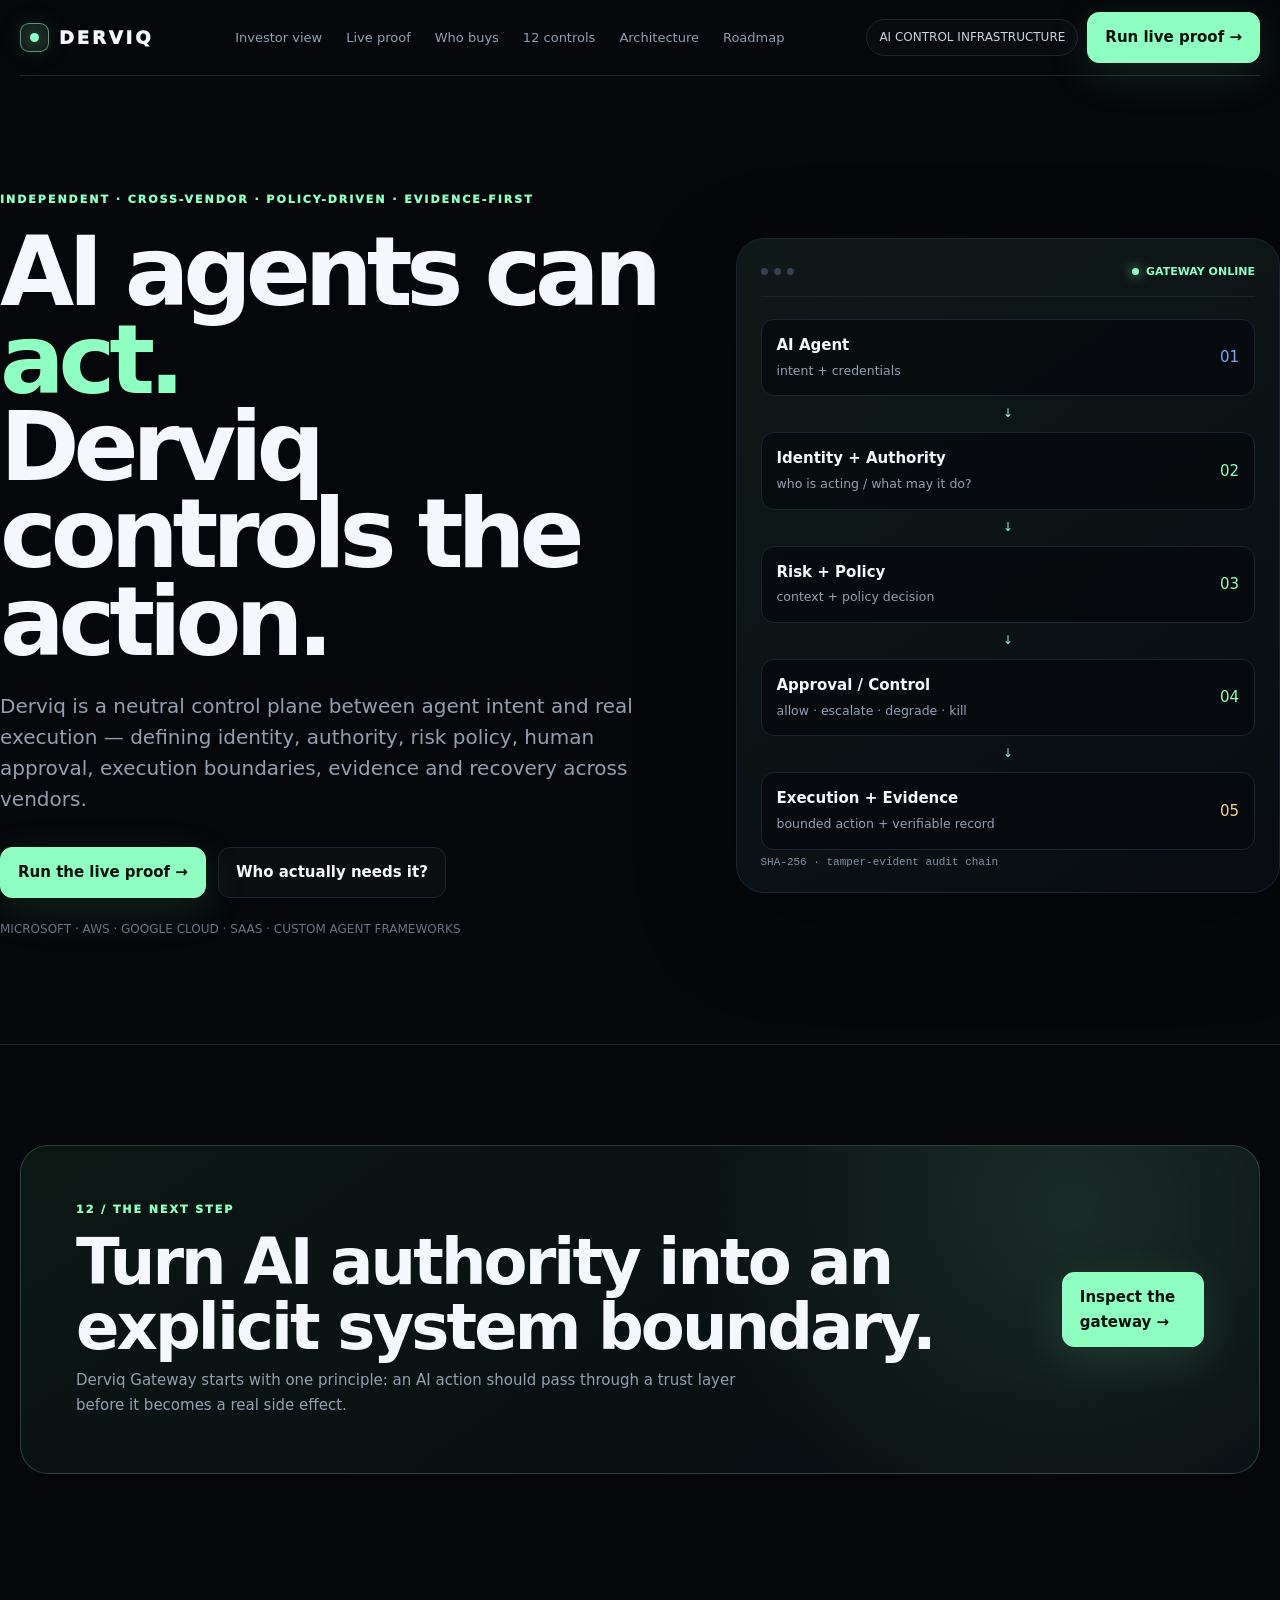
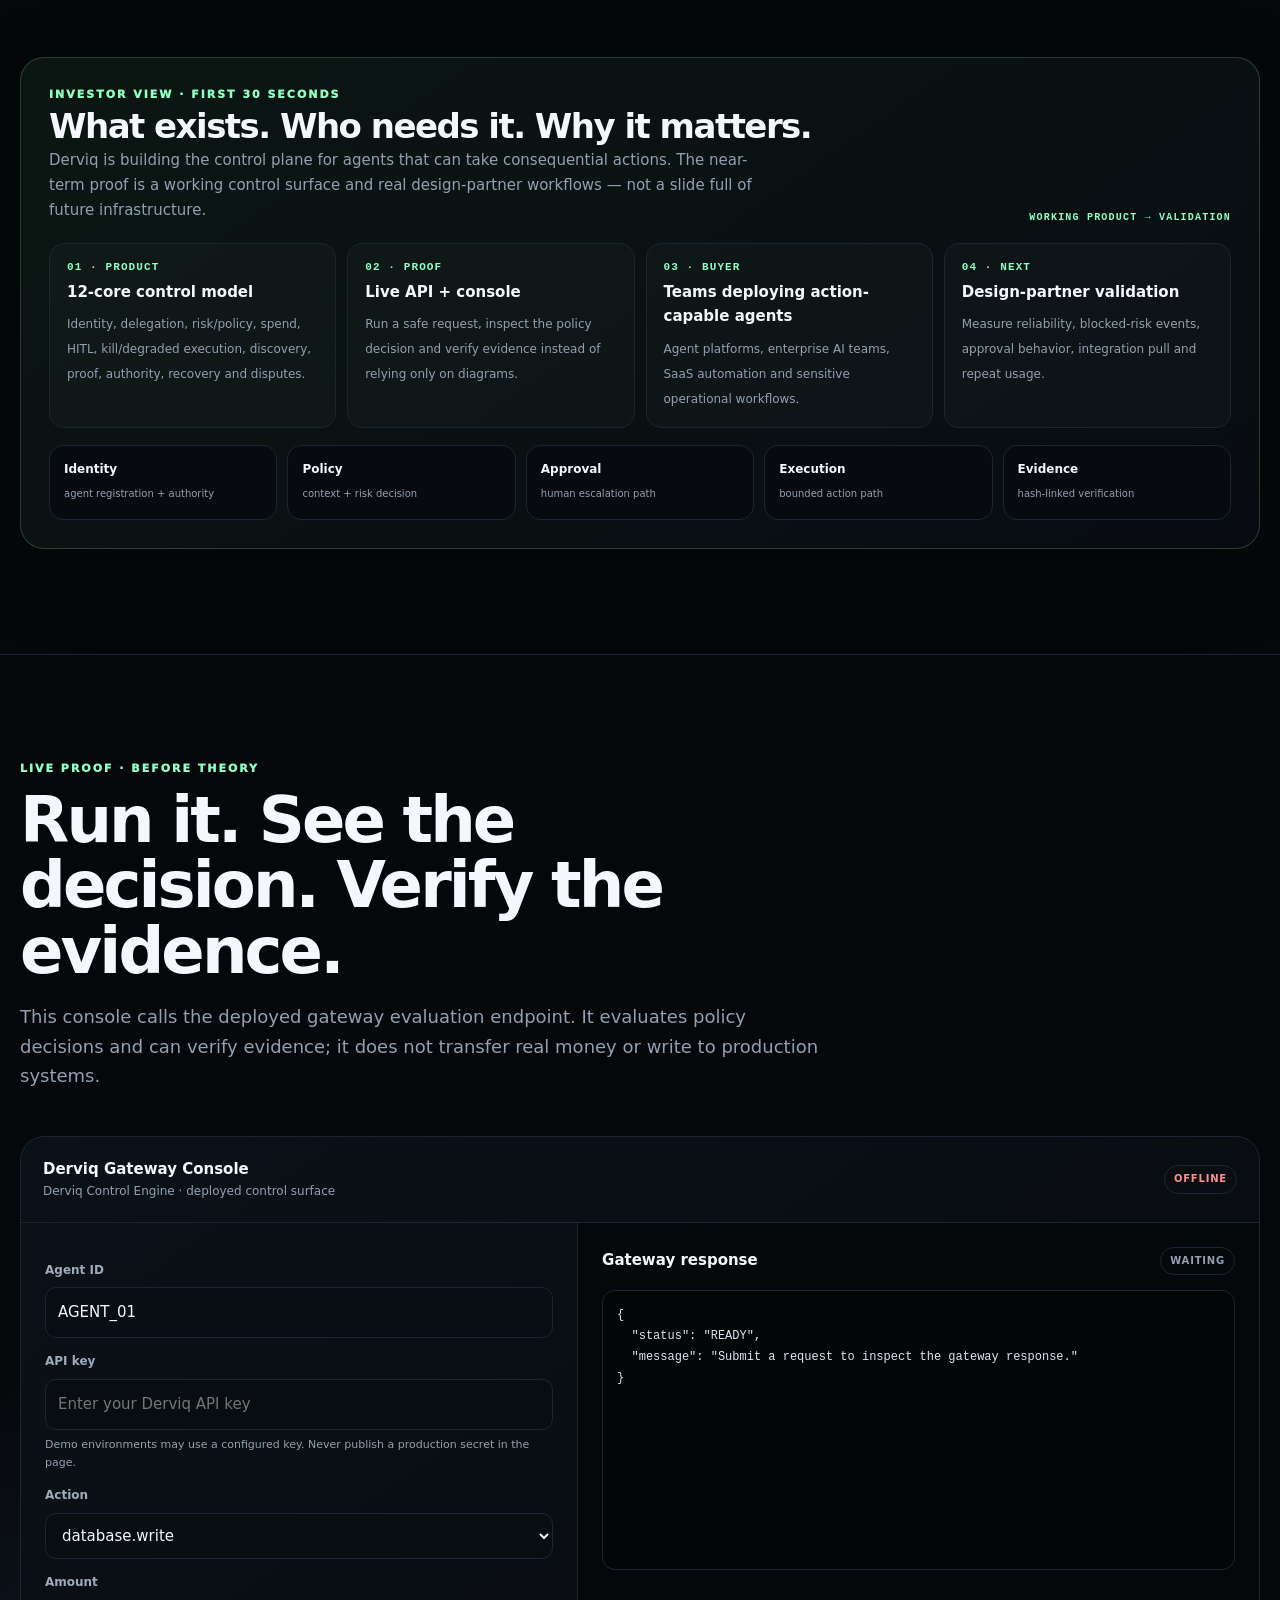
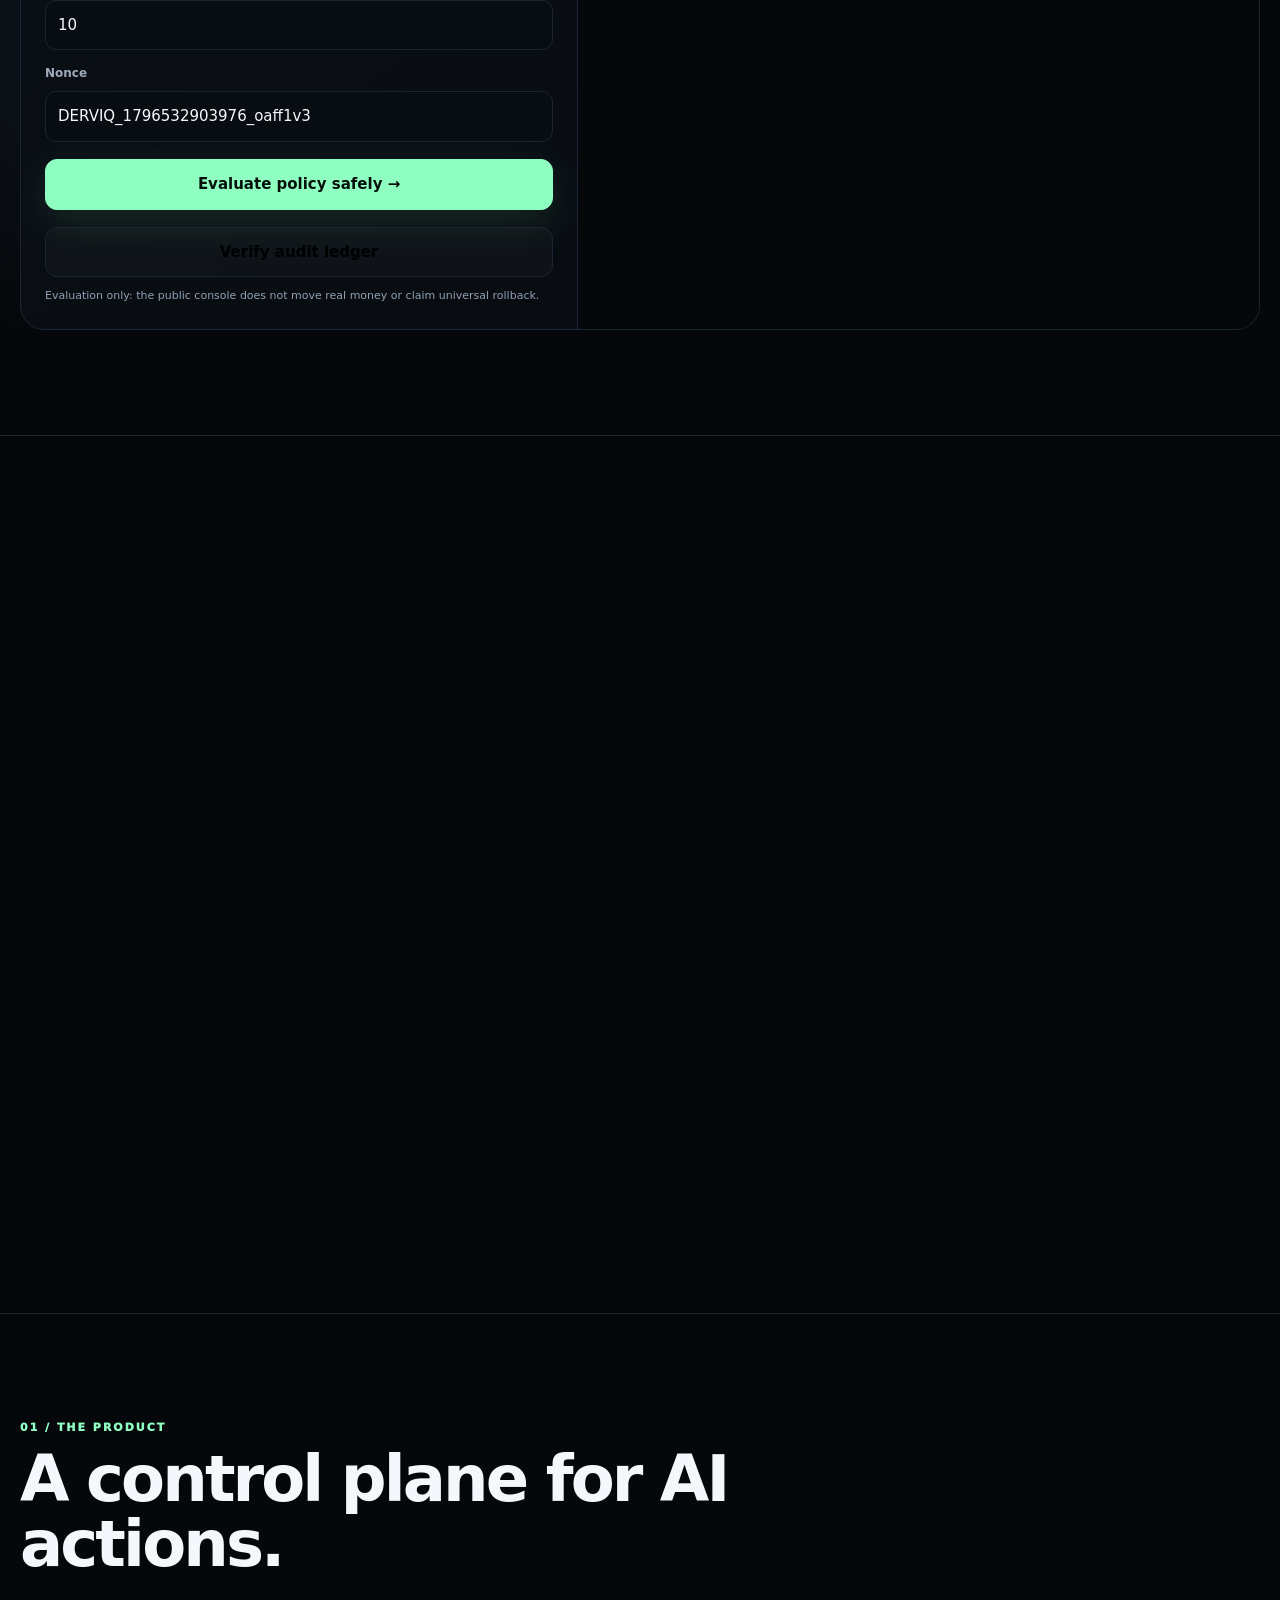
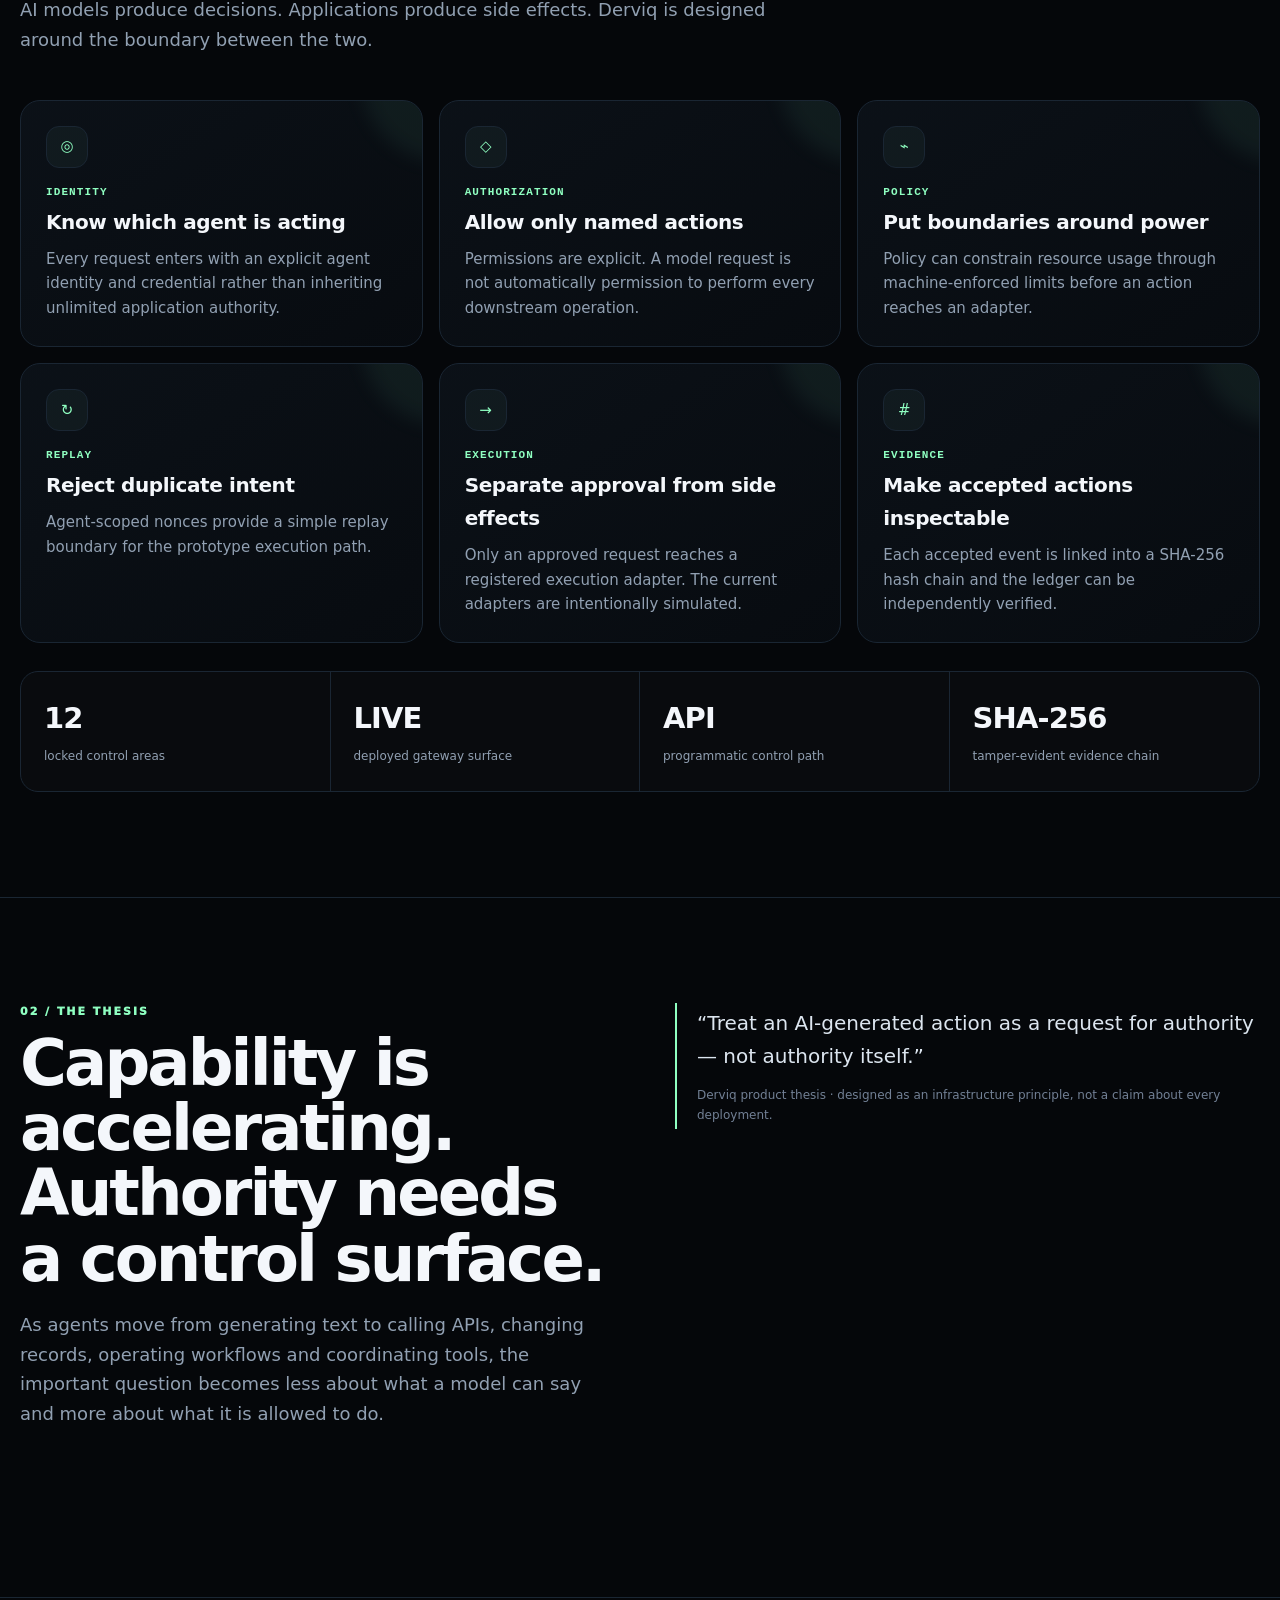
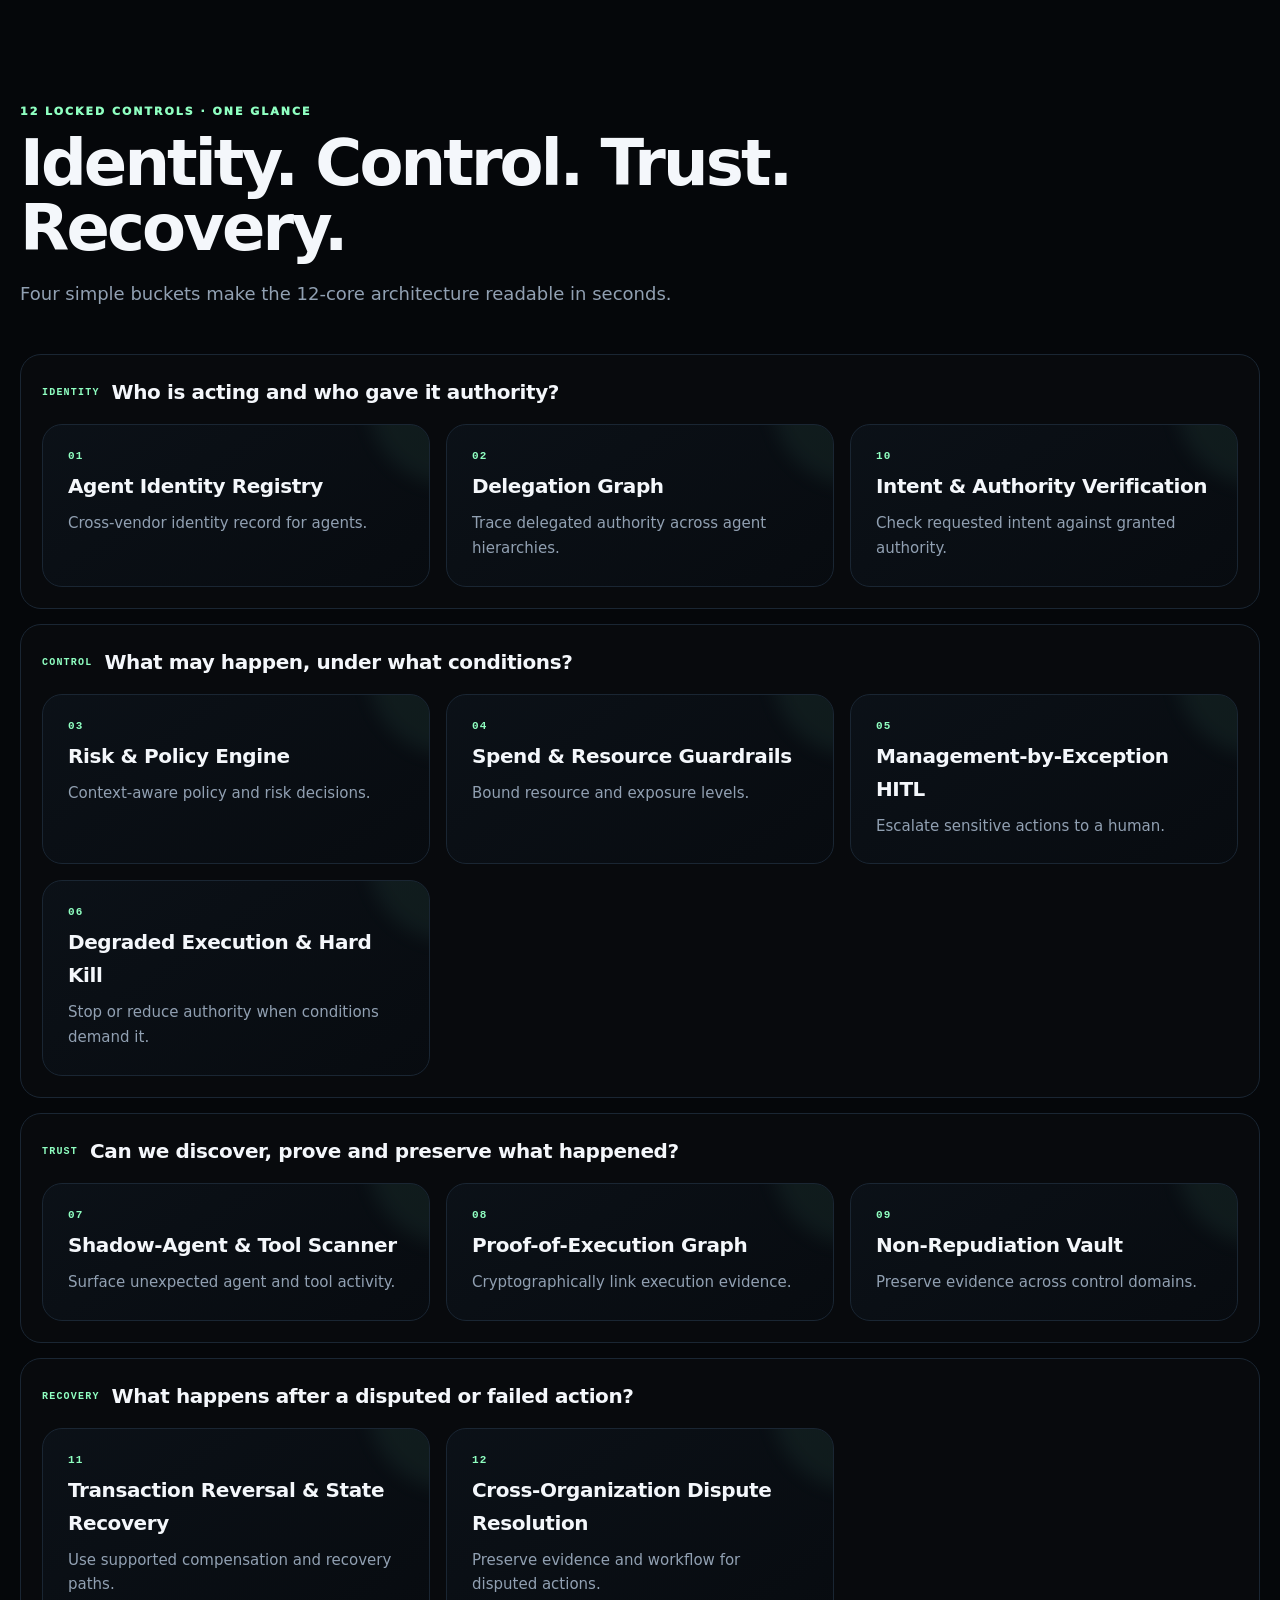
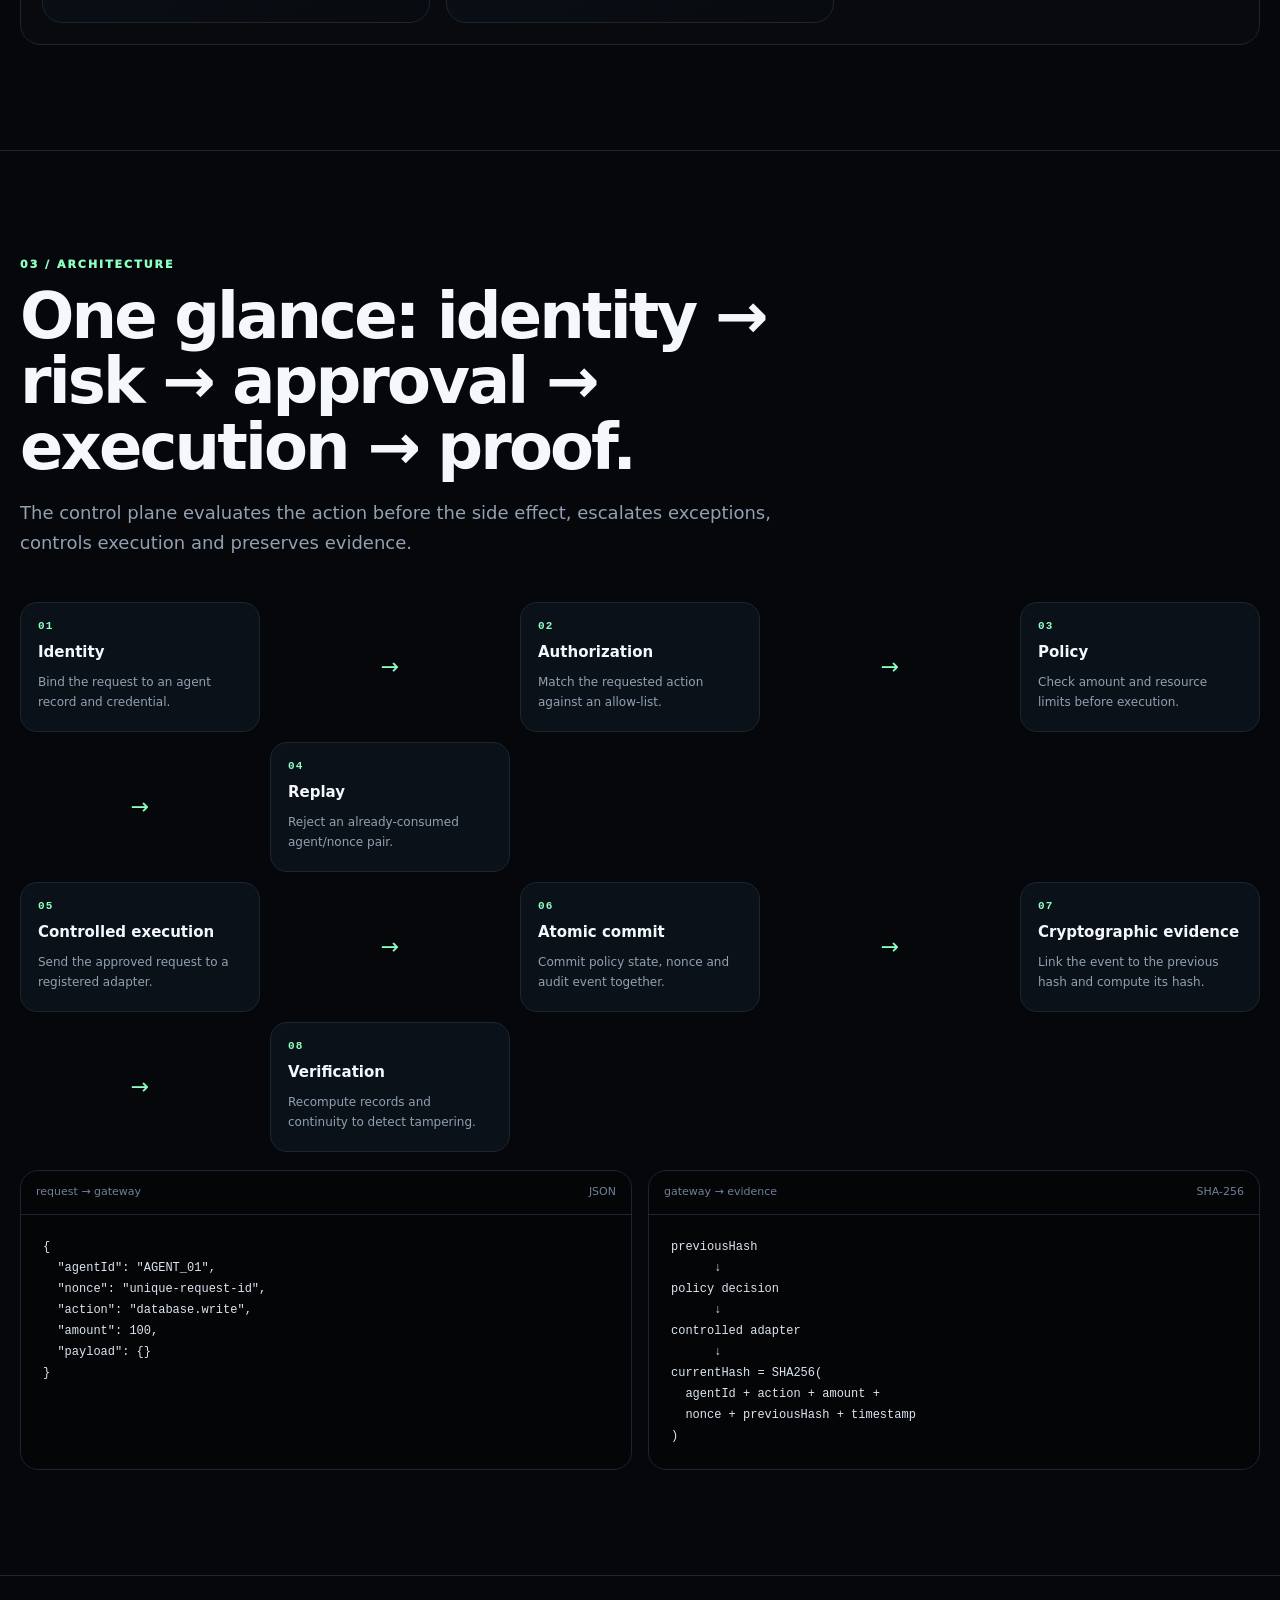
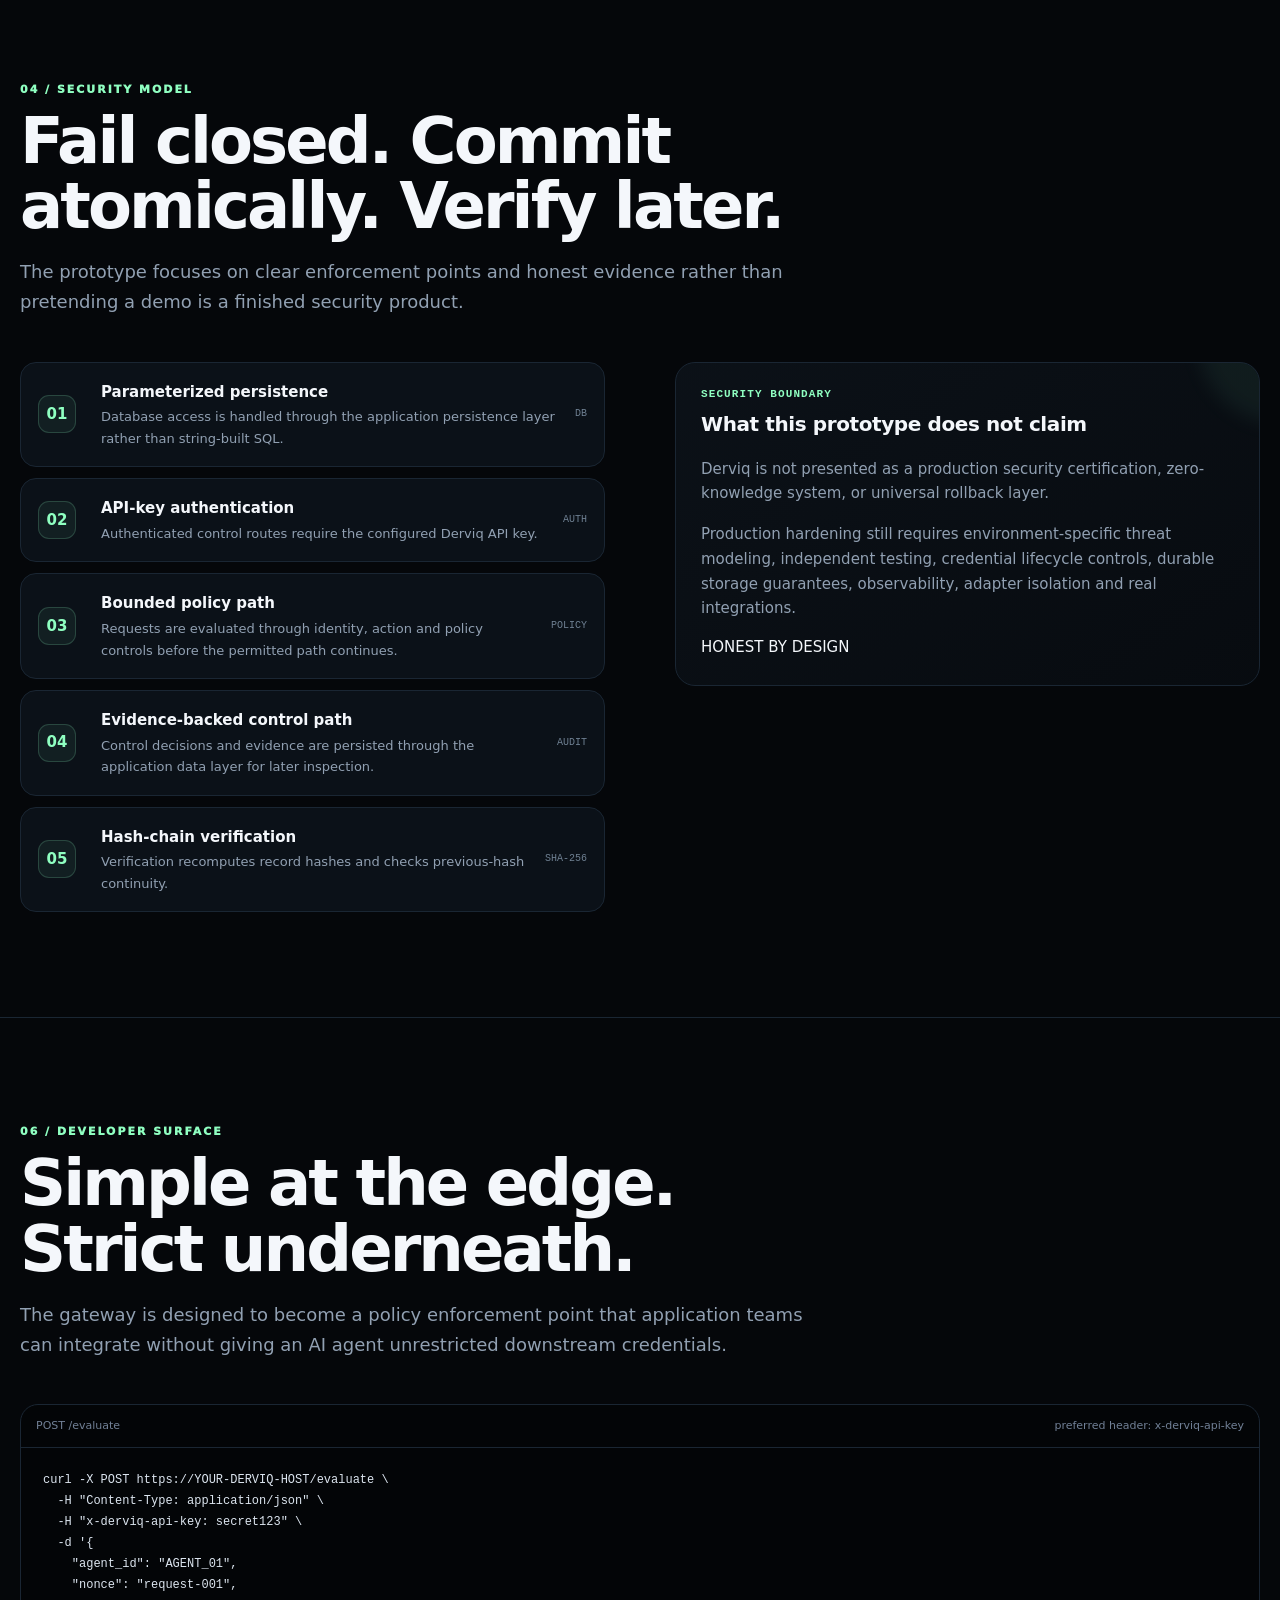
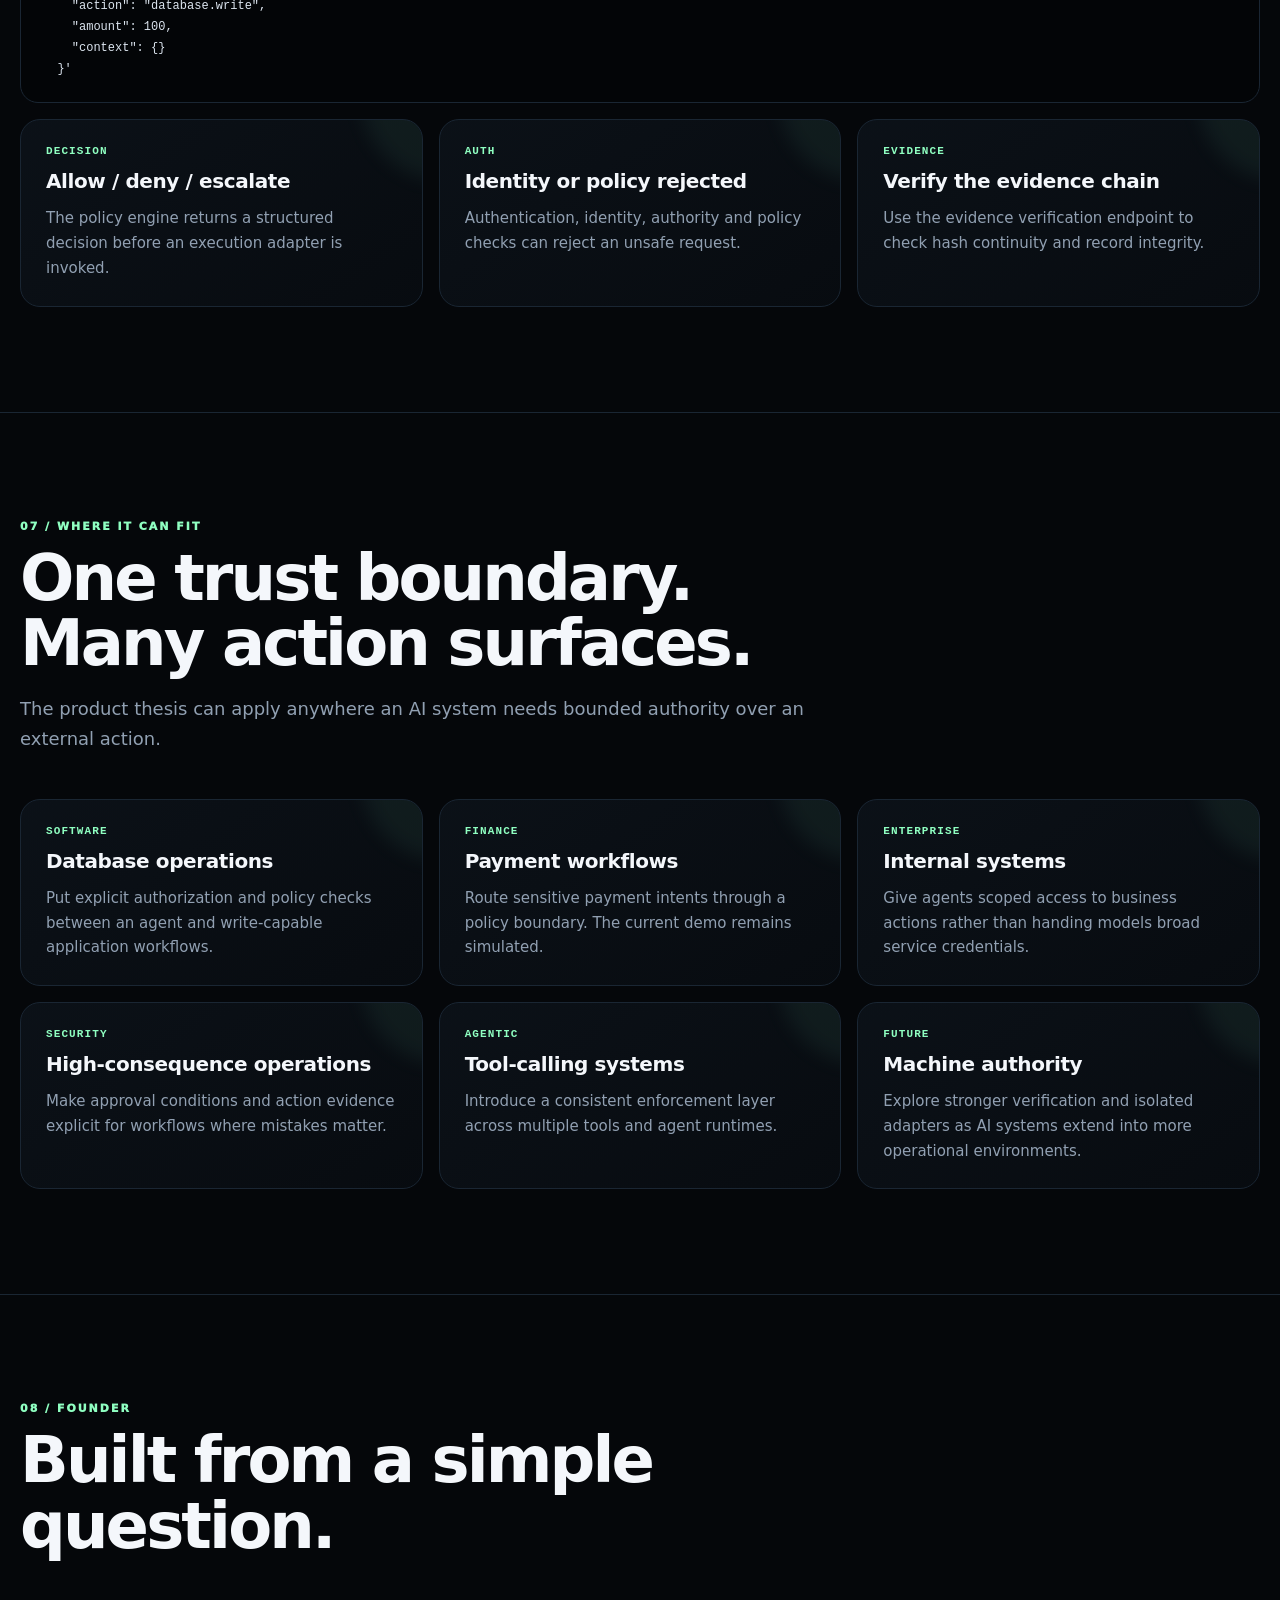
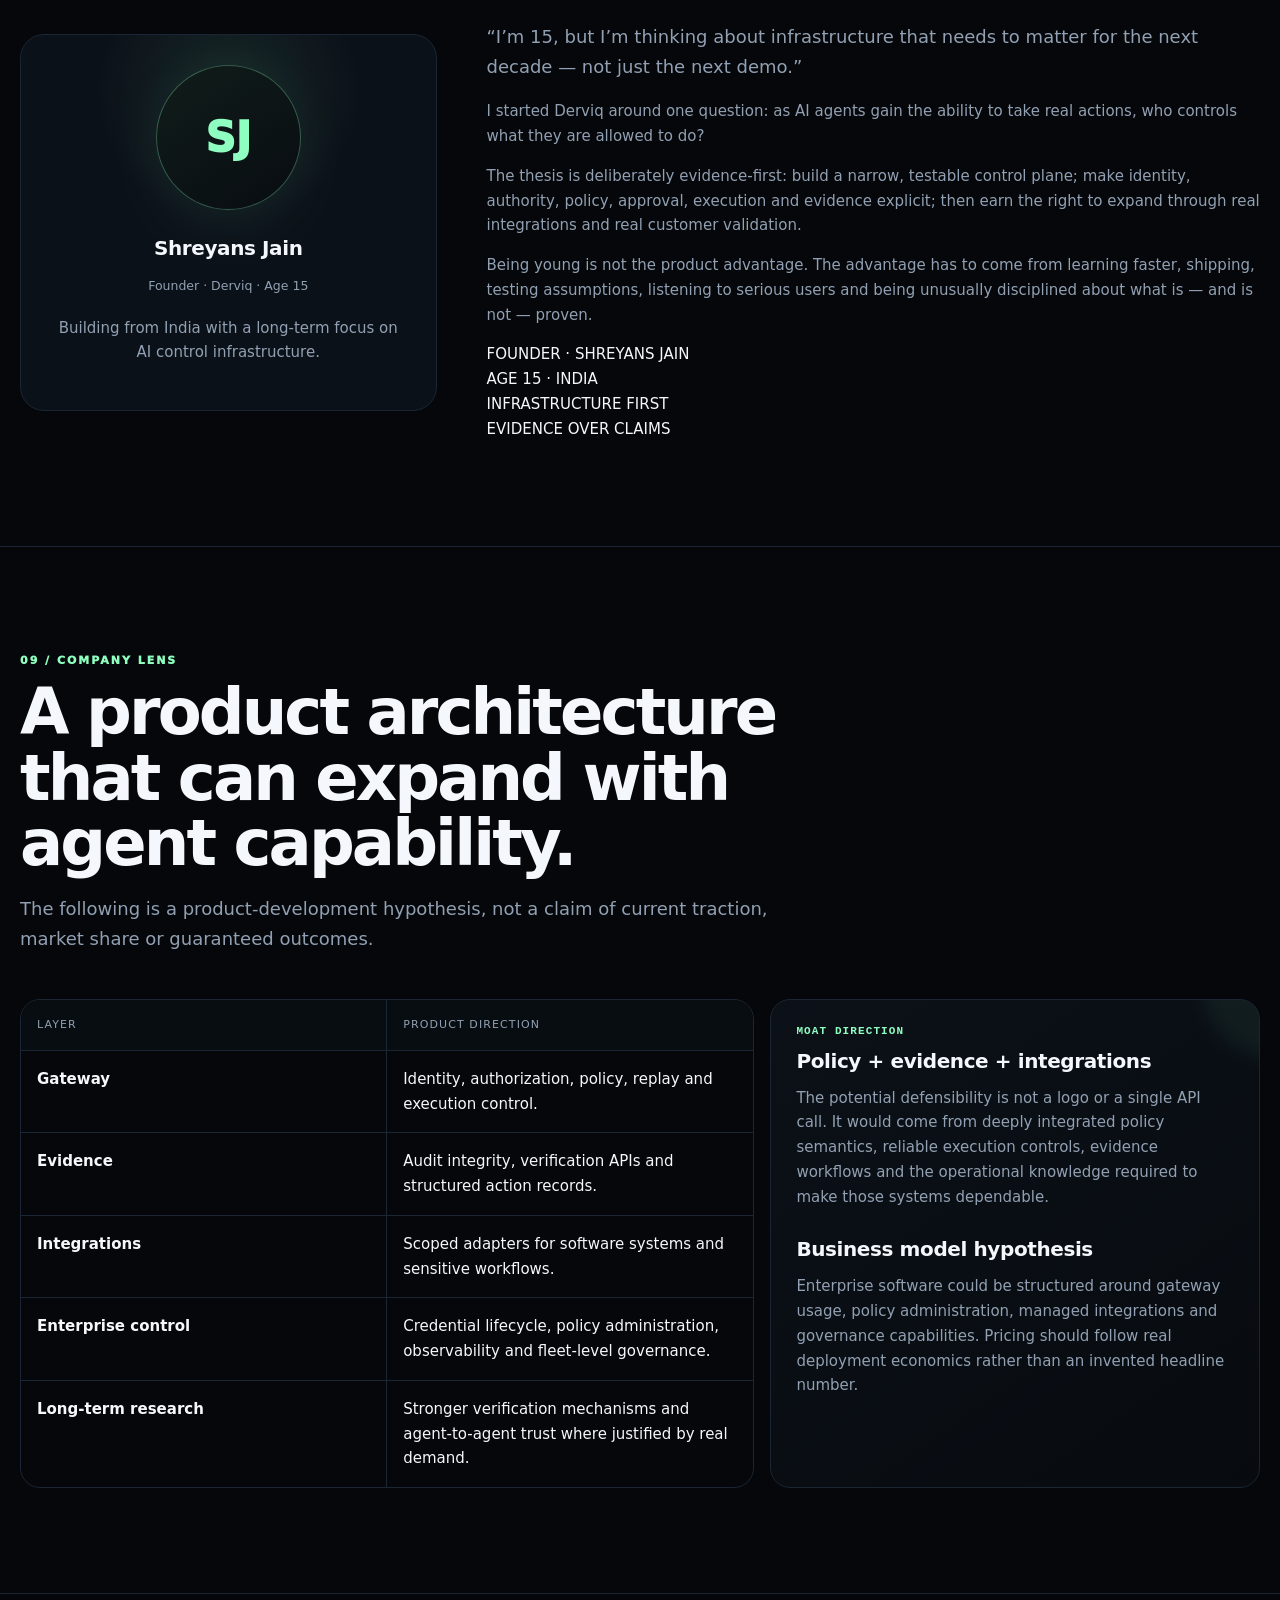
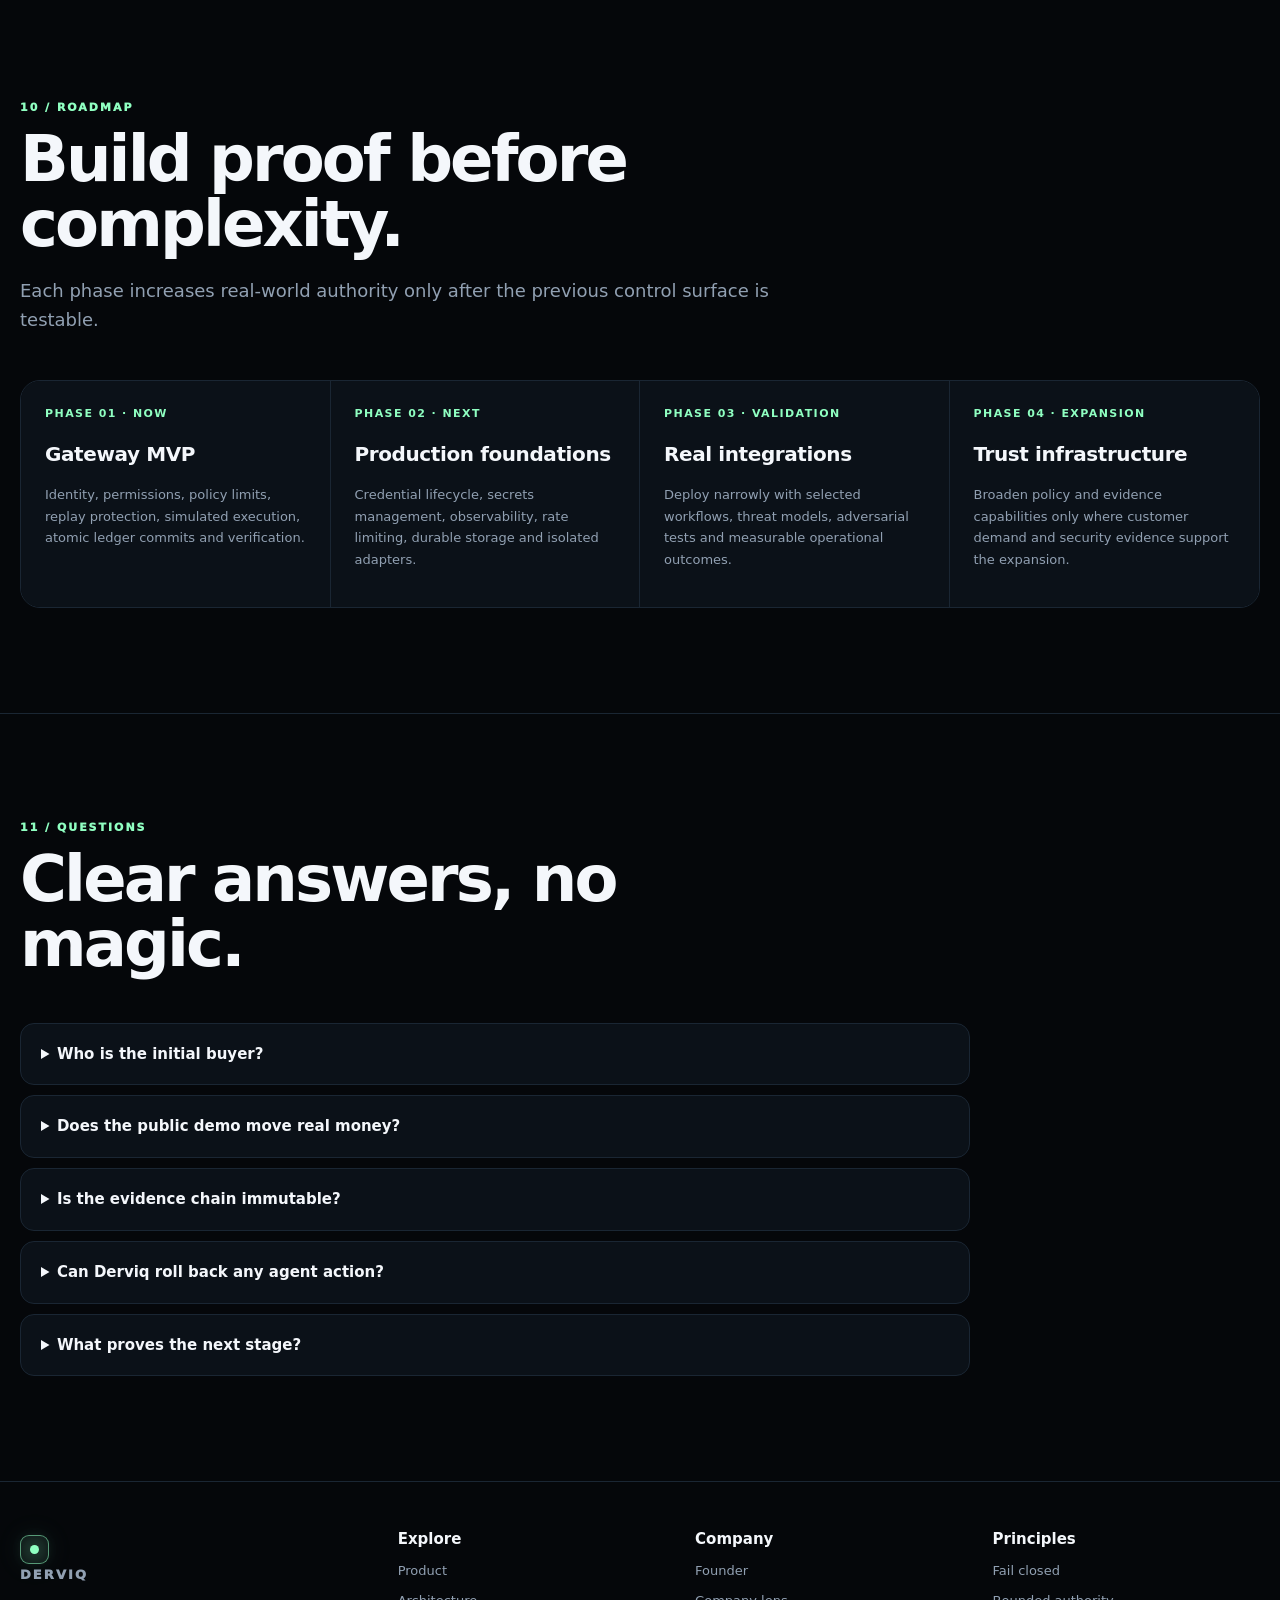
==== commit 185dead5: "Add files via upload" ====
--- a/web/index.html
+++ b/web/index.html
@@ -366,15 +366,17 @@
 <div class="section-head reveal"><div class="kicker">08 / Founder</div><h2>Built from a simple question.</h2></div>
 <div class="founder">
 <div class="founder-card reveal">
-<div class="avatar">D</div>
-<h3>Founder-led infrastructure</h3>
-<small>Independent product thesis · Derviq</small>
+<div class="avatar">SJ</div>
+<h3>Shreyans Jain</h3>
+<small>Founder · Derviq · Age 15</small>
+<p style="color:var(--muted);margin-top:18px">Building from India with a long-term focus on AI control infrastructure.</p>
 </div>
 <div class="reveal">
-<p class="lead">“If AI systems become capable of acting across software, data and financial workflows, where does authority actually live?”</p>
-<p style="color:var(--muted)">Derviq is being built around that boundary: the space between an AI system deciding what it wants to do and a real system allowing that action to happen.</p>
-<p style="color:var(--muted)">The founder thesis is deliberately infrastructure-first: start with a narrow, testable gateway; prove the enforcement path; then expand only where real integrations and threat models justify it.</p>
-<div class="tag">FOUNDER NOTE</div><div class="tag">INFRASTRUCTURE FIRST</div><div class="tag">EVIDENCE OVER CLAIMS</div>
+<p class="lead">“I’m 15, but I’m thinking about infrastructure that needs to matter for the next decade — not just the next demo.”</p>
+<p style="color:var(--muted)">I started Derviq around one question: as AI agents gain the ability to take real actions, who controls what they are allowed to do?</p>
+<p style="color:var(--muted)">The thesis is deliberately evidence-first: build a narrow, testable control plane; make identity, authority, policy, approval, execution and evidence explicit; then earn the right to expand through real integrations and real customer validation.</p>
+<p style="color:var(--muted)">Being young is not the product advantage. The advantage has to come from learning faster, shipping, testing assumptions, listening to serious users and being unusually disciplined about what is — and is not — proven.</p>
+<div class="tag">FOUNDER · SHREYANS JAIN</div><div class="tag">AGE 15 · INDIA</div><div class="tag">INFRASTRUCTURE FIRST</div><div class="tag">EVIDENCE OVER CLAIMS</div>
 </div>
 </div>
 </div>
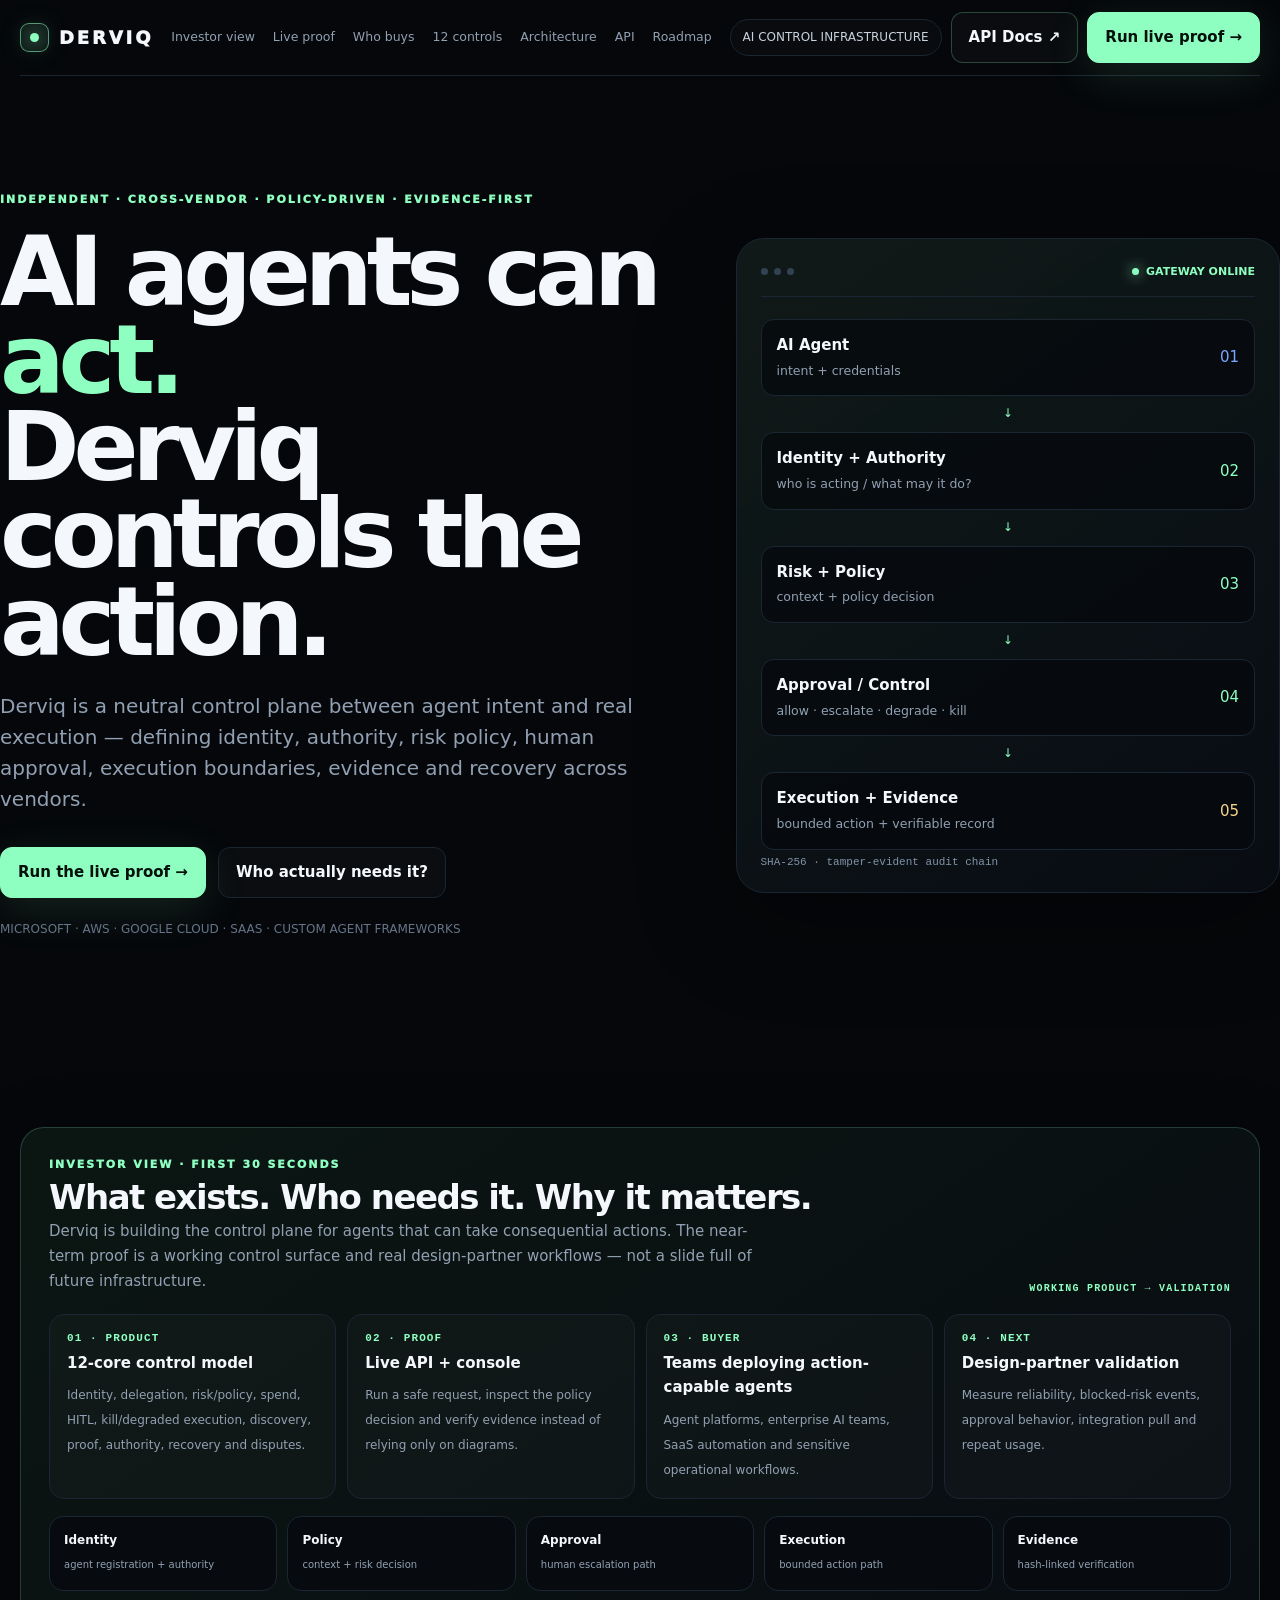
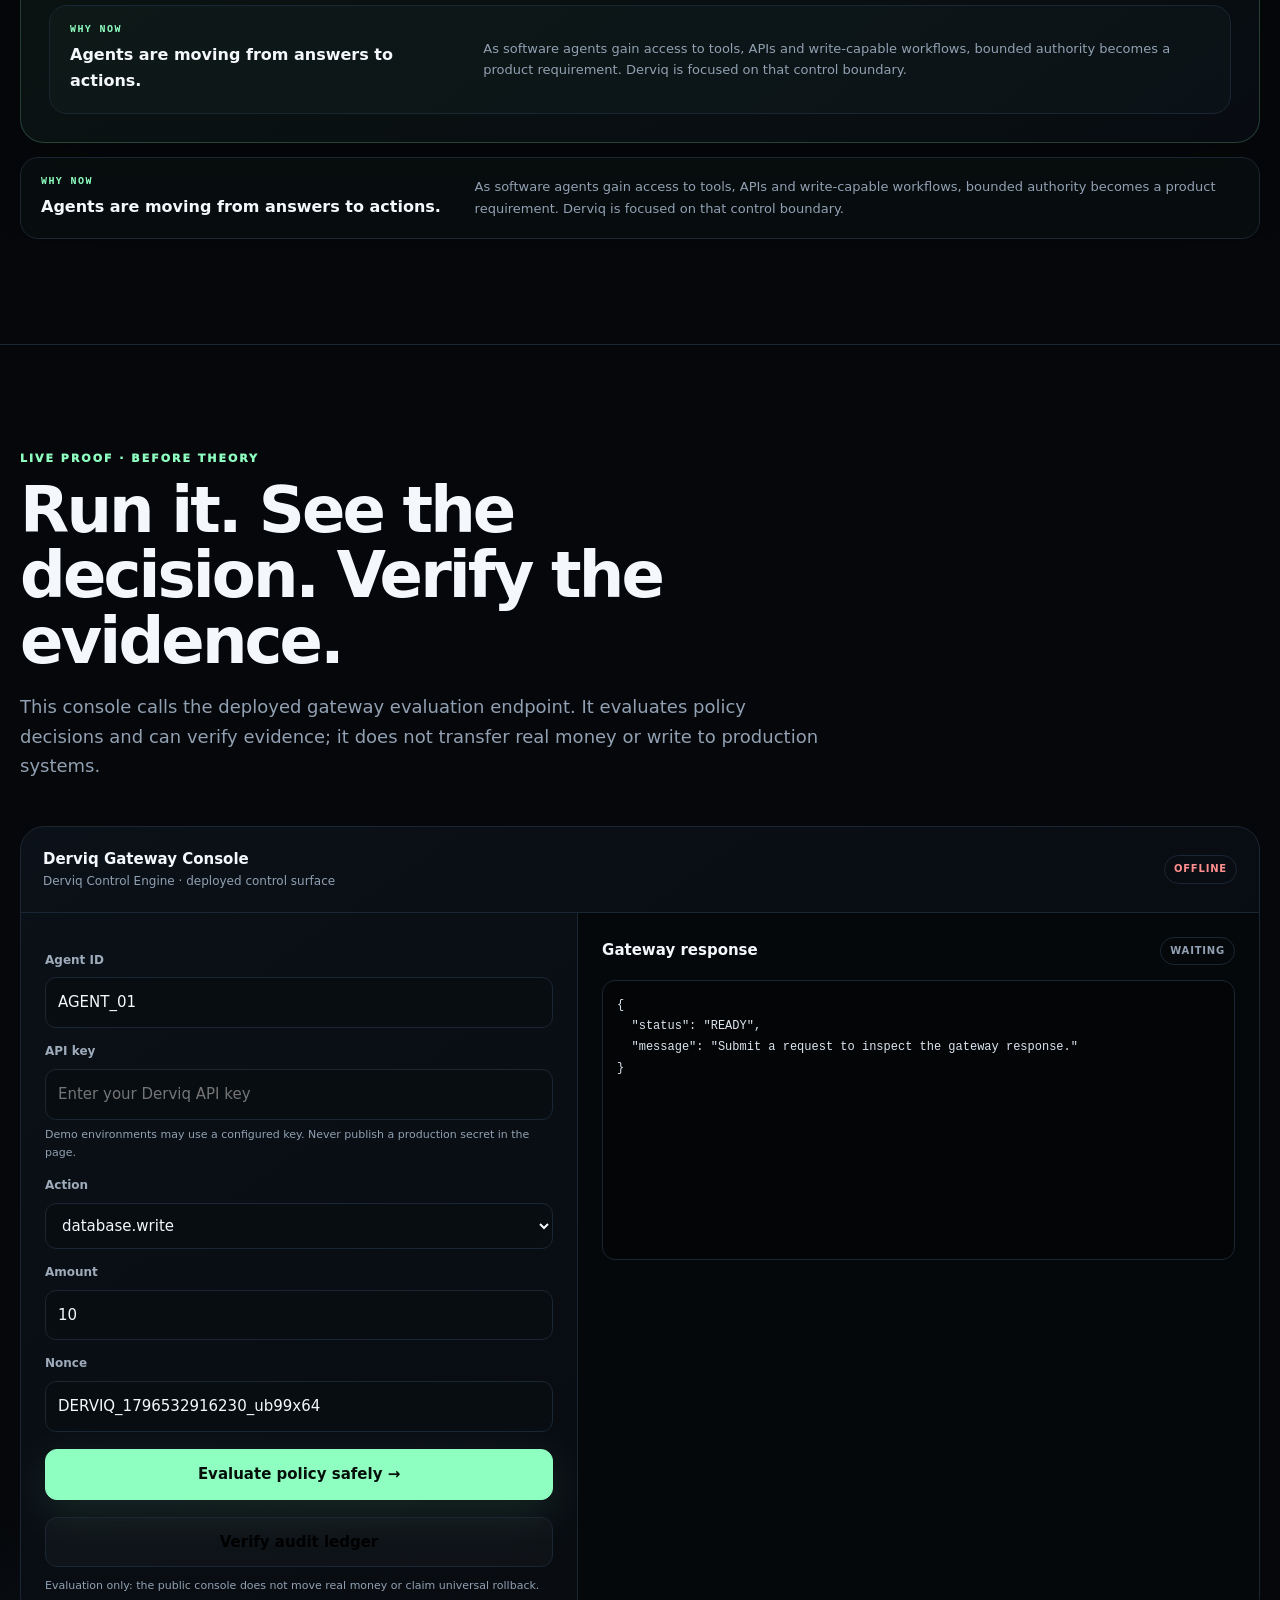
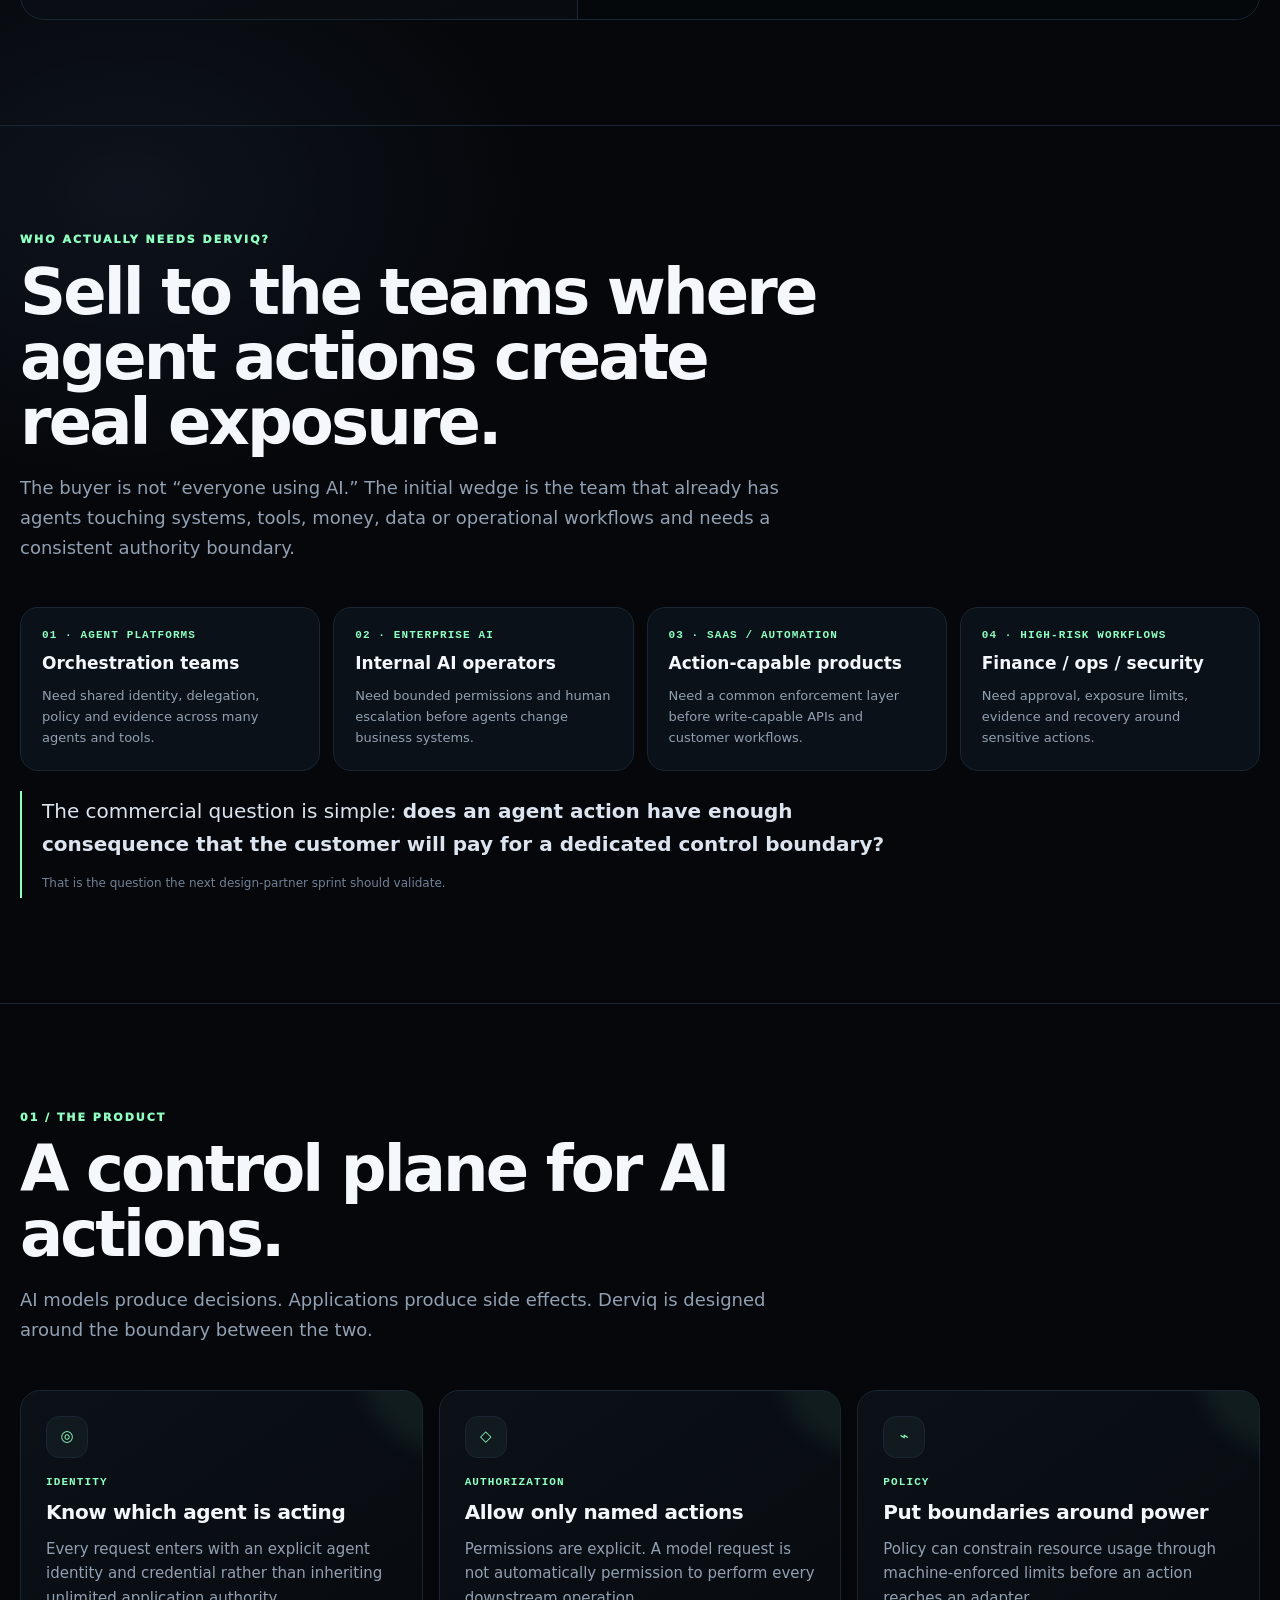
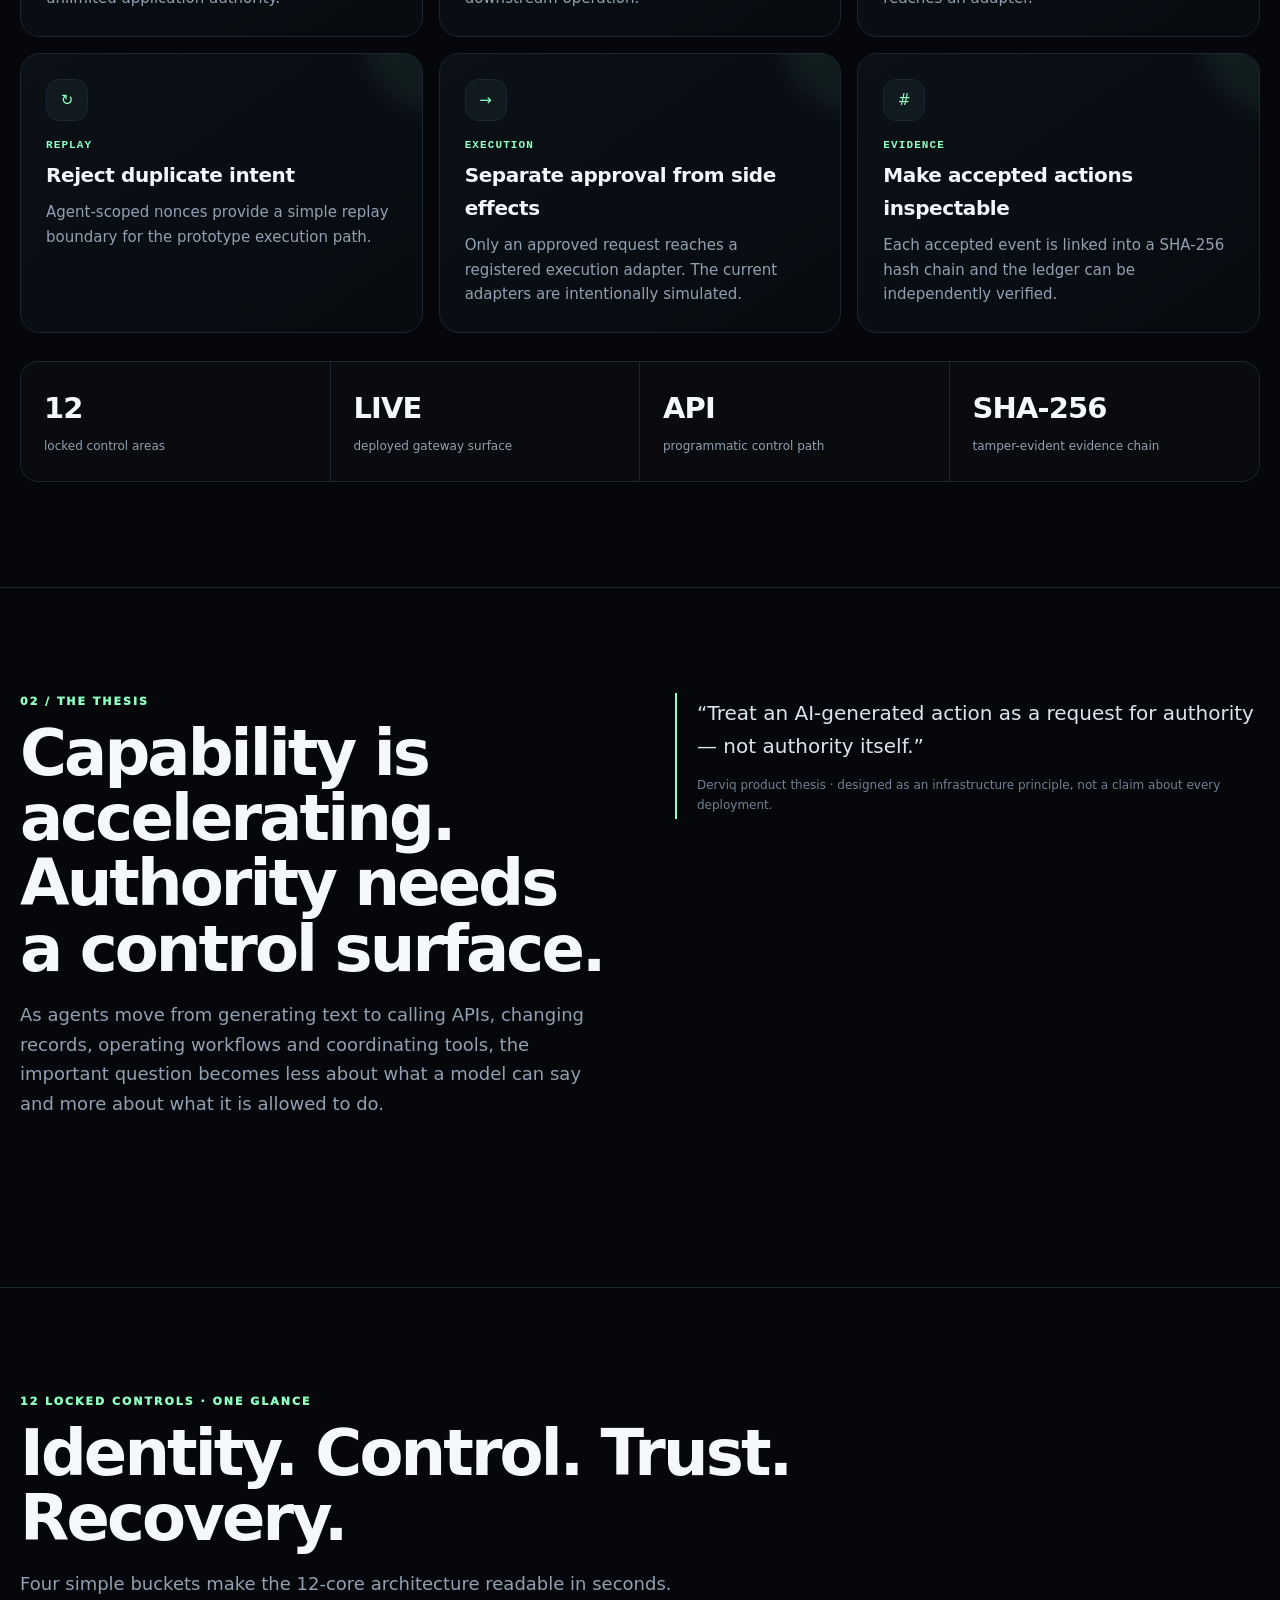
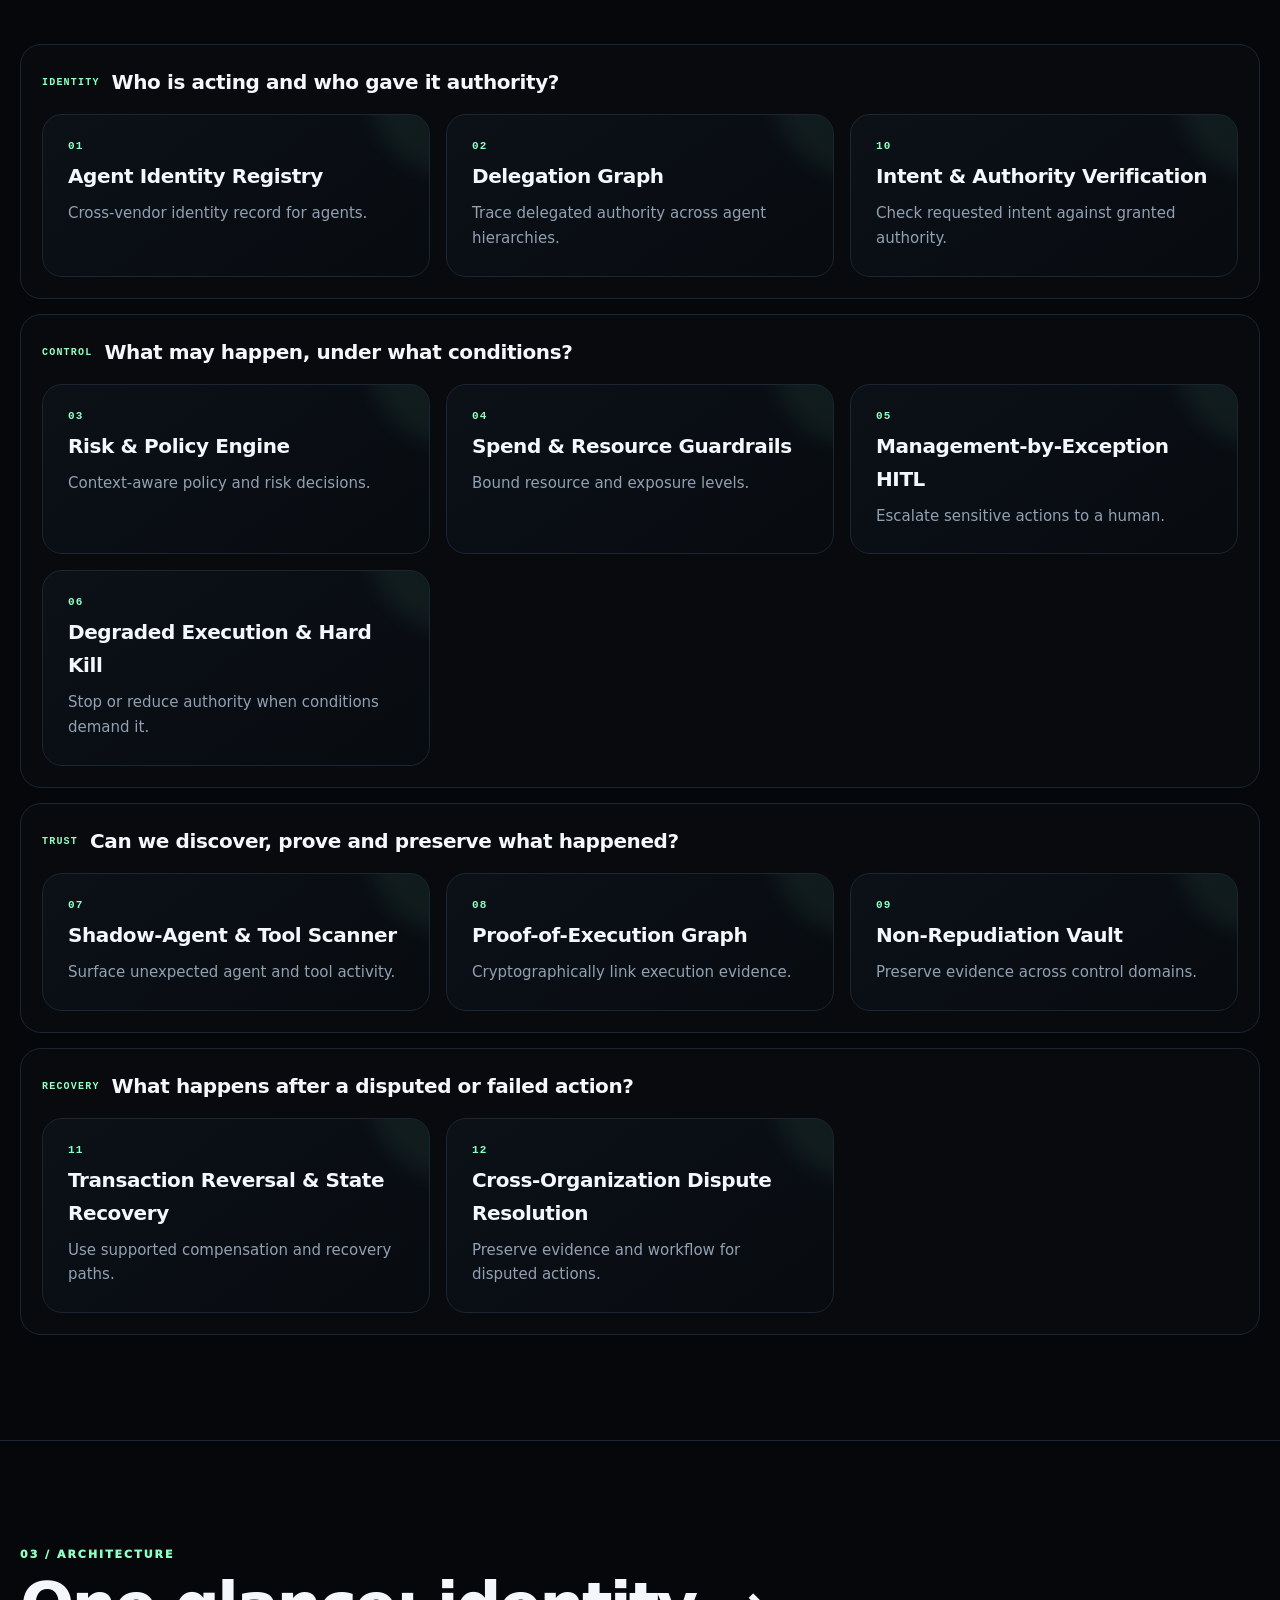
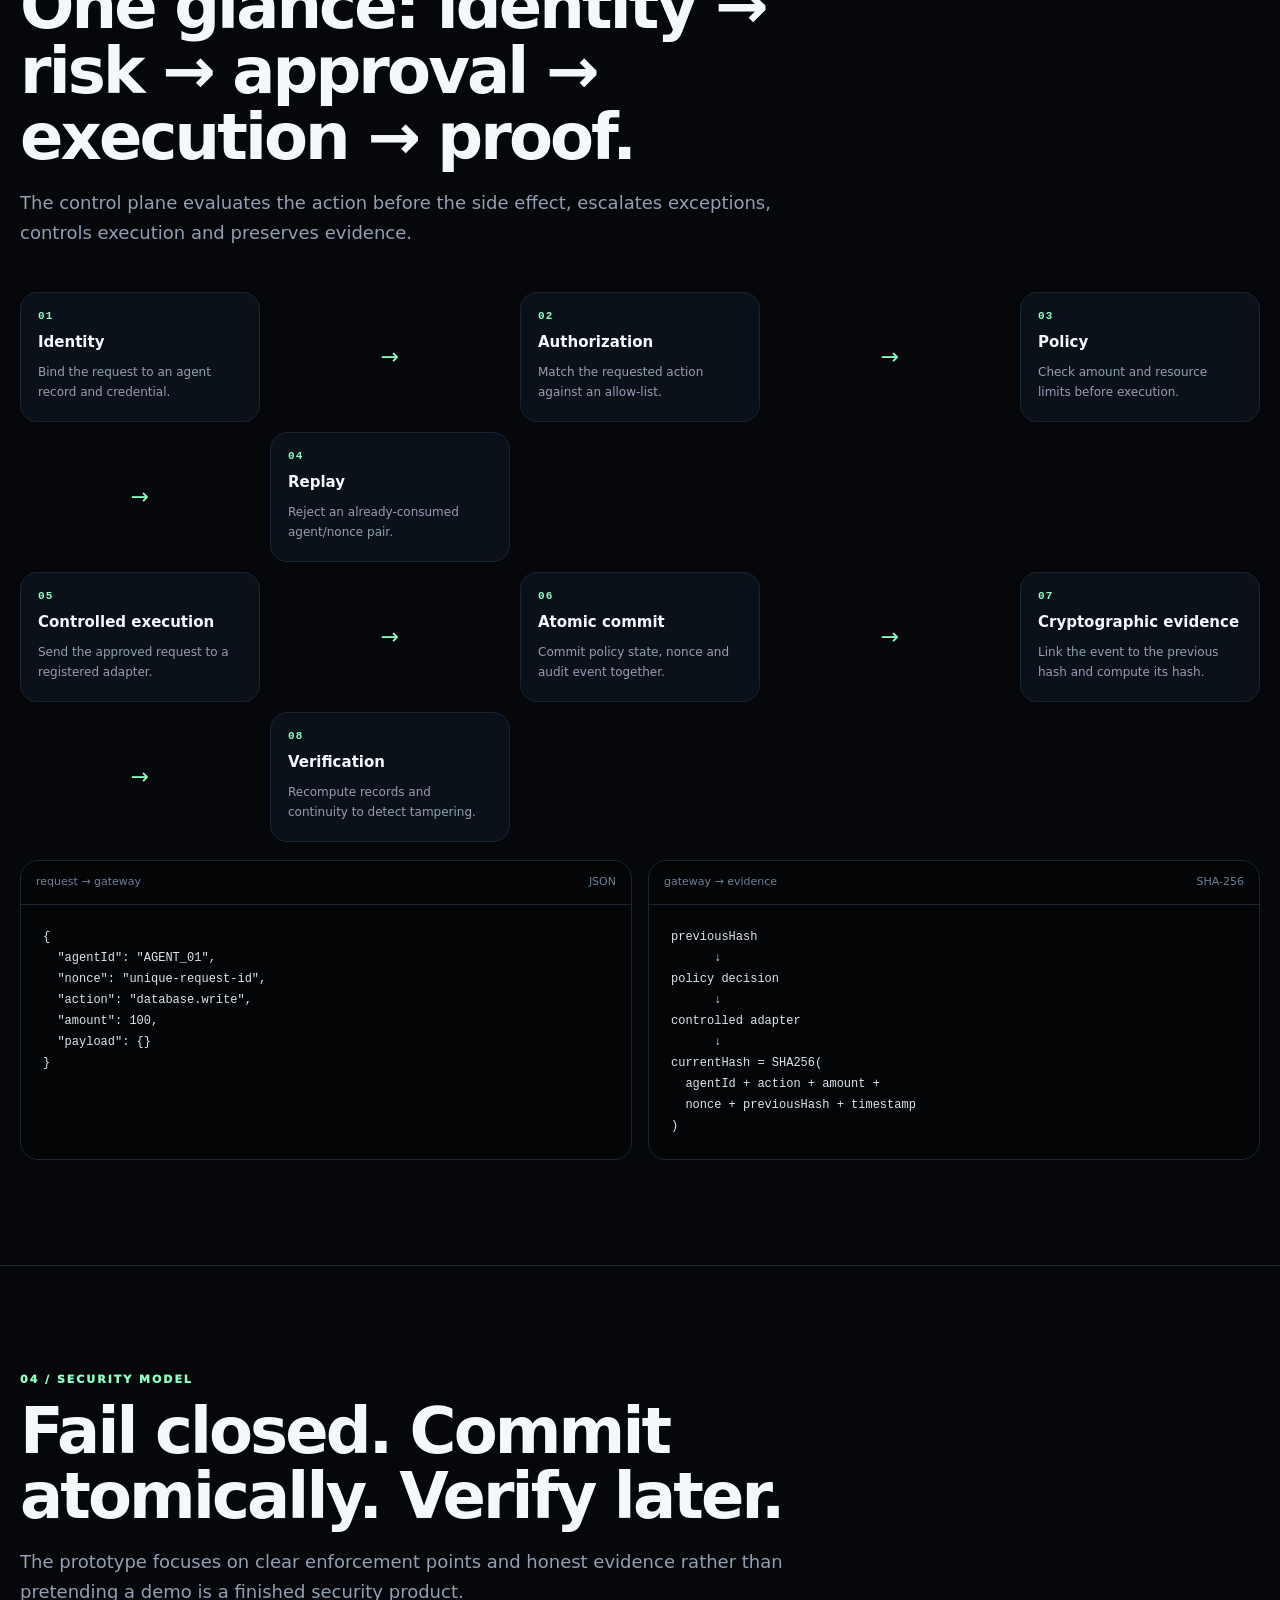
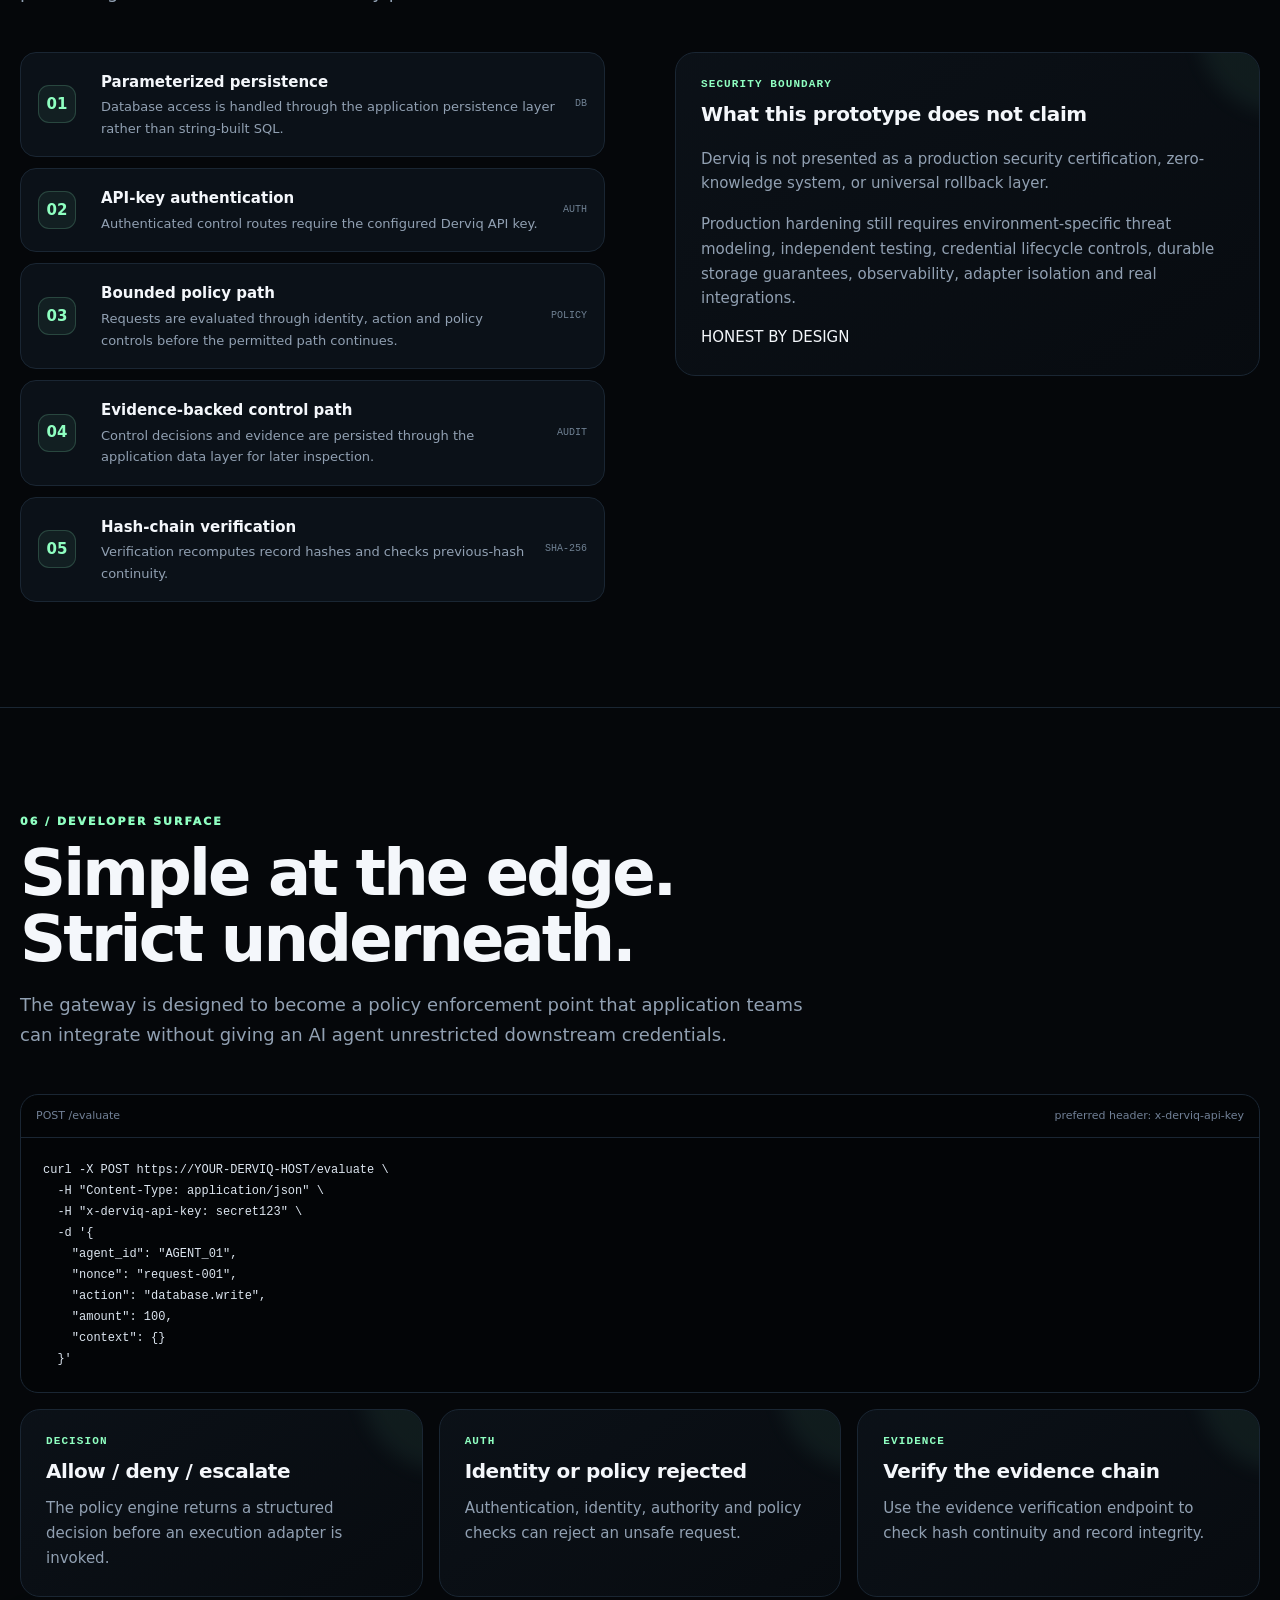
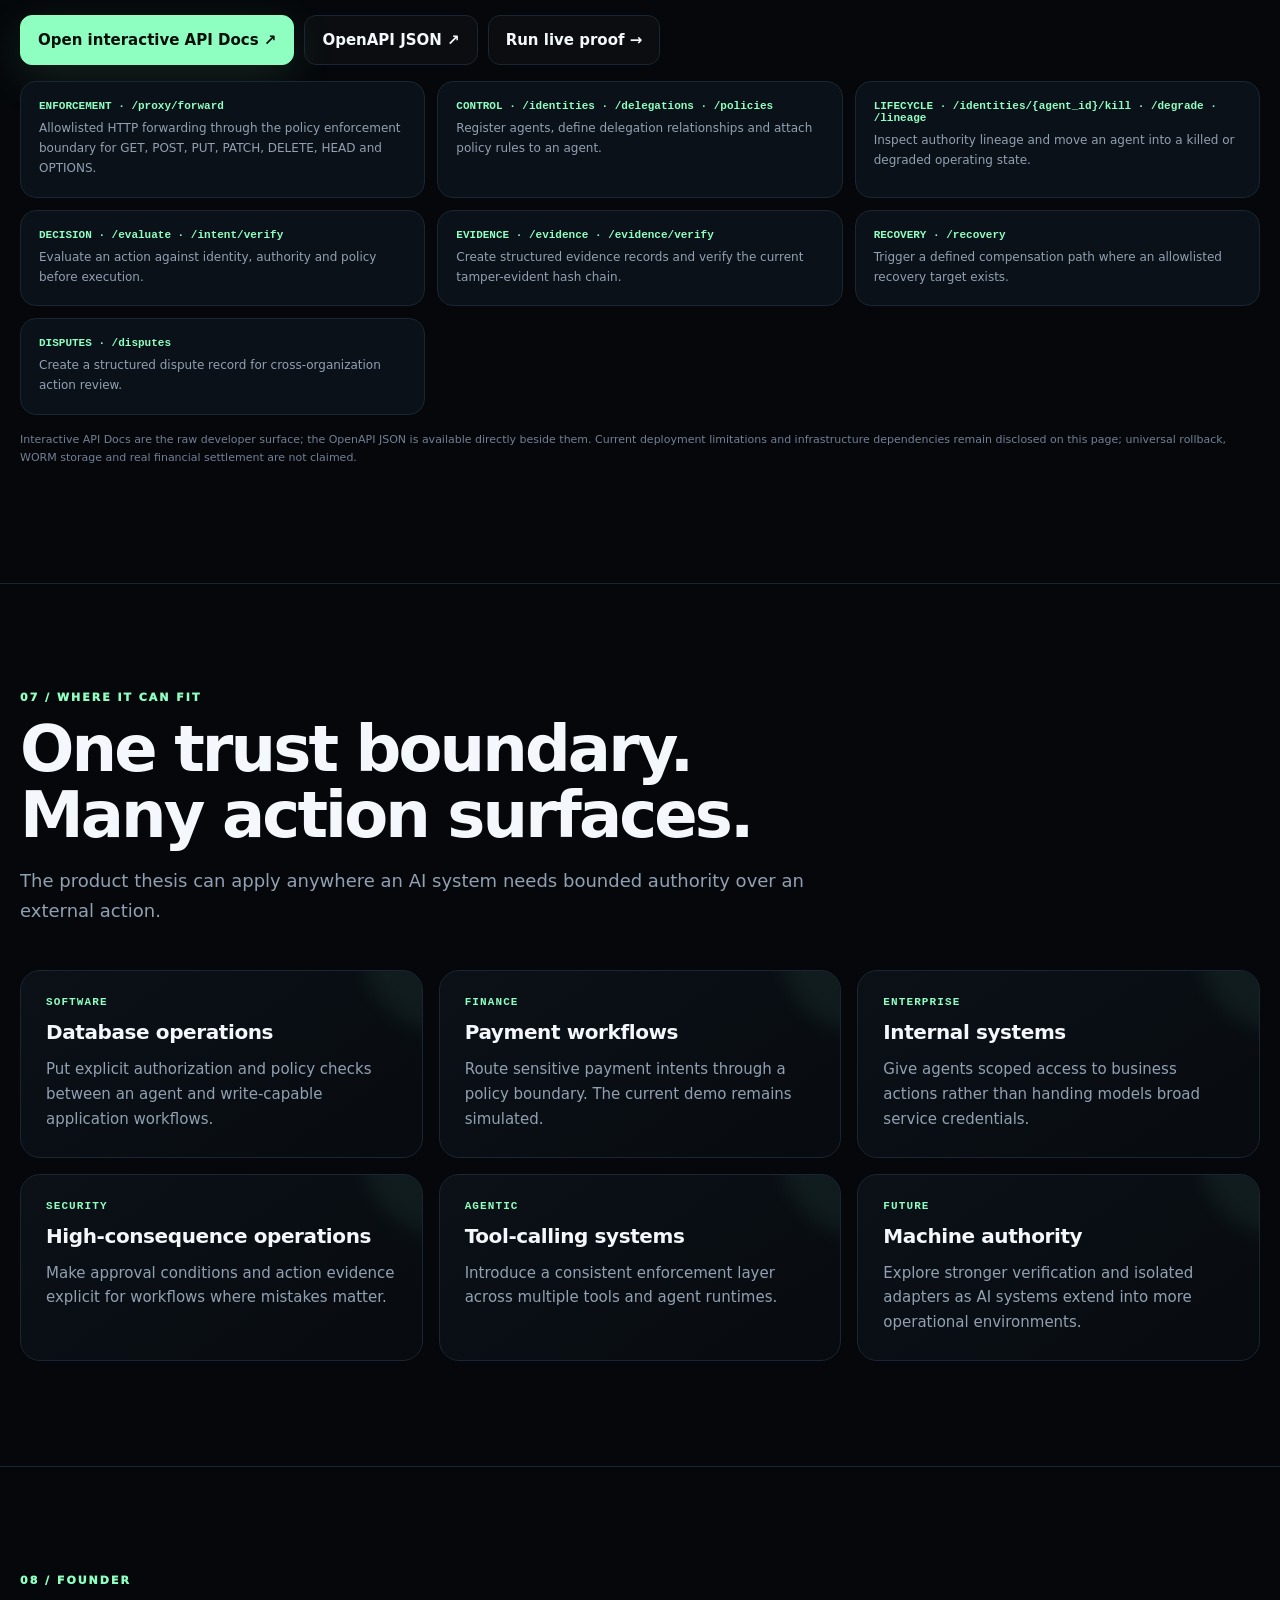
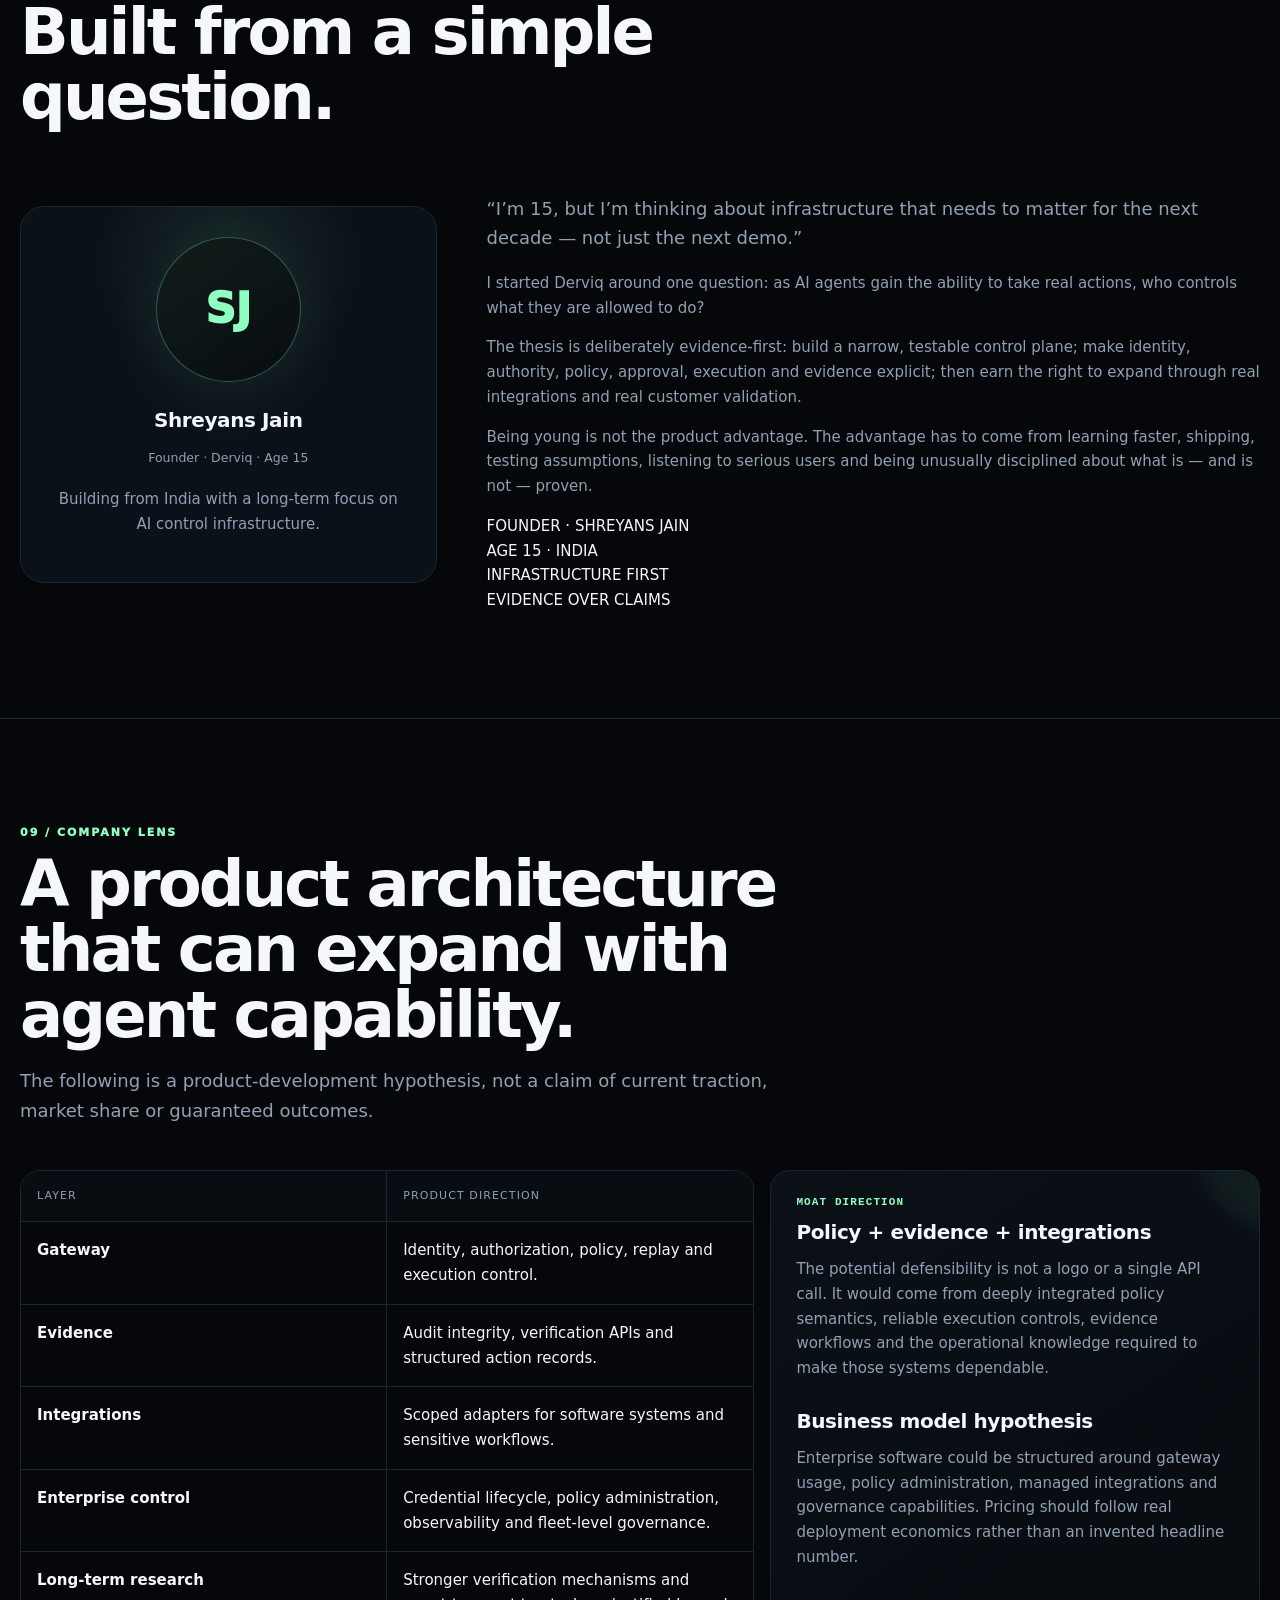
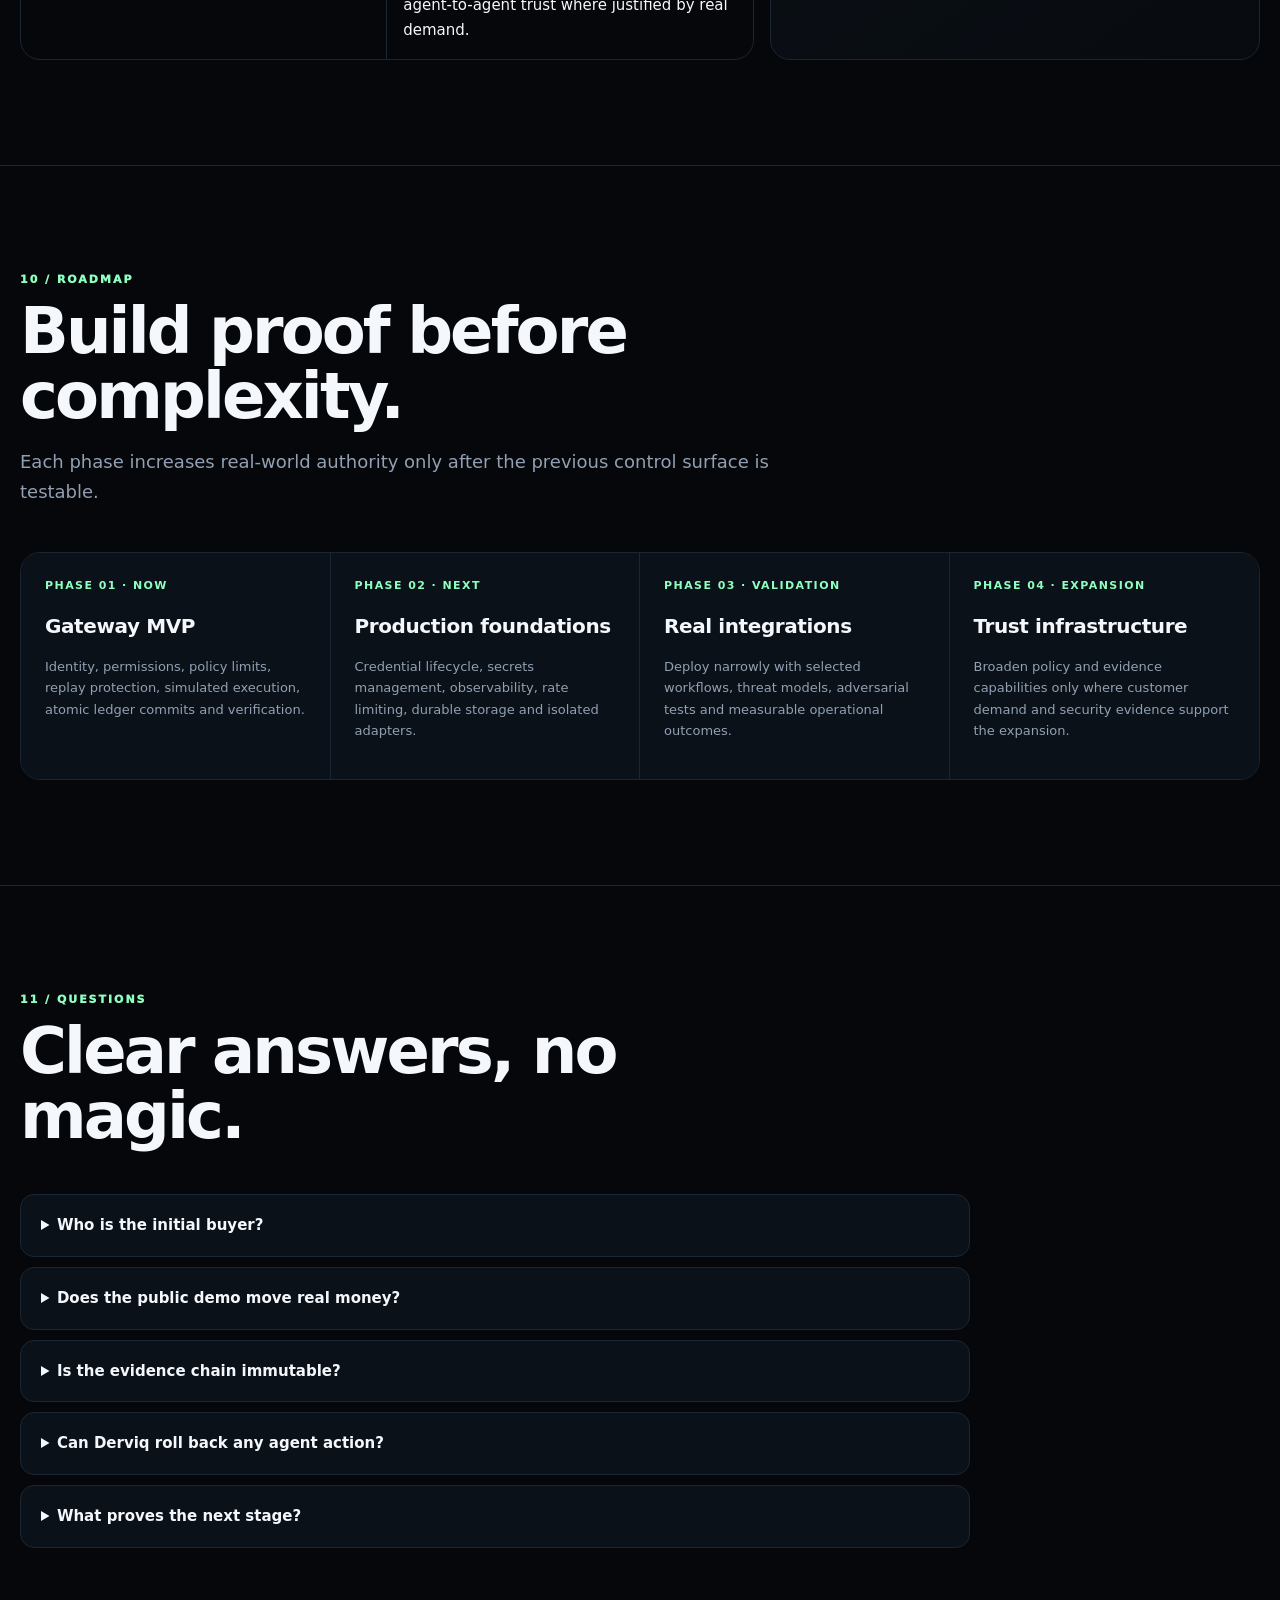
==== commit 15f06695: "Add files via upload" ====
--- a/web/index.html
+++ b/web/index.html
@@ -23,12 +23,14 @@
 a{color:inherit;text-decoration:none}
 button,input,select,textarea{font:inherit}
 button{cursor:pointer}
+:focus-visible{outline:2px solid var(--mint);outline-offset:3px}
+@media(prefers-reduced-motion:reduce){html{scroll-behavior:auto}.reveal{transition:none}.btn{transition:none}}
 .wrap{width:min(var(--max),calc(100% - 40px));margin:auto}
 .nav{height:76px;display:flex;align-items:center;justify-content:space-between;border-bottom:1px solid var(--line);position:relative;z-index:20}
 .logo{display:flex;align-items:center;gap:10px;font-weight:950;letter-spacing:.16em;font-size:18px}
 .logo-mark{width:29px;height:29px;border:1px solid rgba(143,255,193,.55);border-radius:9px;display:grid;place-items:center;background:rgba(143,255,193,.07);box-shadow:0 0 30px rgba(143,255,193,.08)}
 .logo-mark:after{content:"";width:9px;height:9px;border-radius:50%;background:var(--mint);box-shadow:0 0 18px var(--mint)}
-.navlinks{display:flex;gap:24px;color:var(--muted);font-size:13px}
+.navlinks{display:flex;gap:18px;color:var(--muted);font-size:12.5px;align-items:center}.navlinks a{white-space:nowrap}.navlinks a[href="/docs"]{color:var(--soft)}.navlinks a[href="/docs"]:hover{color:var(--mint)}
 .navlinks a:hover{color:var(--text)}
 .nav-actions{display:flex;gap:9px;align-items:center}
 .pill{border:1px solid var(--line);padding:8px 12px;border-radius:999px;color:var(--soft);font-size:12px;background:rgba(255,255,255,.02)}
@@ -36,7 +38,7 @@
 .btn:hover{transform:translateY(-2px);border-color:#314356}
 .btn-primary{background:var(--mint);color:#06100b;border-color:var(--mint);box-shadow:0 12px 45px rgba(143,255,193,.12)}
 .btn-ghost{background:rgba(255,255,255,.025)}
-.menu{display:none;background:none;border:1px solid var(--line);color:var(--text);border-radius:10px;padding:9px}
+ .menu{display:none;background:none;border:1px solid var(--line);color:var(--text);border-radius:10px;padding:9px}.navlinks.mobile-open{display:flex}.api-nav{white-space:nowrap;border-color:rgba(143,255,193,.24)}.api-links{display:flex;gap:10px;flex-wrap:wrap;margin-top:18px}.endpoint-grid{display:grid;grid-template-columns:repeat(3,1fr);gap:12px;margin-top:16px}.endpoint-card{border:1px solid var(--line);border-radius:16px;padding:18px;background:var(--panel)}.endpoint-card code{display:block;color:var(--mint);font:800 11px ui-monospace,SFMono-Regular,Menlo,monospace;margin-bottom:7px}.endpoint-card p{margin:0;color:var(--muted);font-size:12px}.api-note{margin-top:16px;color:#718095;font-size:11px}
 .hero{padding:115px 0 105px;display:grid;grid-template-columns:1.1fr .9fr;gap:70px;align-items:center}
 .eyebrow{font-size:11px;font-weight:950;letter-spacing:.18em;text-transform:uppercase;color:var(--mint)}
 .hero h1{font-size:clamp(55px,7.5vw,102px);line-height:.91;letter-spacing:-.065em;margin:20px 0 25px;max-width:900px}
@@ -108,11 +110,12 @@
 .phase{padding:24px;background:var(--panel);border-right:1px solid var(--line);min-height:220px}.phase:last-child{border:0}.phase b{display:block;color:var(--mint);font-size:11px;letter-spacing:.13em}.phase h3{margin-top:15px}.phase p{color:var(--muted);font-size:13px}
 .faq{display:grid;gap:10px;max-width:950px}.faq details{border:1px solid var(--line);border-radius:14px;background:var(--panel);padding:18px 20px}.faq summary{cursor:pointer;font-weight:800}.faq p{color:var(--muted);margin:13px 0 0}
 .cta{padding:100px 0}.cta-box{border:1px solid rgba(143,255,193,.2);border-radius:28px;padding:55px;background:radial-gradient(circle at 85% 20%,rgba(143,255,193,.12),transparent 35%),linear-gradient(145deg,#0c1714,#080c11);display:flex;justify-content:space-between;gap:40px;align-items:center}
-footer{border-top:1px solid var(--line);padding:45px 0 60px;color:var(--muted)}.foot{display:grid;grid-template-columns:1.3fr 1fr 1fr 1fr;gap:30px}.foot b{color:var(--text)}.foot a{display:block;margin-top:8px;font-size:13px}.fine{border-top:1px solid var(--line);margin-top:35px;padding-top:22px;font-size:11px;color:#657487}
+footer{border-top:1px solid var(--line);padding:45px 0 60px;color:var(--muted)}.foot{display:grid;grid-template-columns:1.3fr 1fr 1fr 1fr;gap:30px}.foot>div{min-width:0}.foot b{color:var(--text)}.foot a{display:block;margin-top:8px;font-size:13px;overflow-wrap:anywhere}.foot p{max-width:280px}.fine{border-top:1px solid var(--line);margin-top:35px;padding-top:22px;font-size:11px;color:#657487}
 .reveal{opacity:0;transform:translateY(18px);transition:opacity .7s ease,transform .7s ease}.reveal.in{opacity:1;transform:none}
 .toast{position:fixed;right:20px;bottom:20px;z-index:100;background:#0d151c;border:1px solid #2a3b4c;border-radius:12px;padding:13px 16px;box-shadow:0 20px 60px #0008;display:none}.toast.show{display:block}
 @media(max-width:1000px){.hero,.split,.founder,.investor-grid{grid-template-columns:1fr}.hero{padding-top:80px}.flow-wide{grid-template-columns:1fr}.flow-line{transform:rotate(90deg)}.roadmap{grid-template-columns:1fr 1fr}.demo-body{grid-template-columns:1fr}.form{border-right:0;border-bottom:1px solid var(--line)}.foot{grid-template-columns:1fr 1fr}}
-@media(max-width:700px){.wrap{width:min(var(--max),calc(100% - 28px))}.navlinks,.nav-actions .pill{display:none}.menu{display:block}.grid,.grid-2,.roadmap,.statbar{grid-template-columns:1fr}.stat{border-right:0;border-bottom:1px solid var(--line)}.stat:last-child{border-bottom:0}.hero h1{font-size:53px}.hero{gap:35px}.cta-box{display:block}.cta-box .btn{margin-top:25px}.foot{grid-template-columns:1fr}.nav{height:68px}section{padding:75px 0}}
+@media(max-width:900px){.endpoint-grid{grid-template-columns:1fr 1fr}}
+@media(max-width:700px){.nav{position:relative}.navlinks.mobile-open{position:absolute;left:0;right:0;top:68px;display:flex;flex-direction:column;gap:0;padding:8px;background:rgba(8,13,18,.98);border:1px solid var(--line);border-radius:0 0 16px 16px;box-shadow:0 22px 45px rgba(0,0,0,.35)}.navlinks.mobile-open a{padding:12px 14px;border-bottom:1px solid var(--line)}.navlinks.mobile-open a:last-child{border-bottom:0}.api-nav{display:none}.endpoint-grid{grid-template-columns:1fr}.wrap{width:min(var(--max),calc(100% - 28px))}.navlinks,.nav-actions .pill{display:none}.menu{display:block}.grid,.grid-2,.roadmap,.statbar{grid-template-columns:1fr}.stat{border-right:0;border-bottom:1px solid var(--line)}.stat:last-child{border-bottom:0}.hero h1{font-size:53px}.hero{gap:35px}.cta-box{display:block}.cta-box .btn{margin-top:25px}.foot{grid-template-columns:1fr}.nav{height:68px}section{padding:75px 0}}
 
 .investor-snapshot{border:1px solid rgba(143,255,193,.20);border-radius:24px;background:linear-gradient(145deg,rgba(12,24,20,.92),rgba(8,12,18,.98));padding:28px;margin-top:28px;box-shadow:0 24px 80px rgba(0,0,0,.24)}
 .investor-top{display:flex;justify-content:space-between;gap:20px;align-items:end;margin-bottom:20px}.investor-top h2{font-size:34px;margin:5px 0}.investor-top p{color:var(--muted);margin:0;max-width:720px}.investor-badge{color:var(--mint);font:900 10px ui-monospace,monospace;letter-spacing:.12em}
@@ -123,6 +126,9 @@
 @media(max-width:1000px){.investor-cards,.buyer-grid{grid-template-columns:repeat(2,1fr)}.proof-strip{grid-template-columns:repeat(3,1fr)}}
 @media(max-width:700px){.investor-top{display:block}.investor-top h2{font-size:28px}.investor-cards,.buyer-grid,.proof-strip{grid-template-columns:1fr 1fr}.investor-snapshot{padding:20px}.proof-strip{grid-template-columns:1fr 1fr}}
 
+.why-now{margin-top:14px;border:1px solid var(--line);border-radius:18px;padding:18px 20px;background:rgba(143,255,193,.025);display:grid;grid-template-columns:.7fr 1.3fr;gap:22px;align-items:center}.why-now span{display:block;color:var(--mint);font:900 10px ui-monospace,monospace;letter-spacing:.14em;margin-bottom:7px}.why-now b{font-size:16px}.why-now p{margin:0;color:var(--muted);font-size:13px;line-height:1.65}
+@media(max-width:700px){.why-now{grid-template-columns:1fr;gap:10px}.investor-cards,.buyer-grid{grid-template-columns:1fr}.proof-strip{grid-template-columns:1fr 1fr}.investor-top p{margin-top:8px}}
+
 </style>
 </head>
 <body>
@@ -130,9 +136,9 @@
 <div class="wrap nav">
 <a class="logo" href="#top"><span class="logo-mark"></span>DERVIQ</a>
 <nav class="navlinks">
-<a href="#investor">Investor view</a><a href="#demo">Live proof</a><a href="#buyers">Who buys</a><a href="#controls">12 controls</a><a href="#architecture">Architecture</a><a href="#roadmap">Roadmap</a>
+<a href="#investor">Investor view</a><a href="#demo">Live proof</a><a href="#buyers">Who buys</a><a href="#controls">12 controls</a><a href="#architecture">Architecture</a><a href="#api" aria-label="Developer API surface">API</a><a href="#roadmap">Roadmap</a>
 </nav>
-<div class="nav-actions"><span class="pill">AI CONTROL INFRASTRUCTURE</span><a class="btn btn-primary" href="#demo">Run live proof →</a><button class="menu" onclick="document.querySelector('.navlinks').classList.toggle('mobile-open')">☰</button></div>
+<div class="nav-actions"><span class="pill">AI CONTROL INFRASTRUCTURE</span><a class="btn btn-ghost api-nav" href="/docs" target="_blank" rel="noopener">API Docs ↗</a><a class="btn btn-primary" href="#demo">Run live proof →</a><button class="menu" id="menuButton" aria-label="Open navigation" aria-expanded="false" onclick="toggleMenu()">☰</button></div>
 </div>
 </header>
 <main id="top">
@@ -176,14 +182,6 @@
 
 
 
-<section class="cta">
-<div class="wrap">
-<div class="cta-box reveal">
-<div><div class="kicker">12 / The next step</div><h2 style="margin-bottom:8px">Turn AI authority into an explicit system boundary.</h2><p style="color:var(--muted);max-width:700px;margin:0">Derviq Gateway starts with one principle: an AI action should pass through a trust layer before it becomes a real side effect.</p></div>
-<a class="btn btn-primary" href="#demo">Inspect the gateway →</a>
-</div>
-</div>
-</section>
 <section id="investor" style="padding-top:55px;border-top:0">
 <div class="wrap">
 <div class="investor-snapshot reveal">
@@ -197,7 +195,9 @@
 <div class="proof-strip">
 <div class="proof-chip"><b>Identity</b><span>agent registration + authority</span></div><div class="proof-chip"><b>Policy</b><span>context + risk decision</span></div><div class="proof-chip"><b>Approval</b><span>human escalation path</span></div><div class="proof-chip"><b>Execution</b><span>bounded action path</span></div><div class="proof-chip"><b>Evidence</b><span>hash-linked verification</span></div>
 </div>
-</div>
+<div class="why-now reveal"><div><span>WHY NOW</span><b>Agents are moving from answers to actions.</b></div><p>As software agents gain access to tools, APIs and write-capable workflows, bounded authority becomes a product requirement. Derviq is focused on that control boundary.</p></div>
+</div>
+<div class="why-now reveal"><div><span>WHY NOW</span><b>Agents are moving from answers to actions.</b></div><p>As software agents gain access to tools, APIs and write-capable workflows, bounded authority becomes a product requirement. Derviq is focused on that control boundary.</p></div>
 </div>
 </section><section id="demo">
 <div class="wrap">
@@ -348,6 +348,17 @@
 <div class="card reveal"><div class="num">AUTH</div><h3>Identity or policy rejected</h3><p>Authentication, identity, authority and policy checks can reject an unsafe request.</p></div>
 <div class="card reveal"><div class="num">EVIDENCE</div><h3>Verify the evidence chain</h3><p>Use the evidence verification endpoint to check hash continuity and record integrity.</p></div>
 </div>
+<div class="api-links reveal"><a class="btn btn-primary" href="/docs" target="_blank" rel="noopener">Open interactive API Docs ↗</a><a class="btn btn-ghost" href="/openapi.json" target="_blank" rel="noopener">OpenAPI JSON ↗</a><a class="btn btn-ghost" href="#demo">Run live proof →</a></div>
+<div class="endpoint-grid">
+<div class="endpoint-card reveal"><code>ENFORCEMENT · /proxy/forward</code><p>Allowlisted HTTP forwarding through the policy enforcement boundary for GET, POST, PUT, PATCH, DELETE, HEAD and OPTIONS.</p></div>
+<div class="endpoint-card reveal"><code>CONTROL · /identities · /delegations · /policies</code><p>Register agents, define delegation relationships and attach policy rules to an agent.</p></div>
+<div class="endpoint-card reveal"><code>LIFECYCLE · /identities/{agent_id}/kill · /degrade · /lineage</code><p>Inspect authority lineage and move an agent into a killed or degraded operating state.</p></div>
+<div class="endpoint-card reveal"><code>DECISION · /evaluate · /intent/verify</code><p>Evaluate an action against identity, authority and policy before execution.</p></div>
+<div class="endpoint-card reveal"><code>EVIDENCE · /evidence · /evidence/verify</code><p>Create structured evidence records and verify the current tamper-evident hash chain.</p></div>
+<div class="endpoint-card reveal"><code>RECOVERY · /recovery</code><p>Trigger a defined compensation path where an allowlisted recovery target exists.</p></div>
+<div class="endpoint-card reveal"><code>DISPUTES · /disputes</code><p>Create a structured dispute record for cross-organization action review.</p></div>
+</div>
+<p class="api-note reveal">Interactive API Docs are the raw developer surface; the OpenAPI JSON is available directly beside them. Current deployment limitations and infrastructure dependencies remain disclosed on this page; universal rollback, WORM storage and real financial settlement are not claimed.</p>
 </div>
 </section><section id="use-cases">
 <div class="wrap">
@@ -416,27 +427,37 @@
 
 <details class="reveal"><summary>Who is the initial buyer?</summary><p>Teams already deploying action-capable agents: agent platforms, enterprise AI teams, SaaS automation products and sensitive operational workflows. The next proof is willingness to pay in design-partner deployments.</p></details><details class="reveal"><summary>Does the public demo move real money?</summary><p>No. The public console evaluates control decisions and evidence paths; it does not perform real financial settlement.</p></details><details class="reveal"><summary>Is the evidence chain immutable?</summary><p>The current mechanism is a tamper-evident SHA-256 hash chain. True WORM storage or hardware/KMS-backed custody would require additional infrastructure.</p></details><details class="reveal"><summary>Can Derviq roll back any agent action?</summary><p>No. Recovery is supported where a defined compensation path exists. Universal rollback across arbitrary external systems is not claimed.</p></details><details class="reveal"><summary>What proves the next stage?</summary><p>Real design partners, measurable blocked-risk events, approval behavior, reliability metrics, integration depth and repeat usage.</p></details></div>
 </div>
-</section></main>
+</section><section class="cta">
+<div class="wrap">
+<div class="cta-box reveal">
+<div><div class="kicker">12 / The next step</div><h2 style="margin-bottom:8px">Turn AI authority into an explicit system boundary.</h2><p style="color:var(--muted);max-width:700px;margin:0">Derviq Gateway starts with one principle: an AI action should pass through a trust layer before it becomes a real side effect.</p></div>
+<a class="btn btn-primary" href="#demo">Inspect the gateway →</a>
+</div>
+</div>
+</section>
+</main>
 <footer>
 <div class="wrap">
 <div class="foot">
-<div><a class="logo" href="#top"><span class="logo-mark"></span>DERVIQ</a><p>Company: DerviqProduct: Derviq Control PlaneControl plane: Derviq</p></div>
-<div><b>Explore</b><a href="#product">Product</a><a href="#architecture">Architecture</a><a href="#security">Security</a><a href="#demo">Demo</a></div>
+<div><a class="logo" href="#top"><span class="logo-mark"></span>DERVIQ</a><p>Independent AI control infrastructure.<br/>Policy-driven · Evidence-first · Cross-vendor</p></div>
+<div><b>Explore</b><a href="#product">Product</a><a href="#architecture">Architecture</a><a href="#security">Security</a><a href="#demo">Demo</a><a href="#api">Developer surface</a><a href="/docs" target="_blank" rel="noopener">API Docs (Swagger) ↗</a></div>
 <div><b>Company</b><a href="#founder">Founder</a><a href="#business">Company lens</a><a href="#roadmap">Roadmap</a><a href="#faq">FAQ</a></div>
 <div><b>Principles</b><a href="#security">Fail closed</a><a href="#architecture">Bounded authority</a><a href="#security">Evidence</a><a href="#product">Infrastructure first</a></div>
 </div>
-<div class="fine">© <span id="year"></span> Derviq. Current control capabilities and infrastructure dependencies are disclosed on this page. “The control plane for AI agent actions.”</div>
+<div class="fine">© <span id="year"></span> Derviq. Current control capabilities and infrastructure dependencies are disclosed on this page. “Control before consequence.”</div>
 </div>
 </footer>
 <div class="toast" id="toast"></div>
 <script>
+function toggleMenu(){const n=document.querySelector('.navlinks'),b=document.getElementById('menuButton');const open=n.classList.toggle('mobile-open');b.setAttribute('aria-expanded',String(open));b.setAttribute('aria-label',open?'Close navigation':'Open navigation')}
+document.addEventListener('click',e=>{const link=e.target.closest('.navlinks a');if(!link)return;const n=document.querySelector('.navlinks'),b=document.getElementById('menuButton');n.classList.remove('mobile-open');b.setAttribute('aria-expanded','false');b.setAttribute('aria-label','Open navigation')});
+document.addEventListener('keydown',e=>{if(e.key==='Escape'){const n=document.querySelector('.navlinks'),b=document.getElementById('menuButton');n.classList.remove('mobile-open');b.setAttribute('aria-expanded','false');b.setAttribute('aria-label','Open navigation')}});
 const $=s=>document.querySelector(s);
 function toast(msg){const t=$("#toast");t.textContent=msg;t.classList.add("show");setTimeout(()=>t.classList.remove("show"),2600)}
 function setResult(data,code){$("#result").textContent=JSON.stringify(data,null,2);$("#resultStatus").textContent=code?String(code):"READY";$("#resultStatus").style.color=code&&code>=400?"var(--red)":"var(--mint)"}
 function newNonce(){return "DERVIQ_"+Date.now()+"_"+Math.random().toString(36).slice(2,9)}
 $("#nonce").value=newNonce();
-const savedKey=localStorage.getItem("derviq_api_key"); if(savedKey) $("#apiKey").value=savedKey;
-$("#apiKey").addEventListener("change",()=>localStorage.setItem("derviq_api_key",$("#apiKey").value));
+try{const savedKey=localStorage.getItem("derviq_api_key"); if(savedKey) $("#apiKey").value=savedKey; $("#apiKey").addEventListener("change",()=>localStorage.setItem("derviq_api_key",$("#apiKey").value))}catch{ /* storage may be unavailable; the demo still works with a manually entered key */ }
 $("#demoForm").addEventListener("submit",async e=>{
  e.preventDefault();
  const body={agent_id:$("#agentId").value.trim(),action:$("#action").value,amount:Number($("#amount").value),context:{source:"public-demo"}};
